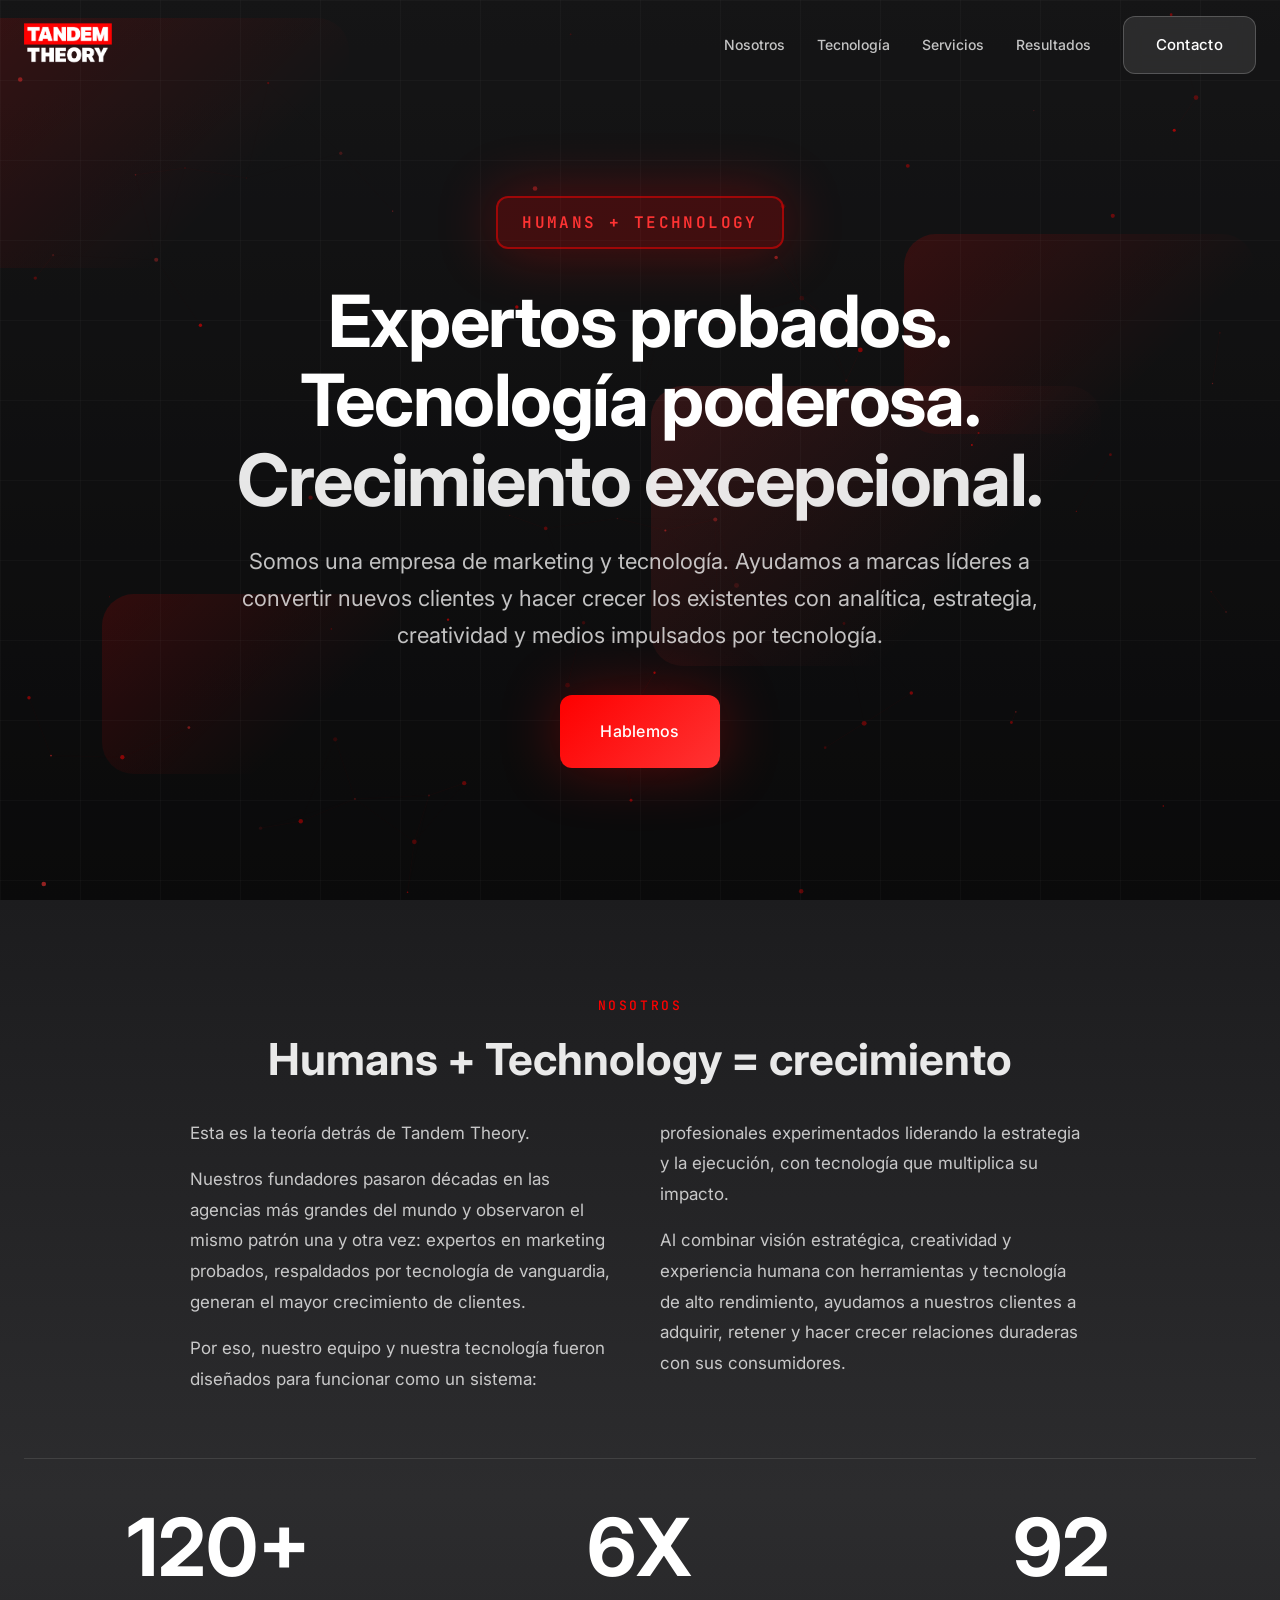
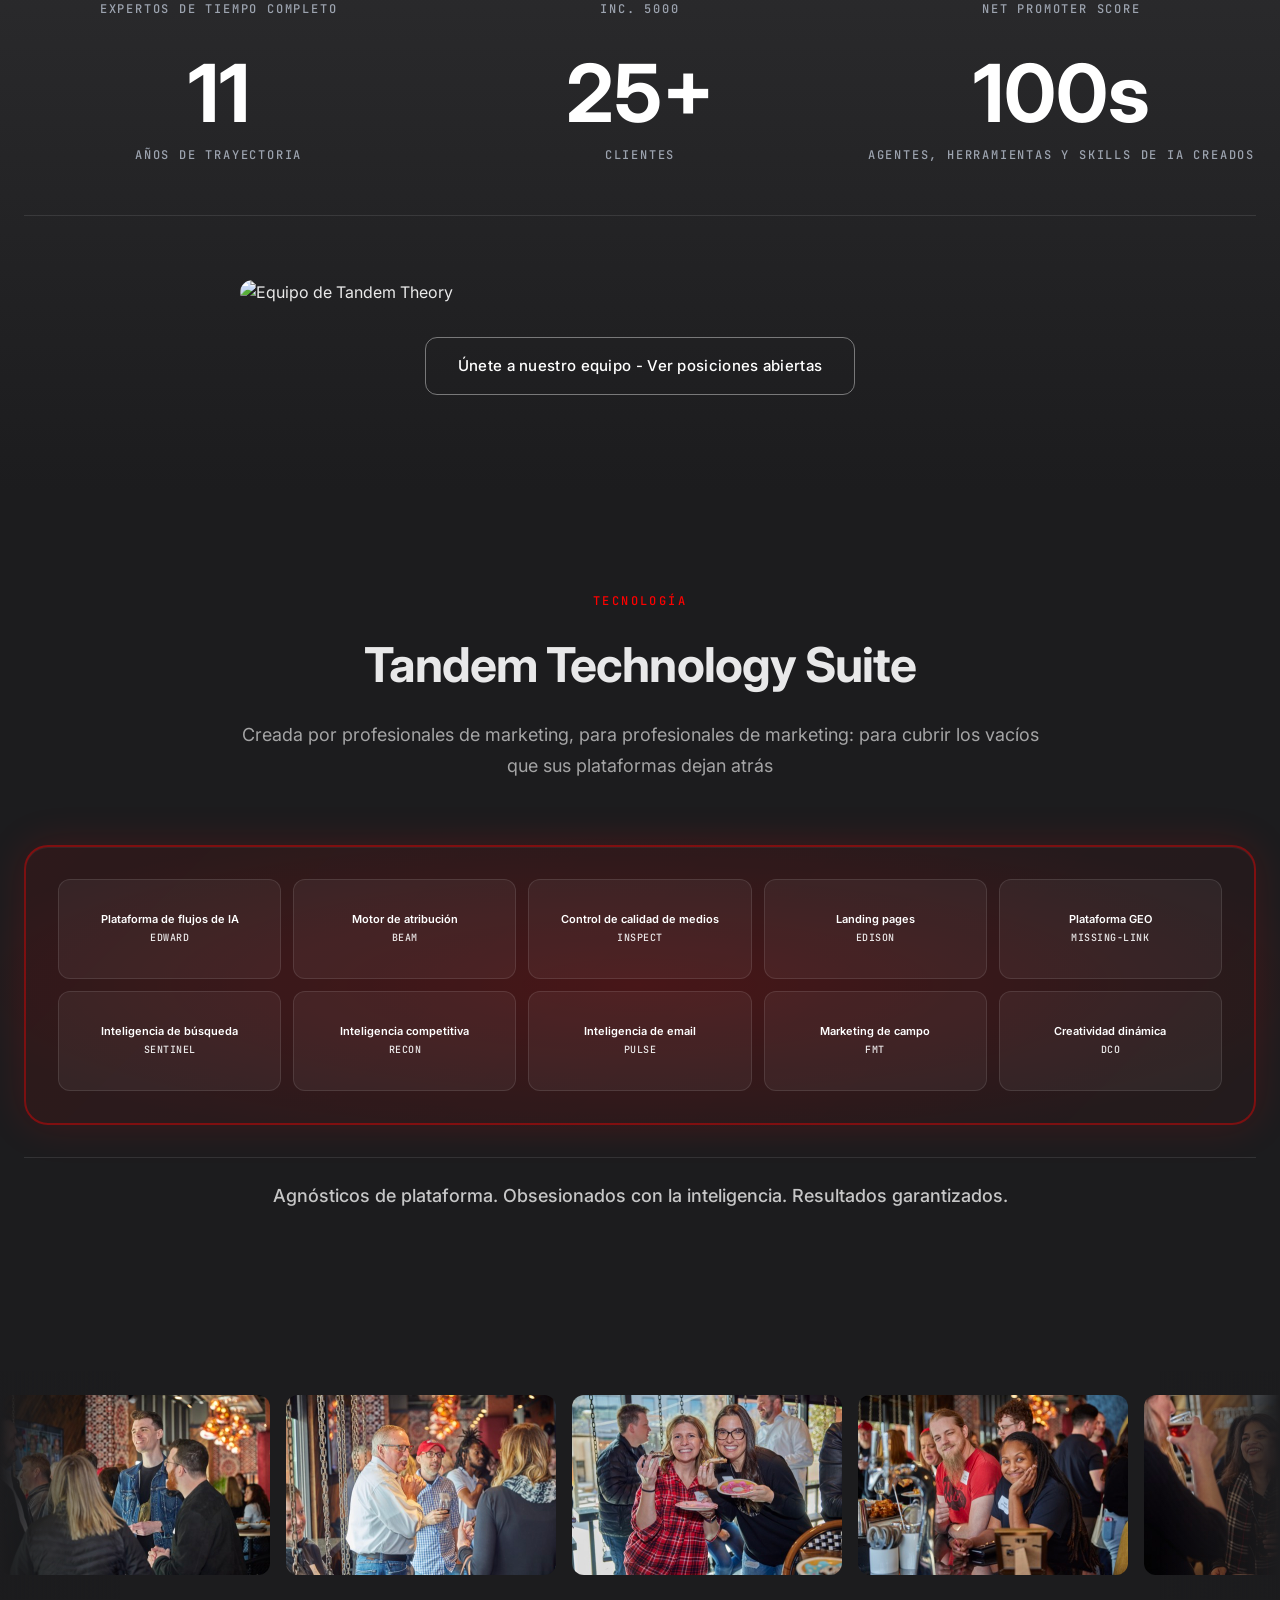
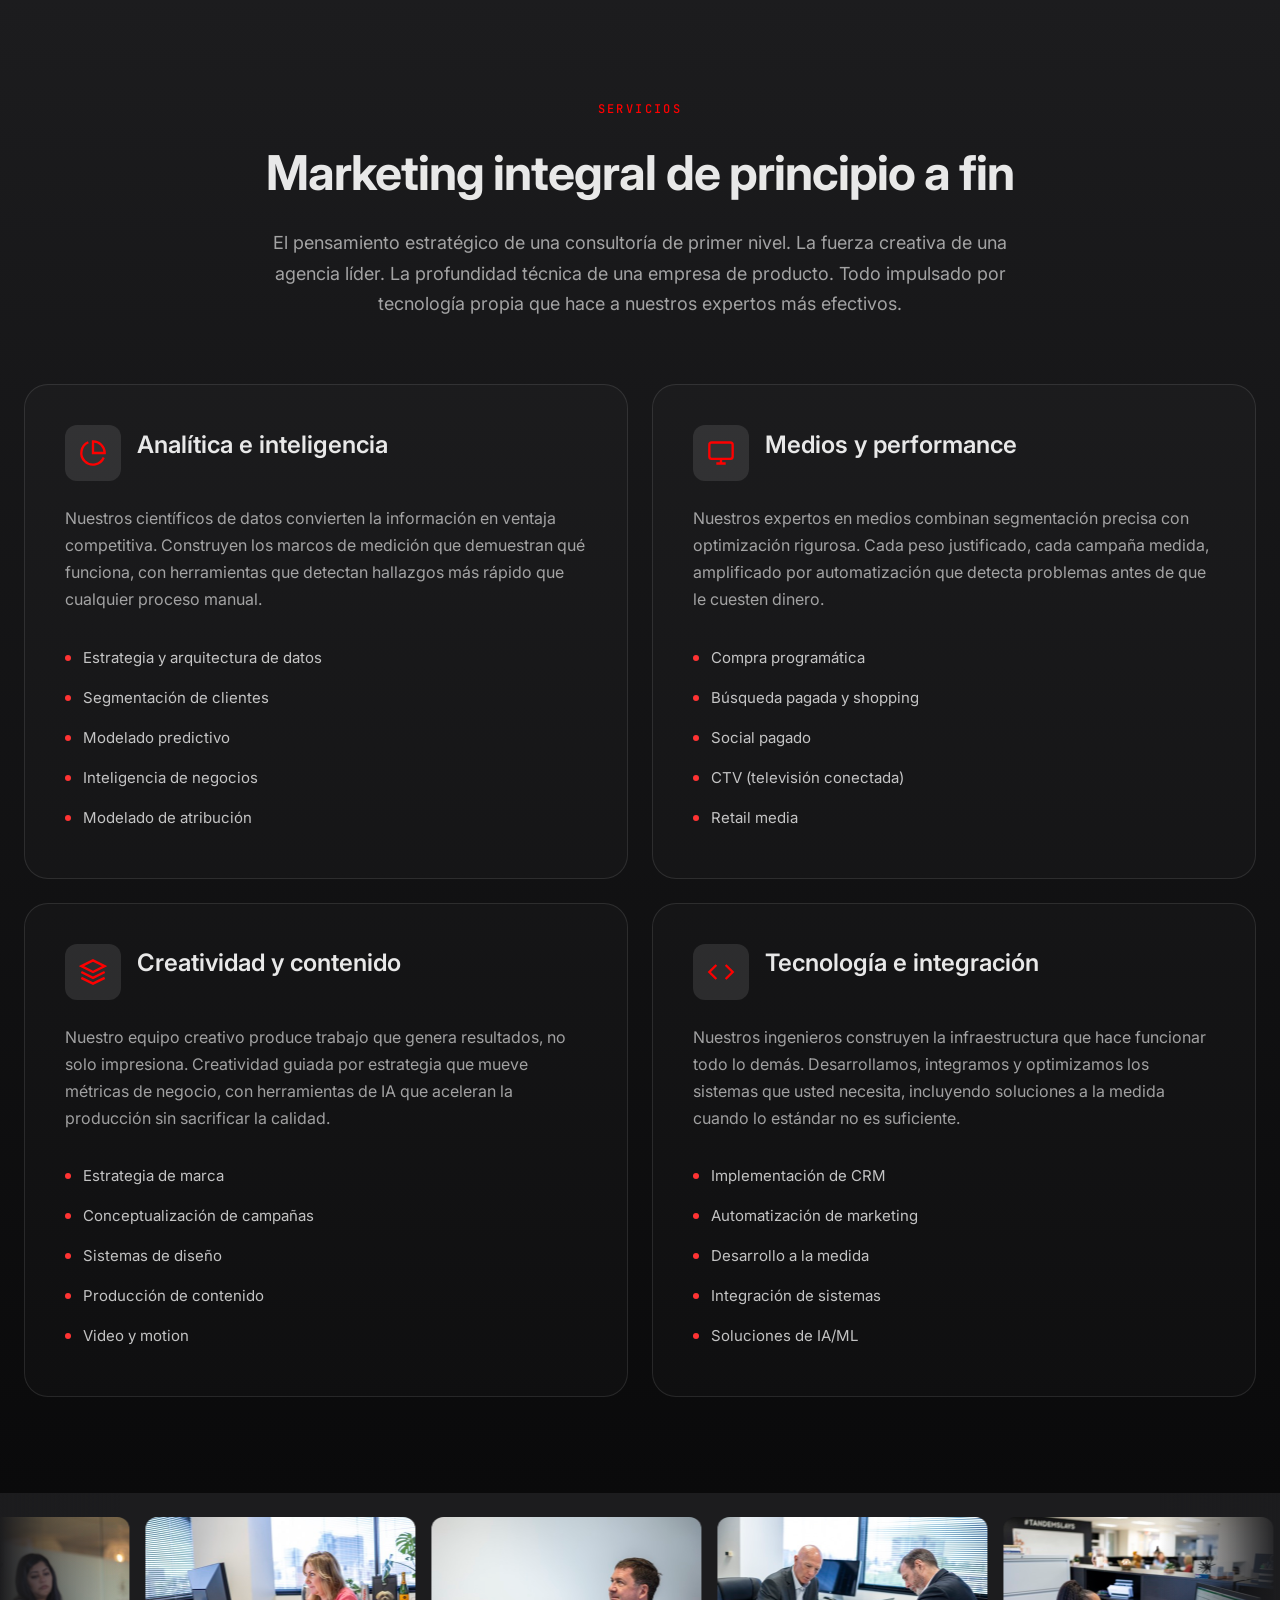
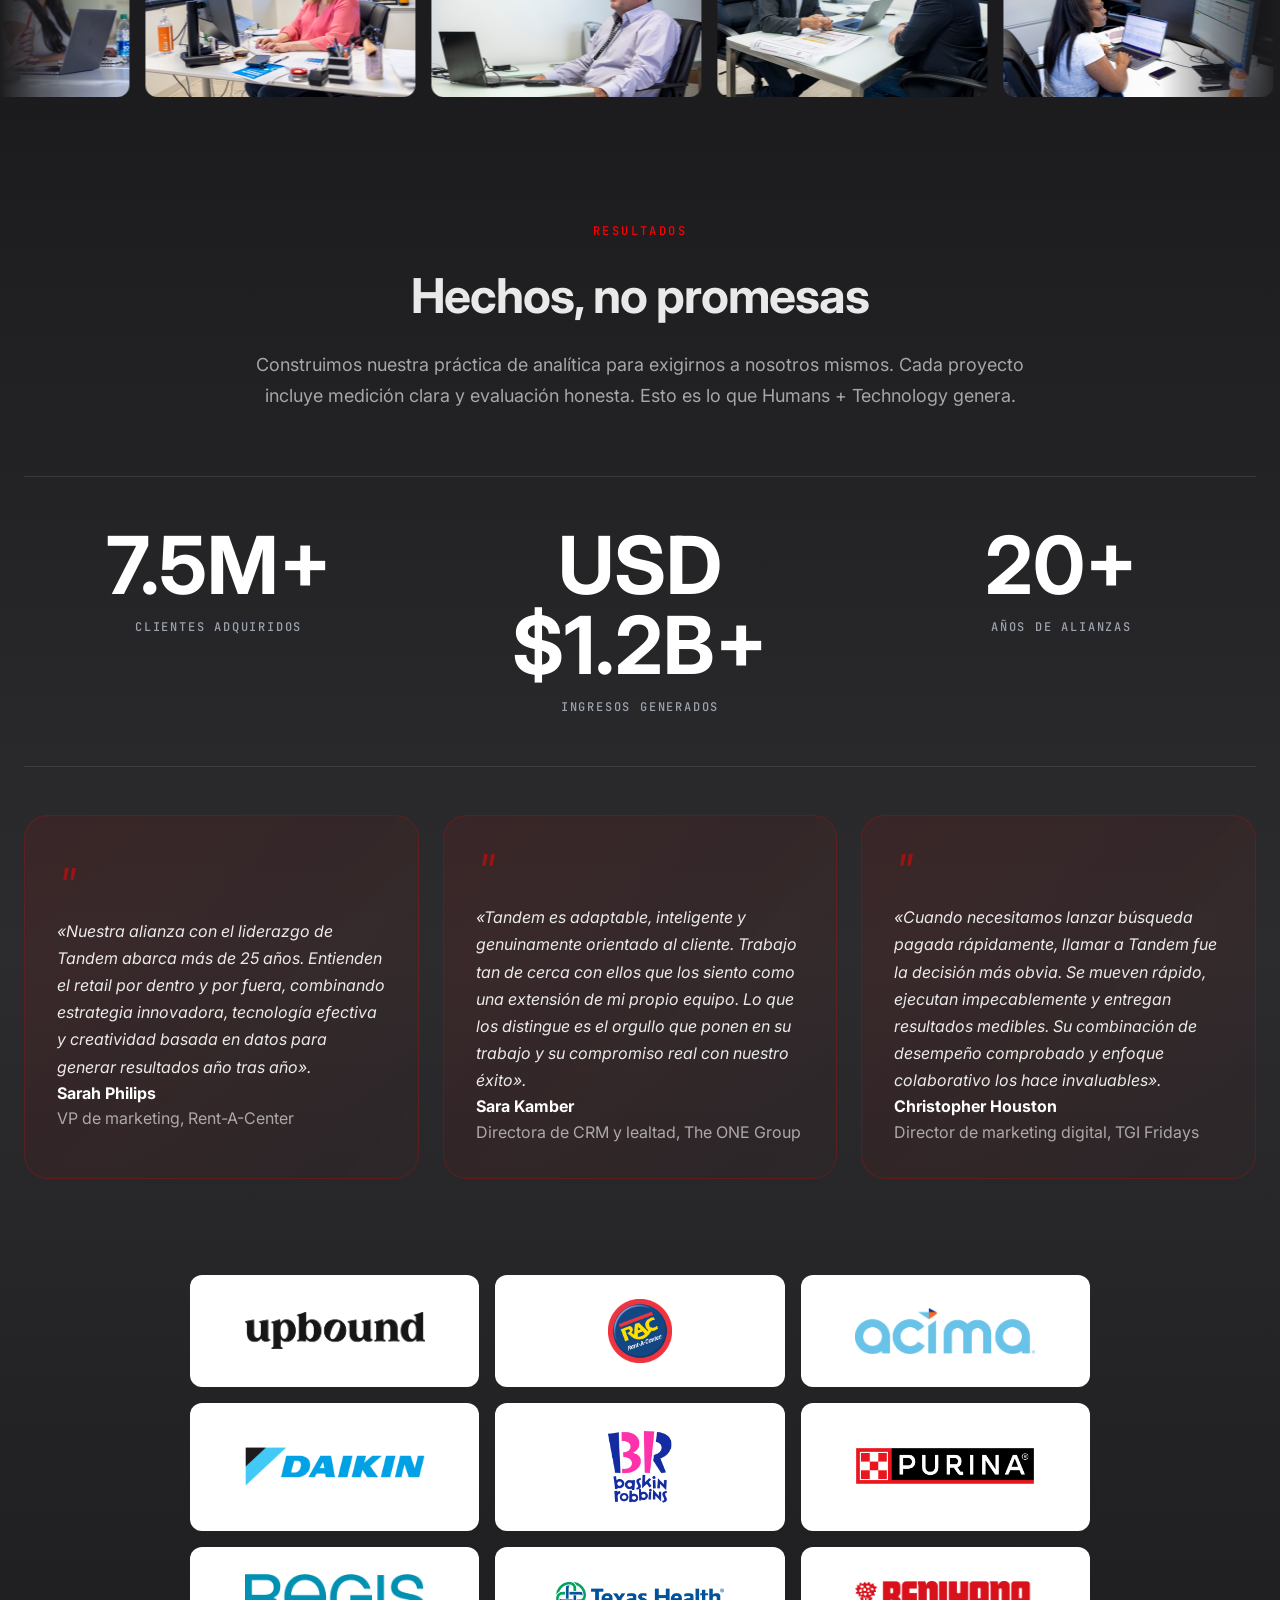
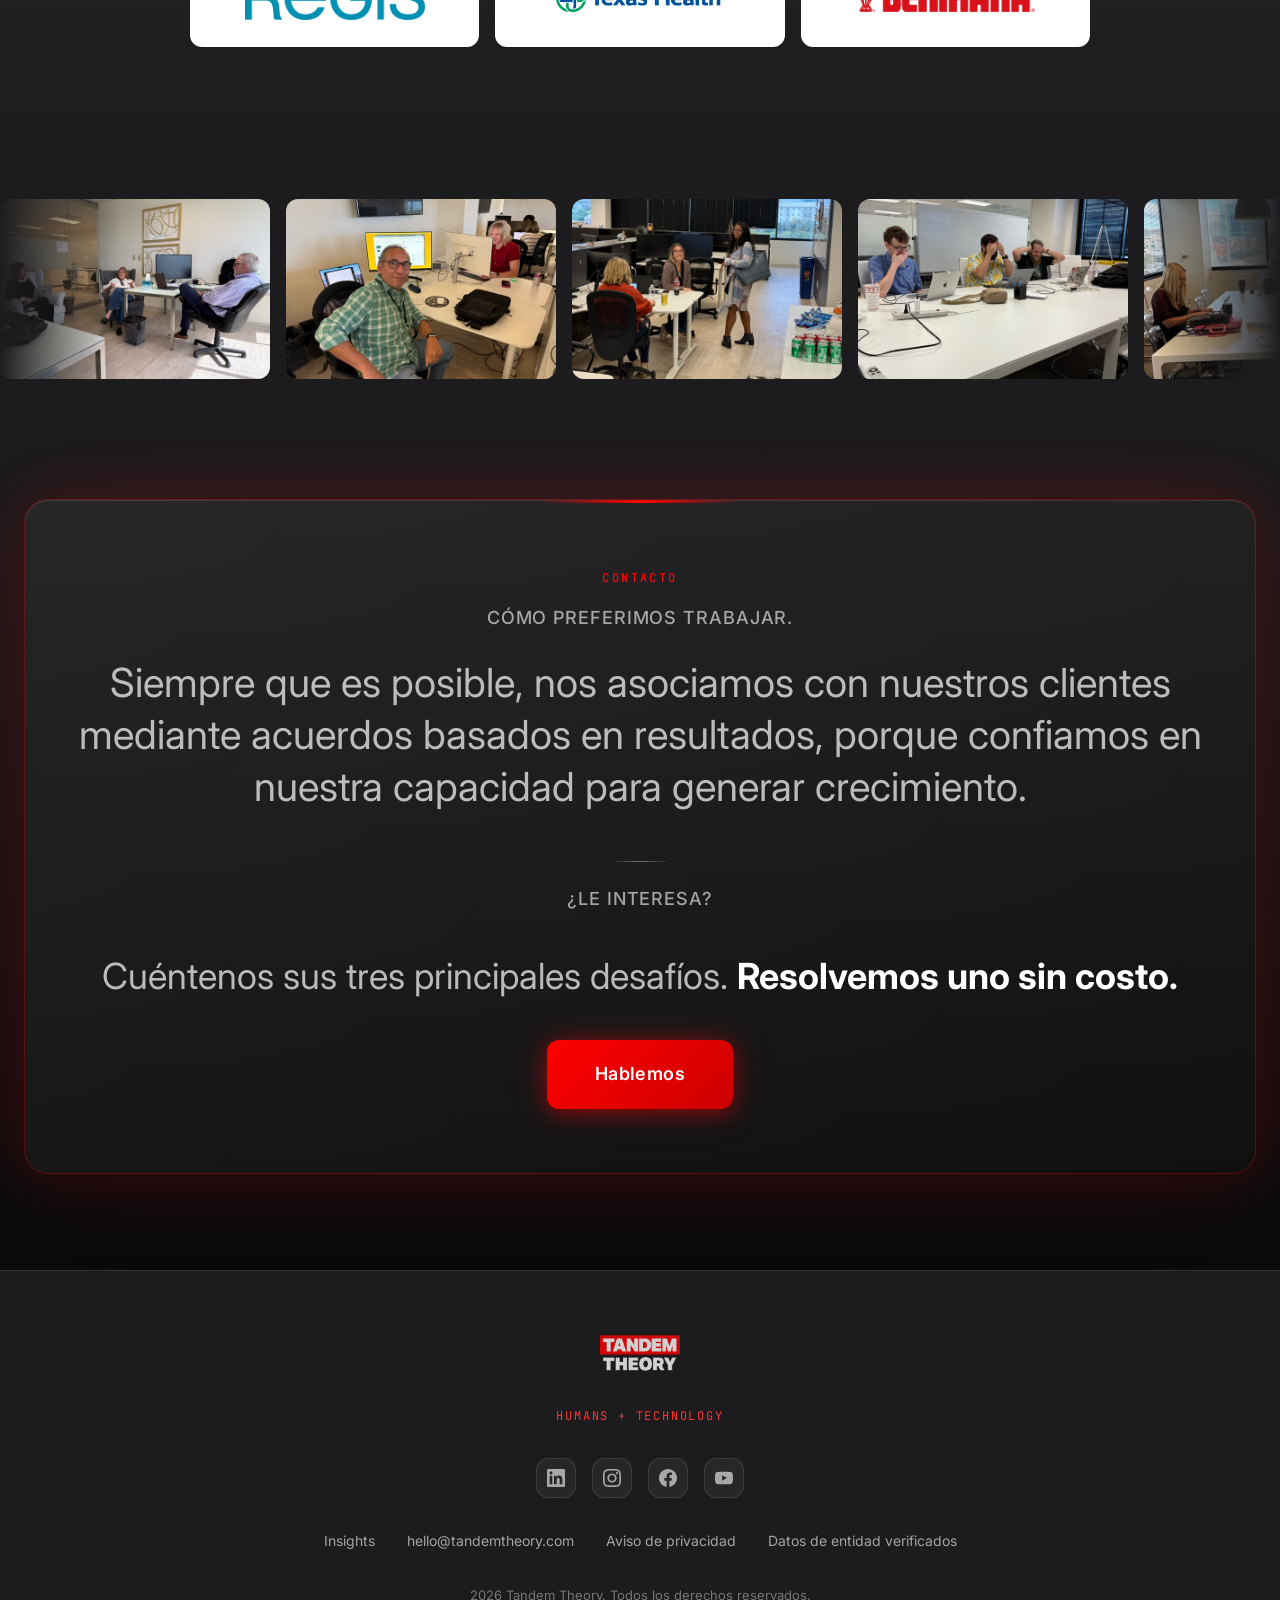
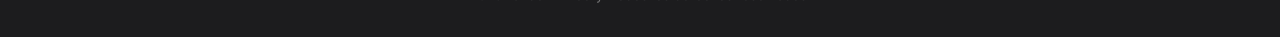
==== index.html @ 8c31d1db "Initial commit: es.tandemtheory.com — full Mexican Spanish transcreation Complete transcreation of t" ====
<!DOCTYPE html>
<html lang="es-MX">
<head>
  <meta charset="UTF-8">
  <meta name="viewport" content="width=device-width, initial-scale=1.0">
  <title>Tandem Theory | Expertos + tecnología para el crecimiento de clientes</title>
  <meta name="description" content="Tandem Theory es una empresa de marketing y tecnología. Ayudamos a marcas líderes a convertir nuevos clientes y hacer crecer los existentes con analítica, estrategia, creatividad y medios impulsados por tecnología. Humans + Technology.">

  <!-- Favicon -->
  <link rel="icon" type="image/x-icon" href="favicon.ico">
  <link rel="icon" type="image/png" sizes="32x32" href="favicon-32x32.png">
  <link rel="icon" type="image/png" sizes="16x16" href="favicon-16x16.png">
  <link rel="apple-touch-icon" sizes="180x180" href="apple-touch-icon.png">
  <meta name="theme-color" content="#1c1c1e">

  <!-- Open Graph -->
  <meta property="og:title" content="Tandem Theory | Expertos + tecnología">
  <meta property="og:description" content="Expertos en marketing respaldados por tecnología de vanguardia generan el mayor crecimiento de clientes.">
  <meta property="og:type" content="website">

  <!-- Fonts -->
  <link rel="preconnect" href="https://fonts.googleapis.com">
  <link rel="preconnect" href="https://fonts.gstatic.com" crossorigin>
  <link href="https://fonts.googleapis.com/css2?family=Inter:wght@300;400;500;600;700&family=JetBrains+Mono:wght@400;500&display=swap" rel="stylesheet">

  <!-- BugHerd -->
  <script type="text/javascript" src="https://www.bugherd.com/sidebarv2.js?apikey=6p7ztzaelxmh5yvgjmf9yq" async="true"></script>

  <style>
    /* ========================================
       CSS VARIABLES & RESET
       ======================================== */
    :root {
      /* Core Colors - Tandem Theory Palette */
      --charcoal: #1c1c1e;
      --charcoal-light: #2c2c2e;
      --charcoal-lighter: #3a3a3c;
      --red-accent: #fe0000;
      --red-light: #ff3333;
      --red-dark: #cc0000;
      --gray-accent: #9ca3af;
      --gray-light: #d1d5db;
      --gray-dark: #6b7280;
      --white: #ffffff;
      --white-90: rgba(255, 255, 255, 0.9);
      --white-75: rgba(255, 255, 255, 0.75);
      --white-70: rgba(255, 255, 255, 0.7);
      --white-60: rgba(255, 255, 255, 0.6);
      --white-40: rgba(255, 255, 255, 0.4);
      --white-20: rgba(255, 255, 255, 0.2);
      --white-10: rgba(255, 255, 255, 0.1);
      --white-05: rgba(255, 255, 255, 0.05);

      /* Gradients */
      --gradient-red: linear-gradient(135deg, var(--red-accent) 0%, var(--red-light) 100%);
      --gradient-glass: linear-gradient(135deg, rgba(255,255,255,0.1) 0%, rgba(255,255,255,0.05) 100%);
      --gradient-dark: linear-gradient(180deg, var(--charcoal) 0%, #0a0a0b 100%);

      /* Typography */
      --font-primary: 'Inter', -apple-system, BlinkMacSystemFont, sans-serif;
      --font-mono: 'JetBrains Mono', monospace;

      /* Spacing */
      --space-1: 0.25rem;
      --space-2: 0.5rem;
      --space-3: 0.75rem;
      --space-4: 1rem;
      --space-6: 1.5rem;
      --space-8: 2rem;
      --space-10: 2.5rem;
      --space-12: 3rem;
      --space-16: 4rem;
      --space-20: 5rem;
      --space-24: 6rem;
      --space-32: 8rem;

      /* Border Radius */
      --radius-sm: 8px;
      --radius-md: 12px;
      --radius-lg: 16px;
      --radius-xl: 24px;
      --radius-2xl: 32px;

      /* Shadows */
      --shadow-glow-red: 0 0 60px rgba(254, 0, 0, 0.3);
      --shadow-glass: 0 8px 32px rgba(0, 0, 0, 0.3);

      /* Transitions */
      --transition-fast: 150ms ease;
      --transition-base: 300ms ease;
      --transition-slow: 500ms ease;

      /* Z-index */
      --z-particles: 1;
      --z-content: 10;
      --z-nav: 100;
      --z-modal: 1000;
    }

    /* Reset */
    *, *::before, *::after {
      box-sizing: border-box;
      margin: 0;
      padding: 0;
    }

    html {
      scroll-behavior: smooth;
      -webkit-font-smoothing: antialiased;
      -moz-osx-font-smoothing: grayscale;
    }

    body {
      font-family: var(--font-primary);
      font-size: 16px;
      line-height: 1.6;
      color: var(--white-90);
      background: var(--charcoal);
      overflow-x: hidden;
    }

    img {
      max-width: 100%;
      height: auto;
      display: block;
    }

    a {
      color: inherit;
      text-decoration: none;
    }

    button {
      font-family: inherit;
      cursor: pointer;
      border: none;
      background: none;
    }

    /* ========================================
       UTILITY CLASSES
       ======================================== */
    .container {
      width: 100%;
      max-width: 1280px;
      margin: 0 auto;
      padding: 0 var(--space-6);
    }

    .container--narrow {
      max-width: 900px;
    }

    .text-gradient {
      background: var(--gradient-red);
      -webkit-background-clip: text;
      -webkit-text-fill-color: transparent;
      background-clip: text;
    }

    .text-gradient-red {
      background: var(--gradient-red);
      -webkit-background-clip: text;
      -webkit-text-fill-color: transparent;
      background-clip: text;
    }

    /* ========================================
       GLASSMORPHISM COMPONENTS
       ======================================== */
    .glass {
      background: rgba(255, 255, 255, 0.05);
      backdrop-filter: blur(20px);
      -webkit-backdrop-filter: blur(20px);
      border: 1px solid var(--white-10);
      border-radius: var(--radius-lg);
    }

    .glass--dark {
      background: rgba(28, 28, 30, 0.8);
      backdrop-filter: blur(20px);
      -webkit-backdrop-filter: blur(20px);
      border: 1px solid var(--white-10);
    }

    .glass--red {
      background: rgba(254, 0, 0, 0.1);
      border: 1px solid rgba(254, 0, 0, 0.2);
    }

    /* ========================================
       BUTTONS
       ======================================== */
    .btn {
      display: inline-flex;
      align-items: center;
      justify-content: center;
      gap: var(--space-2);
      padding: var(--space-4) var(--space-8);
      font-size: 0.9375rem;
      font-weight: 500;
      letter-spacing: 0.02em;
      border-radius: var(--radius-md);
      transition: all var(--transition-base);
      position: relative;
      overflow: hidden;
    }

    .btn--primary {
      background: var(--gradient-red);
      color: var(--white);
      box-shadow: var(--shadow-glow-red);
    }

    .btn--primary:hover {
      transform: translateY(-2px);
      box-shadow: 0 0 80px rgba(254, 0, 0, 0.5);
    }

    .btn--outline {
      background: transparent;
      color: var(--white);
      border: 1px solid var(--white-40);
    }

    .btn--outline:hover {
      background: var(--white-10);
      border-color: var(--white-60);
    }

    .btn--glass {
      background: rgba(255, 255, 255, 0.1);
      backdrop-filter: blur(10px);
      -webkit-backdrop-filter: blur(10px);
      color: var(--white);
      border: 1px solid var(--white-20);
      transition:
        background 0.3s ease,
        border-color 0.3s ease,
        box-shadow 0.3s ease,
        transform 0.2s ease;
    }

    .btn--glass:hover {
      background: rgba(254, 0, 0, 0.15);
      border-color: var(--red-accent);
      box-shadow:
        0 0 20px rgba(254, 0, 0, 0.25),
        0 0 40px rgba(254, 0, 0, 0.15);
      transform: translateY(-1px);
    }

    .btn--glass:active {
      transform: translateY(0);
      box-shadow: 0 0 15px rgba(254, 0, 0, 0.2);
    }

    .btn--lg {
      padding: var(--space-6) var(--space-10);
      font-size: 1rem;
    }

    /* ========================================
       NAVIGATION
       ======================================== */
    .nav {
      position: fixed;
      top: 0;
      left: 0;
      right: 0;
      z-index: var(--z-nav);
      padding: var(--space-4) 0;
      transition: all var(--transition-base);
    }

    .nav.scrolled {
      background: rgba(28, 28, 30, 0.95);
      backdrop-filter: blur(20px);
      -webkit-backdrop-filter: blur(20px);
      border-bottom: 1px solid var(--white-10);
    }

    .nav__inner {
      display: flex;
      align-items: center;
      justify-content: space-between;
    }

    .nav__logo img {
      height: 44px;
      width: auto;
    }

    .nav__menu {
      display: flex;
      align-items: center;
      gap: var(--space-8);
      list-style: none;
    }

    .nav__link {
      font-size: 0.875rem;
      font-weight: 500;
      color: var(--white-75);
      transition: color var(--transition-fast);
      position: relative;
    }

    .nav__link:hover {
      color: var(--white);
    }

    .nav__link::after {
      content: '';
      position: absolute;
      bottom: -4px;
      left: 0;
      width: 0;
      height: 2px;
      background: var(--gradient-red);
      transition: width var(--transition-base);
    }

    .nav__link:hover::after,
    .nav__link--active::after {
      width: 100%;
    }

    .nav__link--active {
      color: var(--white);
    }

    .nav__toggle {
      display: none;
      flex-direction: column;
      gap: 5px;
      padding: var(--space-2);
    }

    .nav__toggle span {
      display: block;
      width: 24px;
      height: 2px;
      background: var(--white);
      transition: all var(--transition-fast);
    }

    .nav__toggle.active span:nth-child(1) {
      transform: rotate(45deg) translate(5px, 5px);
    }

    .nav__toggle.active span:nth-child(2) {
      opacity: 0;
    }

    .nav__toggle.active span:nth-child(3) {
      transform: rotate(-45deg) translate(5px, -5px);
    }

    /* Mobile Navigation */
    @media (max-width: 900px) {
      .nav__toggle {
        display: flex;
        z-index: var(--z-modal);
      }

      .nav__menu {
        position: fixed;
        top: 0;
        left: 0;
        right: 0;
        bottom: 0;
        flex-direction: column;
        justify-content: center;
        gap: var(--space-8);
        background: var(--charcoal);
        opacity: 0;
        visibility: hidden;
        transition: all var(--transition-base);
      }

      .nav__menu.active {
        opacity: 1;
        visibility: visible;
      }

      .nav__link {
        font-size: 1.5rem;
      }
    }

    /* ========================================
       HERO SECTION
       ======================================== */
    .hero {
      position: relative;
      z-index: 1;
      min-height: 100vh;
      display: flex;
      align-items: center;
      justify-content: center;
      overflow: hidden;
      background: var(--gradient-dark);
    }

    /* Video Background */
    .hero__video-container {
      position: absolute;
      top: 0;
      left: 0;
      width: 100%;
      height: 100%;
      z-index: 0;
    }

    .hero__video {
      width: 100%;
      height: 100%;
      object-fit: cover;
    }

    .hero__video-overlay {
      position: absolute;
      top: 0;
      left: 0;
      width: 100%;
      height: 100%;
      background: rgba(10, 10, 12, 0.4);
    }

    /* Particle Canvas */
    .hero__particles {
      position: absolute;
      top: 0;
      left: 0;
      width: 100%;
      height: 100%;
      z-index: var(--z-particles);
    }

    /* Animated Layers Background */
    .hero__layers {
      position: absolute;
      top: 50%;
      left: 50%;
      transform: translate(-50%, -50%);
      width: 120%;
      height: 120%;
      z-index: var(--z-particles);
      pointer-events: none;
    }

    .layer {
      position: absolute;
      border-radius: var(--radius-2xl);
      opacity: 0.15;
      animation: layerFloat 20s ease-in-out infinite;
    }

    .layer--1 {
      top: 10%;
      left: 5%;
      width: 400px;
      height: 250px;
      background: linear-gradient(135deg, var(--red-accent) 0%, transparent 70%);
      animation-delay: 0s;
    }

    .layer--2 {
      top: 30%;
      right: 10%;
      width: 350px;
      height: 200px;
      background: linear-gradient(135deg, var(--red-accent) 0%, transparent 70%);
      animation-delay: -5s;
    }

    .layer--3 {
      bottom: 20%;
      left: 15%;
      width: 300px;
      height: 180px;
      background: linear-gradient(135deg, var(--red-accent) 0%, transparent 70%);
      animation-delay: -10s;
    }

    .layer--4 {
      bottom: 30%;
      right: 20%;
      width: 450px;
      height: 280px;
      background: linear-gradient(135deg, var(--red-light) 0%, transparent 70%);
      animation-delay: -15s;
    }

    @keyframes layerFloat {
      0%, 100% {
        transform: translate(0, 0) rotate(0deg);
      }
      25% {
        transform: translate(20px, -30px) rotate(2deg);
      }
      50% {
        transform: translate(-10px, 20px) rotate(-1deg);
      }
      75% {
        transform: translate(30px, 10px) rotate(1deg);
      }
    }

    /* Grid overlay */
    .hero__grid {
      position: absolute;
      top: 0;
      left: 0;
      width: 100%;
      height: 100%;
      background-image:
        linear-gradient(var(--white-05) 1px, transparent 1px),
        linear-gradient(90deg, var(--white-05) 1px, transparent 1px);
      background-size: 80px 80px;
      z-index: var(--z-particles);
      opacity: 0.5;
    }

    .hero__content {
      position: relative;
      z-index: var(--z-content);
      text-align: center;
      max-width: 1000px;
      padding: var(--space-16) var(--space-6) 0;
    }

    .hero__badge {
      display: inline-flex;
      align-items: center;
      gap: var(--space-3);
      font-family: var(--font-mono);
      font-size: 1rem;
      font-weight: 600;
      letter-spacing: 0.15em;
      text-transform: uppercase;
      margin-bottom: var(--space-8);
      padding: var(--space-3) var(--space-6);
      background: linear-gradient(135deg, rgba(254, 0, 0, 0.2) 0%, rgba(254, 0, 0, 0.2) 100%);
      border: 2px solid rgba(254, 0, 0, 0.5);
      border-radius: var(--radius-md);
      box-shadow: var(--shadow-glow-red);
    }

    .hero__badge-text {
      background: linear-gradient(135deg, var(--red-light) 0%, var(--red-light) 100%);
      -webkit-background-clip: text;
      -webkit-text-fill-color: transparent;
      background-clip: text;
    }

    .hero__badge-tm {
      font-size: 0.65em;
      vertical-align: top;
      margin-left: 1px;
      color: var(--white-40);
      -webkit-text-fill-color: var(--white-40);
    }

    .hero__title {
      font-size: clamp(2.5rem, 7vw, 4.5rem);
      font-weight: 700;
      line-height: 1.1;
      letter-spacing: -0.02em;
      margin-bottom: var(--space-6);
    }

    .hero__title .highlight {
      color: var(--white);
    }


    .hero__subtitle {
      font-size: clamp(1.125rem, 2vw, 1.375rem);
      color: var(--white-75);
      max-width: 800px;
      margin: 0 auto var(--space-10);
      line-height: 1.7;
    }

    .hero__cta {
      display: flex;
      flex-wrap: wrap;
      gap: var(--space-4);
      justify-content: center;
    }

    /* ========================================
       SECTION STYLES
       ======================================== */
    .section {
      padding: var(--space-24) 0;
      position: relative;
      z-index: var(--z-content);
      background: var(--charcoal);
    }

    .section--dark {
      background: var(--charcoal);
    }

    .section--darker {
      background: var(--gradient-dark);
    }

    .section--gradient {
      background: linear-gradient(180deg, var(--charcoal) 0%, var(--charcoal-light) 50%, var(--charcoal) 100%);
    }

    .section__header {
      text-align: center;
      max-width: 800px;
      margin: 0 auto var(--space-16);
    }

    .section__label {
      display: inline-block;
      font-family: var(--font-mono);
      font-size: 0.75rem;
      font-weight: 500;
      letter-spacing: 0.2em;
      text-transform: uppercase;
      color: var(--red-accent);
      margin-bottom: var(--space-4);
    }

    .section__title {
      font-size: clamp(2rem, 5vw, 3rem);
      font-weight: 700;
      letter-spacing: -0.02em;
      margin-bottom: var(--space-4);
    }

    .section__subtitle {
      font-size: 1.125rem;
      color: var(--white-60);
      line-height: 1.7;
    }

    .section__subtitle--secondary {
      margin-top: var(--space-4);
      font-size: 1rem;
      color: var(--white-40);
    }

    /* ========================================
       OUR THEORY SECTION
       ======================================== */
    .theory {
      position: relative;
      overflow: hidden;
    }

    .theory__content {
      display: grid;
      grid-template-columns: 1fr 1fr;
      gap: var(--space-16);
      align-items: center;
    }

    .theory__text {
      max-width: 560px;
    }

    .theory__tagline {
      font-family: var(--font-mono);
      font-size: 0.8125rem;
      font-weight: 500;
      letter-spacing: 0.2em;
      text-transform: uppercase;
      color: var(--red-accent);
      margin-bottom: var(--space-4);
    }

    .theory__title {
      font-size: clamp(2rem, 4vw, 2.75rem);
      font-weight: 700;
      line-height: 1.2;
      margin-bottom: var(--space-6);
    }

    .theory__description {
      font-size: 1.125rem;
      color: var(--white-75);
      line-height: 1.8;
      margin-bottom: var(--space-6);
    }

    .theory__equation {
      display: flex;
      align-items: center;
      gap: var(--space-4);
      padding: var(--space-6);
      background: rgba(255, 255, 255, 0.03);
      border: 1px solid var(--white-10);
      border-radius: var(--radius-lg);
      margin-top: var(--space-8);
    }

    .theory__equation-part {
      display: flex;
      flex-direction: column;
      align-items: center;
      text-align: center;
    }

    .theory__equation-icon {
      width: 48px;
      height: 48px;
      display: flex;
      align-items: center;
      justify-content: center;
      border-radius: var(--radius-md);
      margin-bottom: var(--space-2);
    }

    .theory__equation-icon--human {
      background: linear-gradient(135deg, rgba(254, 0, 0, 0.2) 0%, rgba(255, 51, 51, 0.2) 100%);
      border: 1px solid rgba(254, 0, 0, 0.4);
    }

    .theory__equation-icon--tech {
      background: linear-gradient(135deg, rgba(254, 0, 0, 0.2) 0%, rgba(255, 51, 51, 0.2) 100%);
      border: 1px solid rgba(254, 0, 0, 0.4);
    }

    .theory__equation-icon--result {
      background: linear-gradient(135deg, rgba(254, 0, 0, 0.2) 0%, rgba(255, 51, 51, 0.2) 100%);
      border: 1px solid rgba(254, 0, 0, 0.4);
    }

    .theory__equation-icon svg {
      width: 24px;
      height: 24px;
    }

    .theory__equation-label {
      font-size: 0.75rem;
      font-weight: 600;
      letter-spacing: 0.05em;
      text-transform: uppercase;
      color: var(--white-75);
    }

    .theory__equation-symbol {
      font-size: 1.5rem;
      font-weight: 300;
      color: var(--white-40);
    }

    .theory__visual {
      position: relative;
      display: flex;
      align-items: center;
      justify-content: center;
    }

    /* ========================================
       EQUATION VISUAL - EXPANDED VERSION
       ======================================== */
    .equation-visual {
      display: flex;
      flex-direction: column;
      align-items: center;
      justify-content: center;
      min-height: 480px;
      padding: var(--space-8);
      background: rgba(28, 28, 30, 0.6);
      backdrop-filter: blur(24px);
      -webkit-backdrop-filter: blur(24px);
      border: 1px solid var(--white-10);
      border-radius: var(--radius-xl);
      position: relative;
      overflow: hidden;
      width: 100%;
    }

    .equation-visual::before {
      content: '';
      position: absolute;
      top: -50%;
      left: -50%;
      width: 200%;
      height: 200%;
      background: radial-gradient(
        circle at 30% 30%,
        rgba(254, 0, 0, 0.08) 0%,
        transparent 40%
      ),
      radial-gradient(
        circle at 70% 70%,
        rgba(254, 0, 0, 0.08) 0%,
        transparent 40%
      ),
      radial-gradient(
        circle at 50% 50%,
        rgba(254, 0, 0, 0.06) 0%,
        transparent 50%
      );
      pointer-events: none;
      z-index: 0;
    }

    .equation-visual__content {
      position: relative;
      z-index: 1;
      display: flex;
      flex-direction: column;
      align-items: center;
      gap: var(--space-6);
      width: 100%;
    }

    .equation-visual__row {
      display: flex;
      align-items: center;
      justify-content: center;
      gap: var(--space-6);
      width: 100%;
    }

    .equation-visual__element {
      display: flex;
      flex-direction: column;
      align-items: center;
      gap: var(--space-3);
      flex: 1;
      max-width: 180px;
    }

    .equation-visual__icon {
      width: 88px;
      height: 88px;
      display: flex;
      align-items: center;
      justify-content: center;
      border-radius: var(--radius-lg);
      position: relative;
      transition: transform var(--transition-base), box-shadow var(--transition-base);
    }

    .equation-visual__icon:hover {
      transform: translateY(-4px);
    }

    .equation-visual__icon svg {
      width: 44px;
      height: 44px;
      position: relative;
      z-index: 1;
    }

    .equation-visual__icon--human {
      background: linear-gradient(135deg, rgba(254, 0, 0, 0.15) 0%, rgba(255, 51, 51, 0.1) 100%);
      border: 1px solid rgba(254, 0, 0, 0.3);
      box-shadow: 0 0 40px rgba(254, 0, 0, 0.15), inset 0 1px 0 rgba(255, 255, 255, 0.1);
    }

    .equation-visual__icon--human:hover {
      box-shadow: 0 0 60px rgba(254, 0, 0, 0.25), 0 8px 32px rgba(254, 0, 0, 0.2);
    }

    .equation-visual__icon--tech {
      background: linear-gradient(135deg, rgba(254, 0, 0, 0.15) 0%, rgba(255, 51, 51, 0.1) 100%);
      border: 1px solid rgba(254, 0, 0, 0.3);
      box-shadow: 0 0 40px rgba(254, 0, 0, 0.15), inset 0 1px 0 rgba(255, 255, 255, 0.1);
    }

    .equation-visual__icon--tech:hover {
      box-shadow: 0 0 60px rgba(254, 0, 0, 0.25), 0 8px 32px rgba(254, 0, 0, 0.2);
    }

    .equation-visual__icon--result {
      width: 100px;
      height: 100px;
      background: linear-gradient(135deg, rgba(254, 0, 0, 0.2) 0%, rgba(255, 51, 51, 0.1) 100%);
      border: 1px solid rgba(254, 0, 0, 0.4);
      box-shadow: 0 0 50px rgba(254, 0, 0, 0.2), inset 0 1px 0 rgba(255, 255, 255, 0.15);
      animation: subtlePulse 3s ease-in-out infinite;
    }

    .equation-visual__icon--result:hover {
      box-shadow: 0 0 80px rgba(254, 0, 0, 0.35), 0 12px 40px rgba(254, 0, 0, 0.25);
    }

    .equation-visual__icon--result svg {
      width: 52px;
      height: 52px;
    }

    .equation-visual__label {
      font-size: 0.8125rem;
      font-weight: 600;
      letter-spacing: 0.08em;
      text-transform: uppercase;
      color: var(--white-75);
      text-align: center;
      line-height: 1.3;
    }

    .equation-visual__label--result {
      font-size: 0.875rem;
      color: var(--white-90);
    }

    .equation-visual__operator {
      font-size: 2rem;
      font-weight: 300;
      color: var(--white-40);
      line-height: 1;
      flex-shrink: 0;
    }

    .equation-visual__operator--equals {
      font-size: 2.5rem;
      color: var(--white-50);
      margin: var(--space-2) 0;
    }

    .equation-visual__divider {
      width: 80%;
      max-width: 280px;
      height: 1px;
      background: linear-gradient(
        90deg,
        transparent 0%,
        var(--white-20) 20%,
        var(--white-30) 50%,
        var(--white-20) 80%,
        transparent 100%
      );
      margin: var(--space-2) 0;
    }

    .equation-visual__result {
      display: flex;
      flex-direction: column;
      align-items: center;
      gap: var(--space-4);
      padding-top: var(--space-2);
    }

    .equation-visual--animate .equation-visual__element {
      opacity: 0;
      transform: translateY(20px);
      animation: equationFadeUp 0.6s ease forwards;
    }

    .equation-visual--animate .equation-visual__element:nth-child(1) {
      animation-delay: 0.1s;
    }

    .equation-visual--animate .equation-visual__operator {
      opacity: 0;
      animation: equationFadeIn 0.4s ease forwards;
      animation-delay: 0.3s;
    }

    .equation-visual--animate .equation-visual__divider {
      opacity: 0;
      transform: scaleX(0);
      animation: equationLineExpand 0.5s ease forwards;
      animation-delay: 0.5s;
    }

    .equation-visual--animate .equation-visual__result {
      opacity: 0;
      transform: translateY(20px);
      animation: equationFadeUp 0.6s ease forwards;
      animation-delay: 0.7s;
    }

    @keyframes equationFadeUp {
      to {
        opacity: 1;
        transform: translateY(0);
      }
    }

    @keyframes equationFadeIn {
      to {
        opacity: 1;
      }
    }

    @keyframes equationLineExpand {
      to {
        opacity: 1;
        transform: scaleX(1);
      }
    }

    @keyframes subtlePulse {
      0%, 100% {
        box-shadow: 0 0 50px rgba(254, 0, 0, 0.2), inset 0 1px 0 rgba(255, 255, 255, 0.15);
      }
      50% {
        box-shadow: 0 0 70px rgba(254, 0, 0, 0.3), inset 0 1px 0 rgba(255, 255, 255, 0.15);
      }
    }

    @media (max-width: 900px) {
      .theory__content {
        grid-template-columns: 1fr;
        gap: var(--space-10);
      }

      .theory__text {
        max-width: 100%;
      }

      .equation-visual {
        min-height: auto;
        padding: var(--space-6);
      }

      .equation-visual__row {
        gap: var(--space-4);
      }

      .equation-visual__icon {
        width: 72px;
        height: 72px;
      }

      .equation-visual__icon svg {
        width: 36px;
        height: 36px;
      }

      .equation-visual__icon--result {
        width: 84px;
        height: 84px;
      }

      .equation-visual__icon--result svg {
        width: 44px;
        height: 44px;
      }

      .equation-visual__operator {
        font-size: 1.5rem;
      }

      .equation-visual__operator--equals {
        font-size: 2rem;
      }

      .equation-visual__label {
        font-size: 0.75rem;
      }
    }

    @media (max-width: 480px) {
      .equation-visual {
        padding: var(--space-4);
      }

      .equation-visual__row {
        gap: var(--space-3);
      }

      .equation-visual__icon {
        width: 60px;
        height: 60px;
      }

      .equation-visual__icon svg {
        width: 28px;
        height: 28px;
      }

      .equation-visual__icon--result {
        width: 72px;
        height: 72px;
      }

      .equation-visual__icon--result svg {
        width: 36px;
        height: 36px;
      }

      .equation-visual__element {
        max-width: 120px;
      }

      .equation-visual__operator {
        font-size: 1.25rem;
      }

      .equation-visual__operator--equals {
        font-size: 1.5rem;
      }
    }

    /* ========================================
       ABOUT SECTION
       ======================================== */
    .about__narrative {
      max-width: 900px;
      margin: 0 auto;
      text-align: center;
    }

    .about__narrative .theory__tagline {
      display: block;
      margin-bottom: var(--space-4);
    }

    .about__narrative .theory__title {
      margin-bottom: var(--space-8);
    }

    .about__copy {
      text-align: left;
      columns: 2;
      column-gap: var(--space-10);
    }

    .about__copy p {
      color: var(--white-75);
      line-height: 1.8;
      margin-bottom: var(--space-4);
      font-size: 1.0625rem;
    }

    .about__stats {
      display: grid;
      grid-template-columns: repeat(3, 1fr);
      gap: var(--space-8);
      margin: var(--space-16) 0;
      padding: var(--space-12) 0;
      border-top: 1px solid var(--white-10);
      border-bottom: 1px solid var(--white-10);
    }

    .about__stat {
      text-align: center;
    }

    .about__stat-number {
      display: block;
      font-size: clamp(3rem, 8vw, 5rem);
      font-weight: 700;
      line-height: 1;
      color: var(--white);
      margin-bottom: var(--space-2);
    }

    .about__stat-label {
      font-family: var(--font-mono);
      font-size: 0.75rem;
      font-weight: 500;
      letter-spacing: 0.15em;
      text-transform: uppercase;
      color: var(--gray-accent);
    }

    .about__team {
      max-width: 800px;
      margin: 0 auto;
    }

    .about__team-image {
      position: relative;
      border-radius: var(--radius-xl);
      overflow: hidden;
    }

    .about__team-image img {
      width: 100%;
      height: auto;
    }


    @media (max-width: 900px) {
      .about__copy {
        columns: 1;
      }

      .about__stats {
        grid-template-columns: repeat(2, 1fr);
        gap: var(--space-6);
      }
    }

    @media (max-width: 480px) {
      .about__stats {
        grid-template-columns: 1fr;
        gap: var(--space-4);
      }

      .about__stat-number {
        font-size: clamp(2.5rem, 10vw, 3.5rem);
      }
    }

    /* ========================================
       FOUNDERS STYLES (reused)
       ======================================== */

    .founders__highlight {
      display: flex;
      align-items: center;
      gap: var(--space-4);
      padding: var(--space-4) var(--space-6);
      background: rgba(254, 0, 0, 0.1);
      border: 1px solid rgba(254, 0, 0, 0.3);
      border-radius: var(--radius-md);
      margin-top: var(--space-6);
    }

    .founders__highlight-icon {
      width: 40px;
      height: 40px;
      display: flex;
      align-items: center;
      justify-content: center;
      background: rgba(254, 0, 0, 0.2);
      border-radius: var(--radius-sm);
      flex-shrink: 0;
    }

    .founders__highlight-icon svg {
      width: 20px;
      height: 20px;
      stroke: var(--red-accent);
    }

    .founders__highlight-text {
      font-size: 0.9375rem;
      color: var(--red-light);
      font-weight: 500;
    }

    /* ========================================
       PLATFORM SECTION
       ======================================== */
    .platform__intro {
      text-align: center;
      max-width: 800px;
      margin: 0 auto var(--space-6);
    }

    .platform__subtitle {
      display: inline-flex;
      align-items: center;
      gap: var(--space-3);
      padding: var(--space-3) var(--space-6);
      background: rgba(254, 0, 0, 0.1);
      border: 1px solid rgba(254, 0, 0, 0.3);
      border-radius: var(--radius-md);
      margin-bottom: var(--space-12);
    }

    .platform__subtitle-icon {
      width: 20px;
      height: 20px;
      stroke: var(--gray-accent);
    }

    .platform__subtitle-text {
      font-size: 0.9375rem;
      color: var(--red-light);
      font-weight: 500;
    }

    .platform__text {
      max-width: 800px;
      margin: 0 auto var(--space-12);
      text-align: center;
    }

    .platform__text p {
      font-size: 1.125rem;
      color: var(--white-75);
      line-height: 1.7;
      margin-bottom: var(--space-4);
    }

    .platform__text p:last-child {
      margin-bottom: 0;
    }

    .platform__closing {
      text-align: center;
      margin-top: var(--space-12);
      padding-top: var(--space-8);
      border-top: 1px solid var(--white-10);
    }

    .platform__closing-text {
      font-size: 1.25rem;
      font-weight: 500;
      color: var(--white);
      max-width: 800px;
      margin: 0 auto;
      line-height: 1.6;
    }

    .platform__grid {
      display: grid;
      grid-template-columns: repeat(auto-fit, minmax(280px, 1fr));
      gap: var(--space-6);
    }

    .tool-card {
      position: relative;
      padding: var(--space-8);
      background: rgba(255, 255, 255, 0.03);
      border: 1px solid var(--white-10);
      border-radius: var(--radius-xl);
      transition: all var(--transition-base);
      cursor: pointer;
      overflow: hidden;
    }

    .tool-card::before {
      content: '';
      position: absolute;
      top: 0;
      left: 0;
      right: 0;
      height: 3px;
      background: var(--gradient-red);
      transform: scaleX(0);
      transition: transform var(--transition-base);
    }

    .tool-card:hover {
      background: rgba(255, 255, 255, 0.05);
      border-color: var(--red-accent);
      transform: translateY(-4px);
      box-shadow: var(--shadow-glow-red);
    }

    .tool-card:hover::before {
      transform: scaleX(1);
    }

    .tool-card__icon {
      width: 48px;
      height: 48px;
      display: flex;
      align-items: center;
      justify-content: center;
      background: var(--charcoal-lighter);
      border-radius: var(--radius-md);
      margin-bottom: var(--space-4);
    }

    .tool-card__icon svg {
      width: 24px;
      height: 24px;
      stroke: var(--gray-light);
    }

    .tool-card__name {
      font-family: var(--font-mono);
      font-size: 1.25rem;
      font-weight: 600;
      margin-bottom: var(--space-1);
    }

    .tool-card__category {
      font-size: 0.75rem;
      font-weight: 500;
      letter-spacing: 0.1em;
      text-transform: uppercase;
      color: var(--gray-accent);
      margin-bottom: var(--space-4);
    }

    .tool-card__description {
      font-size: 0.9375rem;
      color: var(--white-60);
      line-height: 1.6;
    }

    /* Featured Tool (EDWARD) */
    .tool-card--featured {
      grid-column: span 2;
      display: grid;
      grid-template-columns: 1fr 1fr;
      gap: var(--space-8);
      padding: var(--space-10);
      background: linear-gradient(135deg, rgba(254, 0, 0, 0.1) 0%, rgba(254, 0, 0, 0.05) 100%);
      border-color: rgba(254, 0, 0, 0.3);
    }

    .tool-card--featured:hover {
      border-color: var(--red-light);
    }

    .tool-card--featured .tool-card__content {
      display: flex;
      flex-direction: column;
      justify-content: center;
    }

    .tool-card--featured .tool-card__icon {
      width: 64px;
      height: 64px;
      margin-bottom: var(--space-6);
      background: var(--gradient-red);
    }

    .tool-card--featured .tool-card__icon svg {
      width: 32px;
      height: 32px;
      stroke: var(--white);
    }

    .tool-card--featured .tool-card__name {
      font-size: 1.75rem;
    }

    .tool-card--featured .tool-card__description {
      font-size: 1rem;
    }

    .tool-card--featured .tool-card__human-note {
      display: flex;
      align-items: center;
      gap: var(--space-3);
      margin-top: var(--space-4);
      padding: var(--space-3) var(--space-4);
      background: rgba(254, 0, 0, 0.1);
      border: 1px solid rgba(254, 0, 0, 0.3);
      border-radius: var(--radius-sm);
    }

    .tool-card--featured .tool-card__human-note svg {
      width: 18px;
      height: 18px;
      stroke: var(--red-accent);
      flex-shrink: 0;
    }

    .tool-card--featured .tool-card__human-note span {
      font-size: 0.8125rem;
      color: var(--red-light);
      font-weight: 500;
    }

    .tool-card__visual {
      display: flex;
      flex-direction: column;
      gap: var(--space-4);
    }

    .agent-grid {
      display: grid;
      grid-template-columns: repeat(4, 1fr);
      gap: var(--space-2);
    }

    .agent-dot {
      width: 100%;
      aspect-ratio: 1;
      background: var(--red-accent);
      border-radius: var(--radius-sm);
      opacity: 0.3;
      animation: agentPulse 2s ease-in-out infinite;
    }

    .agent-dot:nth-child(3n) { animation-delay: -0.5s; }
    .agent-dot:nth-child(5n) { animation-delay: -1s; }
    .agent-dot:nth-child(7n) { animation-delay: -1.5s; }
    .agent-dot.active {
      opacity: 1;
      background: var(--gradient-red);
    }

    @keyframes agentPulse {
      0%, 100% { opacity: 0.2; }
      50% { opacity: 0.5; }
    }

    .agent-counter {
      text-align: center;
      padding: var(--space-4);
      background: var(--white-05);
      border-radius: var(--radius-md);
    }

    .agent-counter__number {
      font-family: var(--font-mono);
      font-size: 2.5rem;
      font-weight: 700;
      color: var(--red-light);
    }

    .agent-counter__label {
      font-size: 0.75rem;
      color: var(--white-60);
      text-transform: uppercase;
      letter-spacing: 0.1em;
    }

    @media (max-width: 768px) {
      .tool-card--featured {
        grid-column: span 1;
        grid-template-columns: 1fr;
      }

      .tool-card__visual {
        display: none;
      }
    }

    /* ========================================
       TECHNOLOGY ECOSYSTEM - NESTED BOX LAYOUT
       ======================================== */

    /* Main Container */
    .tech-ecosystem {
      margin-top: var(--space-12);
      margin-bottom: var(--space-16);
    }

    /* OUTER BOX - Technology Agnostic Container */
    .tech-ecosystem__outer {
      position: relative;
      padding: var(--space-10);
      background: rgba(255, 255, 255, 0.02);
      border: 1px solid var(--white-10);
      border-radius: var(--radius-2xl);
      backdrop-filter: blur(8px);
      -webkit-backdrop-filter: blur(8px);
    }

    /* Outer box header */
    .tech-ecosystem__outer-header {
      text-align: center;
      margin-bottom: var(--space-8);
    }

    .tech-ecosystem__outer-label {
      display: inline-block;
      font-family: var(--font-mono);
      font-size: 0.6875rem;
      font-weight: 500;
      letter-spacing: 0.15em;
      text-transform: uppercase;
      color: var(--gray-accent);
      padding: var(--space-2) var(--space-4);
      background: var(--white-05);
      border: 1px solid var(--white-10);
      border-radius: var(--radius-sm);
      margin-bottom: var(--space-3);
    }

    .tech-ecosystem__outer-tagline {
      font-size: 1rem;
      color: var(--white-60);
      max-width: 500px;
      margin: 0 auto;
    }

    /* ========================================
       ECOSYSTEM GRID - THREE-ROW LAYOUT
       ======================================== */
    .ecosystem-grid {
      display: flex;
      flex-direction: column;
      gap: var(--space-6);
    }

    /* Row layouts */
    .ecosystem-row {
      display: flex;
      gap: var(--space-4);
    }

    /* ROW 1: Data Infrastructure - horizontal with 3 categories */
    .ecosystem-row--top {
      justify-content: center;
      flex-wrap: wrap;
    }

    .ecosystem-row--top .partner-category {
      flex: 1;
      min-width: 200px;
    }

    .ecosystem-row--top .partner-category--wide {
      flex: 2;
      max-width: 420px;
    }

    .ecosystem-row--top .partner-category--medium {
      flex: 1;
      max-width: 300px;
    }

    /* ROW 2: Three-column with center focus */
    .ecosystem-row--middle {
      display: grid;
      grid-template-columns: 1fr 2fr 1fr;
      gap: var(--space-6);
      min-height: 420px;
      align-items: stretch;
    }

    /* Side columns (CRM and Media) */
    .partner-category--side {
      display: flex;
      flex-direction: column;
      justify-content: center;
      padding: var(--space-5);
      height: 100%;
    }

    .partner-category__logos--grid {
      display: grid;
      grid-template-columns: 1fr 1fr;
      gap: var(--space-2);
    }

    /* ROW 3: Four equal categories */
    .ecosystem-row--bottom {
      display: grid;
      grid-template-columns: repeat(4, 1fr);
      gap: var(--space-4);
    }

    .partner-category--compact {
      padding: var(--space-4);
    }

    .partner-category--compact .partner-category__logos {
      display: flex;
      flex-wrap: wrap;
      gap: var(--space-2);
      justify-content: flex-start;
    }

    /* Partner Category Base Styling */
    .partner-category {
      padding: var(--space-4);
      background: rgba(255, 255, 255, 0.03);
      border: 1px solid var(--white-10);
      border-radius: var(--radius-lg);
      transition: all var(--transition-base);
    }

    .partner-category:hover {
      background: rgba(255, 255, 255, 0.06);
      border-color: var(--white-20);
    }

    .partner-category__label {
      display: block;
      font-family: var(--font-mono);
      font-size: 0.6875rem;
      font-weight: 600;
      letter-spacing: 0.12em;
      text-transform: uppercase;
      color: var(--red-light);
      margin-bottom: var(--space-3);
      padding-bottom: var(--space-2);
      border-bottom: 1px solid var(--white-10);
    }

    .partner-category__logos {
      display: flex;
      flex-wrap: wrap;
      gap: var(--space-2);
    }

    .partner-logo {
      font-size: 0.75rem;
      color: var(--white-60);
      padding: var(--space-1) var(--space-2);
      background: var(--white-05);
      border-radius: var(--radius-sm);
      white-space: nowrap;
      transition: all var(--transition-fast);
    }

    .partner-logo:hover {
      background: var(--white-10);
      color: var(--white-90);
    }

    /* INNER BOX - Tandem Proprietary Tools */
    .tech-ecosystem__inner {
      position: relative;
      display: flex;
      align-items: center;
      justify-content: center;
      flex: 2;
    }

    .tech-ecosystem__inner-content {
      position: relative;
      z-index: 2;
      width: 100%;
      padding: var(--space-8);
      background: linear-gradient(
        135deg,
        rgba(254, 0, 0, 0.08) 0%,
        rgba(254, 0, 0, 0.03) 100%
      );
      border: 2px solid rgba(254, 0, 0, 0.4);
      border-radius: var(--radius-xl);
      box-shadow:
        0 0 40px rgba(254, 0, 0, 0.15),
        inset 0 1px 0 rgba(255, 255, 255, 0.05);
    }

    /* Red glow effect behind inner box */
    .tech-ecosystem__inner-glow {
      position: absolute;
      top: 50%;
      left: 50%;
      transform: translate(-50%, -50%);
      width: 120%;
      height: 120%;
      background: radial-gradient(
        ellipse at center,
        rgba(254, 0, 0, 0.15) 0%,
        transparent 70%
      );
      z-index: 1;
      pointer-events: none;
      animation: pulseGlow 4s ease-in-out infinite;
    }

    @keyframes pulseGlow {
      0%, 100% { opacity: 0.5; transform: translate(-50%, -50%) scale(1); }
      50% { opacity: 0.8; transform: translate(-50%, -50%) scale(1.05); }
    }

    /* Inner Box Header */
    .tech-ecosystem__inner-header {
      text-align: center;
      margin-bottom: var(--space-6);
    }

    .tech-ecosystem__inner-badge {
      display: inline-block;
      font-family: var(--font-mono);
      font-size: 0.625rem;
      font-weight: 600;
      letter-spacing: 0.2em;
      text-transform: uppercase;
      color: var(--white);
      padding: var(--space-2) var(--space-4);
      background: var(--gradient-red);
      border-radius: var(--radius-sm);
      margin-bottom: var(--space-3);
    }

    .tech-ecosystem__inner-title {
      font-size: 1.5rem;
      font-weight: 700;
      color: var(--white);
      margin-bottom: var(--space-2);
    }

    .tech-ecosystem__inner-tagline {
      font-size: 0.875rem;
      color: var(--white-70);
    }

    /* Tandem Tools Grid */
    .tandem-tools {
      display: grid;
      grid-template-columns: repeat(5, 1fr);
      gap: var(--space-3);
    }

    /* Flip Card Container */
    .tandem-tool {
      perspective: 1000px;
      height: 100px;
      cursor: pointer;
    }

    .tandem-tool__inner {
      position: relative;
      width: 100%;
      height: 100%;
      transition: transform 0.6s cubic-bezier(0.4, 0, 0.2, 1);
      transform-style: preserve-3d;
    }

    .tandem-tool:hover .tandem-tool__inner {
      transform: rotateY(180deg);
    }

    /* Front and Back faces */
    .tandem-tool__front,
    .tandem-tool__back {
      position: absolute;
      width: 100%;
      height: 100%;
      backface-visibility: hidden;
      -webkit-backface-visibility: hidden;
      display: flex;
      flex-direction: column;
      align-items: center;
      justify-content: center;
      padding: var(--space-3) var(--space-2);
      background: rgba(255, 255, 255, 0.05);
      border: 1px solid var(--white-10);
      border-radius: var(--radius-md);
      text-align: center;
    }

    .tandem-tool__front {
      z-index: 2;
    }

    .tandem-tool__back {
      transform: rotateY(180deg);
      background: linear-gradient(
        135deg,
        rgba(254, 0, 0, 0.2) 0%,
        rgba(254, 0, 0, 0.1) 100%
      );
      border-color: rgba(254, 0, 0, 0.4);
      padding: var(--space-2);
    }

    /* Front: Category (lead) + Name (subhead) */
    .tandem-tool__category {
      font-size: 0.6875rem;
      font-weight: 600;
      color: var(--white);
      margin-bottom: var(--space-1);
      line-height: 1.3;
    }

    .tandem-tool__name {
      font-family: var(--font-mono);
      font-size: 0.625rem;
      font-weight: 500;
      color: var(--white-50);
      text-transform: uppercase;
      letter-spacing: 0.05em;
    }

    /* Back: Value proposition */
    .tandem-tool__value {
      font-size: 0.5625rem;
      color: var(--white-90);
      line-height: 1.4;
    }

    /* Outer Box Footer */
    .tech-ecosystem__outer-footer {
      text-align: center;
      margin-top: var(--space-8);
      padding-top: var(--space-6);
      border-top: 1px solid var(--white-10);
    }

    .tech-ecosystem__outer-message {
      font-size: 1.125rem;
      font-weight: 500;
      color: var(--white-75);
    }

    /* Responsive - Tablet */
    @media (max-width: 1024px) {
      .tech-ecosystem__partners {
        grid-template-areas:
          "top"
          "center"
          "left"
          "right"
          "bottom";
        grid-template-columns: 1fr;
        grid-template-rows: auto;
        min-height: auto;
      }

      .tech-ecosystem__partner-row--top,
      .tech-ecosystem__partner-row--bottom {
        flex-direction: column;
        align-items: center;
      }

      .tech-ecosystem__partner-col--left,
      .tech-ecosystem__partner-col--right {
        flex-direction: row;
        flex-wrap: wrap;
        justify-content: center;
      }

      .tandem-tools {
        grid-template-columns: repeat(4, 1fr);
      }

      .tandem-tool {
        height: 90px;
      }
    }

    /* Responsive - Tablet */
    @media (max-width: 1024px) {
      .ecosystem-row--middle {
        grid-template-columns: 1fr;
        gap: var(--space-4);
      }

      .ecosystem-row--middle .tech-ecosystem__inner {
        order: -1;
      }

      .partner-category--side {
        padding: var(--space-4);
      }

      .partner-category__logos--grid {
        grid-template-columns: repeat(4, auto);
        justify-content: center;
      }

      .ecosystem-row--bottom {
        grid-template-columns: repeat(2, 1fr);
      }

      .ecosystem-row--top {
        flex-direction: column;
        align-items: center;
      }

      .ecosystem-row--top .partner-category--wide,
      .ecosystem-row--top .partner-category--medium {
        max-width: 100%;
        width: 100%;
      }
    }

    /* Responsive - Mobile */
    @media (max-width: 768px) {
      .tech-ecosystem__outer {
        padding: var(--space-6);
      }

      .tech-ecosystem__inner-content {
        padding: var(--space-6);
      }

      .tandem-tools {
        grid-template-columns: repeat(2, 1fr);
        gap: var(--space-2);
      }

      .tandem-tool {
        height: 85px;
      }

      .ecosystem-row--bottom {
        grid-template-columns: 1fr;
      }

      .partner-category__logos--grid {
        grid-template-columns: repeat(2, 1fr);
      }

      .partner-category__logos {
        justify-content: center;
      }
    }

    /* Responsive - Small Mobile */
    @media (max-width: 480px) {
      .tandem-tools {
        grid-template-columns: 1fr 1fr;
      }

      .tandem-tool {
        height: 80px;
      }

      .tandem-tool__value {
        font-size: 0.5rem;
        line-height: 1.3;
      }

      .tech-ecosystem__inner-title {
        font-size: 1.25rem;
      }
    }

    /* Divider between new and old sections */
    .tech-section-divider {
      text-align: center;
      padding: var(--space-12) 0;
      border-top: 2px dashed var(--white-20);
      margin-top: var(--space-16);
    }

    .tech-section-divider__label {
      display: inline-block;
      padding: var(--space-2) var(--space-4);
      background: var(--charcoal-lighter);
      border: 1px solid var(--white-20);
      border-radius: var(--radius-sm);
      font-family: var(--font-mono);
      font-size: 0.75rem;
      color: var(--gray-accent);
      text-transform: uppercase;
      letter-spacing: 0.1em;
    }

    /* ========================================
       CAPABILITIES SECTION
       ======================================== */
    .capabilities__grid {
      display: grid;
      grid-template-columns: repeat(2, 1fr);
      gap: var(--space-6);
    }

    .capability-card {
      padding: var(--space-10);
      background: rgba(255, 255, 255, 0.02);
      border: 1px solid var(--white-10);
      border-radius: var(--radius-xl);
      transition: all var(--transition-base);
      position: relative;
      overflow: hidden;
    }

    .capability-card::after {
      content: '';
      position: absolute;
      top: 0;
      left: 0;
      width: 100%;
      height: 100%;
      background: linear-gradient(135deg, rgba(254, 0, 0, 0.1) 0%, transparent 50%);
      opacity: 0;
      transition: opacity var(--transition-base);
    }

    .capability-card:hover {
      border-color: var(--white-20);
      transform: translateY(-4px);
    }

    .capability-card:hover::after {
      opacity: 1;
    }

    .capability-card__content {
      position: relative;
      z-index: 1;
    }

    .capability-card__header {
      display: flex;
      align-items: center;
      gap: var(--space-4);
      margin-bottom: var(--space-6);
    }

    .capability-card__icon {
      width: 56px;
      height: 56px;
      display: flex;
      align-items: center;
      justify-content: center;
      background: var(--white-10);
      border-radius: var(--radius-md);
    }

    .capability-card__icon svg {
      width: 28px;
      height: 28px;
      stroke: var(--red-accent);
    }

    .capability-card__powered {
      display: flex;
      align-items: center;
      gap: var(--space-2);
      font-size: 0.6875rem;
      font-weight: 500;
      letter-spacing: 0.1em;
      text-transform: uppercase;
      color: var(--red-light);
      padding: var(--space-1) var(--space-3);
      background: rgba(254, 0, 0, 0.15);
      border-radius: var(--radius-sm);
    }

    .capability-card__powered svg {
      width: 12px;
      height: 12px;
      stroke: var(--red-light);
    }

    .capability-card__title {
      font-size: 1.5rem;
      font-weight: 600;
      margin-bottom: var(--space-4);
    }

    .capability-card__description {
      color: var(--white-60);
      line-height: 1.7;
      margin-bottom: var(--space-6);
    }

    .capability-card__list {
      list-style: none;
    }

    .capability-card__list li {
      display: flex;
      align-items: center;
      gap: var(--space-3);
      padding: var(--space-2) 0;
      font-size: 0.9375rem;
      color: var(--white-75);
    }

    .capability-card__list li::before {
      content: '';
      width: 6px;
      height: 6px;
      background: var(--red-light);
      border-radius: 50%;
      flex-shrink: 0;
    }

    @media (max-width: 768px) {
      .capabilities__grid {
        grid-template-columns: 1fr;
      }
    }

    /* ========================================
       RESULTS SECTION - TESTIMONIALS & LOGOS
       ======================================== */
    .testimonials-grid {
      display: grid;
      grid-template-columns: repeat(3, 1fr);
      gap: var(--space-6);
    }

    .testimonial-card {
      padding: var(--space-8);
      background: linear-gradient(135deg, rgba(254, 0, 0, 0.08), rgba(254, 0, 0, 0.02));
      border: 1px solid rgba(254, 0, 0, 0.2);
      border-radius: var(--radius-xl);
      display: flex;
      flex-direction: column;
      justify-content: center;
    }

    .testimonial-card__quote {
      font-size: var(--text-lg);
      font-style: italic;
      line-height: 1.7;
      color: var(--white-90);
      margin-bottom: var(--space-5);
    }

    .testimonial-card__quote::before {
      content: '"';
      display: block;
      font-size: 3rem;
      color: var(--red-accent);
      opacity: 0.5;
      line-height: 1;
      margin-bottom: var(--space-2);
    }

    .testimonial-card__attribution {
      font-size: var(--text-sm);
      color: var(--white-60);
    }

    .testimonial-card__attribution strong {
      color: var(--white);
    }

    /* Client Logos Grid */
    .client-logos {
      display: grid;
      grid-template-columns: repeat(3, 1fr);
      gap: var(--space-4);
      padding: var(--space-8) 0;
      max-width: 900px;
      margin: 0 auto;
    }

    .client-logo {
      display: flex;
      align-items: center;
      justify-content: center;
      padding: var(--space-6);
      background: var(--white);
      border-radius: var(--radius-md);
      min-height: 100px;
      transition: all var(--transition-base);
    }

    .client-logo:hover {
      transform: translateY(-2px);
      box-shadow: 0 8px 24px rgba(0, 0, 0, 0.15);
    }

    .client-logo img {
      max-height: 64px;
      max-width: 180px;
      width: auto;
      height: auto;
      object-fit: contain;
    }

    @media (max-width: 768px) {
      .client-logos {
        grid-template-columns: repeat(2, 1fr);
      }
    }

    @media (max-width: 480px) {
      .client-logos {
        grid-template-columns: 1fr;
        gap: var(--space-3);
      }
      .client-logo {
        padding: var(--space-4);
        min-height: 70px;
      }
      .client-logo img {
        max-height: 50px;
        max-width: 140px;
      }
    }

    @media (max-width: 900px) {
      .testimonials-grid {
        grid-template-columns: repeat(2, 1fr);
      }
    }

    @media (max-width: 600px) {
      .testimonials-grid {
        grid-template-columns: 1fr;
      }
    }

    /* ========================================
       INSIGHTS SECTION
       ======================================== */
    .insights__grid {
      display: grid;
      grid-template-columns: repeat(3, 1fr);
      gap: var(--space-6);
      margin-bottom: var(--space-10);
    }

    .insight-card {
      position: relative;
      padding: var(--space-6);
      background: rgba(255, 255, 255, 0.03);
      border: 1px solid var(--white-10);
      border-radius: var(--radius-lg);
      transition: all var(--transition-base);
      display: flex;
      flex-direction: column;
    }

    .insight-card:hover {
      background: rgba(255, 255, 255, 0.06);
      border-color: var(--red-accent);
      transform: translateY(-4px);
    }

    .insight-card__date {
      font-size: 0.75rem;
      font-weight: 500;
      letter-spacing: 0.05em;
      text-transform: uppercase;
      color: var(--gray-accent);
      margin-bottom: var(--space-3);
    }

    .insight-card__title {
      font-size: 1.125rem;
      font-weight: 600;
      color: var(--white);
      margin-bottom: var(--space-3);
      line-height: 1.4;
    }

    .insight-card__excerpt {
      font-size: 0.9375rem;
      color: var(--white-60);
      line-height: 1.6;
      flex-grow: 1;
    }

    .insight-card__link {
      display: inline-flex;
      align-items: center;
      gap: var(--space-2);
      margin-top: var(--space-4);
      font-size: 0.875rem;
      font-weight: 500;
      color: var(--red-light);
      transition: color var(--transition-fast);
    }

    .insight-card__link:hover {
      color: var(--white);
    }

    .insight-card__link svg {
      width: 16px;
      height: 16px;
      stroke: currentColor;
    }

    .insights__cta {
      text-align: center;
    }

    @media (max-width: 900px) {
      .insights__grid {
        grid-template-columns: repeat(2, 1fr);
      }
    }

    @media (max-width: 600px) {
      .insights__grid {
        grid-template-columns: 1fr;
      }
    }

    /* ========================================
       CLIENTS SECTION
       ======================================== */
    .clients__grid {
      display: grid;
      grid-template-columns: repeat(4, 1fr);
      gap: var(--space-6);
    }

    .client-card {
      position: relative;
      padding: var(--space-6);
      background: rgba(255, 255, 255, 0.03);
      border: 1px solid var(--white-10);
      border-radius: var(--radius-lg);
      transition: all var(--transition-base);
      overflow: hidden;
      min-height: 160px;
      display: flex;
      flex-direction: column;
    }

    .client-card:hover {
      background: rgba(255, 255, 255, 0.06);
      border-color: var(--red-accent);
      transform: translateY(-4px);
    }

    .client-card__name {
      font-size: 1.25rem;
      font-weight: 600;
      color: var(--white);
      margin-bottom: var(--space-3);
    }

    .client-card__description {
      font-size: 0.875rem;
      color: var(--white-60);
      line-height: 1.6;
      flex-grow: 1;
    }

    @media (max-width: 1024px) {
      .clients__grid {
        grid-template-columns: repeat(2, 1fr);
      }
    }

    @media (max-width: 600px) {
      .clients__grid {
        grid-template-columns: 1fr;
      }
    }

    /* ========================================
       CTA SECTION
       ======================================== */
    .cta {
      position: relative;
      overflow: hidden;
    }

    .cta__inner {
      position: relative;
      z-index: var(--z-content);
      text-align: center;
      padding: var(--space-20);
      background: linear-gradient(135deg, rgba(254, 0, 0, 0.15) 0%, rgba(254, 0, 0, 0.1) 100%);
      border: 1px solid rgba(254, 0, 0, 0.3);
      border-radius: var(--radius-2xl);
    }

    .cta__badge {
      display: inline-flex;
      align-items: center;
      gap: var(--space-2);
      font-family: var(--font-mono);
      font-size: 0.875rem;
      font-weight: 600;
      letter-spacing: 0.15em;
      text-transform: uppercase;
      margin-bottom: var(--space-6);
      padding: var(--space-2) var(--space-4);
      background: linear-gradient(135deg, rgba(254, 0, 0, 0.2) 0%, rgba(254, 0, 0, 0.2) 100%);
      border: 1px solid rgba(254, 0, 0, 0.4);
      border-radius: var(--radius-sm);
    }

    .cta__badge-text {
      background: linear-gradient(135deg, var(--red-light) 0%, var(--red-light) 100%);
      -webkit-background-clip: text;
      -webkit-text-fill-color: transparent;
      background-clip: text;
    }

    .cta__title {
      font-size: clamp(2rem, 5vw, 3rem);
      font-weight: 700;
      margin-bottom: var(--space-4);
    }

    .cta__inner {
      position: relative;
      background: linear-gradient(135deg, rgba(255, 255, 255, 0.06) 0%, rgba(255, 255, 255, 0.02) 100%);
      border: 1px solid rgba(254, 0, 0, 0.3);
      border-radius: var(--radius-xl);
      padding: var(--space-16) var(--space-12);
      box-shadow:
        0 0 60px rgba(254, 0, 0, 0.15),
        0 0 120px rgba(254, 0, 0, 0.08),
        inset 0 1px 0 rgba(255, 255, 255, 0.1);
      overflow: hidden;
    }

    .cta__inner::before {
      content: '';
      position: absolute;
      top: 0;
      left: 50%;
      transform: translateX(-50%);
      width: 200px;
      height: 3px;
      background: linear-gradient(90deg, transparent, var(--red-accent), transparent);
      border-radius: 0 0 2px 2px;
    }

    .cta__label {
      display: inline-block;
      font-family: var(--font-mono);
      font-size: 0.75rem;
      font-weight: 500;
      letter-spacing: 0.2em;
      text-transform: uppercase;
      color: var(--red-accent);
      margin-bottom: var(--space-4);
    }

    .cta__setup {
      font-size: 1.125rem;
      font-weight: 500;
      color: var(--white-60);
      letter-spacing: 0.05em;
      text-transform: uppercase;
      margin-bottom: var(--space-6);
    }


    .cta__headlines {
      display: flex;
      flex-direction: column;
      gap: var(--space-4);
      margin-bottom: var(--space-10);
    }

    .cta__headline {
      font-size: clamp(1.5rem, 4vw, 2.25rem);
      font-weight: 400;
      color: var(--white-70);
      line-height: 1.3;
      margin: 0;
    }

    .cta__headline--primary {
      font-size: clamp(1.75rem, 4.5vw, 2.5rem);
    }

    .cta__headline--accent {
      margin-top: var(--space-2);
    }

    .cta__setup--accent {
      position: relative;
      margin-top: var(--space-8);
      margin-bottom: var(--space-4);
      padding-top: var(--space-6);
    }

    .cta__setup--accent::before {
      content: '';
      position: absolute;
      top: 0;
      left: 50%;
      transform: translateX(-50%);
      width: 60px;
      height: 1px;
      background: linear-gradient(90deg, transparent, var(--white-40), transparent);
    }

    .cta__headline strong {
      font-weight: 700;
      color: var(--white);
    }

    .cta__headline + .cta__offer {
      margin-top: var(--space-8);
    }

    .cta__subtitle {
      font-size: 1.25rem;
      color: var(--white-75);
      margin-bottom: var(--space-6);
      max-width: 600px;
      margin-left: auto;
      margin-right: auto;
    }

    .cta__offer {
      font-size: 1.125rem;
      font-style: italic;
      color: var(--white-60);
      margin-top: var(--space-6);
      margin-bottom: var(--space-8);
    }

    .cta__buttons {
      display: flex;
      flex-wrap: wrap;
      gap: var(--space-4);
      justify-content: center;
    }

    .btn--cta {
      padding: 1.25rem 3rem;
      font-size: 1.125rem;
      font-weight: 600;
      background: linear-gradient(135deg, var(--red-accent) 0%, #cc0000 100%);
      border: none;
      box-shadow:
        0 4px 20px rgba(254, 0, 0, 0.4),
        0 0 40px rgba(254, 0, 0, 0.2);
      transition: all var(--transition-base);
    }

    .btn--cta:hover {
      transform: translateY(-2px);
      box-shadow:
        0 6px 30px rgba(254, 0, 0, 0.5),
        0 0 60px rgba(254, 0, 0, 0.3);
    }

    @media (max-width: 768px) {
      .cta__inner {
        padding: var(--space-10) var(--space-6);
      }
    }

    @media (max-width: 480px) {
      .cta__inner {
        padding: var(--space-8) var(--space-4);
      }

      .cta__headline {
        font-size: 1.25rem;
      }

      .cta__headline--primary {
        font-size: 1.375rem;
      }

      .cta__setup {
        font-size: 1rem;
      }

      .btn--cta {
        padding: 1rem 2rem;
        font-size: 1rem;
        width: 100%;
      }
    }

    /* ========================================
       FOOTER
       ======================================== */
    .footer {
      padding: var(--space-16) 0 var(--space-8);
      border-top: 1px solid var(--white-10);
    }

    .footer__inner {
      display: flex;
      flex-direction: column;
      align-items: center;
      gap: var(--space-8);
    }

    .footer__logo img {
      height: 40px;
      width: auto;
      opacity: 0.8;
    }

    .footer__social {
      display: flex;
      gap: var(--space-4);
    }

    .footer__social a {
      display: flex;
      align-items: center;
      justify-content: center;
      width: 40px;
      height: 40px;
      background: var(--white-05);
      border: 1px solid var(--white-10);
      border-radius: var(--radius-md);
      transition: all var(--transition-fast);
    }

    .footer__social a:hover {
      background: var(--white-10);
      border-color: var(--red-accent);
    }

    .footer__social svg {
      width: 18px;
      height: 18px;
      fill: var(--white-60);
      transition: fill var(--transition-fast);
    }

    .footer__social a:hover svg {
      fill: var(--red-accent);
    }

    .footer__links {
      display: flex;
      gap: var(--space-8);
      font-size: 0.875rem;
    }

    .footer__links a {
      color: var(--white-60);
      transition: color var(--transition-fast);
    }

    .footer__links a:hover {
      color: var(--white);
    }

    .footer__copyright {
      font-size: 0.8125rem;
      color: var(--white-40);
    }

    @media (max-width: 600px) {
      .footer__links {
        flex-direction: column;
        align-items: center;
        gap: var(--space-3);
        text-align: center;
      }

      .footer__inner {
        gap: var(--space-6);
      }
    }

    .footer__tagline {
      font-family: var(--font-mono);
      font-size: 0.75rem;
      letter-spacing: 0.15em;
      background: linear-gradient(135deg, var(--red-light) 0%, var(--red-light) 100%);
      -webkit-background-clip: text;
      -webkit-text-fill-color: transparent;
      background-clip: text;
    }

    /* ========================================
       ANIMATIONS & SCROLL EFFECTS
       ======================================== */
    .fade-in {
      opacity: 0;
      transform: translateY(30px);
      transition: opacity 0.6s ease, transform 0.6s ease;
    }

    .fade-in.visible {
      opacity: 1;
      transform: translateY(0);
    }

    .stagger-1 { transition-delay: 0.1s; }
    .stagger-2 { transition-delay: 0.2s; }
    .stagger-3 { transition-delay: 0.3s; }
    .stagger-4 { transition-delay: 0.4s; }

    /* ========================================
       RESPONSIVE ADJUSTMENTS
       ======================================== */
    @media (max-width: 600px) {
      .section {
        padding: var(--space-16) 0;
      }

      .hero__cta {
        flex-direction: column;
      }

      .btn--lg {
        width: 100%;
      }
    }

    /* ========================================
       PHOTO STRIPS - Horizontal Scroll Parallax
       ======================================== */
    .photo-strip {
      position: relative;
      overflow: hidden;
      padding: var(--space-6) 0;
      background: var(--charcoal);
    }

    .photo-strip__track {
      display: flex;
      gap: var(--space-4);
      width: max-content;
      will-change: transform;
      transform: translateZ(0);
      backface-visibility: hidden;
    }

    .photo-strip__track img {
      width: 270px;
      height: 180px;
      object-fit: cover;
      border-radius: var(--radius-md);
      flex-shrink: 0;
      transition: transform var(--transition-fast);
    }

    .photo-strip__track img:hover {
      transform: scale(1.02);
    }

    .photo-strip--ltr .photo-strip__track {
      transform: translateX(-15%);
    }

    .photo-strip--rtl .photo-strip__track {
      transform: translateX(0);
    }

    .photo-strip::before,
    .photo-strip::after {
      content: '';
      position: absolute;
      top: 0;
      bottom: 0;
      width: 120px;
      z-index: 2;
      pointer-events: none;
    }

    .photo-strip::before {
      left: 0;
      background: linear-gradient(to right, var(--charcoal) 0%, transparent 100%);
    }

    .photo-strip::after {
      right: 0;
      background: linear-gradient(to left, var(--charcoal) 0%, transparent 100%);
    }

    @media (max-width: 768px) {
      .photo-strip__track {
        gap: var(--space-3);
      }

      .photo-strip__track img {
        width: 200px;
        height: 133px;
      }

      .photo-strip::before,
      .photo-strip::after {
        width: 60px;
      }
    }

    @media (prefers-reduced-motion: reduce) {
      .photo-strip--ltr .photo-strip__track,
      .photo-strip--rtl .photo-strip__track {
        transform: translateX(-10%) !important;
      }
    }
  </style>
</head>
<body>
  <!-- Navigation -->
  <nav class="nav" id="nav">
    <div class="container">
      <div class="nav__inner">
        <a href="index.html" class="nav__logo">
          <img src="photos/tandem-logo.png" alt="Tandem Theory">
        </a>

        <button class="nav__toggle" id="navToggle" aria-label="Abrir menú">
          <span></span>
          <span></span>
          <span></span>
        </button>

        <ul class="nav__menu" id="navMenu">
          <li><a href="#humans" class="nav__link">Nosotros</a></li>
          <li><a href="#platform" class="nav__link">Tecnología</a></li>
          <li><a href="#capabilities" class="nav__link">Servicios</a></li>
          <li><a href="#results" class="nav__link">Resultados</a></li>
          <li><a href="#contact" class="btn btn--glass">Contacto</a></li>
        </ul>
      </div>
    </div>
  </nav>

  <!-- Hero Section -->
  <section class="hero" id="hero">
    <!-- Video Background -->
    <div class="hero__video-container">
      <video class="hero__video" autoplay muted loop playsinline>
        <source src="photos/hero-video.mp4" type="video/mp4">
      </video>
      <div class="hero__video-overlay"></div>
    </div>

    <!-- Particle Canvas -->
    <canvas id="particles" class="hero__particles"></canvas>

    <!-- Animated Background Layers (subtle, over video) -->
    <div class="hero__layers">
      <div class="layer layer--1"></div>
      <div class="layer layer--2"></div>
      <div class="layer layer--3"></div>
      <div class="layer layer--4"></div>
    </div>

    <!-- Grid Overlay -->
    <div class="hero__grid"></div>

    <!-- Content -->
    <div class="hero__content">
      <div class="hero__badge">
        <span class="hero__badge-text">Humans + Technology</span>
      </div>
      <h1 class="hero__title">
        <span class="highlight">Expertos probados.</span><br>
        <span class="highlight">Tecnología poderosa.</span><br>
        Crecimiento excepcional.
      </h1>
      <p class="hero__subtitle">
        Somos una empresa de marketing y tecnología. Ayudamos a marcas líderes a convertir nuevos clientes y hacer crecer los existentes con analítica, estrategia, creatividad y medios impulsados por tecnología.
      </p>
      <a href="#contact" class="btn btn--primary btn--lg">Hablemos</a>
    </div>
  </section>

  <!-- Humans Section -->
  <section class="section section--gradient about" id="humans">
    <div class="container">
      <!-- About Narrative -->
      <div class="about__narrative fade-in">
        <span class="theory__tagline">Nosotros</span>
        <h2 class="theory__title">
          Humans + Technology = crecimiento
        </h2>
        <div class="about__copy">
          <p>
            Esta es la teoría detrás de Tandem Theory.
          </p>
          <p>
            Nuestros fundadores pasaron décadas en las agencias más grandes del mundo y observaron el mismo patrón una y otra vez: expertos en marketing probados, respaldados por tecnología de vanguardia, generan el mayor crecimiento de clientes.
          </p>
          <p>
            Por eso, nuestro equipo y nuestra tecnología fueron diseñados para funcionar como un sistema: profesionales experimentados liderando la estrategia y la ejecución, con tecnología que multiplica su impacto.
          </p>
          <p>
            Al combinar visión estratégica, creatividad y experiencia humana con herramientas y tecnología de alto rendimiento, ayudamos a nuestros clientes a adquirir, retener y hacer crecer relaciones duraderas con sus consumidores.
          </p>
        </div>
      </div>

      <!-- Stats Row -->
      <div class="about__stats fade-in">
        <div class="about__stat">
          <span class="about__stat-number">120+</span>
          <span class="about__stat-label">Expertos de tiempo completo</span>
        </div>
        <div class="about__stat">
          <span class="about__stat-number">6X</span>
          <span class="about__stat-label">Inc. 5000</span>
        </div>
        <div class="about__stat">
          <span class="about__stat-number">92</span>
          <span class="about__stat-label">Net Promoter Score</span>
        </div>
        <div class="about__stat">
          <span class="about__stat-number">11</span>
          <span class="about__stat-label">Años de trayectoria</span>
        </div>
        <div class="about__stat">
          <span class="about__stat-number">25+</span>
          <span class="about__stat-label">Clientes</span>
        </div>
        <div class="about__stat">
          <span class="about__stat-number">100s</span>
          <span class="about__stat-label">Agentes, herramientas y skills de IA creados</span>
        </div>
      </div>

      <!-- Team Photo + CTA -->
      <div class="about__team fade-in">
        <div class="about__team-image">
          <img src="photos/pinstack-group-shot.png" alt="Equipo de Tandem Theory">
        </div>
        <div style="text-align: center; margin-top: var(--space-8);">
          <a href="https://www.paycomonline.net/v4/ats/web.php/portal/1BF7128E8603572A6E0C0B5C9F519B31/career-page" target="_blank" class="btn btn--outline">Únete a nuestro equipo - Ver posiciones abiertas</a>
        </div>
      </div>
    </div>
  </section>

  <!-- ====== TECHNOLOGY ====== -->
  <section class="section section--dark" id="platform">
    <div class="container">
      <div class="section__header fade-in">
        <span class="section__label">Tecnología</span>
        <h2 class="section__title">Tandem Technology Suite</h2>
        <p class="section__subtitle">
          Creada por profesionales de marketing, para profesionales de marketing: para cubrir los vacíos que sus plataformas dejan atrás
        </p>
      </div>

      <!-- Tandem Technology Suite -->
      <div class="tech-ecosystem fade-in">
        <div class="tech-ecosystem__inner">
          <div class="tech-ecosystem__inner-glow"></div>
          <div class="tech-ecosystem__inner-content">

            <div class="tandem-tools">
              <!-- EDWARD -->
              <div class="tandem-tool">
                <div class="tandem-tool__inner">
                  <div class="tandem-tool__front">
                    <span class="tandem-tool__category">Plataforma de flujos de IA</span>
                    <span class="tandem-tool__name">EDWARD</span>
                  </div>
                  <div class="tandem-tool__back">
                    <span class="tandem-tool__value">Cientos de agentes, herramientas, skills y MCP de IA creados</span>
                  </div>
                </div>
              </div>
              <!-- BEAM -->
              <div class="tandem-tool">
                <div class="tandem-tool__inner">
                  <div class="tandem-tool__front">
                    <span class="tandem-tool__category">Motor de atribución</span>
                    <span class="tandem-tool__name">BEAM</span>
                  </div>
                  <div class="tandem-tool__back">
                    <span class="tandem-tool__value">Sepa qué impulsa las conversiones mientras las cookies desaparecen. Asignación de presupuesto más inteligente.</span>
                  </div>
                </div>
              </div>
              <!-- Inspect -->
              <div class="tandem-tool">
                <div class="tandem-tool__inner">
                  <div class="tandem-tool__front">
                    <span class="tandem-tool__category">Control de calidad de medios</span>
                    <span class="tandem-tool__name">Inspect</span>
                  </div>
                  <div class="tandem-tool__back">
                    <span class="tandem-tool__value">Deje de perder dinero por enlaces rotos. Monitoreo automatizado que detecta problemas al instante.</span>
                  </div>
                </div>
              </div>
              <!-- Edison -->
              <div class="tandem-tool">
                <div class="tandem-tool__inner">
                  <div class="tandem-tool__front">
                    <span class="tandem-tool__category">Landing pages</span>
                    <span class="tandem-tool__name">Edison</span>
                  </div>
                  <div class="tandem-tool__back">
                    <span class="tandem-tool__value">Lance y pruebe landing pages en días, no en semanas. Más variaciones ganadoras.</span>
                  </div>
                </div>
              </div>
              <!-- Missing-Link -->
              <div class="tandem-tool">
                <div class="tandem-tool__inner">
                  <div class="tandem-tool__front">
                    <span class="tandem-tool__category">Plataforma GEO</span>
                    <span class="tandem-tool__name">Missing-Link</span>
                  </div>
                  <div class="tandem-tool__back">
                    <span class="tandem-tool__value">Que ChatGPT, Perplexity y Claude lo citen correctamente. Controle su narrativa en IA.</span>
                  </div>
                </div>
              </div>
              <!-- Sentinel -->
              <div class="tandem-tool">
                <div class="tandem-tool__inner">
                  <div class="tandem-tool__front">
                    <span class="tandem-tool__category">Inteligencia de búsqueda</span>
                    <span class="tandem-tool__name">Sentinel</span>
                  </div>
                  <div class="tandem-tool__back">
                    <span class="tandem-tool__value">Sepa exactamente en qué posición aparece para cada palabra clave, con actualizaciones continuas.</span>
                  </div>
                </div>
              </div>
              <!-- Recon -->
              <div class="tandem-tool">
                <div class="tandem-tool__inner">
                  <div class="tandem-tool__front">
                    <span class="tandem-tool__category">Inteligencia competitiva</span>
                    <span class="tandem-tool__name">Recon</span>
                  </div>
                  <div class="tandem-tool__back">
                    <span class="tandem-tool__value">Vea lo que sus competidores hacen con sus páginas, etiquetado y stack tecnológico.</span>
                  </div>
                </div>
              </div>
              <!-- Pulse -->
              <div class="tandem-tool">
                <div class="tandem-tool__inner">
                  <div class="tandem-tool__front">
                    <span class="tandem-tool__category">Inteligencia de email</span>
                    <span class="tandem-tool__name">Pulse</span>
                  </div>
                  <div class="tandem-tool__back">
                    <span class="tandem-tool__value">Sepa qué envían sus competidores antes de que sus clientes lo vean. Supérelos en la bandeja de entrada.</span>
                  </div>
                </div>
              </div>
              <!-- FMT -->
              <div class="tandem-tool">
                <div class="tandem-tool__inner">
                  <div class="tandem-tool__front">
                    <span class="tandem-tool__category">Marketing de campo</span>
                    <span class="tandem-tool__name">FMT</span>
                  </div>
                  <div class="tandem-tool__back">
                    <span class="tandem-tool__value">Empodere a más de 1,000 ubicaciones de franquicia con marketing personalizable y alineado a la marca.</span>
                  </div>
                </div>
              </div>
              <!-- DCO -->
              <div class="tandem-tool">
                <div class="tandem-tool__inner">
                  <div class="tandem-tool__front">
                    <span class="tandem-tool__category">Creatividad dinámica</span>
                    <span class="tandem-tool__name">DCO</span>
                  </div>
                  <div class="tandem-tool__back">
                    <span class="tandem-tool__value">El creativo correcto, la persona correcta, el momento exacto. Personalización 1:1 que incrementa ingresos.</span>
                  </div>
                </div>
              </div>
            </div>

          </div>
        </div>

        <!-- Footer -->
        <div class="tech-ecosystem__outer-footer">
          <p class="tech-ecosystem__outer-message">
            Agnósticos de plataforma. Obsesionados con la inteligencia. Resultados garantizados.
          </p>
        </div>
      </div>

    </div>
  </section>
  <!-- ====== END TECHNOLOGY ====== -->

  <!-- Photo Strip 1 -->
  <div class="photo-strip photo-strip--ltr" aria-hidden="true">
    <div class="photo-strip__track">
      <img src="photos/strips/strip1-01.jpg" alt="" loading="lazy" width="270" height="180">
      <img src="photos/strips/strip1-02.jpg" alt="" loading="lazy" width="270" height="180">
      <img src="photos/strips/strip1-03.jpg" alt="" loading="lazy" width="270" height="180">
      <img src="photos/strips/strip1-04.jpg" alt="" loading="lazy" width="270" height="180">
      <img src="photos/strips/strip1-05.jpg" alt="" loading="lazy" width="270" height="180">
      <img src="photos/strips/strip1-06.jpg" alt="" loading="lazy" width="270" height="180">
      <img src="photos/strips/strip1-07.jpg" alt="" loading="lazy" width="270" height="180">
      <img src="photos/strips/strip1-08.jpg" alt="" loading="lazy" width="270" height="180">
      <img src="photos/strips/strip1-09.jpg" alt="" loading="lazy" width="270" height="180">
      <img src="photos/strips/strip1-10.jpg" alt="" loading="lazy" width="270" height="180">
    </div>
  </div>

  <!-- Capabilities Section -->
  <section class="section section--darker" id="capabilities">
    <div class="container">
      <div class="section__header fade-in">
        <span class="section__label">Servicios</span>
        <h2 class="section__title">Marketing integral de principio a fin</h2>
        <p class="section__subtitle">
          El pensamiento estratégico de una consultoría de primer nivel. La fuerza creativa de una agencia líder. La profundidad técnica de una empresa de producto. Todo impulsado por tecnología propia que hace a nuestros expertos más efectivos.
        </p>
      </div>

      <div class="capabilities__grid">
        <!-- Analytics -->
        <div class="capability-card fade-in">
          <div class="capability-card__content">
            <div class="capability-card__header">
              <div class="capability-card__icon">
                <svg viewBox="0 0 24 24" fill="none" stroke="currentColor" stroke-width="2">
                  <path d="M21.21 15.89A10 10 0 1 1 8 2.83"/>
                  <path d="M22 12A10 10 0 0 0 12 2v10z"/>
                </svg>
              </div>
              <h3 class="capability-card__title">Analítica e inteligencia</h3>
            </div>
            <p class="capability-card__description">
              Nuestros científicos de datos convierten la información en ventaja competitiva. Construyen los marcos de medición que demuestran qué funciona, con herramientas que detectan hallazgos más rápido que cualquier proceso manual.
            </p>
            <ul class="capability-card__list">
              <li>Estrategia y arquitectura de datos</li>
              <li>Segmentación de clientes</li>
              <li>Modelado predictivo</li>
              <li>Inteligencia de negocios</li>
              <li>Modelado de atribución</li>
            </ul>
          </div>
        </div>

        <!-- Media -->
        <div class="capability-card fade-in stagger-1">
          <div class="capability-card__content">
            <div class="capability-card__header">
              <div class="capability-card__icon">
                <svg viewBox="0 0 24 24" fill="none" stroke="currentColor" stroke-width="2">
                  <rect x="2" y="3" width="20" height="14" rx="2" ry="2"/>
                  <path d="M8 21h8M12 17v4"/>
                </svg>
              </div>
              <h3 class="capability-card__title">Medios y performance</h3>
            </div>
            <p class="capability-card__description">
              Nuestros expertos en medios combinan segmentación precisa con optimización rigurosa. Cada peso justificado, cada campaña medida, amplificado por automatización que detecta problemas antes de que le cuesten dinero.
            </p>
            <ul class="capability-card__list">
              <li>Compra programática</li>
              <li>Búsqueda pagada y shopping</li>
              <li>Social pagado</li>
              <li>CTV (televisión conectada)</li>
              <li>Retail media</li>
            </ul>
          </div>
        </div>

        <!-- Creative -->
        <div class="capability-card fade-in stagger-2">
          <div class="capability-card__content">
            <div class="capability-card__header">
              <div class="capability-card__icon">
                <svg viewBox="0 0 24 24" fill="none" stroke="currentColor" stroke-width="2">
                  <polygon points="12 2 2 7 12 12 22 7 12 2"/>
                  <polyline points="2 17 12 22 22 17"/>
                  <polyline points="2 12 12 17 22 12"/>
                </svg>
              </div>
              <h3 class="capability-card__title">Creatividad y contenido</h3>
            </div>
            <p class="capability-card__description">
              Nuestro equipo creativo produce trabajo que genera resultados, no solo impresiona. Creatividad guiada por estrategia que mueve métricas de negocio, con herramientas de IA que aceleran la producción sin sacrificar la calidad.
            </p>
            <ul class="capability-card__list">
              <li>Estrategia de marca</li>
              <li>Conceptualización de campañas</li>
              <li>Sistemas de diseño</li>
              <li>Producción de contenido</li>
              <li>Video y motion</li>
            </ul>
          </div>
        </div>

        <!-- Technology -->
        <div class="capability-card fade-in stagger-3">
          <div class="capability-card__content">
            <div class="capability-card__header">
              <div class="capability-card__icon">
                <svg viewBox="0 0 24 24" fill="none" stroke="currentColor" stroke-width="2">
                  <polyline points="16 18 22 12 16 6"/>
                  <polyline points="8 6 2 12 8 18"/>
                </svg>
              </div>
              <h3 class="capability-card__title">Tecnología e integración</h3>
            </div>
            <p class="capability-card__description">
              Nuestros ingenieros construyen la infraestructura que hace funcionar todo lo demás. Desarrollamos, integramos y optimizamos los sistemas que usted necesita, incluyendo soluciones a la medida cuando lo estándar no es suficiente.
            </p>
            <ul class="capability-card__list">
              <li>Implementación de CRM</li>
              <li>Automatización de marketing</li>
              <li>Desarrollo a la medida</li>
              <li>Integración de sistemas</li>
              <li>Soluciones de IA/ML</li>
            </ul>
          </div>
        </div>
      </div>
    </div>
  </section>

  <!-- Photo Strip 2 -->
  <div class="photo-strip photo-strip--rtl" aria-hidden="true">
    <div class="photo-strip__track">
      <img src="photos/strips/strip2-01.jpg" alt="" loading="lazy" width="270" height="180">
      <img src="photos/strips/strip2-02.jpg" alt="" loading="lazy" width="270" height="180">
      <img src="photos/strips/strip2-03.jpg" alt="" loading="lazy" width="270" height="180">
      <img src="photos/strips/strip2-04.jpg" alt="" loading="lazy" width="270" height="180">
      <img src="photos/strips/strip2-05.jpg" alt="" loading="lazy" width="270" height="180">
      <img src="photos/strips/strip2-06.jpg" alt="" loading="lazy" width="270" height="180">
      <img src="photos/strips/strip2-07.jpg" alt="" loading="lazy" width="270" height="180">
      <img src="photos/strips/strip2-08.jpg" alt="" loading="lazy" width="270" height="180">
      <img src="photos/strips/strip2-09.jpg" alt="" loading="lazy" width="270" height="180">
      <img src="photos/strips/strip2-10.jpg" alt="" loading="lazy" width="270" height="180">
    </div>
  </div>

  <!-- Results Section -->
  <section class="section section--gradient" id="results">
    <div class="container">
      <div class="section__header fade-in">
        <span class="section__label">Resultados</span>
        <h2 class="section__title">Hechos, no promesas</h2>
        <p class="section__subtitle">
          Construimos nuestra práctica de analítica para exigirnos a nosotros mismos. Cada proyecto incluye medición clara y evaluación honesta. Esto es lo que Humans + Technology genera.
        </p>
      </div>

      <!-- Big Stats -->
      <div class="about__stats fade-in" style="margin-bottom: var(--space-12);">
        <div class="about__stat">
          <span class="about__stat-number">7.5M+</span>
          <span class="about__stat-label">Clientes adquiridos</span>
        </div>
        <div class="about__stat">
          <span class="about__stat-number">USD $1.2B+</span>
          <span class="about__stat-label">Ingresos generados</span>
        </div>
        <div class="about__stat">
          <span class="about__stat-number">20+</span>
          <span class="about__stat-label">Años de alianzas</span>
        </div>
      </div>

      <!-- Testimonials -->
      <div class="testimonials-grid fade-in">
        <div class="testimonial-card">
          <div class="testimonial-card__quote">
            «Nuestra alianza con el liderazgo de Tandem abarca más de 25 años. Entienden el retail por dentro y por fuera, combinando estrategia innovadora, tecnología efectiva y creatividad basada en datos para generar resultados año tras año».
          </div>
          <div class="testimonial-card__attribution">
            <strong>Sarah Philips</strong><br>
            VP de marketing, Rent-A-Center

          </div>
        </div>
        <div class="testimonial-card">
          <div class="testimonial-card__quote">
            «Tandem es adaptable, inteligente y genuinamente orientado al cliente. Trabajo tan de cerca con ellos que los siento como una extensión de mi propio equipo. Lo que los distingue es el orgullo que ponen en su trabajo y su compromiso real con nuestro éxito».
          </div>
          <div class="testimonial-card__attribution">
            <strong>Sara Kamber</strong><br>
            Directora de CRM y lealtad, The ONE Group

          </div>
        </div>
        <div class="testimonial-card">
          <div class="testimonial-card__quote">
            «Cuando necesitamos lanzar búsqueda pagada rápidamente, llamar a Tandem fue la decisión más obvia. Se mueven rápido, ejecutan impecablemente y entregan resultados medibles. Su combinación de desempeño comprobado y enfoque colaborativo los hace invaluables».
          </div>
          <div class="testimonial-card__attribution">
            <strong>Christopher Houston</strong><br>
            Director de marketing digital, TGI Fridays

          </div>
        </div>
      </div>

      <!-- Client Logos -->
      <div class="client-logos fade-in" style="margin-top: var(--space-16);">
        <div class="client-logo"><img src="photos/logos/upbound.png" alt="Upbound Group"></div>
        <div class="client-logo"><img src="photos/logos/rac.png" alt="Rent-A-Center"></div>
        <div class="client-logo"><img src="photos/logos/acima.png" alt="Acima"></div>
        <div class="client-logo"><img src="photos/logos/daikin.png" alt="Daikin"></div>
        <div class="client-logo"><img src="photos/logos/baskinrobbins.png" alt="Baskin-Robbins" style="max-height: 80px; max-width: 200px;"></div>
        <div class="client-logo"><img src="photos/logos/purina.png" alt="Purina"></div>
        <div class="client-logo"><img src="photos/logos/regis.png" alt="Regis"></div>
        <div class="client-logo"><img src="photos/logos/texashealth.jpg" alt="Texas Health Resources"></div>
        <div class="client-logo"><img src="photos/logos/benihana.png" alt="Benihana"></div>
      </div>
    </div>
  </section>

  <!-- Photo Strip 3 -->
  <div class="photo-strip photo-strip--ltr" aria-hidden="true">
    <div class="photo-strip__track">
      <img src="photos/strips/strip3-01.jpg" alt="">
      <img src="photos/strips/strip3-02.jpg" alt="">
      <img src="photos/strips/strip3-03.jpg" alt="">
      <img src="photos/strips/strip3-04.jpg" alt="">
      <img src="photos/strips/strip3-05.jpg" alt="">
      <img src="photos/strips/strip3-06.jpg" alt="">
      <img src="photos/strips/strip3-07.jpg" alt="">
      <img src="photos/strips/strip3-08.jpg" alt="">
      <img src="photos/strips/strip3-09.jpg" alt="">
      <img src="photos/strips/strip3-10.jpg" alt="">
      <img src="photos/strips/strip3-01.jpg" alt="">
      <img src="photos/strips/strip3-02.jpg" alt="">
      <img src="photos/strips/strip3-03.jpg" alt="">
      <img src="photos/strips/strip3-04.jpg" alt="">
      <img src="photos/strips/strip3-05.jpg" alt="">
      <img src="photos/strips/strip3-06.jpg" alt="">
      <img src="photos/strips/strip3-07.jpg" alt="">
      <img src="photos/strips/strip3-08.jpg" alt="">
      <img src="photos/strips/strip3-09.jpg" alt="">
      <img src="photos/strips/strip3-10.jpg" alt="">
    </div>
  </div>

  <!-- CTA Section -->
  <section class="section section--darker cta" id="contact">
    <div class="container">
      <div class="cta__inner fade-in">
        <span class="cta__label">Contacto</span>
        <p class="cta__setup">Cómo preferimos trabajar.</p>
        <div class="cta__headlines">
          <p class="cta__headline cta__headline--primary">Siempre que es posible, nos asociamos con nuestros clientes mediante acuerdos basados en resultados, porque confiamos en nuestra capacidad para generar crecimiento.</p>
          <p class="cta__setup cta__setup--accent">¿Le interesa?</p>
          <p class="cta__headline cta__headline--accent">Cuéntenos sus tres principales desafíos. <strong>Resolvemos uno sin costo.</strong></p>
        </div>
        <a href="mailto:hello@tandemtheory.com" class="btn btn--primary btn--lg btn--cta">Hablemos</a>
      </div>
    </div>
  </section>

  <!-- Footer -->
  <footer class="footer">
    <div class="container">
      <div class="footer__inner">
        <a href="index.html" class="footer__logo">
          <img src="photos/tandem-logo.png" alt="Tandem Theory">
        </a>

        <p class="footer__tagline">HUMANS + TECHNOLOGY</p>

        <div class="footer__social">
          <a href="https://www.linkedin.com/company/tandem-theory-llc/" target="_blank" rel="noopener" aria-label="LinkedIn">
            <svg viewBox="0 0 24 24"><path d="M20.447 20.452h-3.554v-5.569c0-1.328-.027-3.037-1.852-3.037-1.853 0-2.136 1.445-2.136 2.939v5.667H9.351V9h3.414v1.561h.046c.477-.9 1.637-1.85 3.37-1.85 3.601 0 4.267 2.37 4.267 5.455v6.286zM5.337 7.433c-1.144 0-2.063-.926-2.063-2.065 0-1.138.92-2.063 2.063-2.063 1.14 0 2.064.925 2.064 2.063 0 1.139-.925 2.065-2.064 2.065zm1.782 13.019H3.555V9h3.564v11.452zM22.225 0H1.771C.792 0 0 .774 0 1.729v20.542C0 23.227.792 24 1.771 24h20.451C23.2 24 24 23.227 24 22.271V1.729C24 .774 23.2 0 22.222 0h.003z"/></svg>
          </a>
          <a href="https://www.instagram.com/tandemtheory/" target="_blank" rel="noopener" aria-label="Instagram">
            <svg viewBox="0 0 24 24"><path d="M12 2.163c3.204 0 3.584.012 4.85.07 3.252.148 4.771 1.691 4.919 4.919.058 1.265.069 1.645.069 4.849 0 3.205-.012 3.584-.069 4.849-.149 3.225-1.664 4.771-4.919 4.919-1.266.058-1.644.07-4.85.07-3.204 0-3.584-.012-4.849-.07-3.26-.149-4.771-1.699-4.919-4.92-.058-1.265-.07-1.644-.07-4.849 0-3.204.013-3.583.07-4.849.149-3.227 1.664-4.771 4.919-4.919 1.266-.057 1.645-.069 4.849-.069zm0-2.163c-3.259 0-3.667.014-4.947.072-4.358.2-6.78 2.618-6.98 6.98-.059 1.281-.073 1.689-.073 4.948 0 3.259.014 3.668.072 4.948.2 4.358 2.618 6.78 6.98 6.98 1.281.058 1.689.072 4.948.072 3.259 0 3.668-.014 4.948-.072 4.354-.2 6.782-2.618 6.979-6.98.059-1.28.073-1.689.073-4.948 0-3.259-.014-3.667-.072-4.947-.196-4.354-2.617-6.78-6.979-6.98-1.281-.059-1.69-.073-4.949-.073zm0 5.838c-3.403 0-6.162 2.759-6.162 6.162s2.759 6.163 6.162 6.163 6.162-2.759 6.162-6.163c0-3.403-2.759-6.162-6.162-6.162zm0 10.162c-2.209 0-4-1.79-4-4 0-2.209 1.791-4 4-4s4 1.791 4 4c0 2.21-1.791 4-4 4zm6.406-11.845c-.796 0-1.441.645-1.441 1.44s.645 1.44 1.441 1.44c.795 0 1.439-.645 1.439-1.44s-.644-1.44-1.439-1.44z"/></svg>
          </a>
          <a href="https://www.facebook.com/tandemtheory" target="_blank" rel="noopener" aria-label="Facebook">
            <svg viewBox="0 0 24 24"><path d="M24 12.073c0-6.627-5.373-12-12-12s-12 5.373-12 12c0 5.99 4.388 10.954 10.125 11.854v-8.385H7.078v-3.47h3.047V9.43c0-3.007 1.792-4.669 4.533-4.669 1.312 0 2.686.235 2.686.235v2.953H15.83c-1.491 0-1.956.925-1.956 1.874v2.25h3.328l-.532 3.47h-2.796v8.385C19.612 23.027 24 18.062 24 12.073z"/></svg>
          </a>
          <a href="https://www.youtube.com/@tandemtheory" target="_blank" rel="noopener" aria-label="YouTube">
            <svg viewBox="0 0 24 24"><path d="M23.498 6.186a3.016 3.016 0 0 0-2.122-2.136C19.505 3.545 12 3.545 12 3.545s-7.505 0-9.377.505A3.017 3.017 0 0 0 .502 6.186C0 8.07 0 12 0 12s0 3.93.502 5.814a3.016 3.016 0 0 0 2.122 2.136c1.871.505 9.376.505 9.376.505s7.505 0 9.377-.505a3.015 3.015 0 0 0 2.122-2.136C24 15.93 24 12 24 12s0-3.93-.502-5.814zM9.545 15.568V8.432L15.818 12l-6.273 3.568z"/></svg>
          </a>
        </div>

        <div class="footer__links">
          <a href="insights.html">Insights</a>
          <a href="mailto:hello@tandemtheory.com">hello@tandemtheory.com</a>
          <a href="privacy-policy.html">Aviso de privacidad</a>
          <a href="https://missing.link/entities/tandem-theory" target="_blank" rel="noopener">Datos de entidad verificados</a>
        </div>

        <p class="footer__copyright">2026 Tandem Theory. Todos los derechos reservados.</p>
      </div>
    </div>
  </footer>

  <!-- JavaScript -->
  <script>
    // ========================================
    // PARTICLE SYSTEM
    // ========================================
    const canvas = document.getElementById('particles');
    const ctx = canvas.getContext('2d');

    let particles = [];
    let mouseX = 0;
    let mouseY = 0;

    function resizeCanvas() {
      canvas.width = window.innerWidth;
      canvas.height = window.innerHeight;
    }

    class Particle {
      constructor() {
        this.reset();
      }

      reset() {
        this.x = Math.random() * canvas.width;
        this.y = Math.random() * canvas.height;
        this.size = Math.random() * 2 + 0.5;
        this.speedX = (Math.random() - 0.5) * 0.5;
        this.speedY = (Math.random() - 0.5) * 0.5;
        this.opacity = Math.random() * 0.5 + 0.1;
        // Red color palette
        const colors = ['254, 0, 0', '255, 51, 51', '204, 0, 0'];
        this.color = colors[Math.floor(Math.random() * colors.length)];
      }

      update() {
        this.x += this.speedX;
        this.y += this.speedY;

        // Mouse interaction
        const dx = mouseX - this.x;
        const dy = mouseY - this.y;
        const distance = Math.sqrt(dx * dx + dy * dy);

        if (distance < 150) {
          const force = (150 - distance) / 150;
          this.x -= dx * force * 0.01;
          this.y -= dy * force * 0.01;
        }

        // Wrap around edges
        if (this.x < 0) this.x = canvas.width;
        if (this.x > canvas.width) this.x = 0;
        if (this.y < 0) this.y = canvas.height;
        if (this.y > canvas.height) this.y = 0;
      }

      draw() {
        ctx.beginPath();
        ctx.arc(this.x, this.y, this.size, 0, Math.PI * 2);
        ctx.fillStyle = `rgba(${this.color}, ${this.opacity})`;
        ctx.fill();
      }
    }

    function initParticles() {
      particles = [];
      const particleCount = Math.floor((canvas.width * canvas.height) / 15000);
      for (let i = 0; i < particleCount; i++) {
        particles.push(new Particle());
      }
    }

    function drawConnections() {
      for (let i = 0; i < particles.length; i++) {
        for (let j = i + 1; j < particles.length; j++) {
          const dx = particles[i].x - particles[j].x;
          const dy = particles[i].y - particles[j].y;
          const distance = Math.sqrt(dx * dx + dy * dy);

          if (distance < 120) {
            ctx.beginPath();
            ctx.moveTo(particles[i].x, particles[i].y);
            ctx.lineTo(particles[j].x, particles[j].y);
            ctx.strokeStyle = `rgba(254, 0, 0, ${0.1 * (1 - distance / 120)})`;
            ctx.lineWidth = 0.5;
            ctx.stroke();
          }
        }
      }
    }

    function animate() {
      ctx.clearRect(0, 0, canvas.width, canvas.height);

      particles.forEach(particle => {
        particle.update();
        particle.draw();
      });

      drawConnections();
      requestAnimationFrame(animate);
    }

    // Initialize
    resizeCanvas();
    initParticles();
    animate();

    window.addEventListener('resize', () => {
      resizeCanvas();
      initParticles();
    });

    document.addEventListener('mousemove', (e) => {
      mouseX = e.clientX;
      mouseY = e.clientY;
    });

    // ========================================
    // NAVIGATION
    // ========================================
    const nav = document.getElementById('nav');
    const navToggle = document.getElementById('navToggle');
    const navMenu = document.getElementById('navMenu');

    // Scroll behavior
    window.addEventListener('scroll', () => {
      if (window.scrollY > 50) {
        nav.classList.add('scrolled');
      } else {
        nav.classList.remove('scrolled');
      }
    });

    // Mobile menu toggle
    navToggle.addEventListener('click', () => {
      navToggle.classList.toggle('active');
      navMenu.classList.toggle('active');
      document.body.style.overflow = navMenu.classList.contains('active') ? 'hidden' : '';
    });

    // Close menu on link click
    navMenu.querySelectorAll('a').forEach(link => {
      link.addEventListener('click', () => {
        navToggle.classList.remove('active');
        navMenu.classList.remove('active');
        document.body.style.overflow = '';
      });
    });

    // Smooth scroll for anchor links
    document.querySelectorAll('a[href^="#"]').forEach(anchor => {
      anchor.addEventListener('click', function(e) {
        e.preventDefault();
        const target = document.querySelector(this.getAttribute('href'));
        if (target) {
          const navHeight = nav.offsetHeight;
          const targetPosition = target.getBoundingClientRect().top + window.pageYOffset - navHeight;
          window.scrollTo({
            top: targetPosition,
            behavior: 'smooth'
          });
        }
      });
    });

    // ========================================
    // SCROLL ANIMATIONS
    // ========================================
    const observerOptions = {
      root: null,
      rootMargin: '0px',
      threshold: 0.1
    };

    const observer = new IntersectionObserver((entries) => {
      entries.forEach(entry => {
        if (entry.isIntersecting) {
          entry.target.classList.add('visible');
        }
      });
    }, observerOptions);

    document.querySelectorAll('.fade-in').forEach(el => {
      observer.observe(el);
    });

    // ========================================
    // ACTIVE NAV TRACKING
    // ========================================
    const sections = document.querySelectorAll('section[id]');
    const navLinks = document.querySelectorAll('.nav__link');

    const sectionObserver = new IntersectionObserver((entries) => {
      entries.forEach(entry => {
        if (entry.isIntersecting) {
          const id = entry.target.getAttribute('id');
          navLinks.forEach(link => {
            link.classList.remove('nav__link--active');
            if (link.getAttribute('href') === `#${id}`) {
              link.classList.add('nav__link--active');
            }
          });
        }
      });
    }, {
      root: null,
      rootMargin: '-50% 0px -50% 0px',
      threshold: 0
    });

    sections.forEach(section => {
      sectionObserver.observe(section);
    });

    // ========================================
    // AGENT DOTS ANIMATION (EDWARD card)
    // ========================================
    const agentDots = document.querySelectorAll('.agent-dot');

    function animateAgents() {
      agentDots.forEach((dot, index) => {
        setTimeout(() => {
          if (Math.random() > 0.7) {
            dot.classList.toggle('active');
          }
        }, index * 50);
      });
    }

    setInterval(animateAgents, 2000);

    // ========================================
    // PHOTO STRIP PARALLAX SCROLL
    // ========================================
    const photoStrips = document.querySelectorAll('.photo-strip');
    const prefersReducedMotion = window.matchMedia('(prefers-reduced-motion: reduce)').matches;

    if (!prefersReducedMotion && photoStrips.length > 0) {
      const stripData = new Map();

      // Initialize each strip
      photoStrips.forEach(strip => {
        const track = strip.querySelector('.photo-strip__track');
        const isLTR = strip.classList.contains('photo-strip--ltr');
        stripData.set(strip, {
          track,
          isLTR,
          isVisible: false,
          progress: 0
        });
      });

      // Observer to track visibility
      const stripObserver = new IntersectionObserver((entries) => {
        entries.forEach(entry => {
          const data = stripData.get(entry.target);
          if (data) {
            data.isVisible = entry.isIntersecting;
          }
        });
      }, {
        root: null,
        rootMargin: '100px 0px',
        threshold: 0
      });

      photoStrips.forEach(strip => stripObserver.observe(strip));

      // Scroll handler with RAF
      let ticking = false;

      function updateStrips() {
        const viewportHeight = window.innerHeight;

        stripData.forEach((data, strip) => {
          if (!data.isVisible) return;

          const rect = strip.getBoundingClientRect();
          // Calculate progress: 0 when entering bottom, 1 when leaving top
          const progress = Math.max(0, Math.min(1,
            (viewportHeight - rect.top) / (viewportHeight + rect.height)
          ));

          // LTR: starts at -15%, ends at 0% (moves right)
          // RTL: starts at 0%, ends at -15% (moves left)
          const translateX = data.isLTR
            ? -15 + (progress * 15)  // -15% to 0%
            : -(progress * 15);       // 0% to -15%

          data.track.style.transform = `translateX(${translateX}%)`;
        });

        ticking = false;
      }

      window.addEventListener('scroll', () => {
        if (!ticking) {
          requestAnimationFrame(updateStrips);
          ticking = true;
        }
      }, { passive: true });

      // Initial position
      updateStrips();
    }
  </script>
</body>
</html>
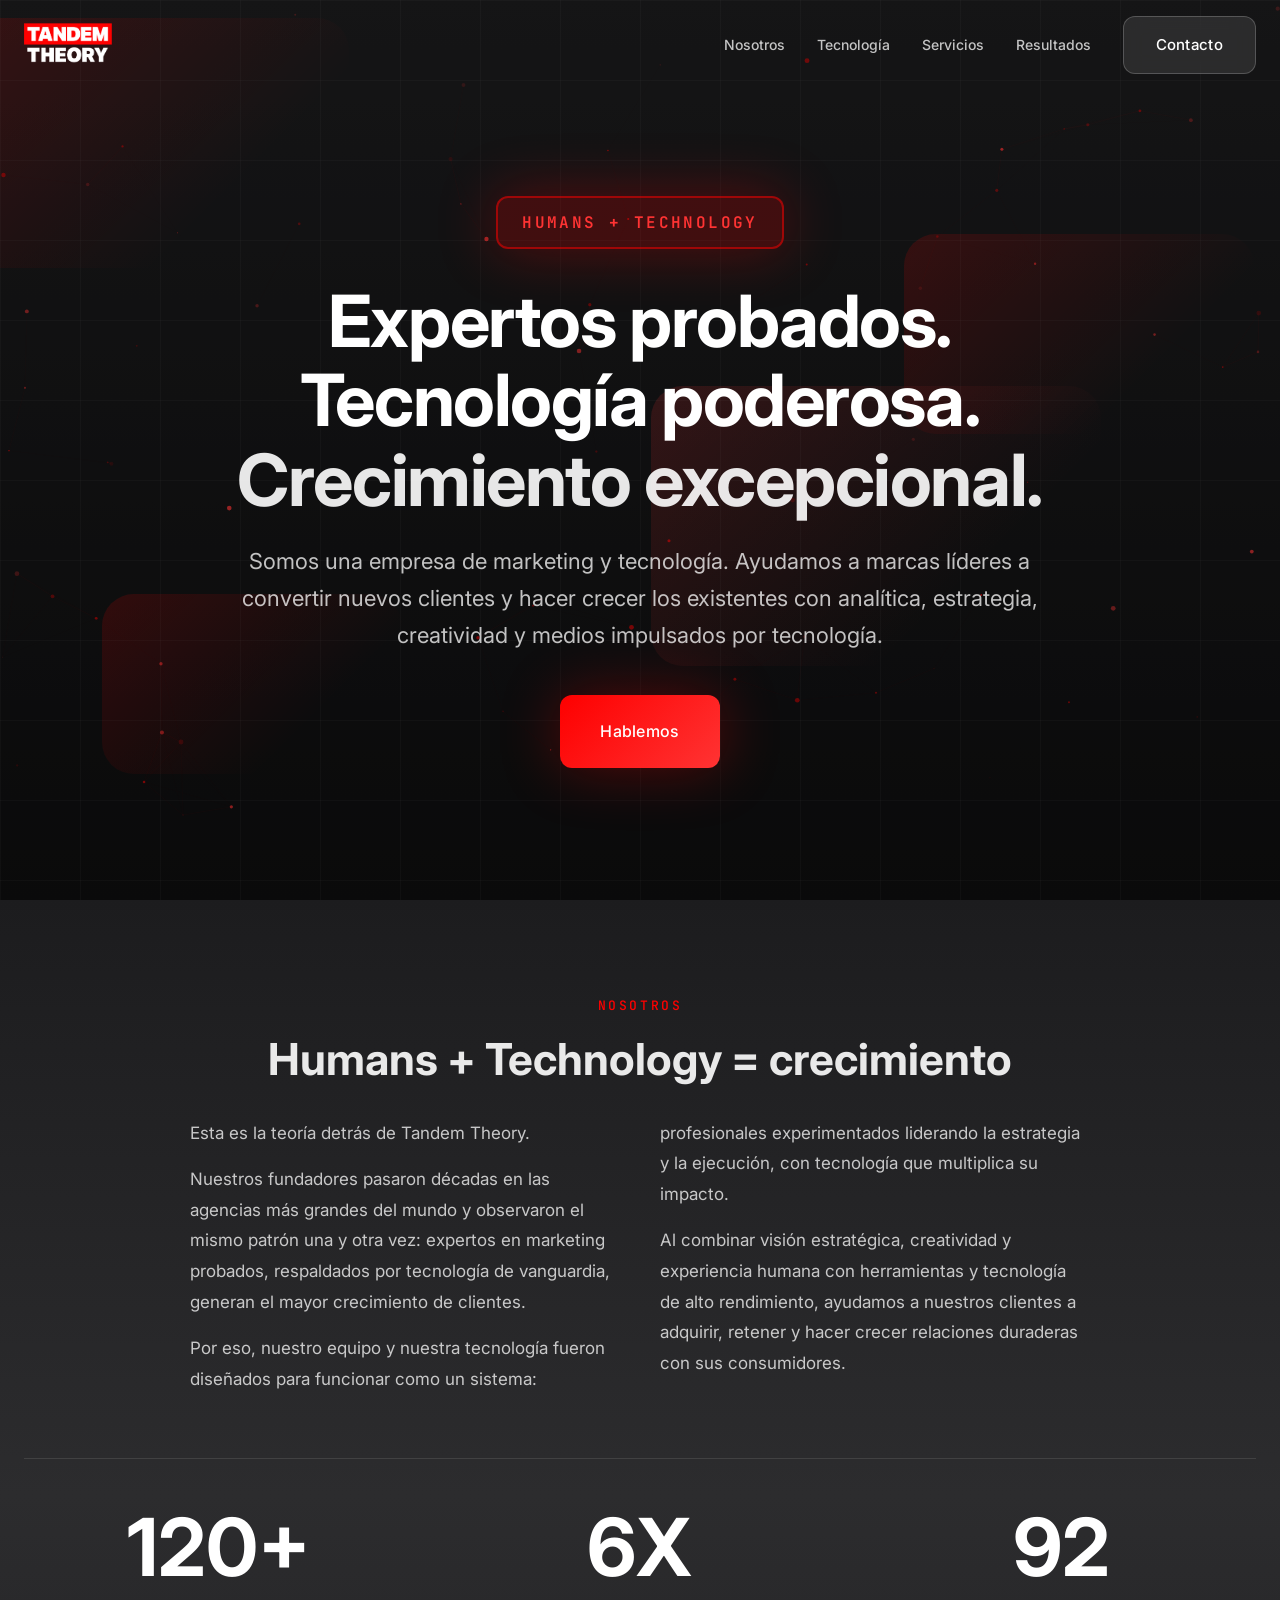
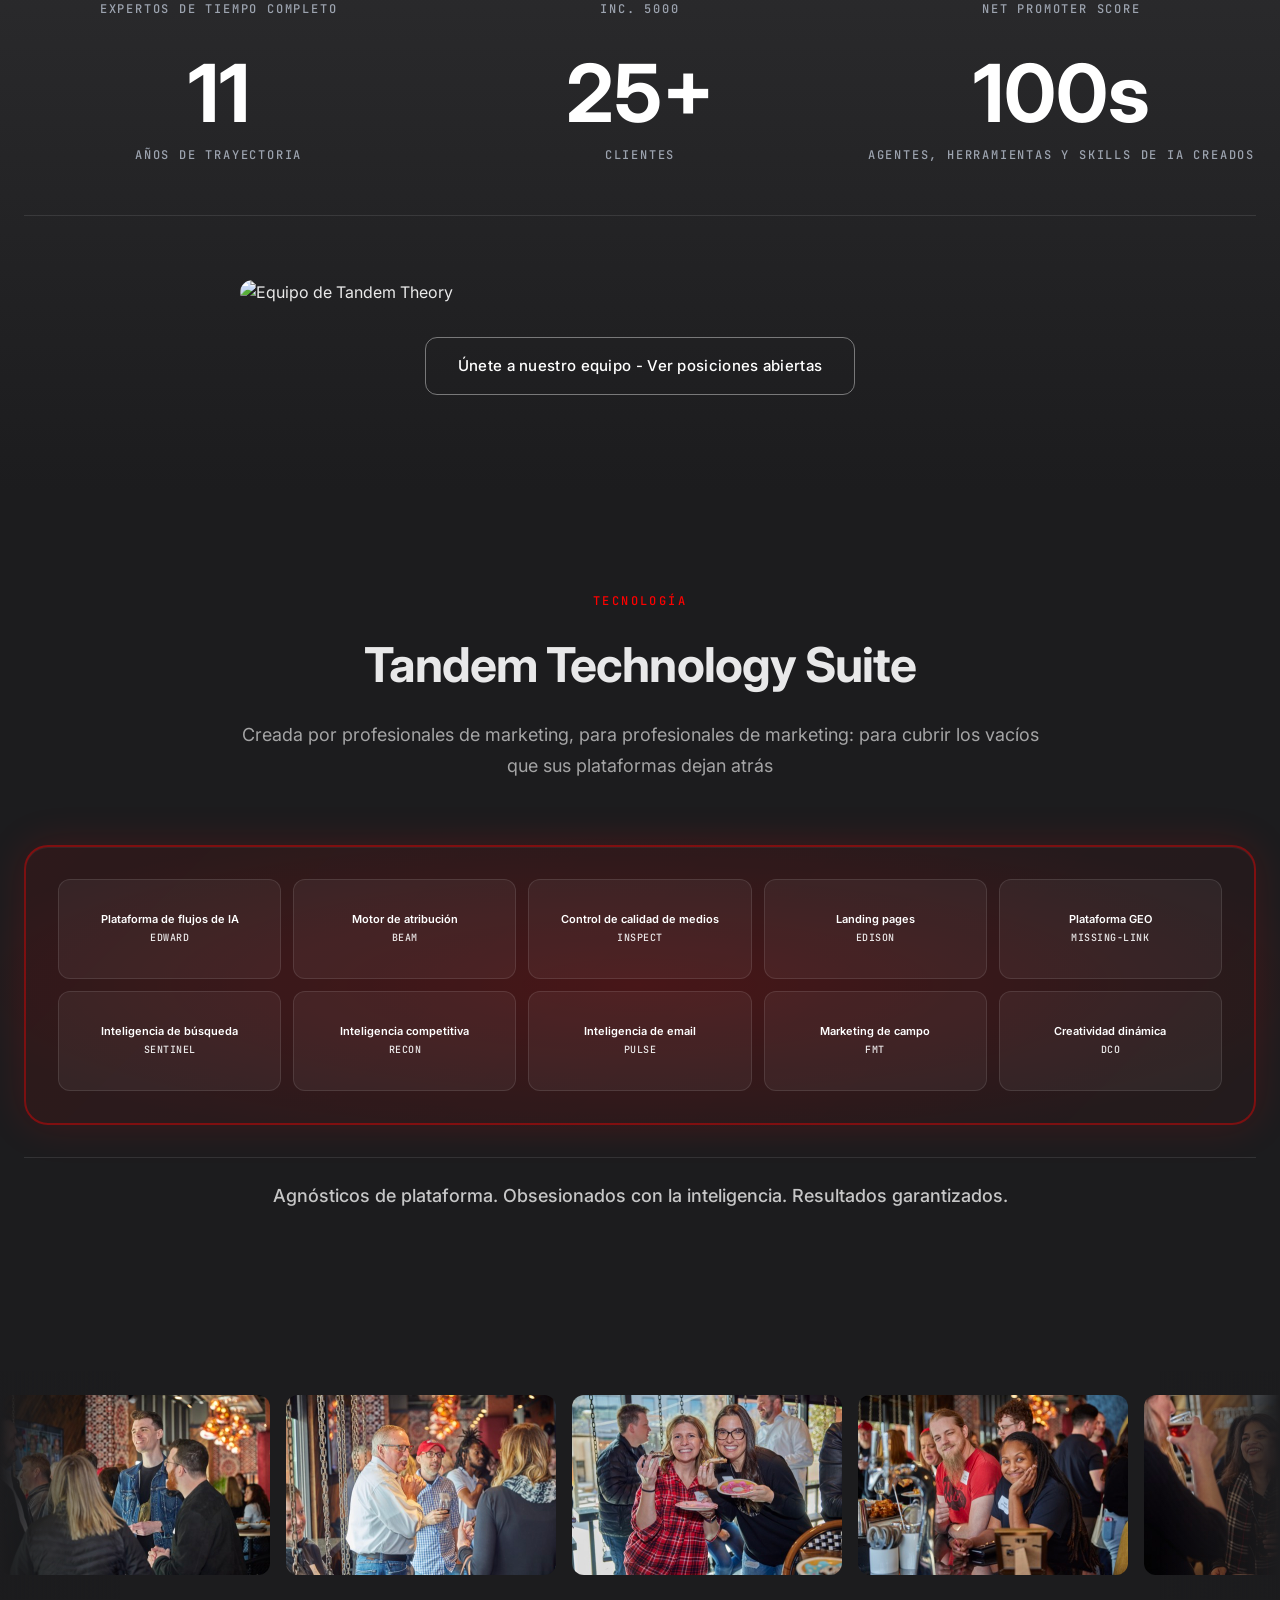
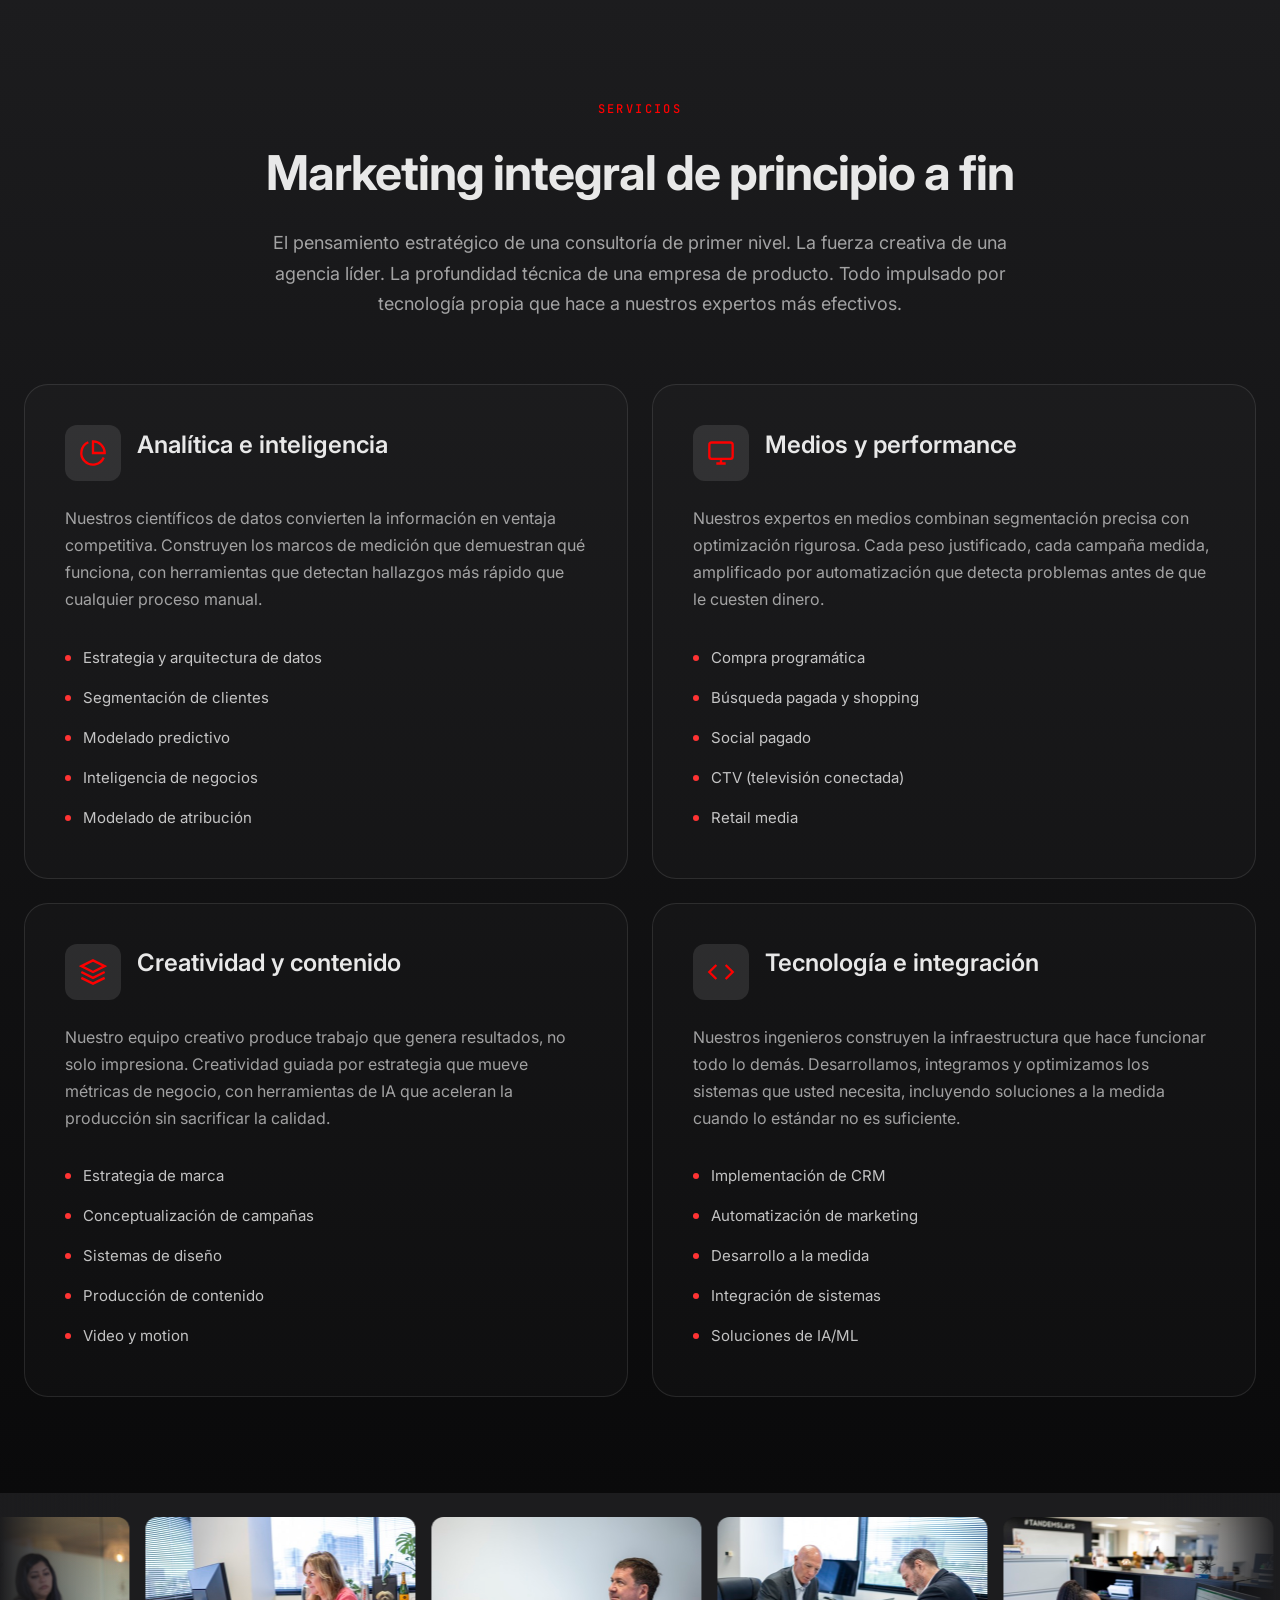
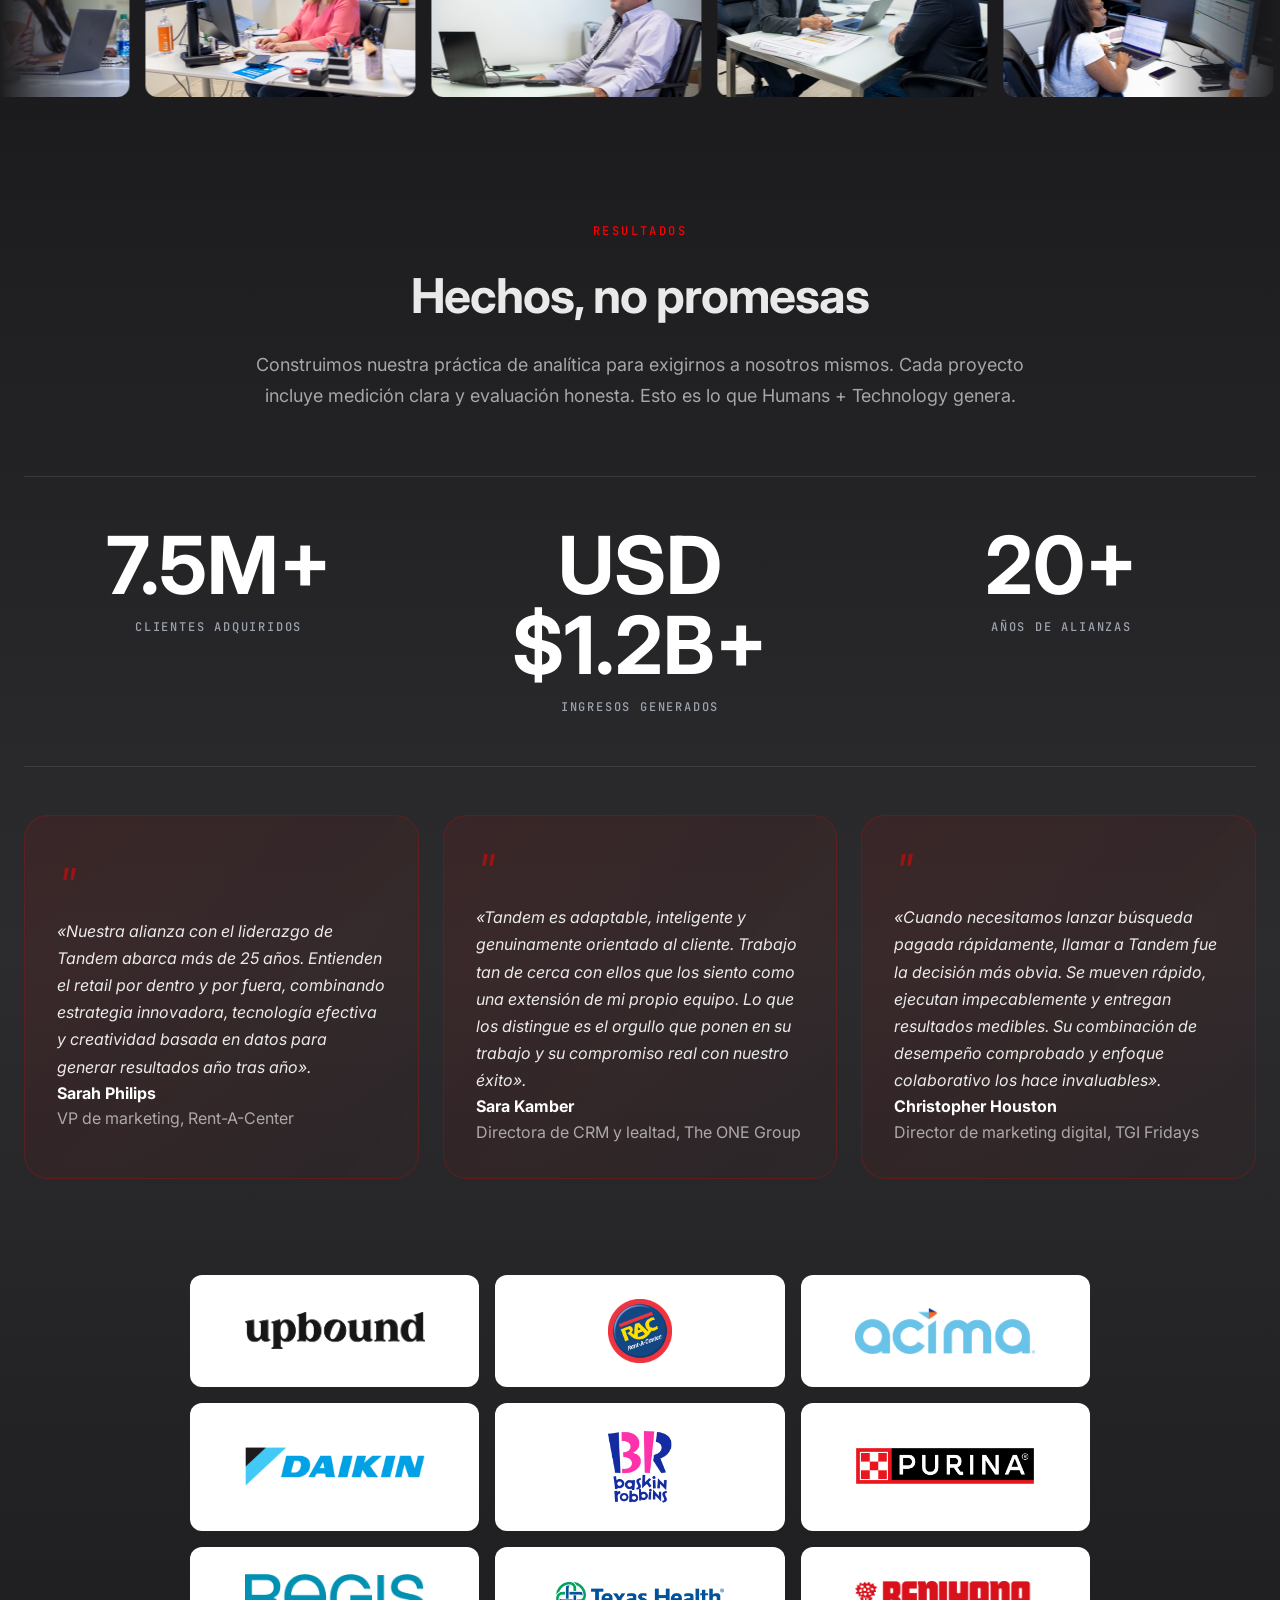
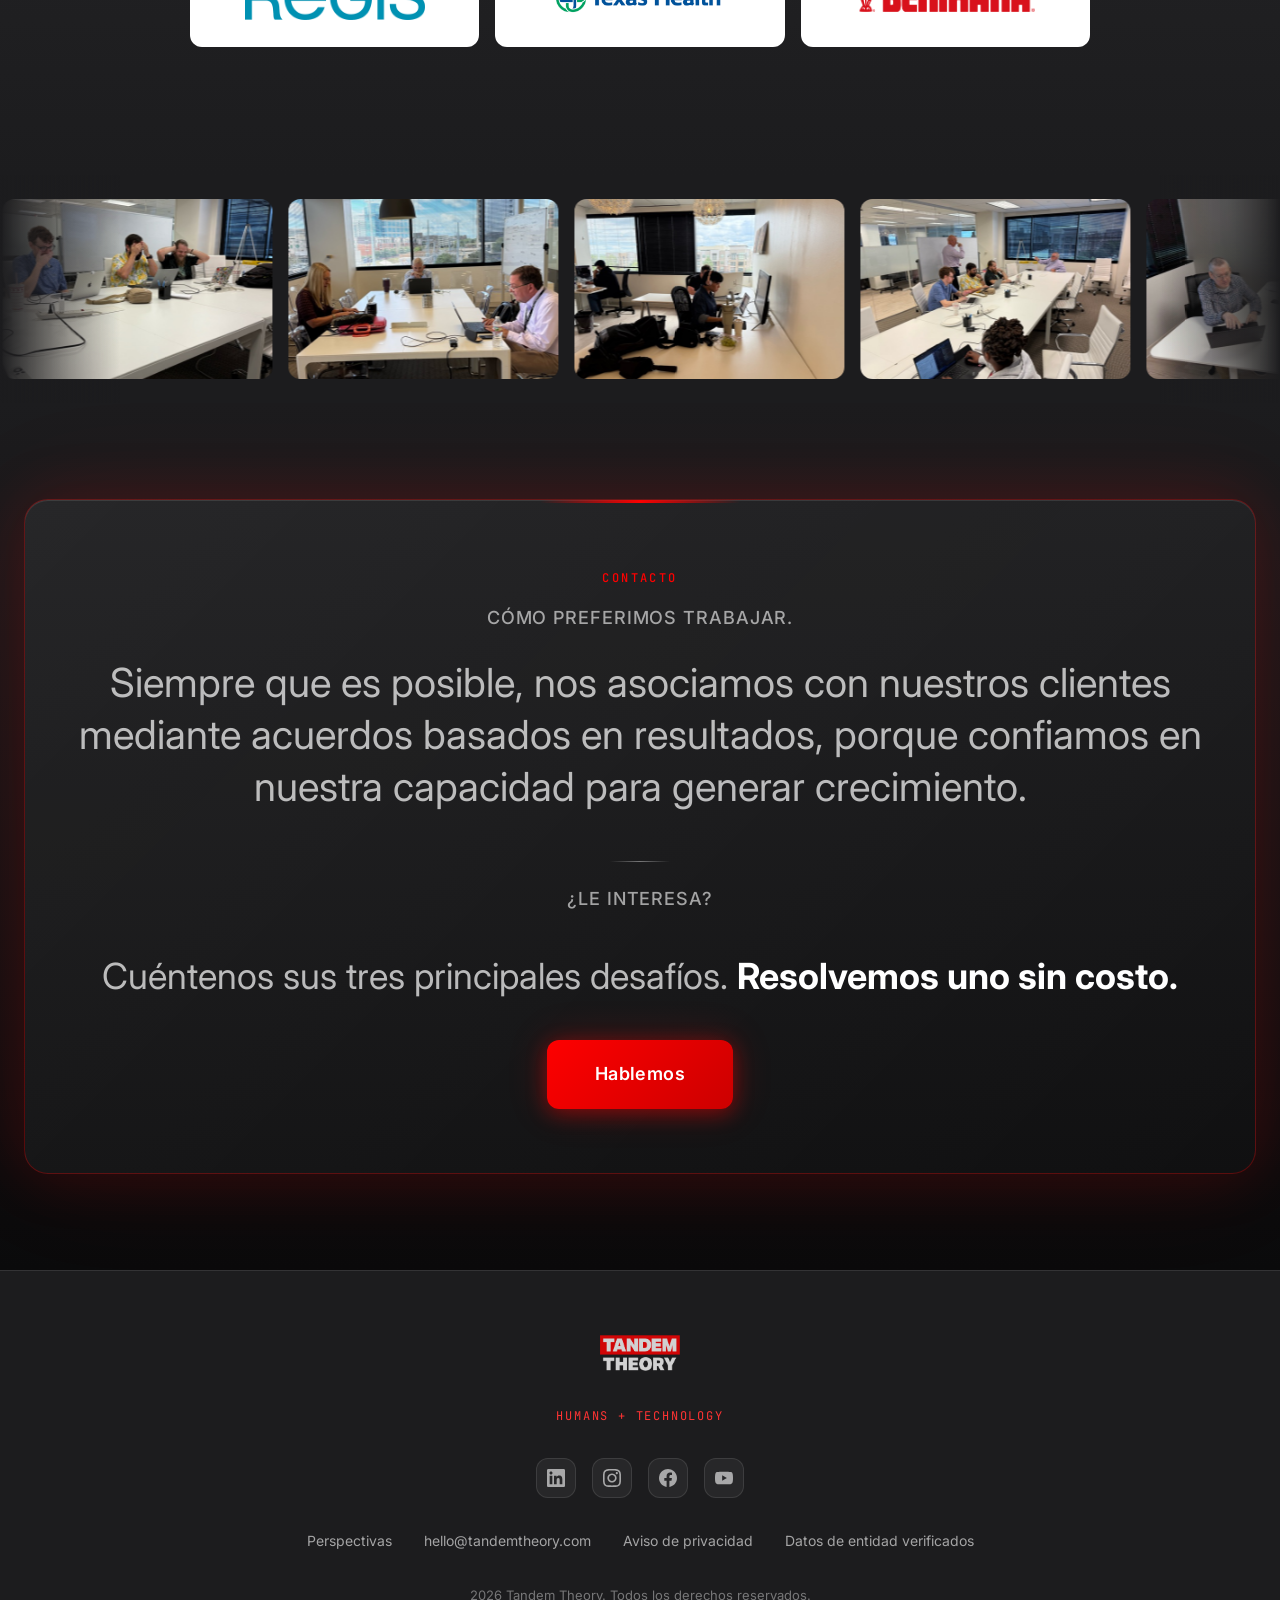
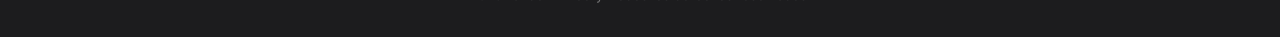
==== commit da84b5d9: "Fix untranslated 'Insights' link in footer to 'Perspectivas' Co-Authored-By: Claude Opus 4.6 (1M con" ====
--- a/index.html
+++ b/index.html
@@ -3411,7 +3411,7 @@
         </div>
 
         <div class="footer__links">
-          <a href="insights.html">Insights</a>
+          <a href="insights.html">Perspectivas</a>
           <a href="mailto:hello@tandemtheory.com">hello@tandemtheory.com</a>
           <a href="privacy-policy.html">Aviso de privacidad</a>
           <a href="https://missing.link/entities/tandem-theory" target="_blank" rel="noopener">Datos de entidad verificados</a>
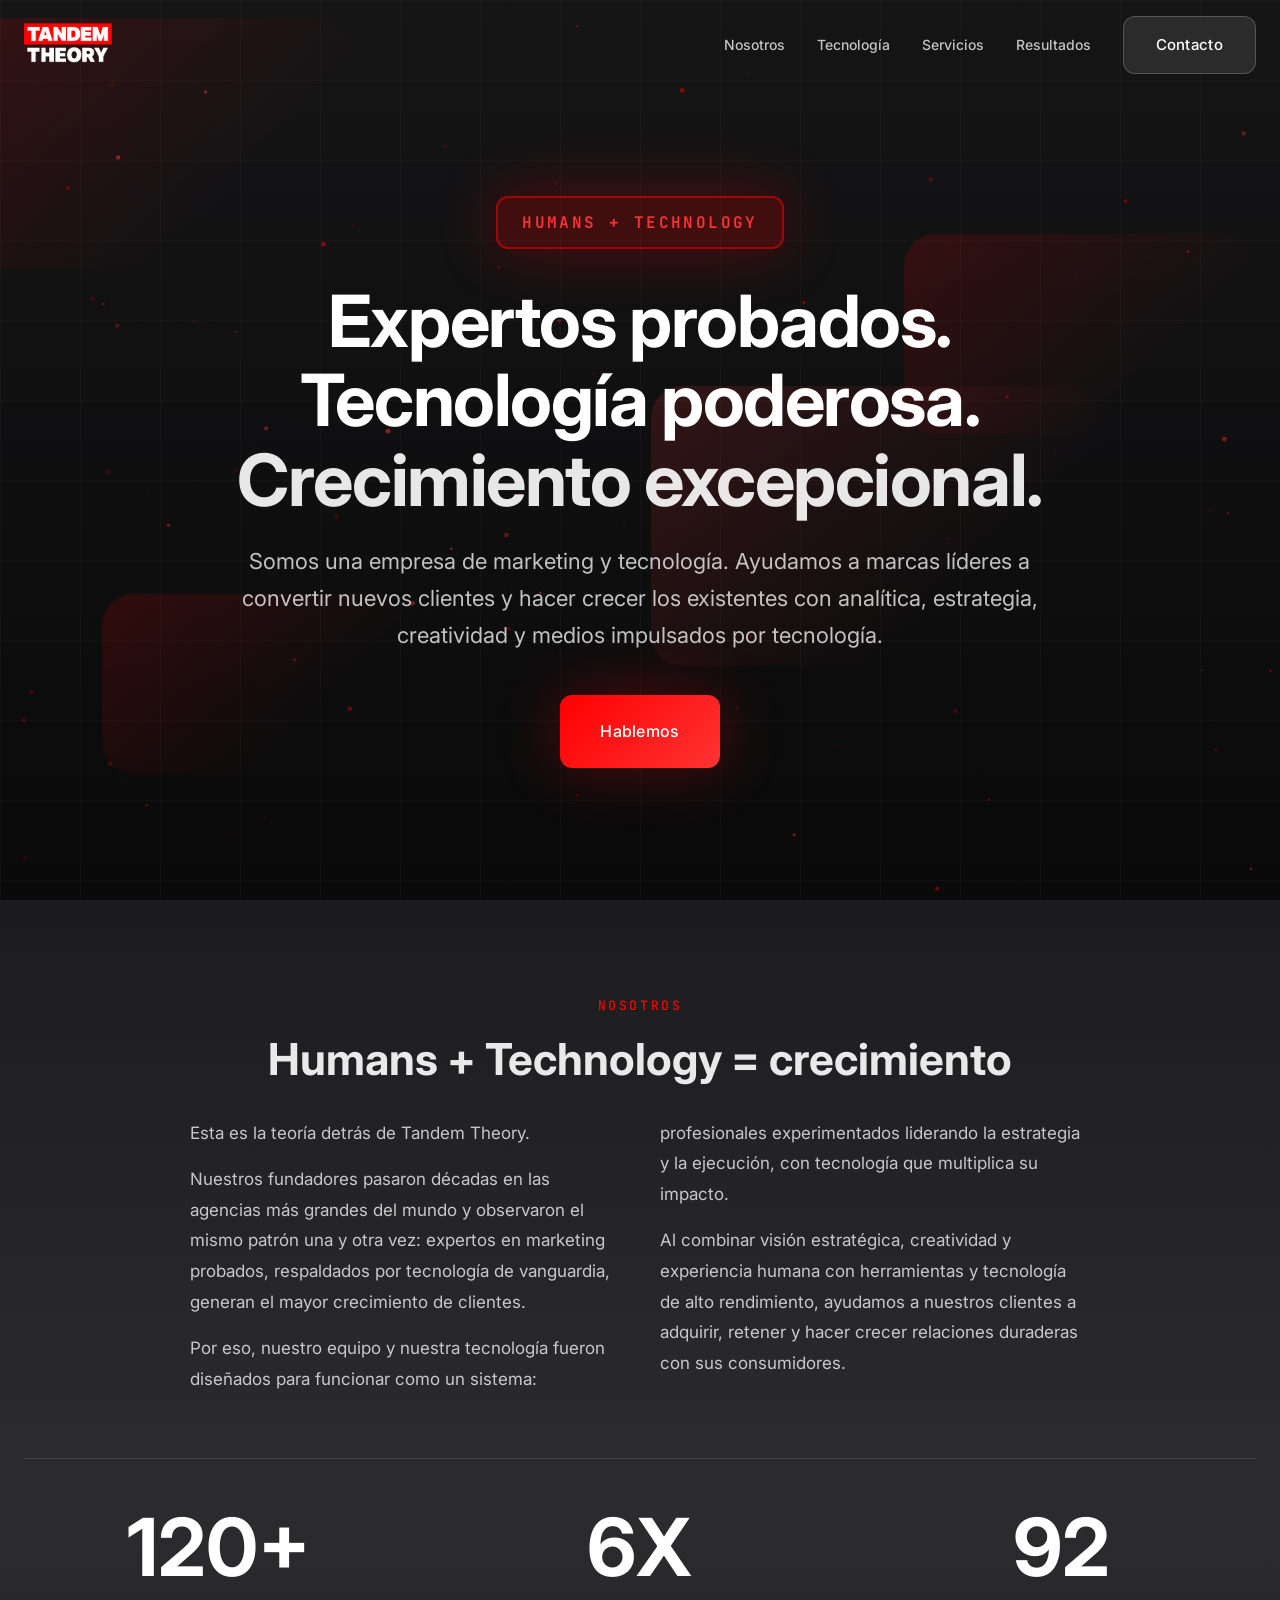
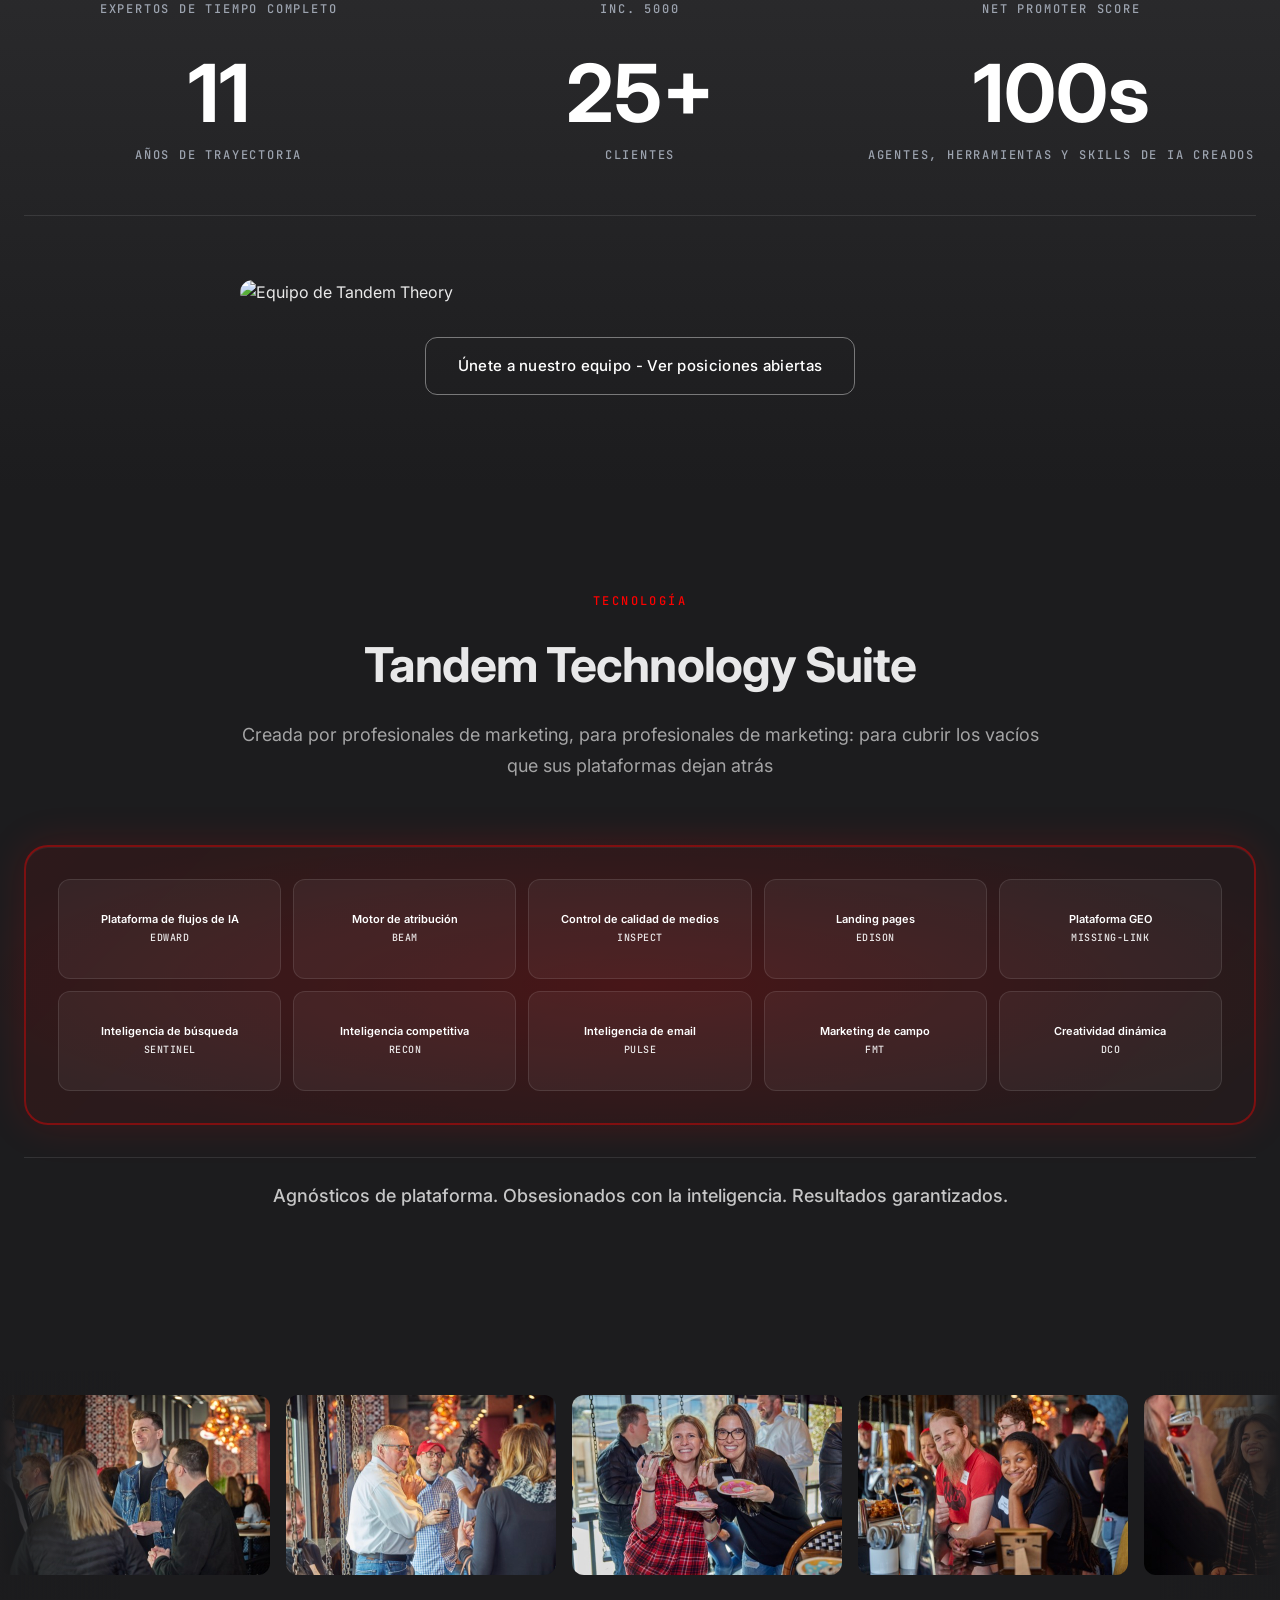
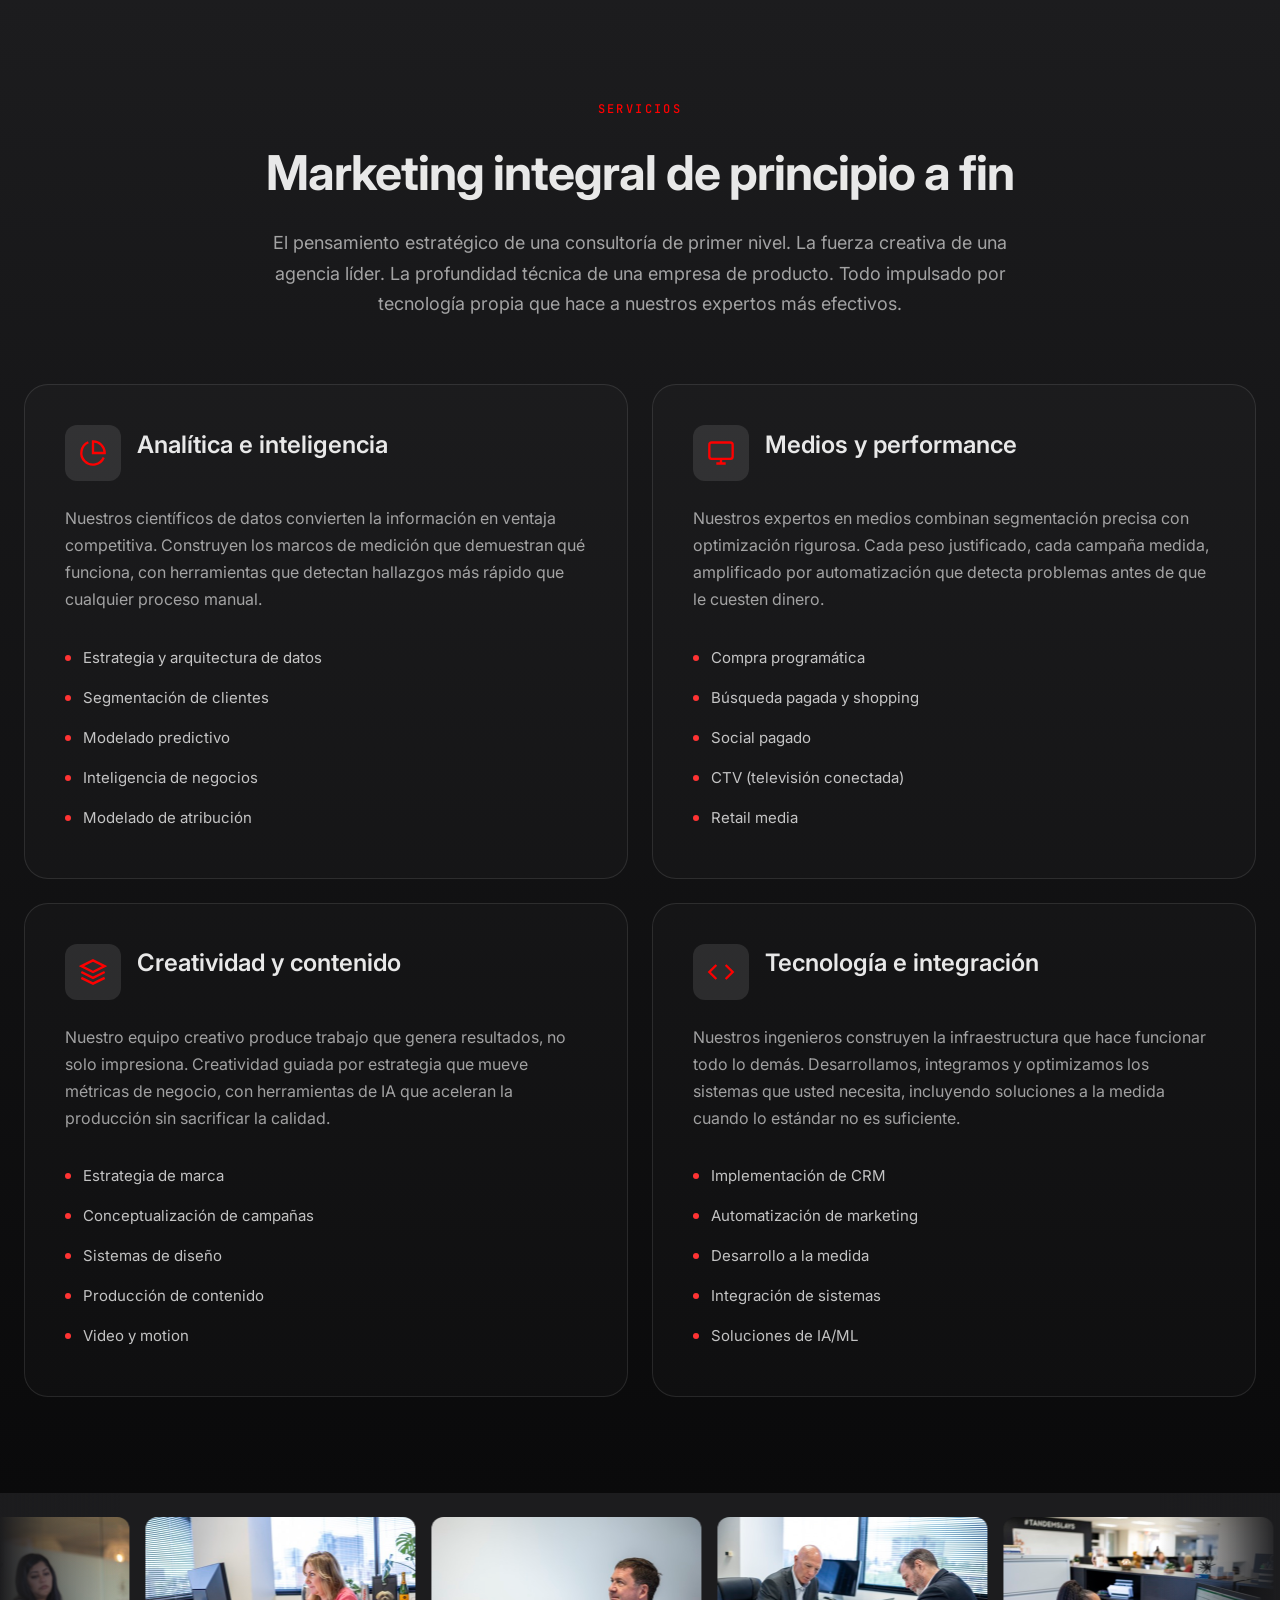
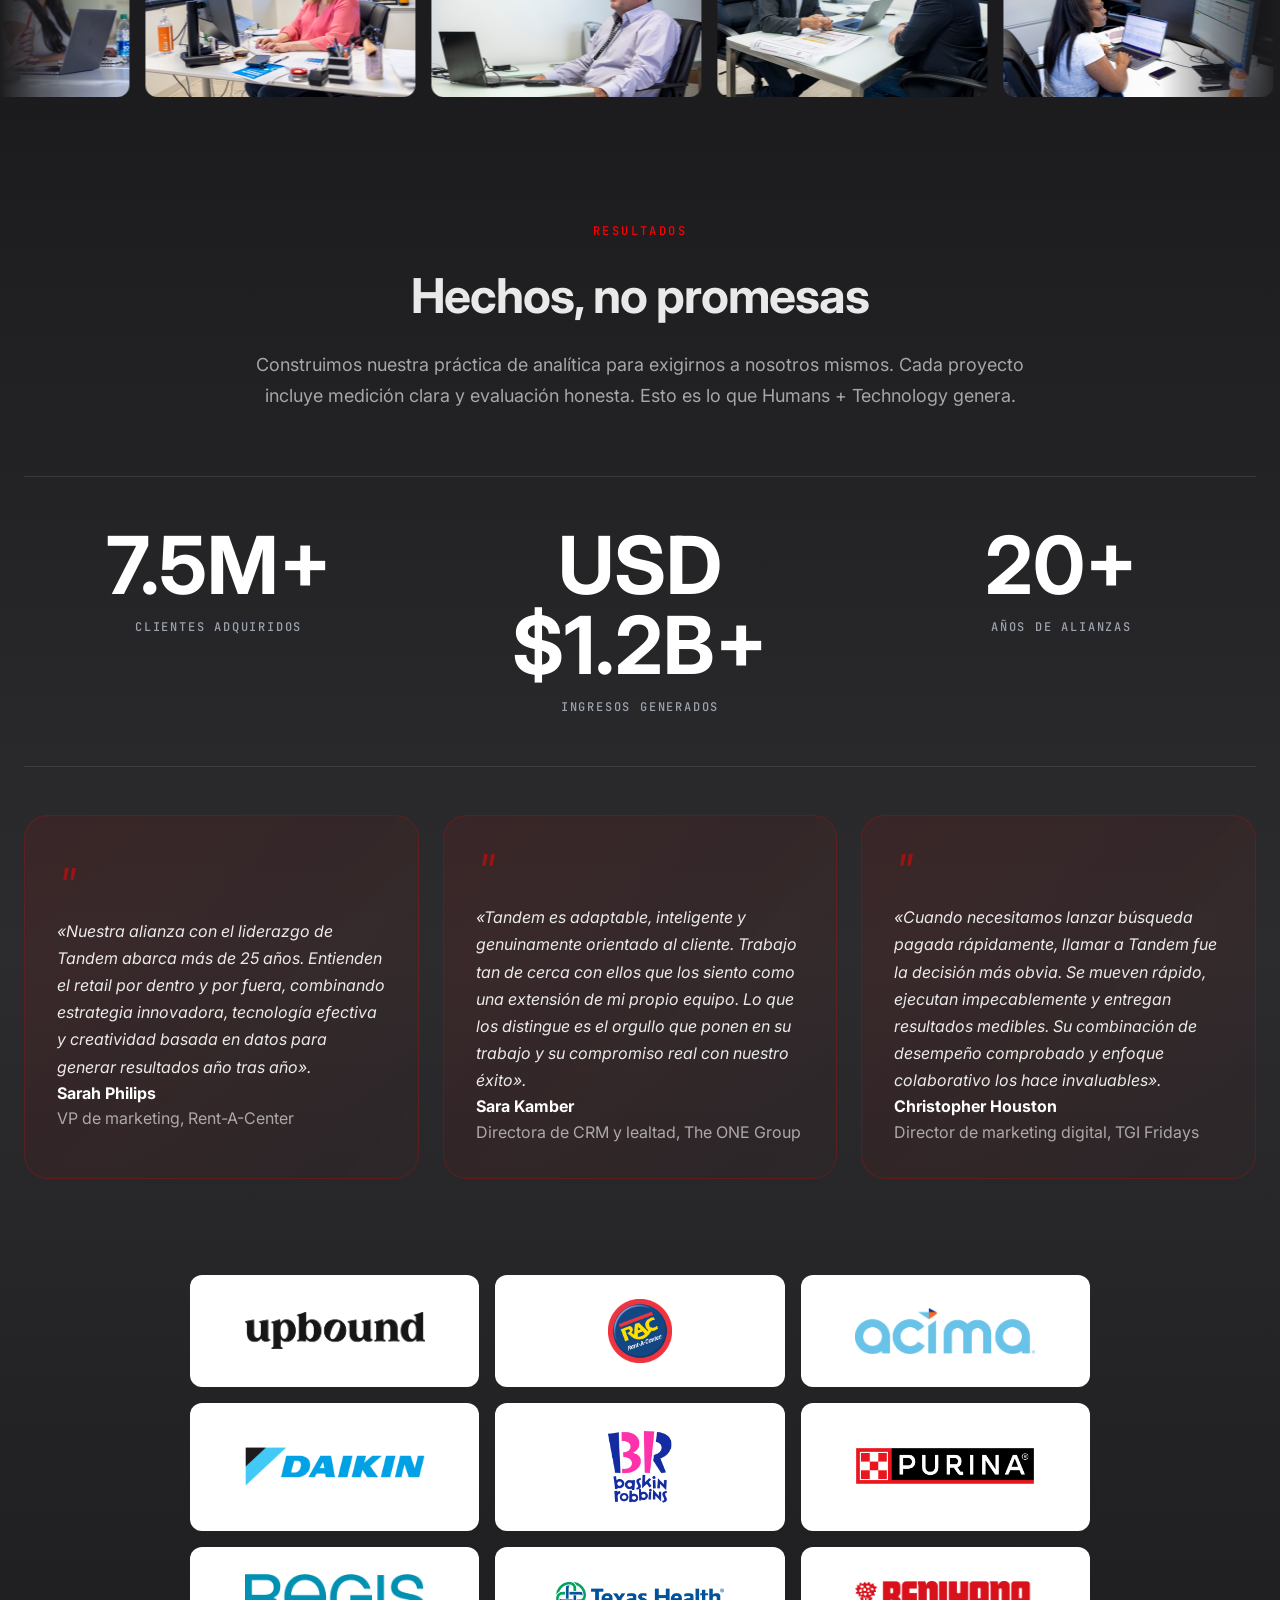
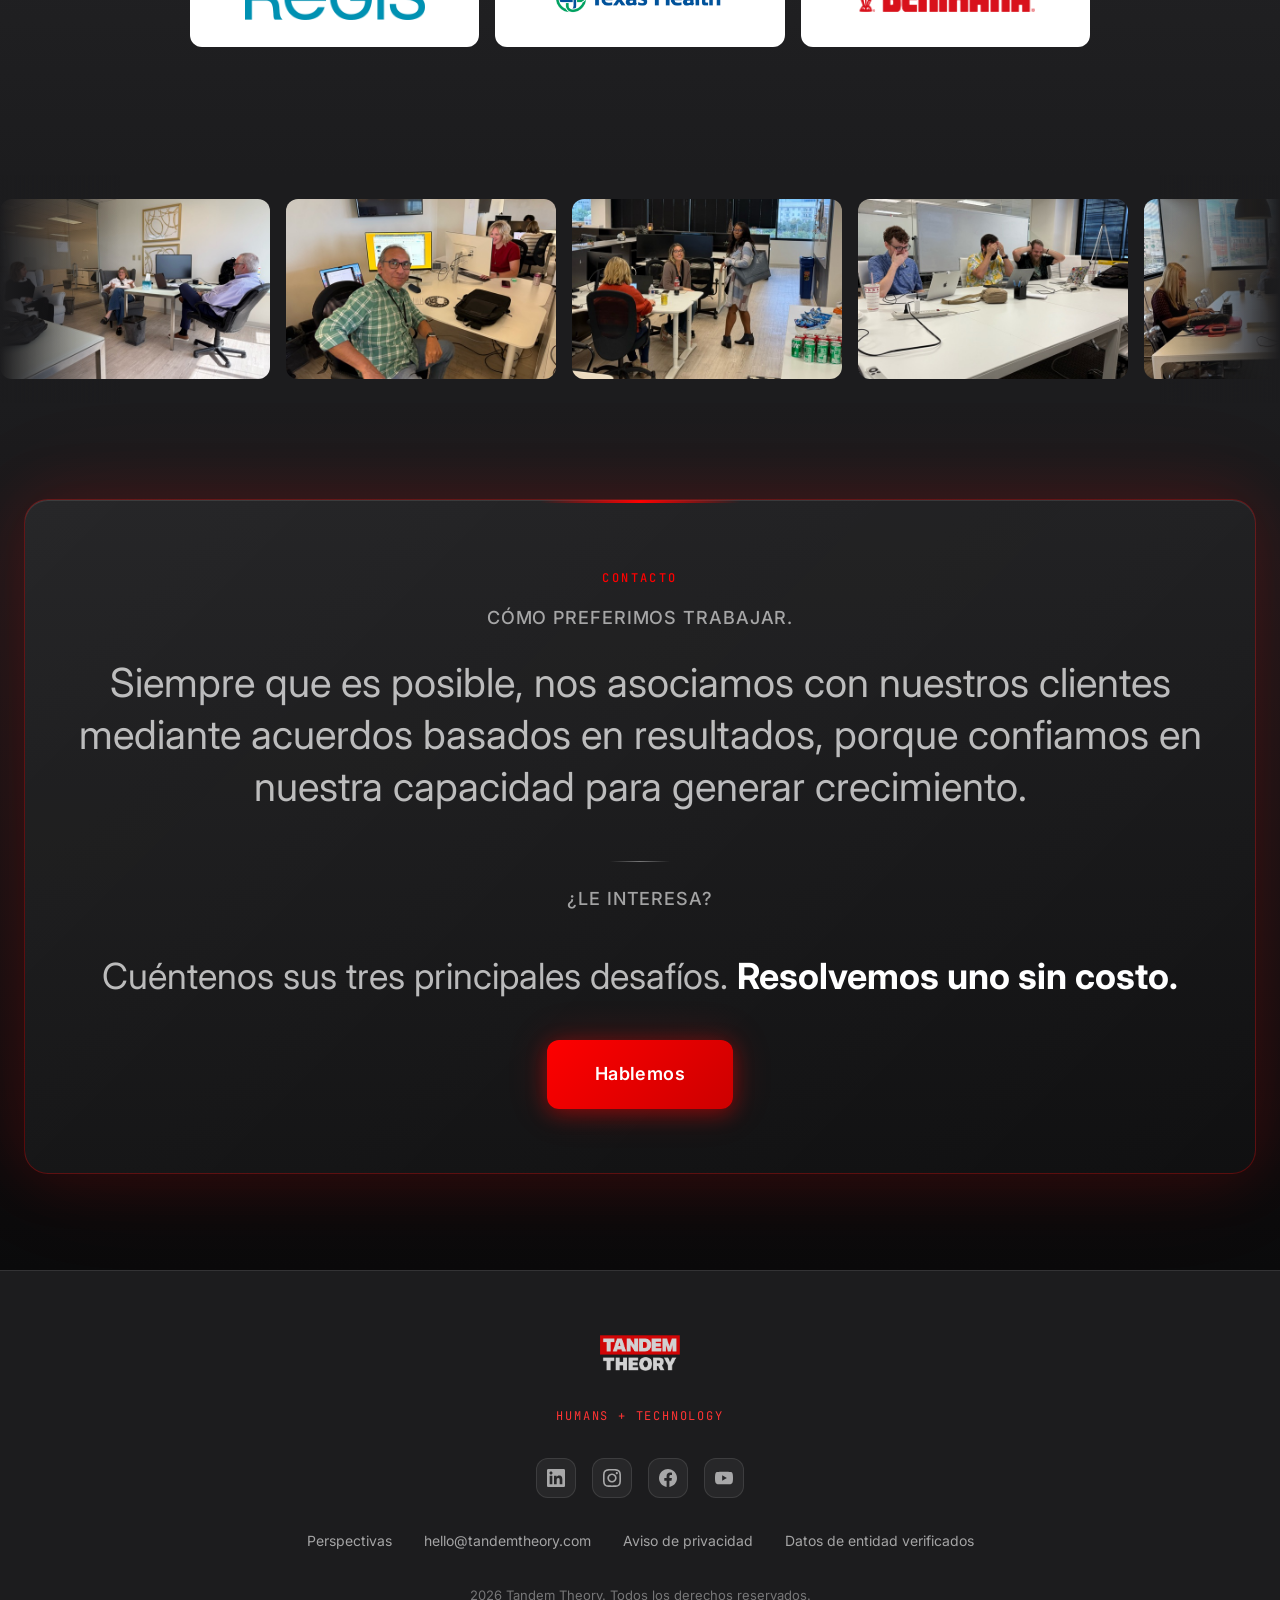
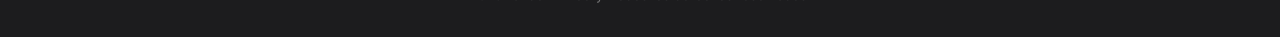
==== commit 771d4bc5: "Rename HTML files to Spanish and update all internal links insights.html → perspectivas.html privacy" ====
--- a/index.html
+++ b/index.html
@@ -3411,9 +3411,9 @@
         </div>
 
         <div class="footer__links">
-          <a href="insights.html">Perspectivas</a>
+          <a href="perspectivas.html">Perspectivas</a>
           <a href="mailto:hello@tandemtheory.com">hello@tandemtheory.com</a>
-          <a href="privacy-policy.html">Aviso de privacidad</a>
+          <a href="aviso-de-privacidad.html">Aviso de privacidad</a>
           <a href="https://missing.link/entities/tandem-theory" target="_blank" rel="noopener">Datos de entidad verificados</a>
         </div>
 
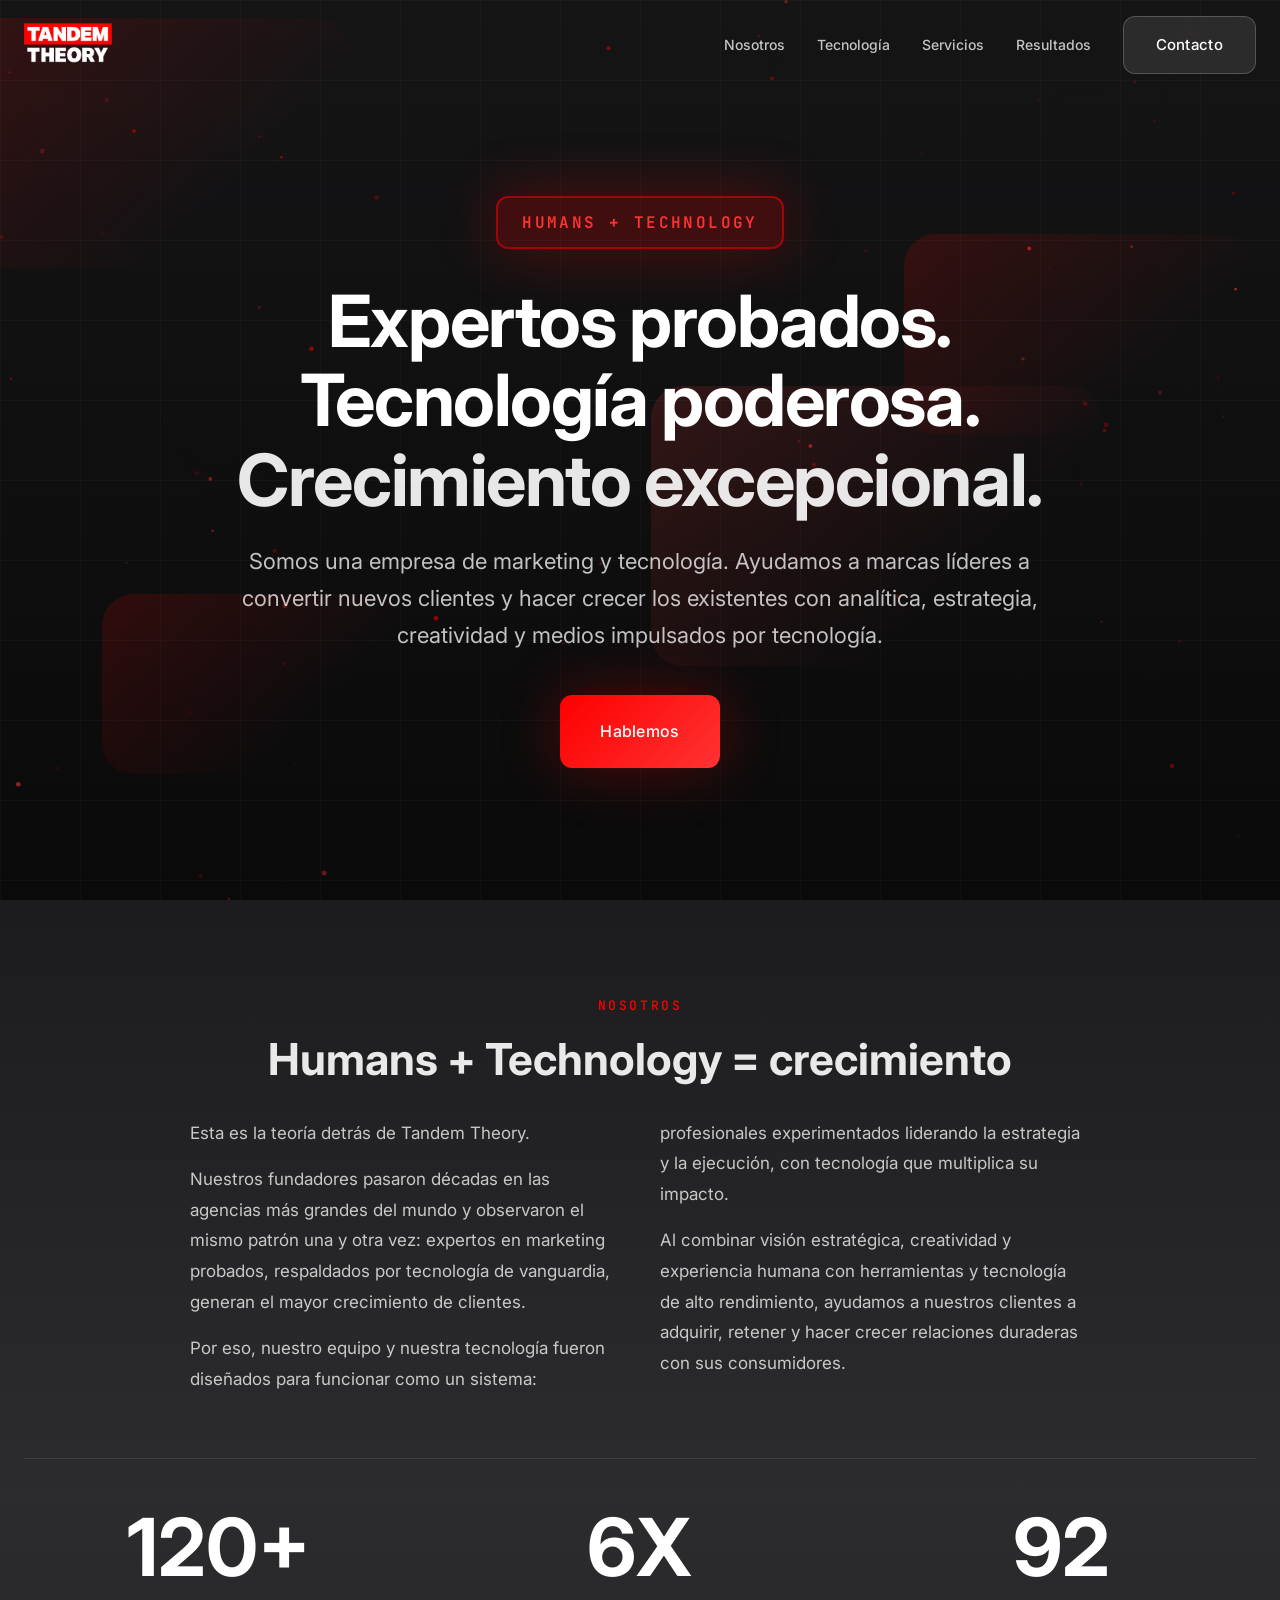
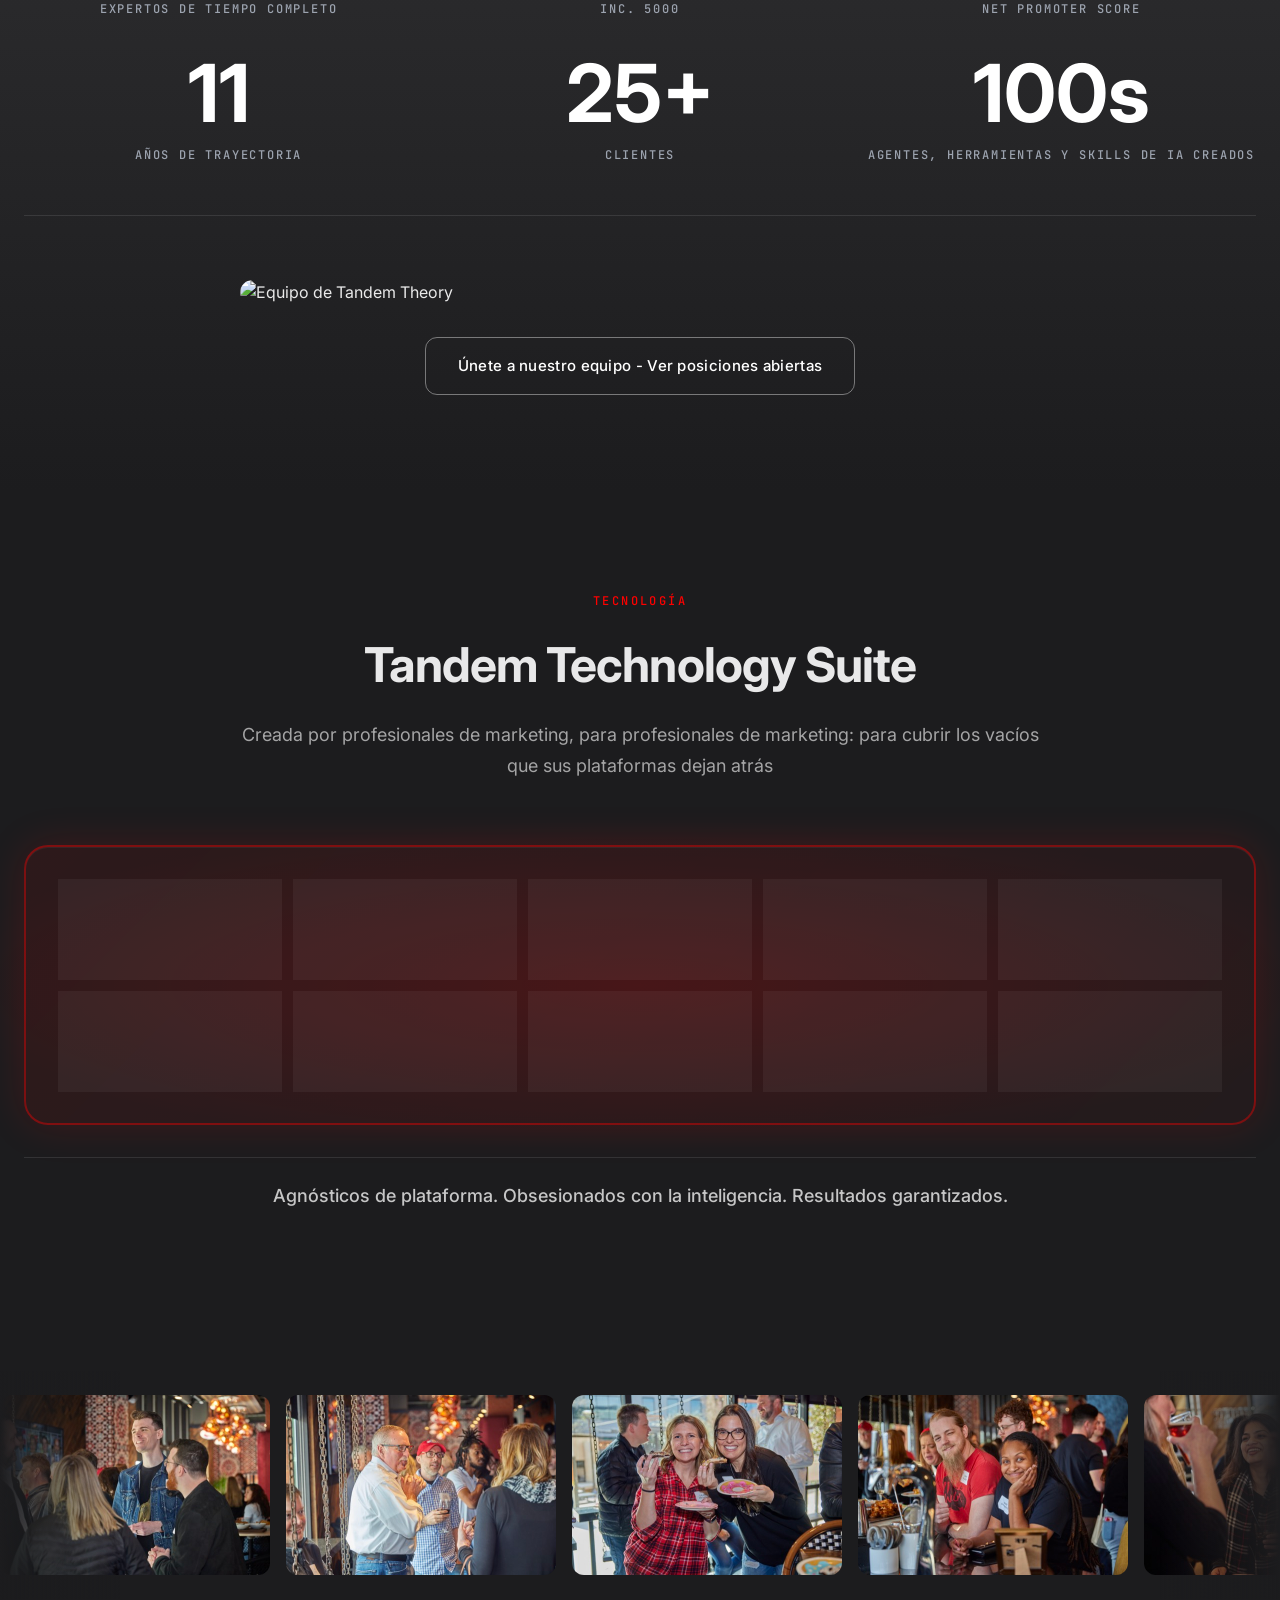
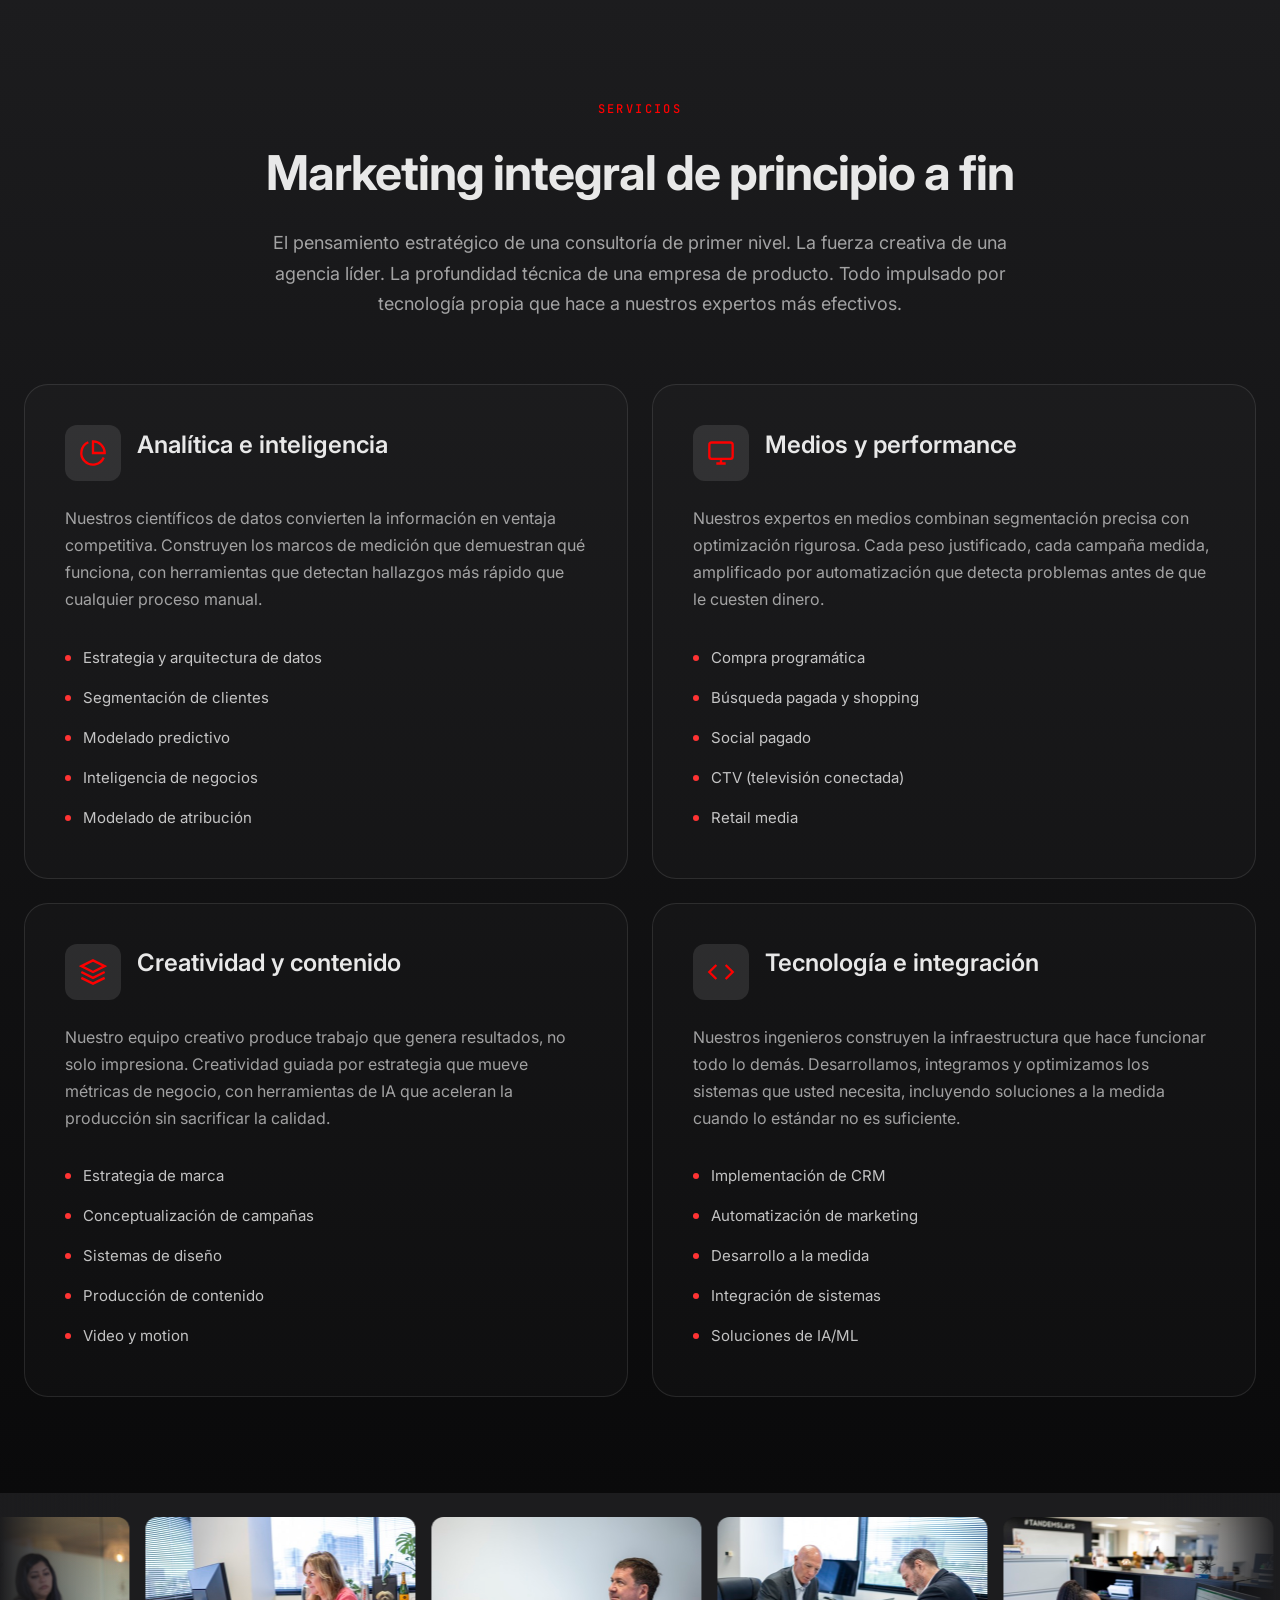
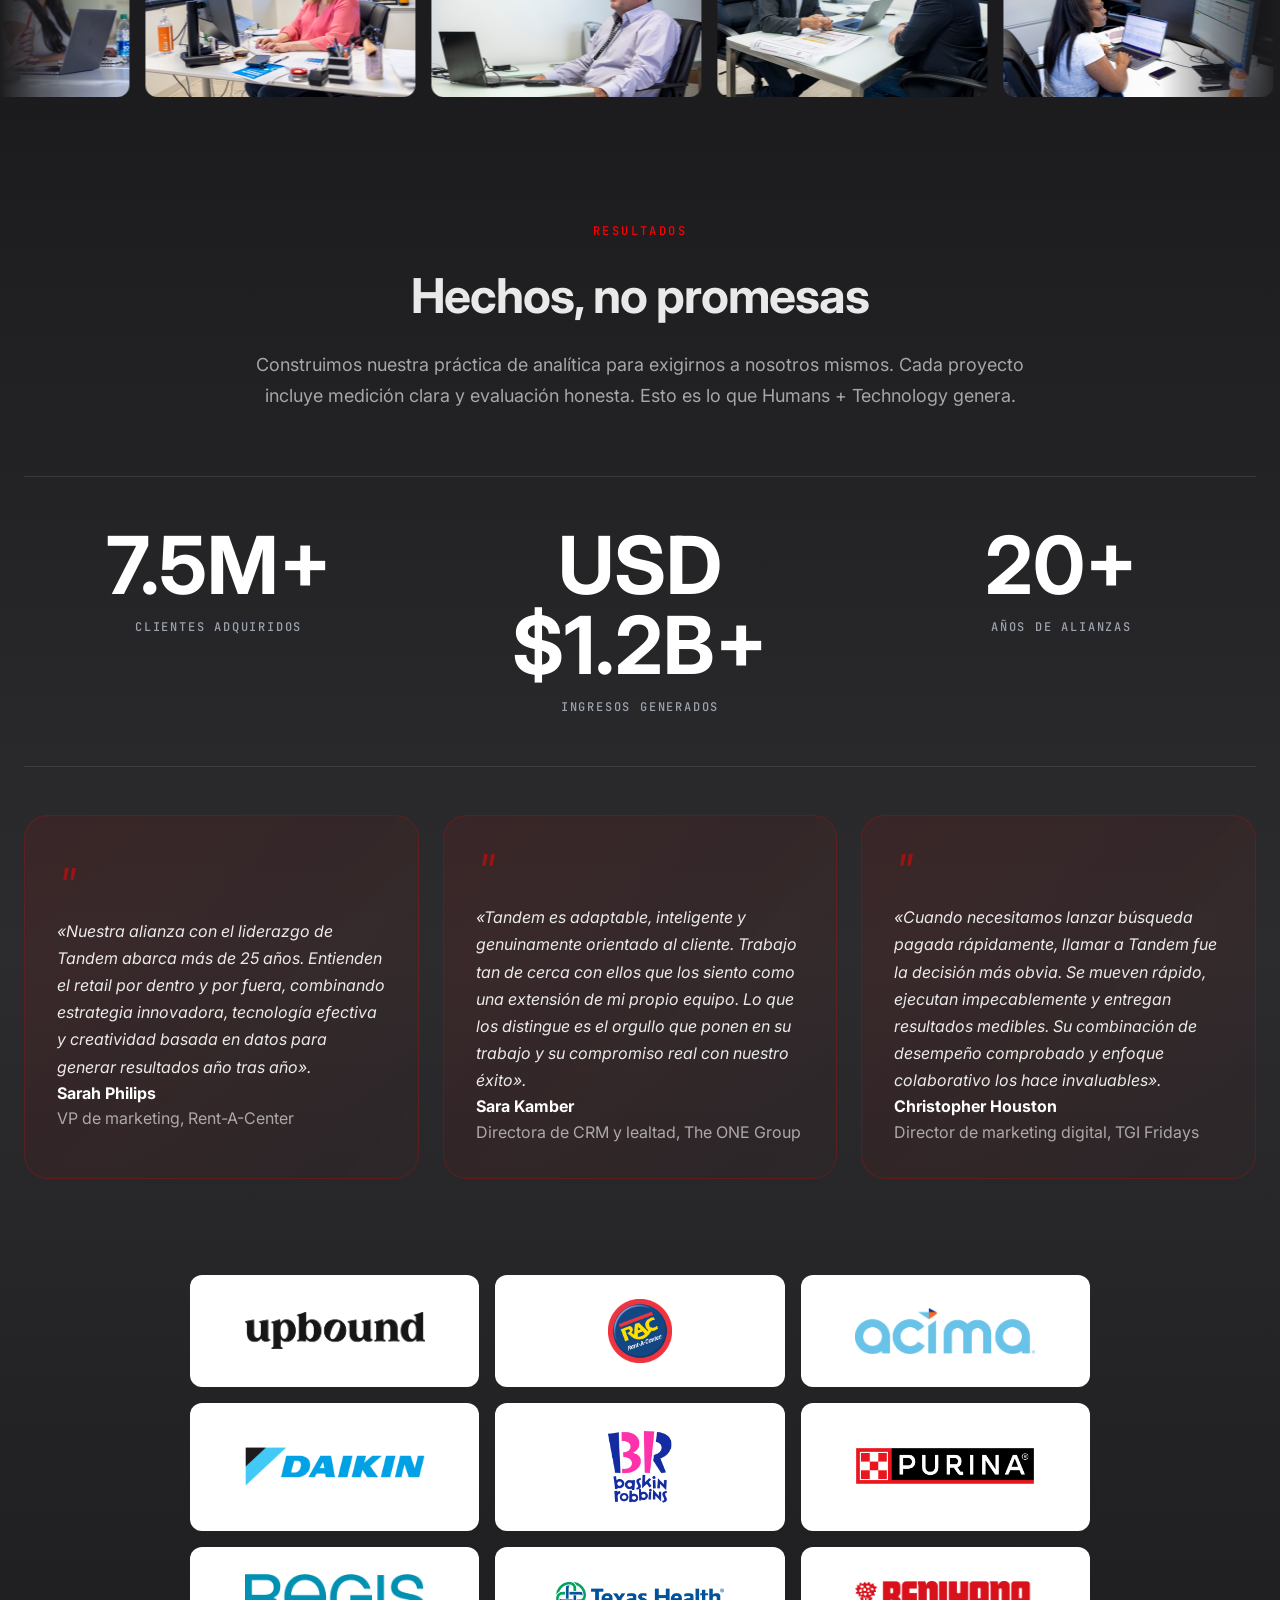
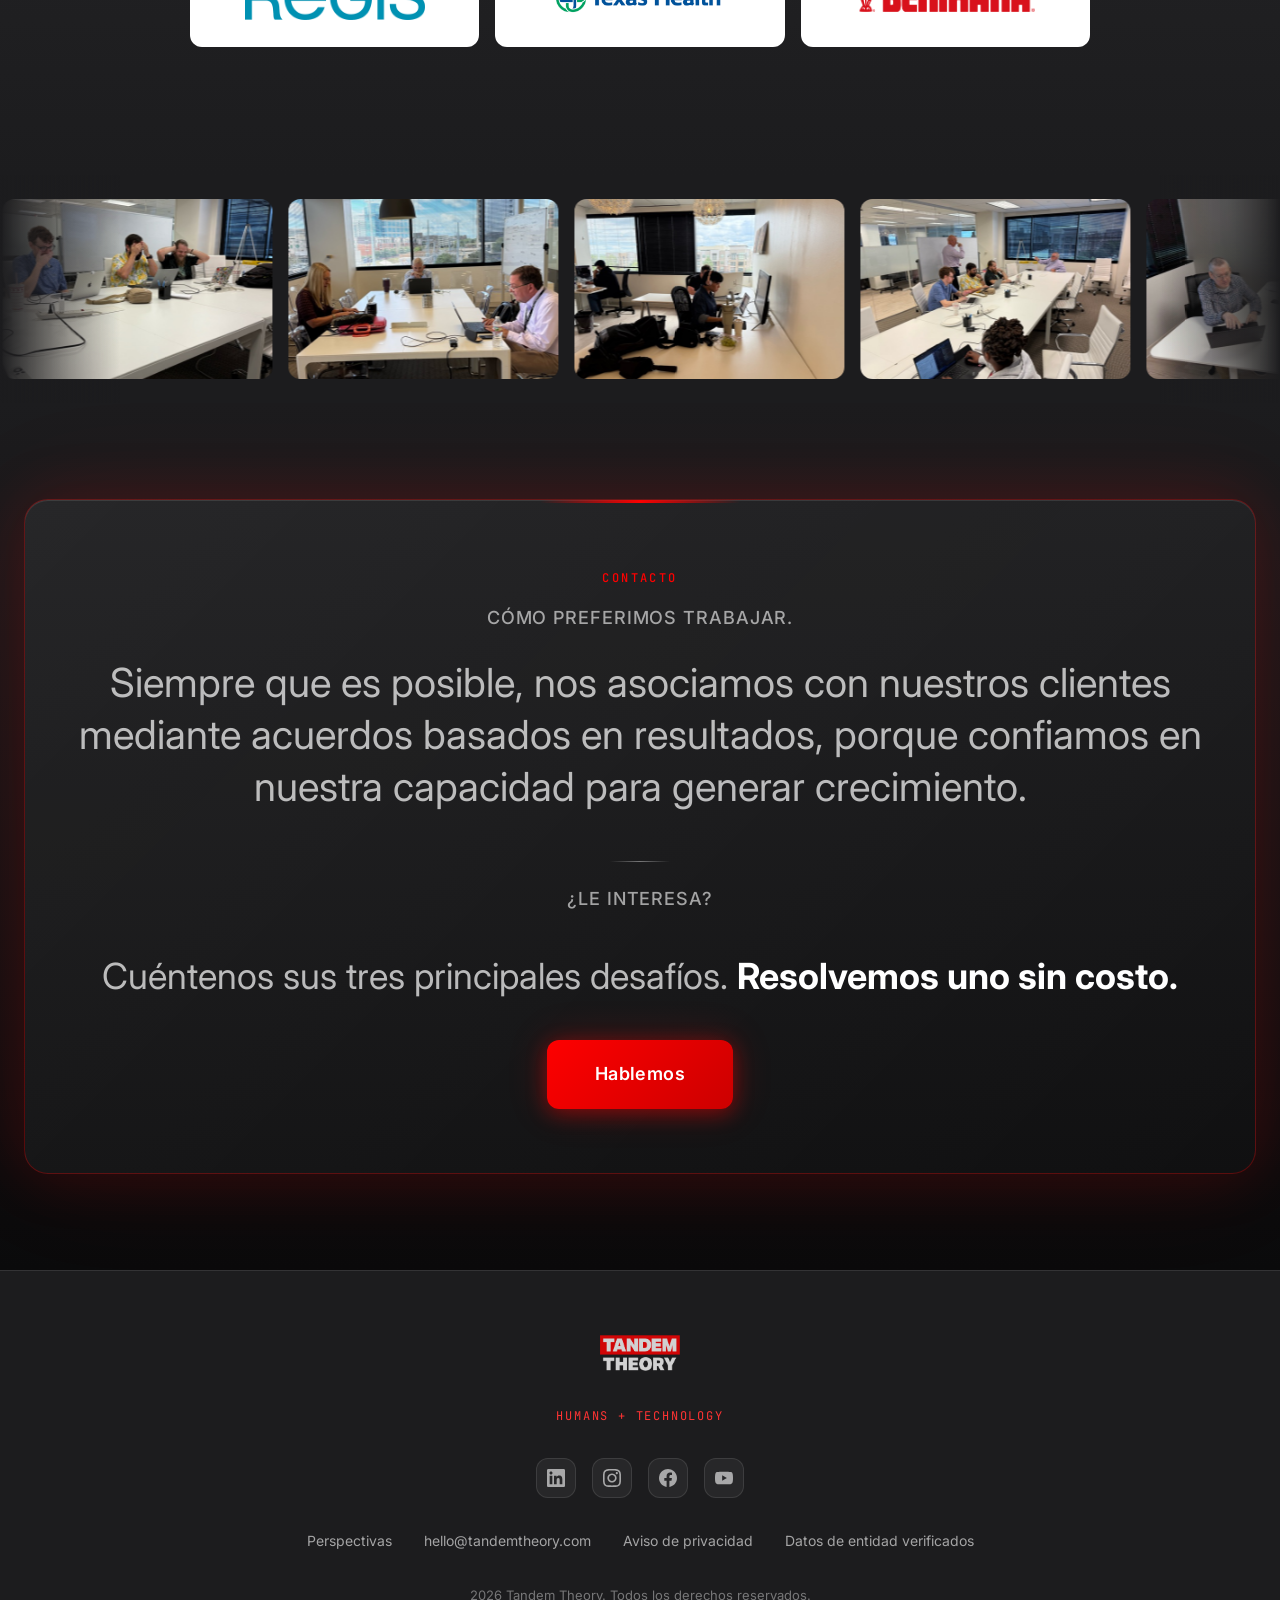
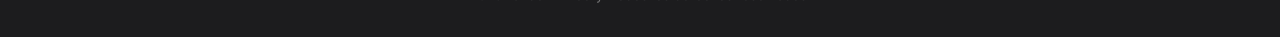
==== commit 4b3d8a64: "Add BugHerd to all pages with new project API key New BugHerd project for es.tandemtheory.com review" ====
--- a/index.html
+++ b/index.html
@@ -24,7 +24,7 @@
   <link href="https://fonts.googleapis.com/css2?family=Inter:wght@300;400;500;600;700&family=JetBrains+Mono:wght@400;500&display=swap" rel="stylesheet">
 
   <!-- BugHerd -->
-  <script type="text/javascript" src="https://www.bugherd.com/sidebarv2.js?apikey=6p7ztzaelxmh5yvgjmf9yq" async="true"></script>
+  <script type="text/javascript" src="https://www.bugherd.com/sidebarv2.js?apikey=samqx12xtiby1tspx6awha" async="true"></script>
 
   <style>
     /* ========================================
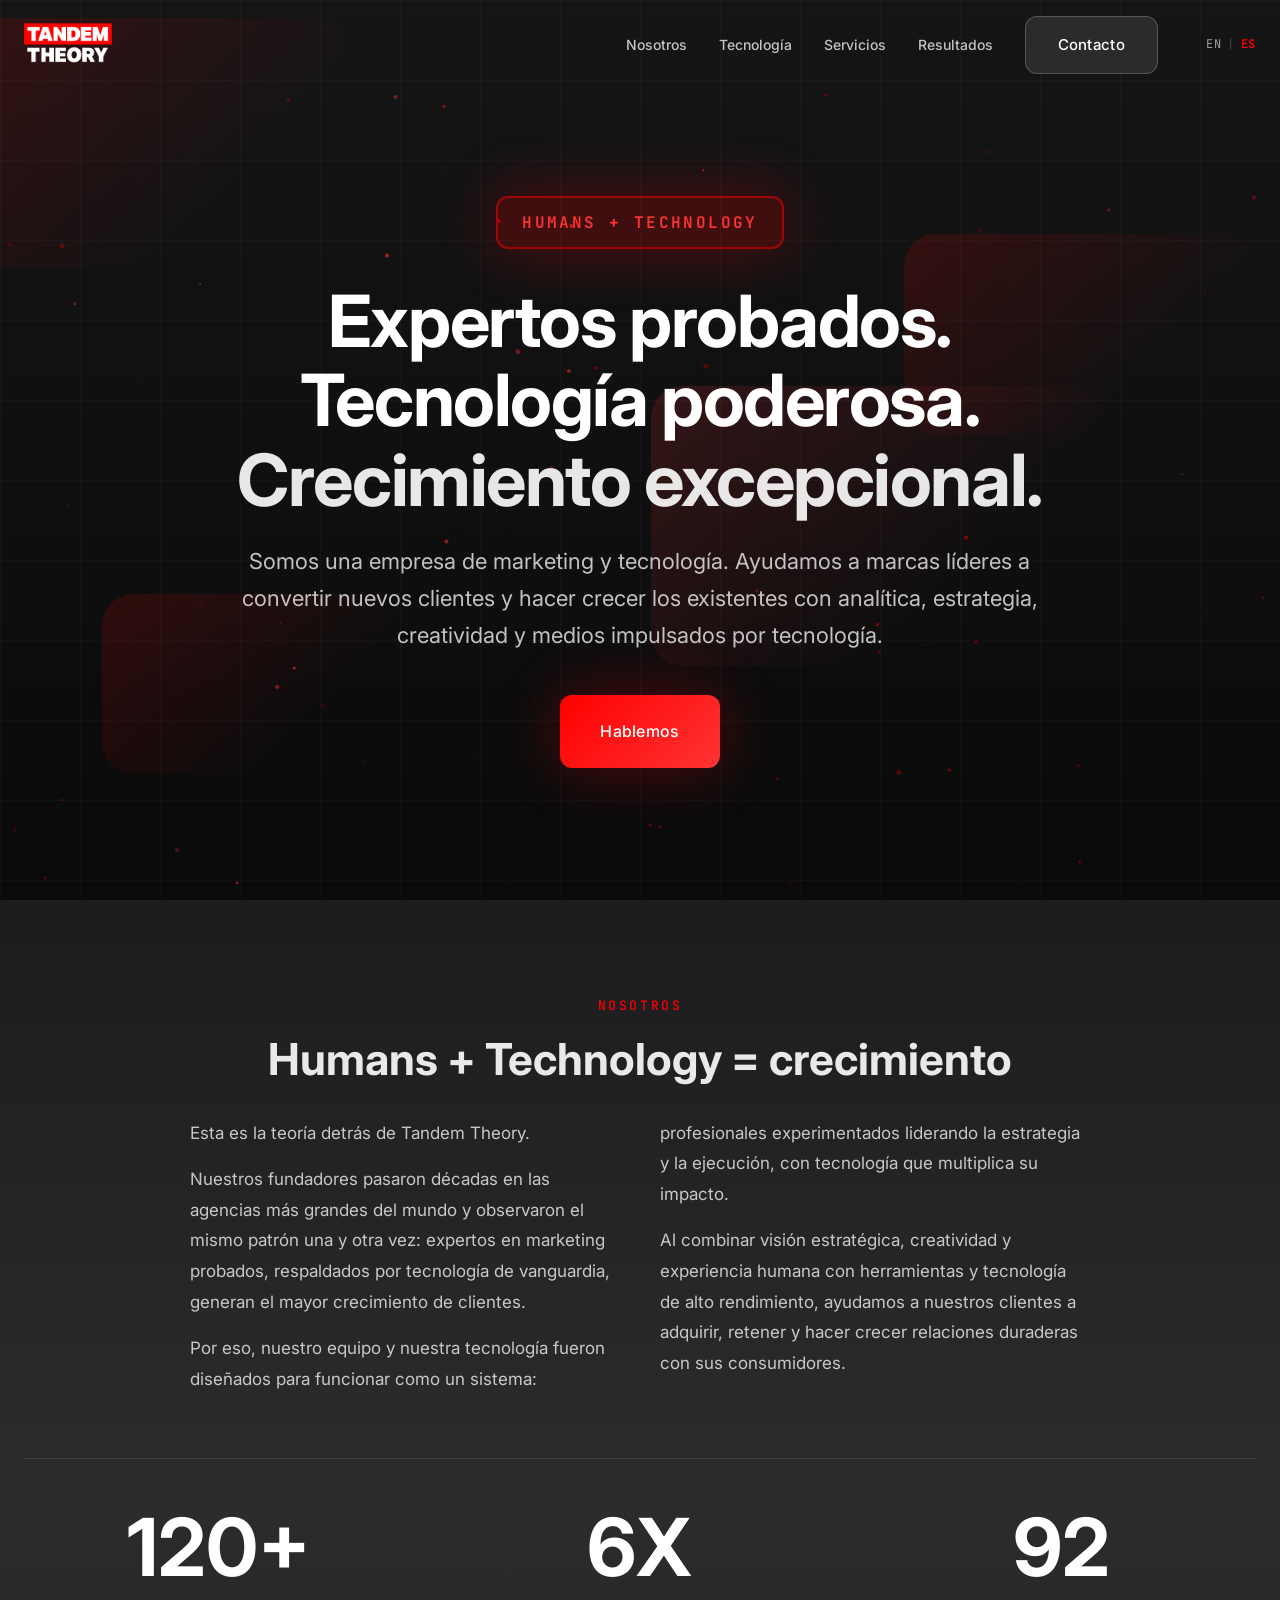
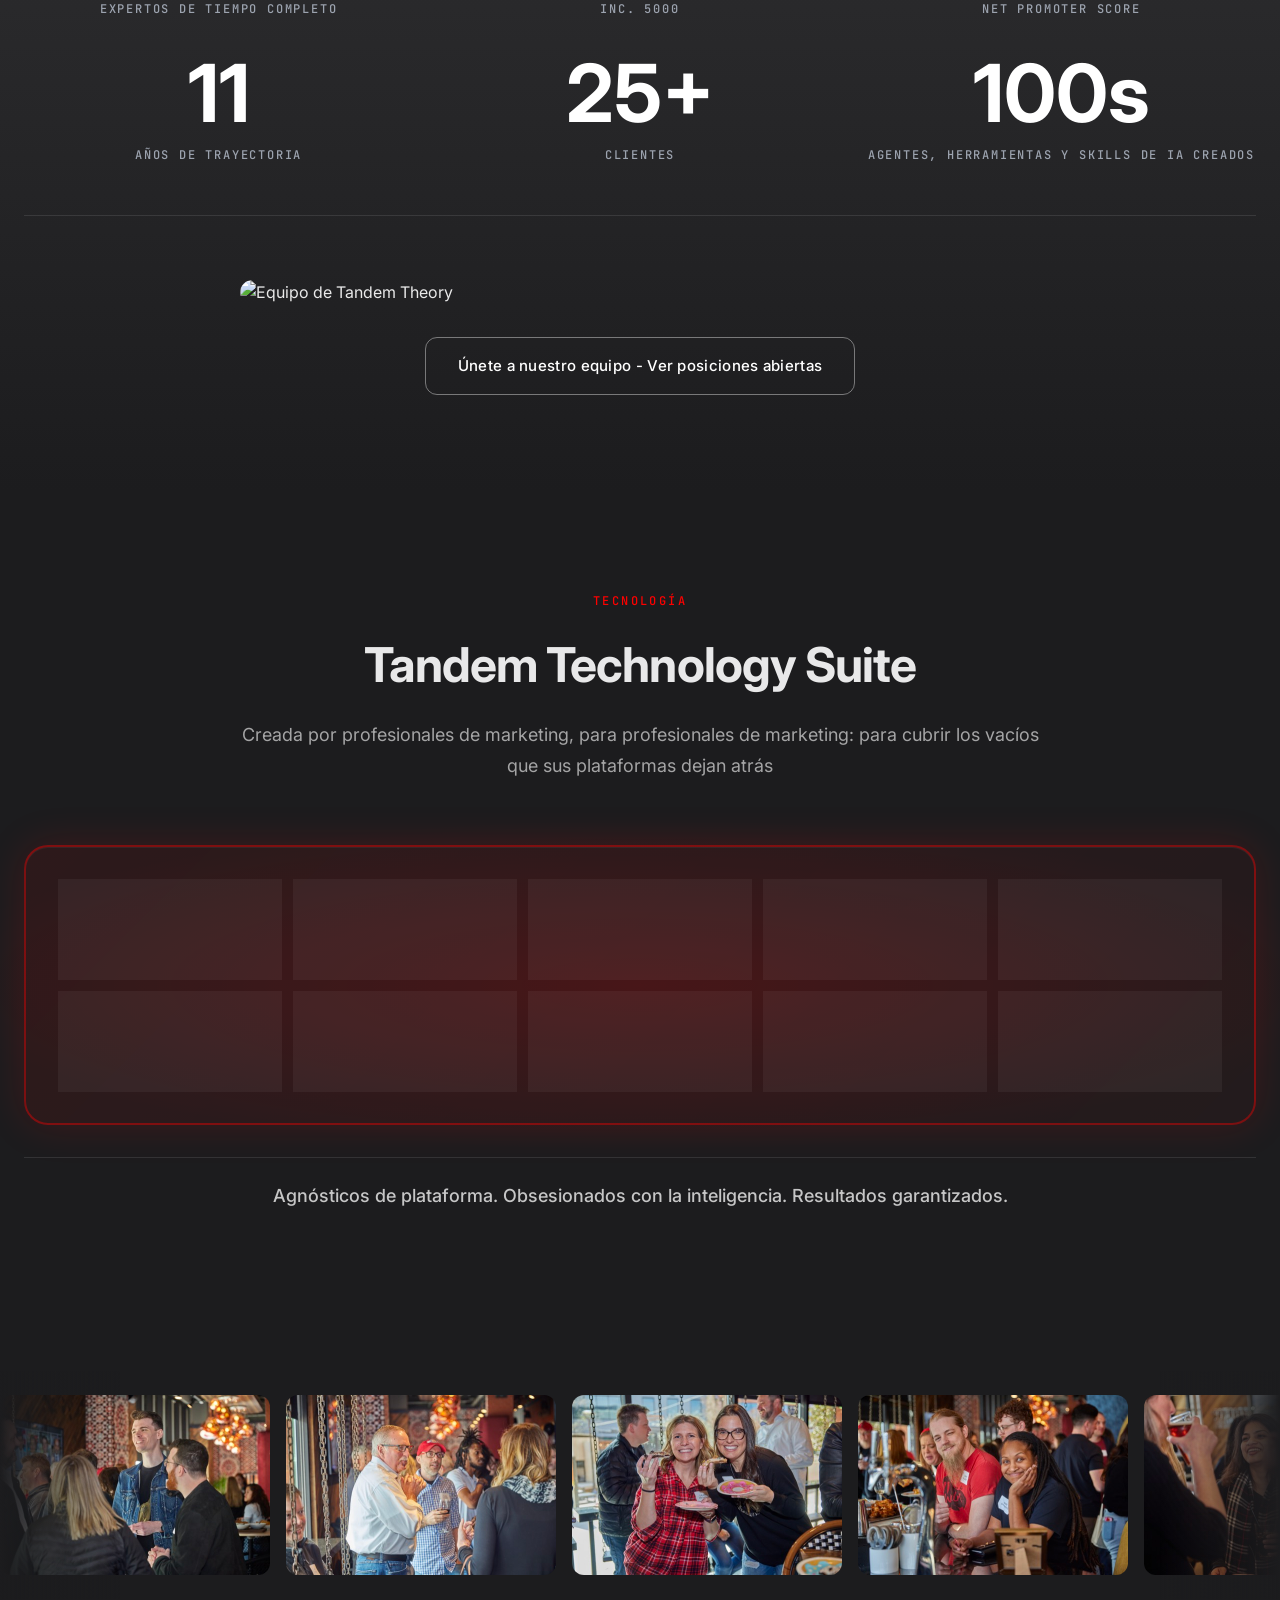
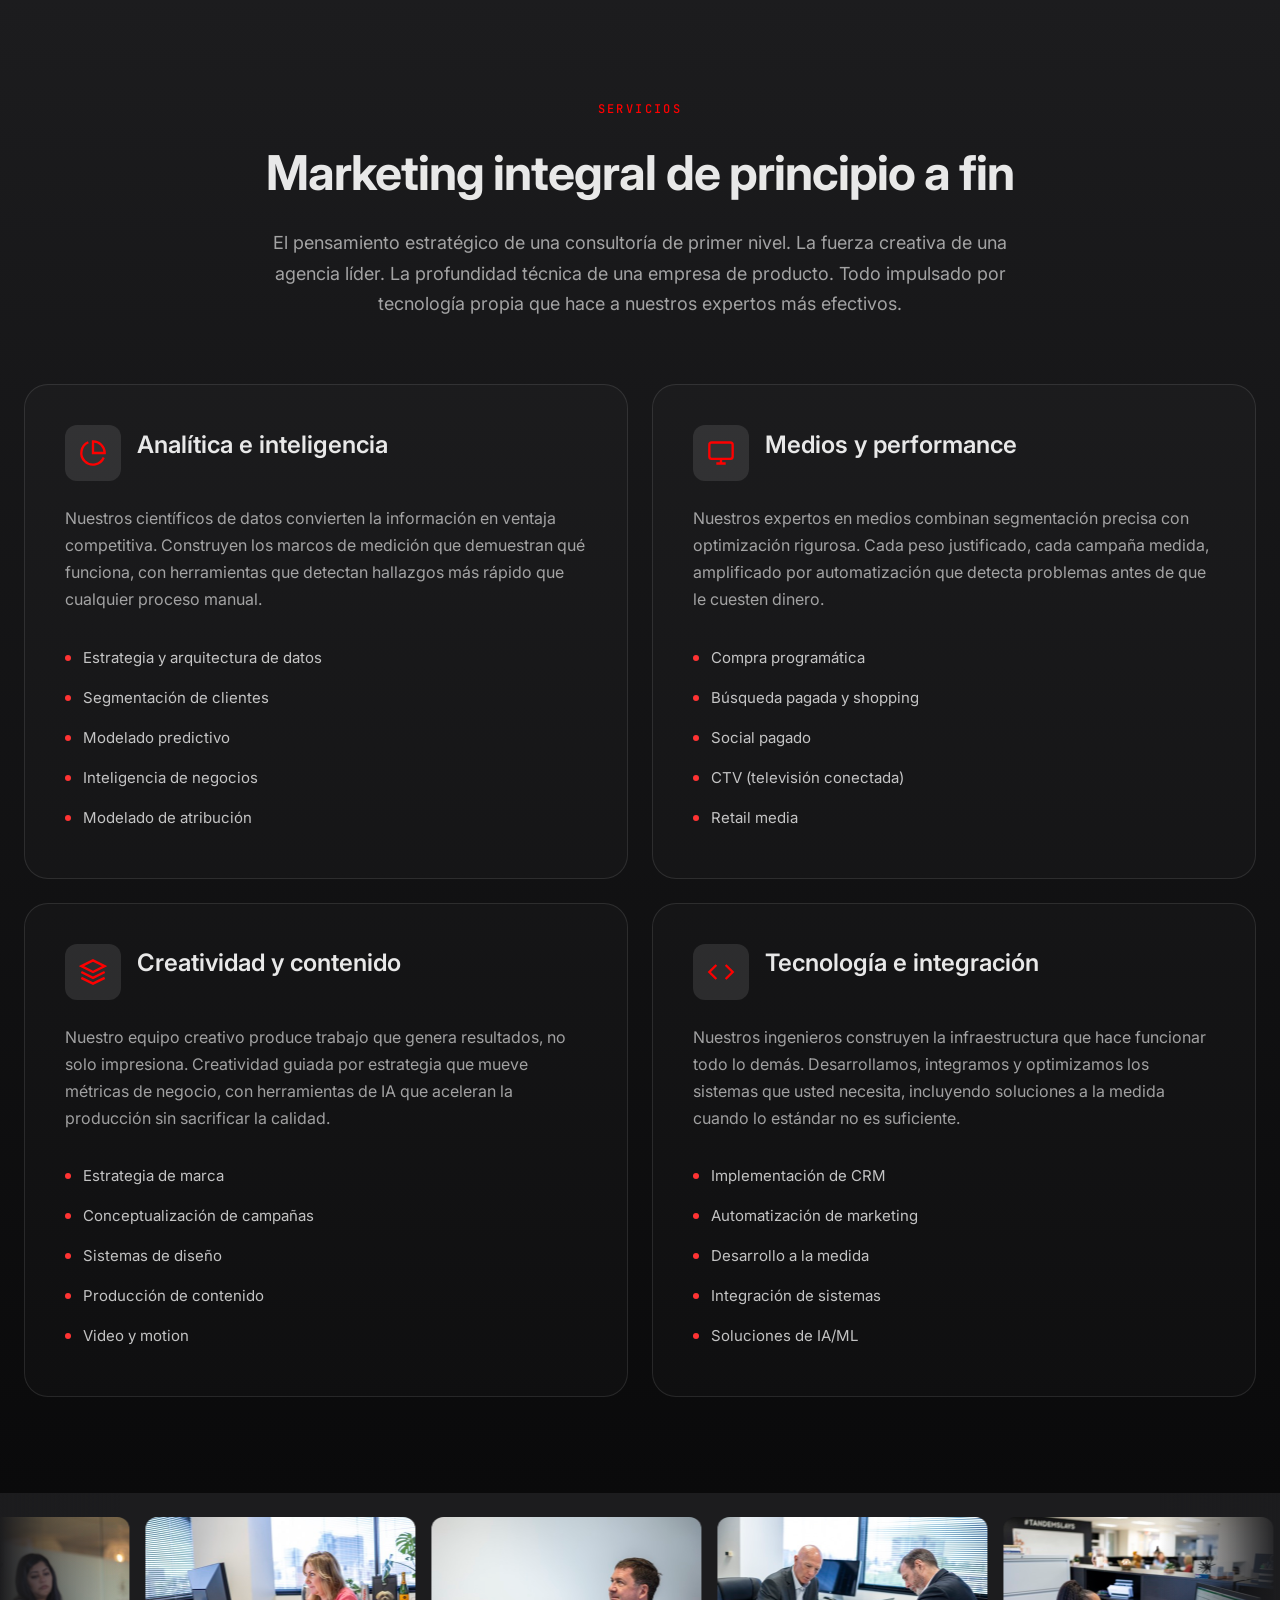
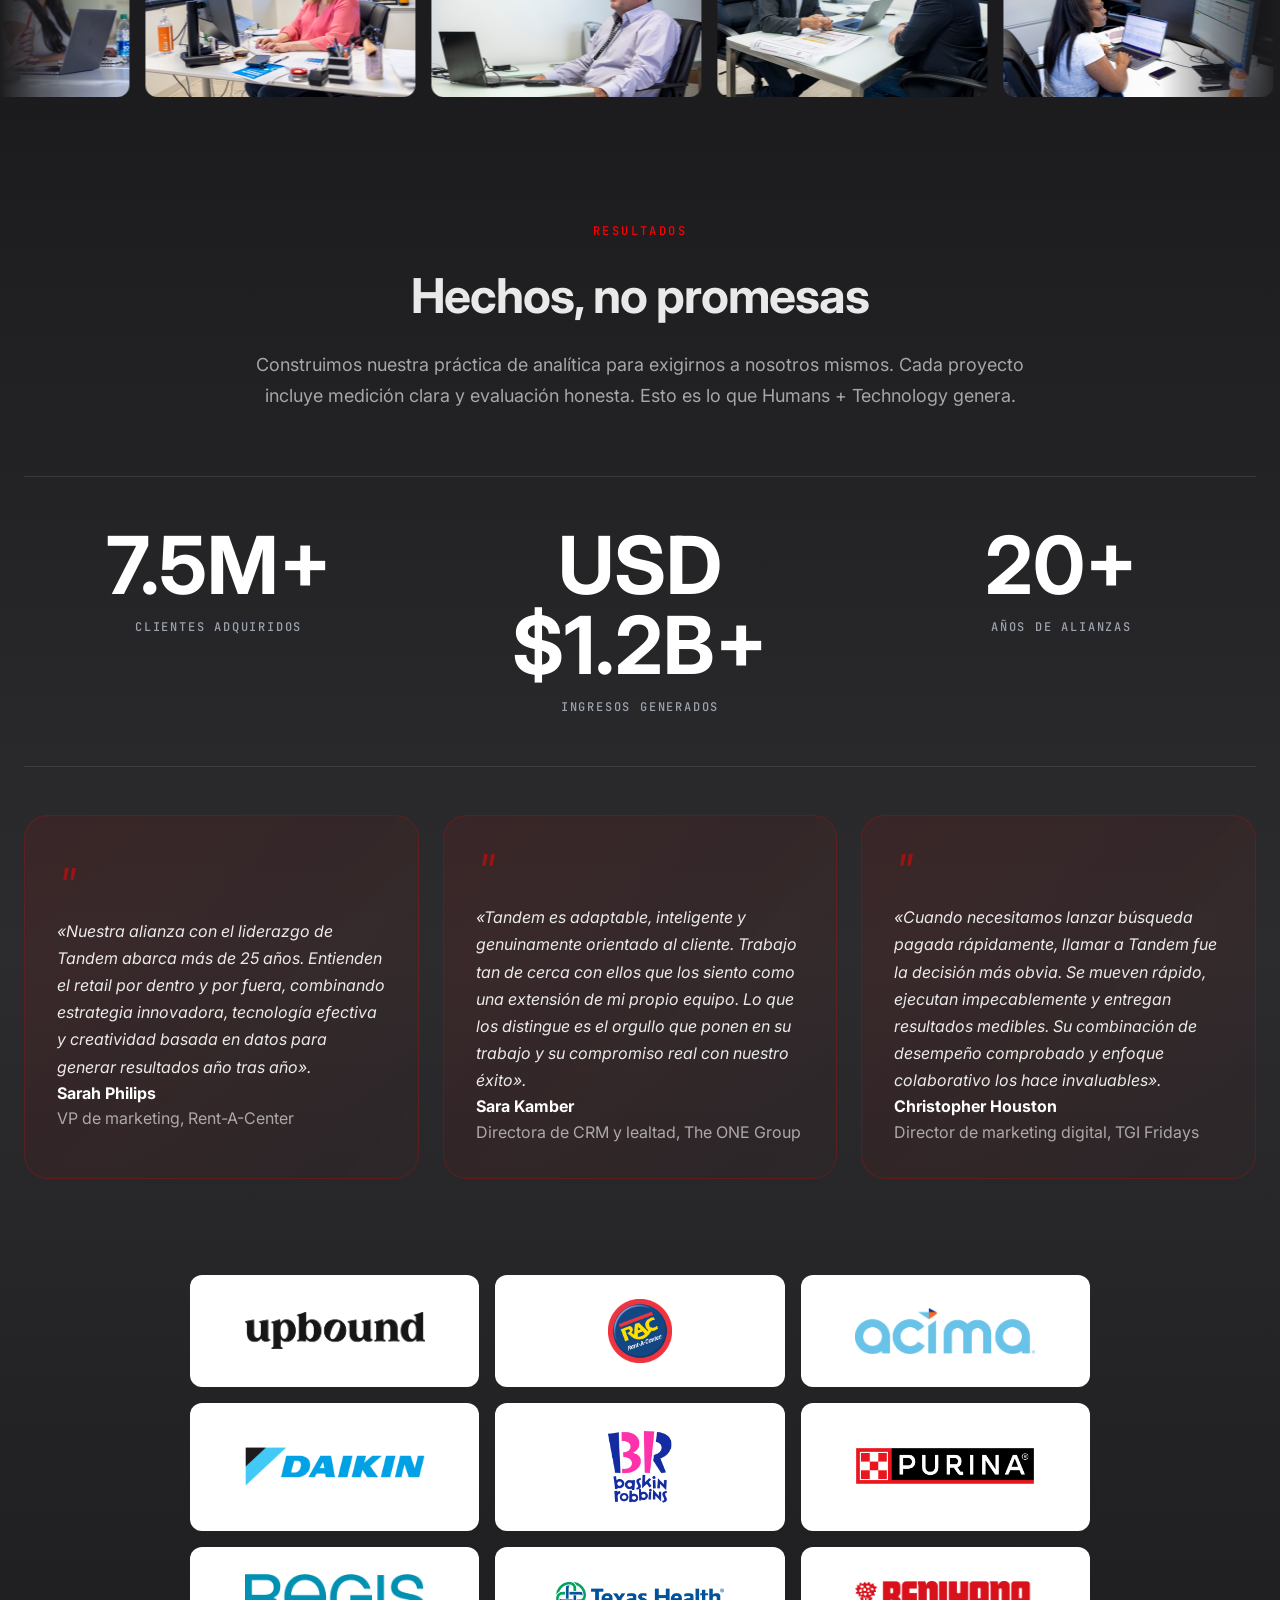
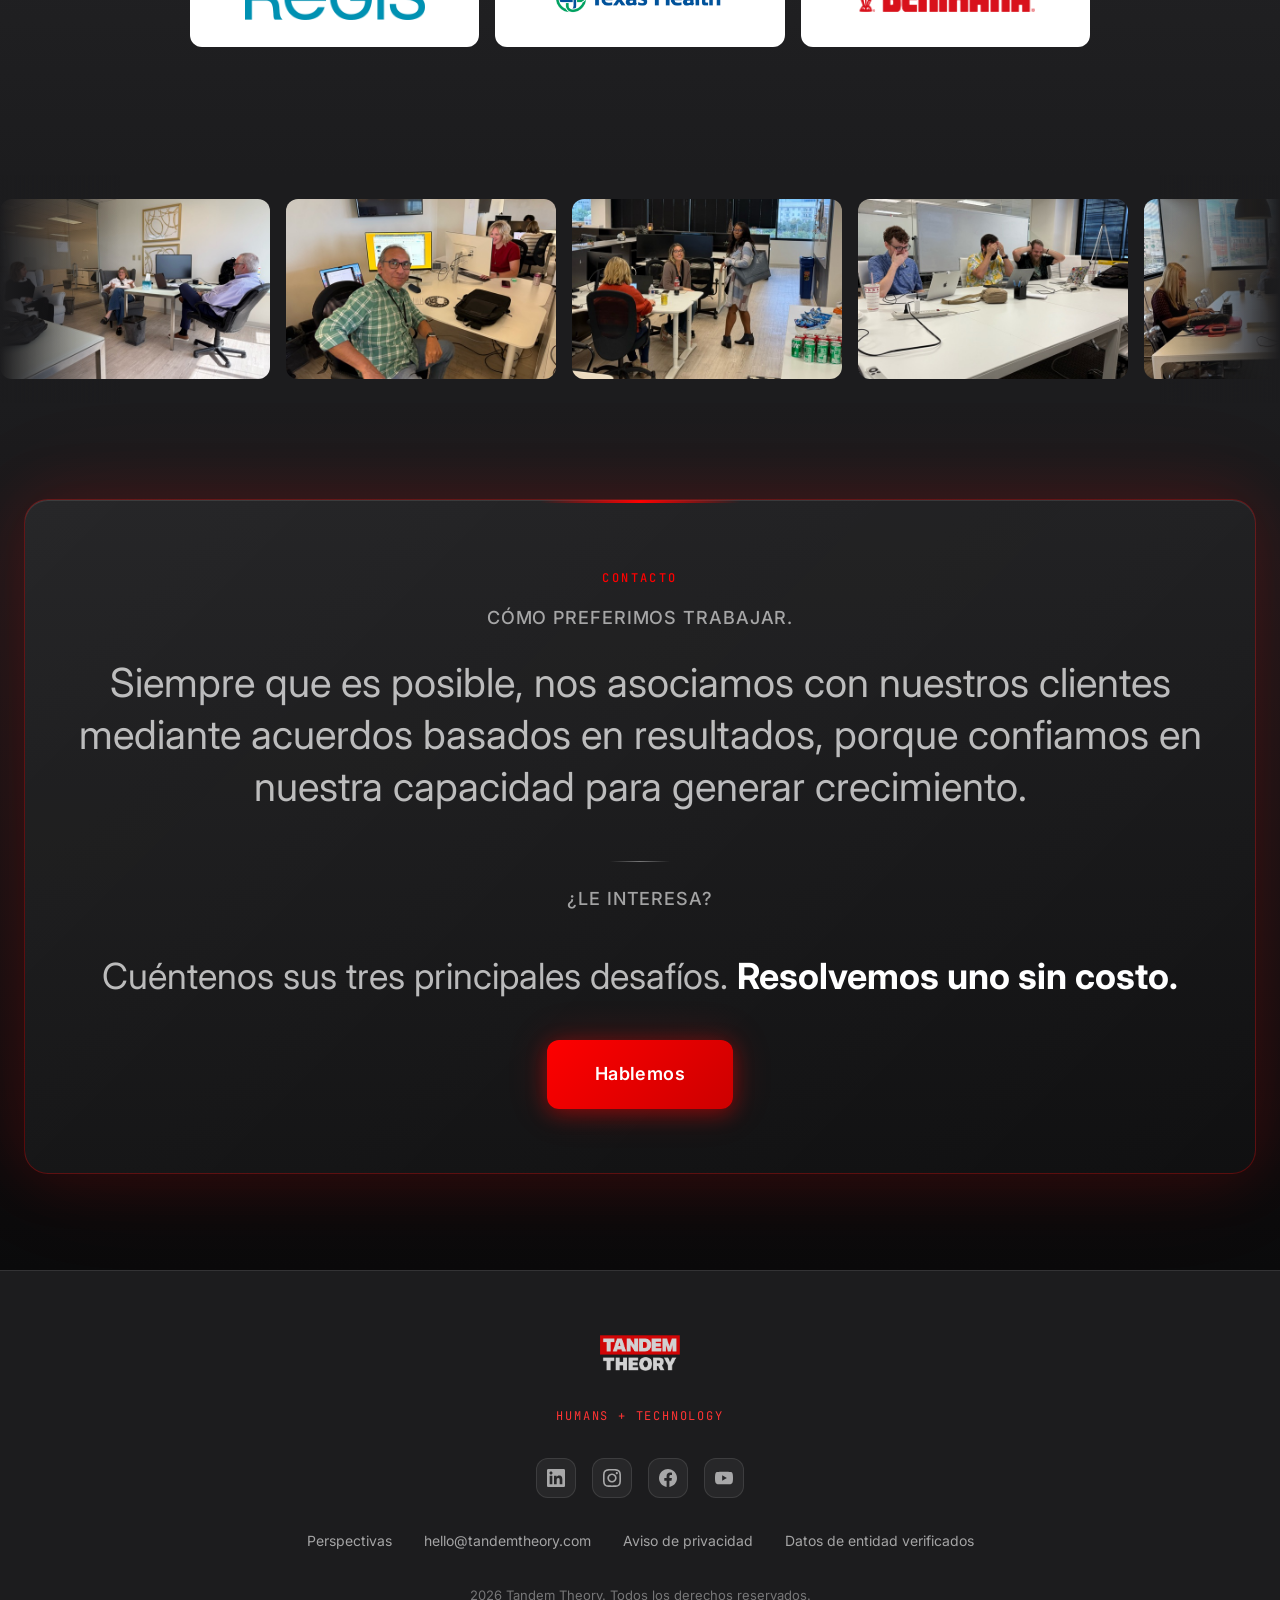
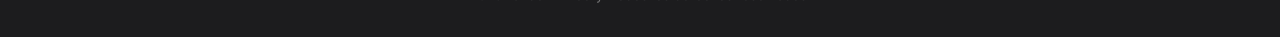
==== commit 81f28408: "Add EN | ES language switcher to nav on all pages EN links to tandemtheory.com, ES is highlighted as" ====
--- a/index.html
+++ b/index.html
@@ -330,6 +330,35 @@
       color: var(--white);
     }
 
+    .nav__lang {
+      display: flex;
+      align-items: center;
+      gap: 6px;
+      margin-left: var(--space-4);
+      font-family: var(--font-mono);
+      font-size: 0.75rem;
+      letter-spacing: 0.05em;
+    }
+
+    .nav__lang-link {
+      color: var(--white-60);
+      text-decoration: none;
+      transition: color var(--transition-fast);
+    }
+
+    .nav__lang-link:hover {
+      color: var(--white);
+    }
+
+    .nav__lang-divider {
+      color: var(--white-20);
+    }
+
+    .nav__lang-active {
+      color: var(--red-accent);
+      font-weight: 600;
+    }
+
     .nav__toggle {
       display: none;
       flex-direction: column;
@@ -2853,6 +2882,7 @@
           <li><a href="#capabilities" class="nav__link">Servicios</a></li>
           <li><a href="#results" class="nav__link">Resultados</a></li>
           <li><a href="#contact" class="btn btn--glass">Contacto</a></li>
+          <li class="nav__lang"><a href="https://tandemtheory.com" class="nav__lang-link">EN</a> <span class="nav__lang-divider">|</span> <span class="nav__lang-active">ES</span></li>
         </ul>
       </div>
     </div>
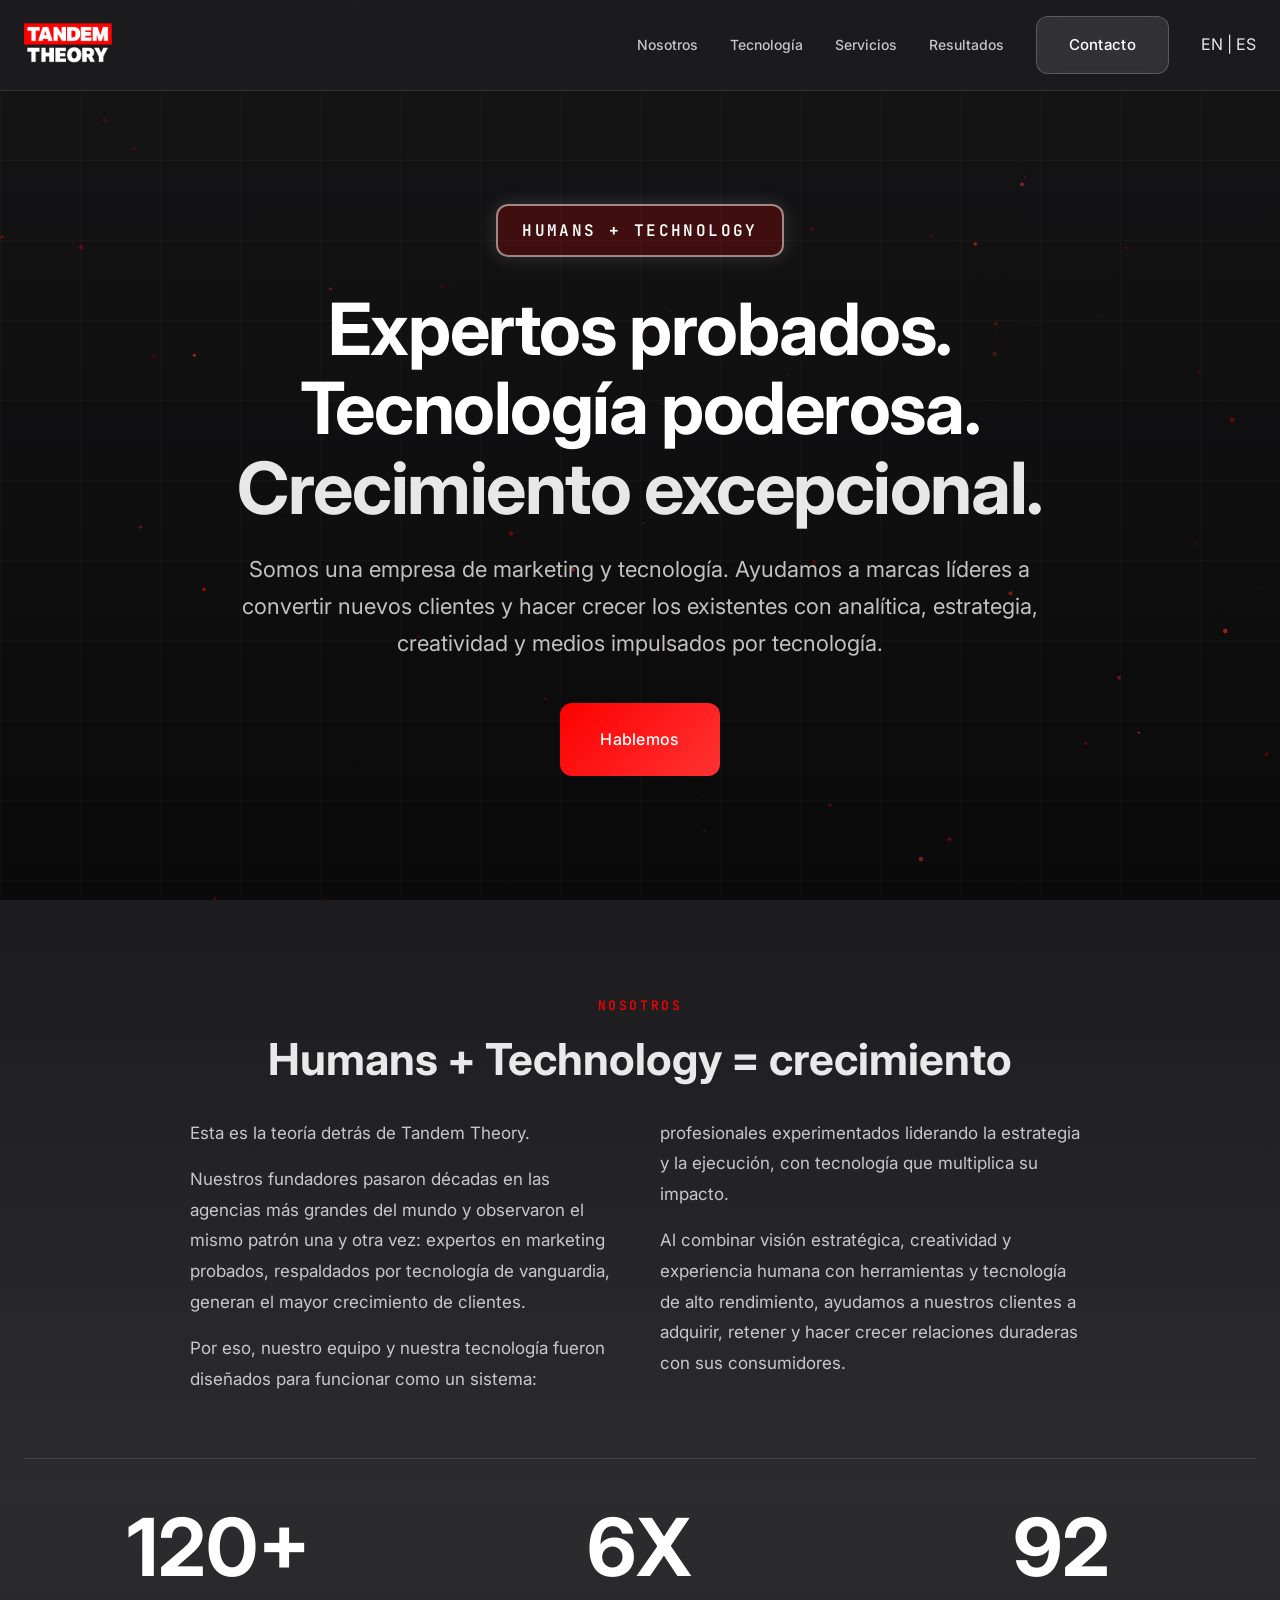
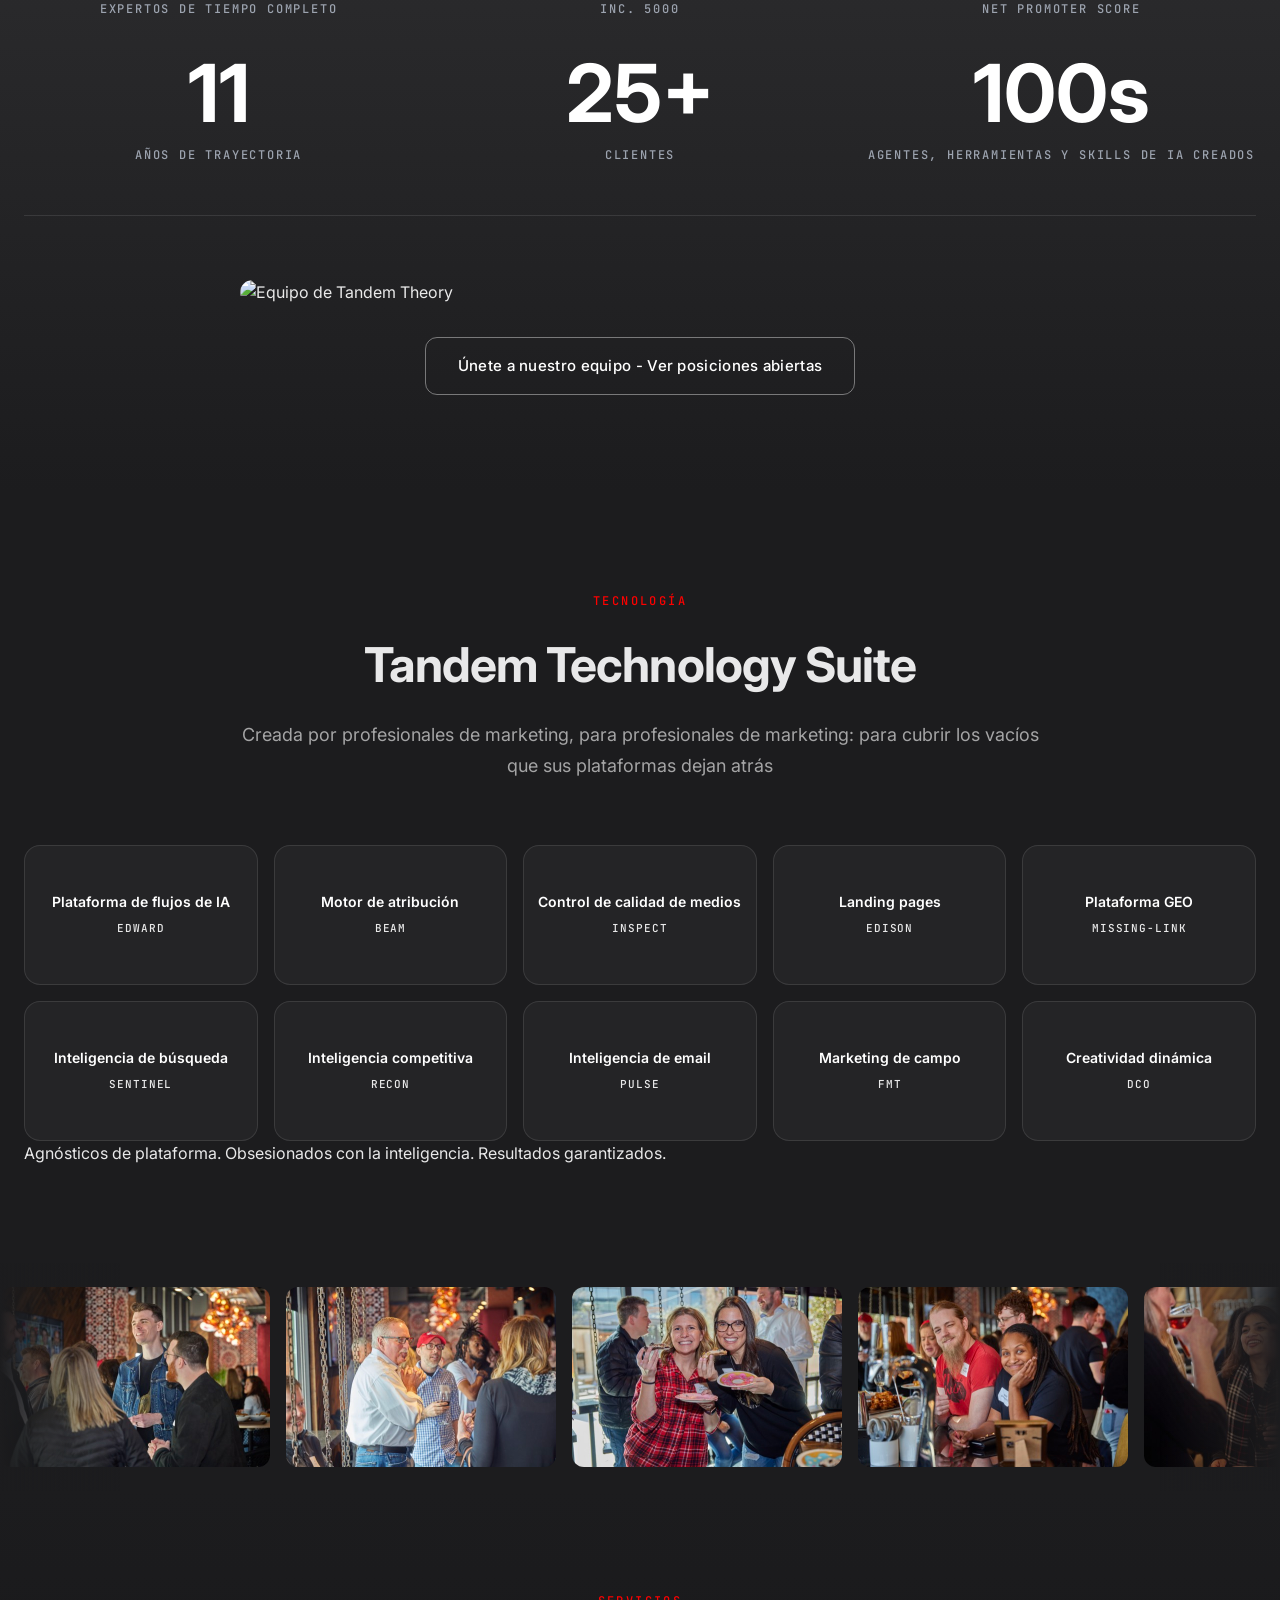
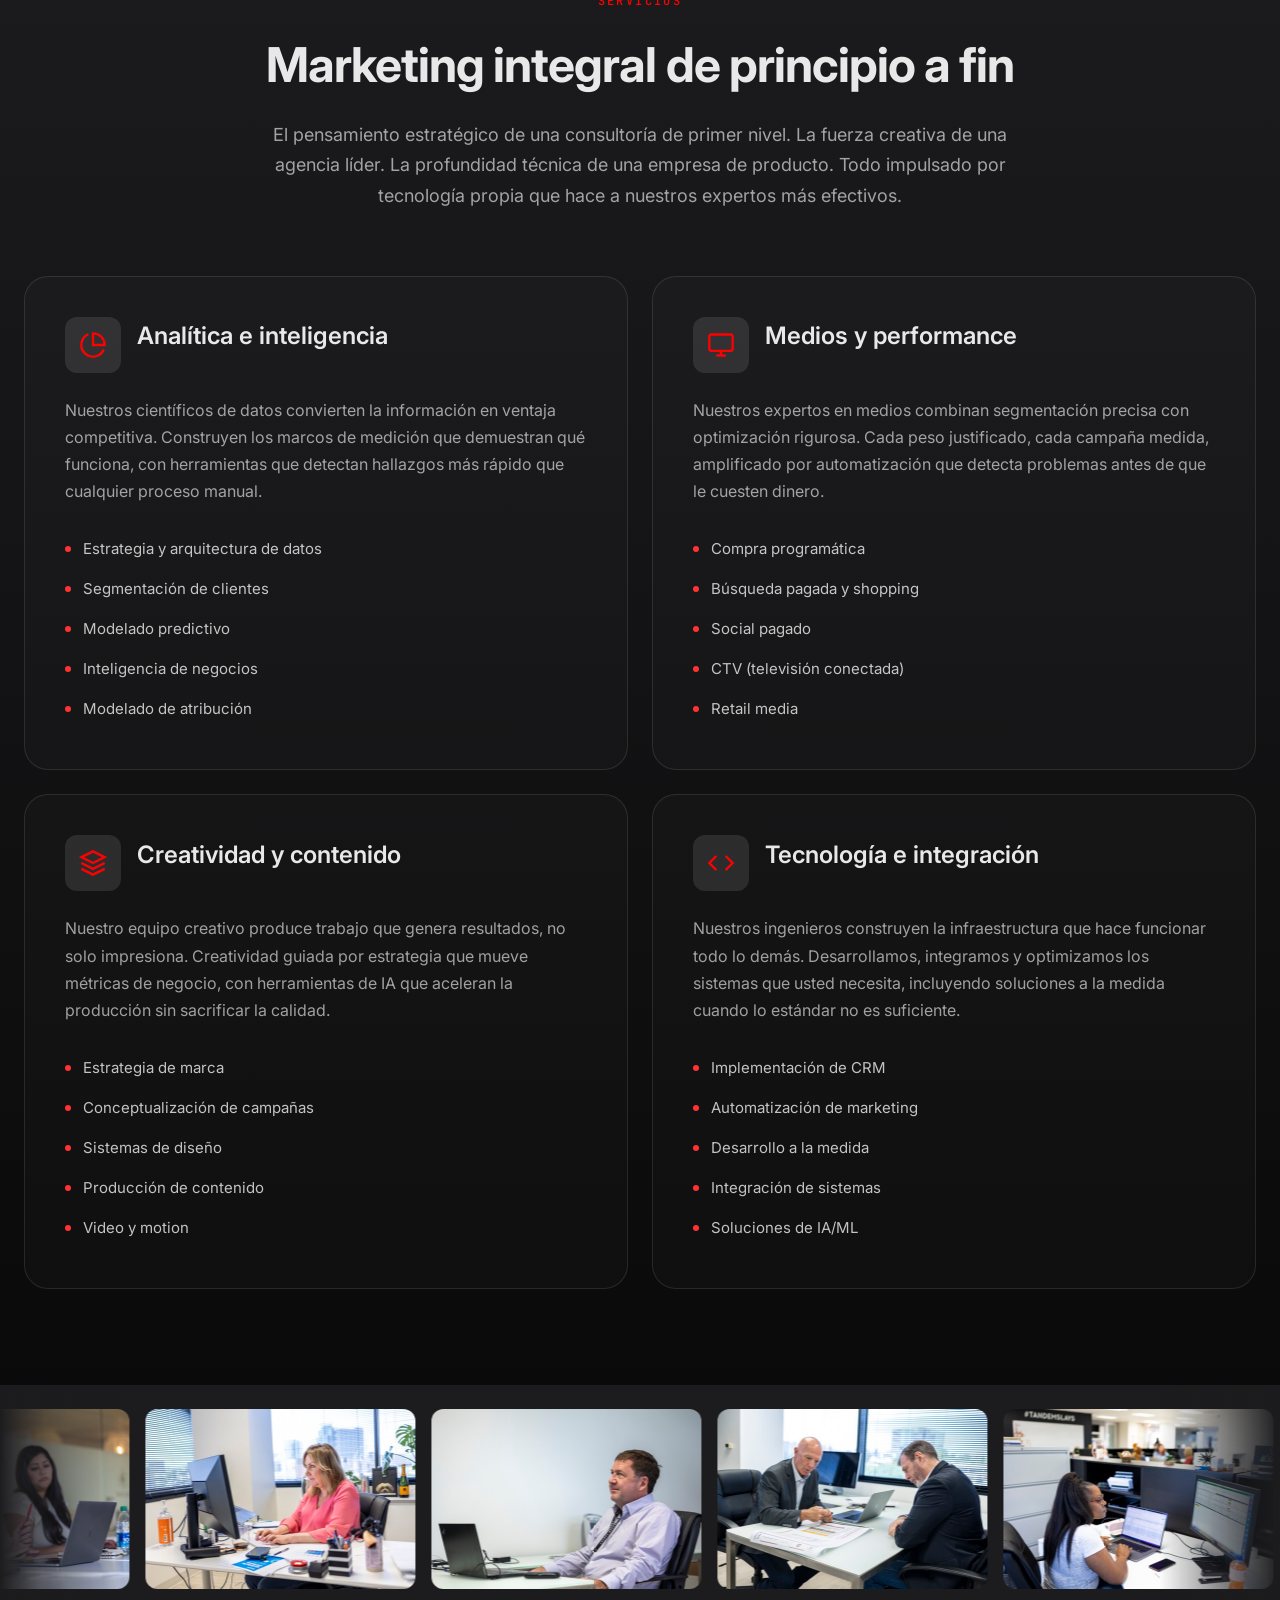
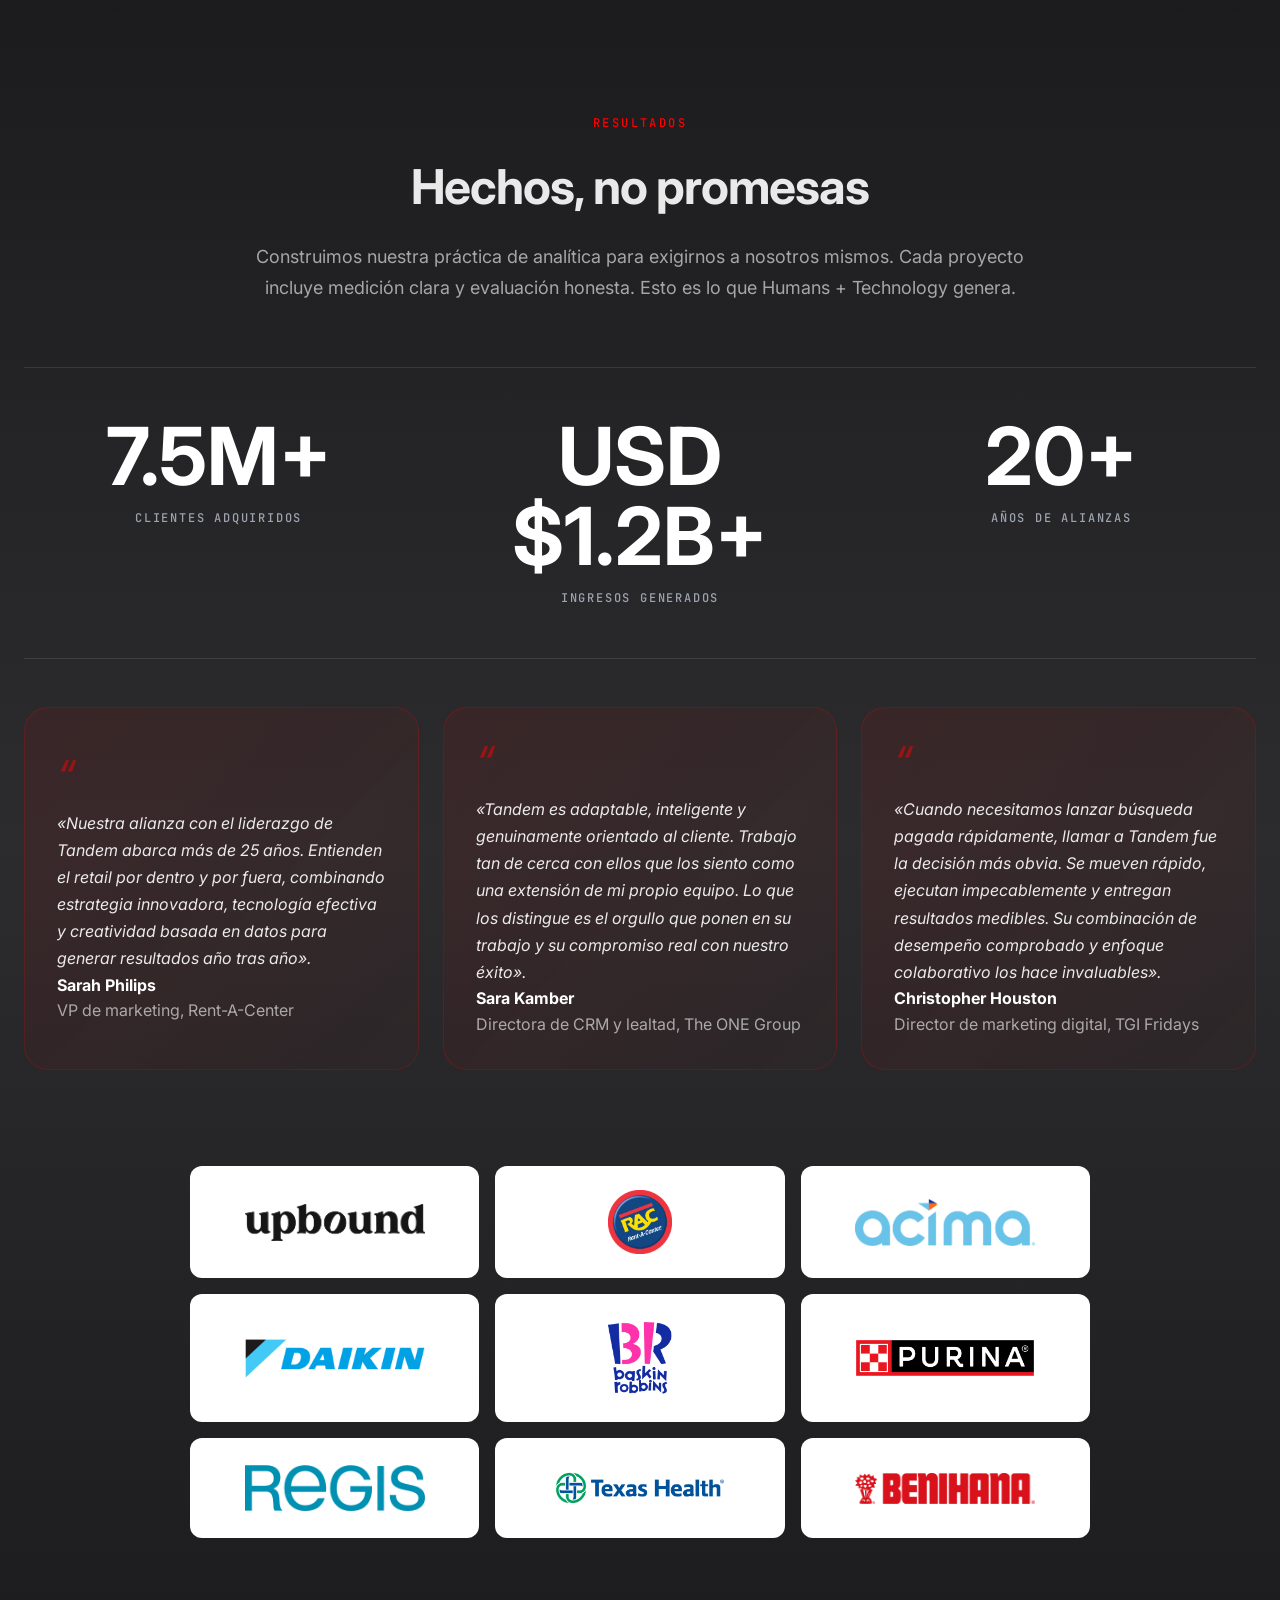
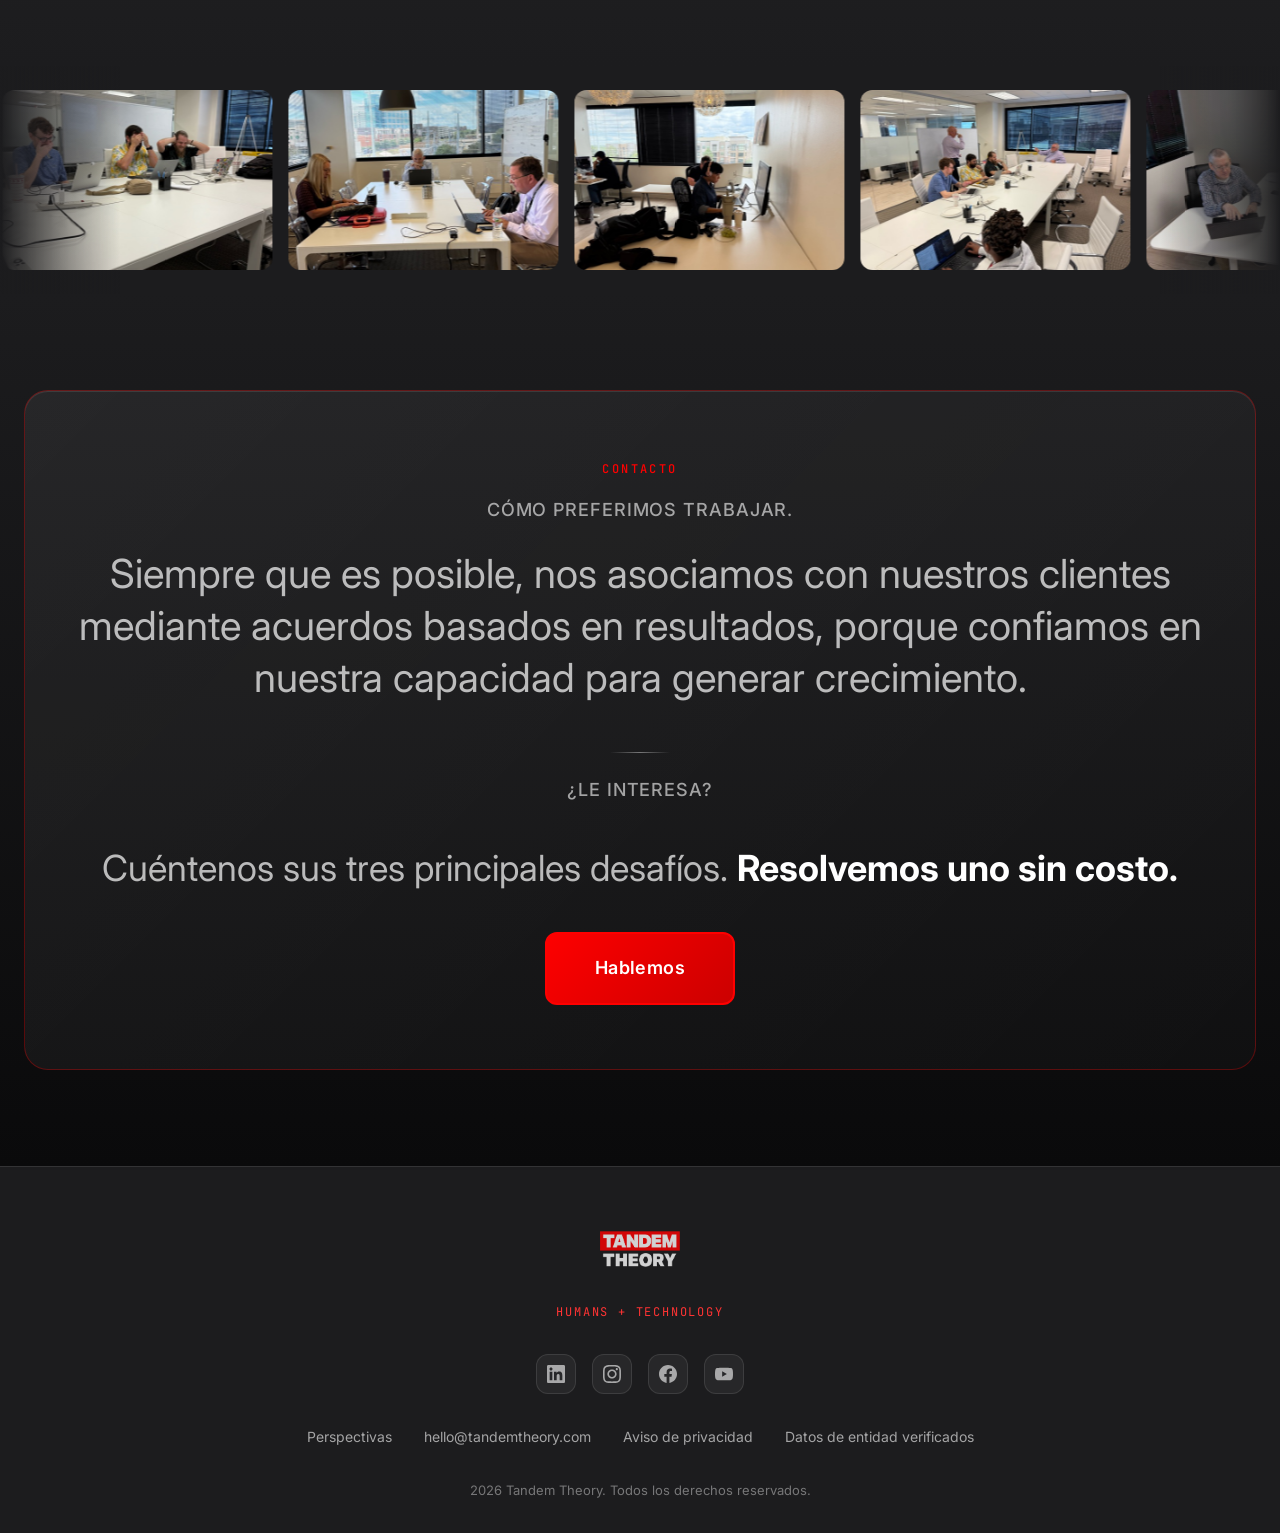
==== commit 5da628fc: "Replace all CSS with live WordPress site styles Downloaded all 19 CSS files from live tandemtheory.c" ====
--- a/index.html
+++ b/index.html
@@ -26,2840 +26,7 @@
   <!-- BugHerd -->
   <script type="text/javascript" src="https://www.bugherd.com/sidebarv2.js?apikey=samqx12xtiby1tspx6awha" async="true"></script>
 
-  <style>
-    /* ========================================
-       CSS VARIABLES & RESET
-       ======================================== */
-    :root {
-      /* Core Colors - Tandem Theory Palette */
-      --charcoal: #1c1c1e;
-      --charcoal-light: #2c2c2e;
-      --charcoal-lighter: #3a3a3c;
-      --red-accent: #fe0000;
-      --red-light: #ff3333;
-      --red-dark: #cc0000;
-      --gray-accent: #9ca3af;
-      --gray-light: #d1d5db;
-      --gray-dark: #6b7280;
-      --white: #ffffff;
-      --white-90: rgba(255, 255, 255, 0.9);
-      --white-75: rgba(255, 255, 255, 0.75);
-      --white-70: rgba(255, 255, 255, 0.7);
-      --white-60: rgba(255, 255, 255, 0.6);
-      --white-40: rgba(255, 255, 255, 0.4);
-      --white-20: rgba(255, 255, 255, 0.2);
-      --white-10: rgba(255, 255, 255, 0.1);
-      --white-05: rgba(255, 255, 255, 0.05);
-
-      /* Gradients */
-      --gradient-red: linear-gradient(135deg, var(--red-accent) 0%, var(--red-light) 100%);
-      --gradient-glass: linear-gradient(135deg, rgba(255,255,255,0.1) 0%, rgba(255,255,255,0.05) 100%);
-      --gradient-dark: linear-gradient(180deg, var(--charcoal) 0%, #0a0a0b 100%);
-
-      /* Typography */
-      --font-primary: 'Inter', -apple-system, BlinkMacSystemFont, sans-serif;
-      --font-mono: 'JetBrains Mono', monospace;
-
-      /* Spacing */
-      --space-1: 0.25rem;
-      --space-2: 0.5rem;
-      --space-3: 0.75rem;
-      --space-4: 1rem;
-      --space-6: 1.5rem;
-      --space-8: 2rem;
-      --space-10: 2.5rem;
-      --space-12: 3rem;
-      --space-16: 4rem;
-      --space-20: 5rem;
-      --space-24: 6rem;
-      --space-32: 8rem;
-
-      /* Border Radius */
-      --radius-sm: 8px;
-      --radius-md: 12px;
-      --radius-lg: 16px;
-      --radius-xl: 24px;
-      --radius-2xl: 32px;
-
-      /* Shadows */
-      --shadow-glow-red: 0 0 60px rgba(254, 0, 0, 0.3);
-      --shadow-glass: 0 8px 32px rgba(0, 0, 0, 0.3);
-
-      /* Transitions */
-      --transition-fast: 150ms ease;
-      --transition-base: 300ms ease;
-      --transition-slow: 500ms ease;
-
-      /* Z-index */
-      --z-particles: 1;
-      --z-content: 10;
-      --z-nav: 100;
-      --z-modal: 1000;
-    }
-
-    /* Reset */
-    *, *::before, *::after {
-      box-sizing: border-box;
-      margin: 0;
-      padding: 0;
-    }
-
-    html {
-      scroll-behavior: smooth;
-      -webkit-font-smoothing: antialiased;
-      -moz-osx-font-smoothing: grayscale;
-    }
-
-    body {
-      font-family: var(--font-primary);
-      font-size: 16px;
-      line-height: 1.6;
-      color: var(--white-90);
-      background: var(--charcoal);
-      overflow-x: hidden;
-    }
-
-    img {
-      max-width: 100%;
-      height: auto;
-      display: block;
-    }
-
-    a {
-      color: inherit;
-      text-decoration: none;
-    }
-
-    button {
-      font-family: inherit;
-      cursor: pointer;
-      border: none;
-      background: none;
-    }
-
-    /* ========================================
-       UTILITY CLASSES
-       ======================================== */
-    .container {
-      width: 100%;
-      max-width: 1280px;
-      margin: 0 auto;
-      padding: 0 var(--space-6);
-    }
-
-    .container--narrow {
-      max-width: 900px;
-    }
-
-    .text-gradient {
-      background: var(--gradient-red);
-      -webkit-background-clip: text;
-      -webkit-text-fill-color: transparent;
-      background-clip: text;
-    }
-
-    .text-gradient-red {
-      background: var(--gradient-red);
-      -webkit-background-clip: text;
-      -webkit-text-fill-color: transparent;
-      background-clip: text;
-    }
-
-    /* ========================================
-       GLASSMORPHISM COMPONENTS
-       ======================================== */
-    .glass {
-      background: rgba(255, 255, 255, 0.05);
-      backdrop-filter: blur(20px);
-      -webkit-backdrop-filter: blur(20px);
-      border: 1px solid var(--white-10);
-      border-radius: var(--radius-lg);
-    }
-
-    .glass--dark {
-      background: rgba(28, 28, 30, 0.8);
-      backdrop-filter: blur(20px);
-      -webkit-backdrop-filter: blur(20px);
-      border: 1px solid var(--white-10);
-    }
-
-    .glass--red {
-      background: rgba(254, 0, 0, 0.1);
-      border: 1px solid rgba(254, 0, 0, 0.2);
-    }
-
-    /* ========================================
-       BUTTONS
-       ======================================== */
-    .btn {
-      display: inline-flex;
-      align-items: center;
-      justify-content: center;
-      gap: var(--space-2);
-      padding: var(--space-4) var(--space-8);
-      font-size: 0.9375rem;
-      font-weight: 500;
-      letter-spacing: 0.02em;
-      border-radius: var(--radius-md);
-      transition: all var(--transition-base);
-      position: relative;
-      overflow: hidden;
-    }
-
-    .btn--primary {
-      background: var(--gradient-red);
-      color: var(--white);
-      box-shadow: var(--shadow-glow-red);
-    }
-
-    .btn--primary:hover {
-      transform: translateY(-2px);
-      box-shadow: 0 0 80px rgba(254, 0, 0, 0.5);
-    }
-
-    .btn--outline {
-      background: transparent;
-      color: var(--white);
-      border: 1px solid var(--white-40);
-    }
-
-    .btn--outline:hover {
-      background: var(--white-10);
-      border-color: var(--white-60);
-    }
-
-    .btn--glass {
-      background: rgba(255, 255, 255, 0.1);
-      backdrop-filter: blur(10px);
-      -webkit-backdrop-filter: blur(10px);
-      color: var(--white);
-      border: 1px solid var(--white-20);
-      transition:
-        background 0.3s ease,
-        border-color 0.3s ease,
-        box-shadow 0.3s ease,
-        transform 0.2s ease;
-    }
-
-    .btn--glass:hover {
-      background: rgba(254, 0, 0, 0.15);
-      border-color: var(--red-accent);
-      box-shadow:
-        0 0 20px rgba(254, 0, 0, 0.25),
-        0 0 40px rgba(254, 0, 0, 0.15);
-      transform: translateY(-1px);
-    }
-
-    .btn--glass:active {
-      transform: translateY(0);
-      box-shadow: 0 0 15px rgba(254, 0, 0, 0.2);
-    }
-
-    .btn--lg {
-      padding: var(--space-6) var(--space-10);
-      font-size: 1rem;
-    }
-
-    /* ========================================
-       NAVIGATION
-       ======================================== */
-    .nav {
-      position: fixed;
-      top: 0;
-      left: 0;
-      right: 0;
-      z-index: var(--z-nav);
-      padding: var(--space-4) 0;
-      transition: all var(--transition-base);
-    }
-
-    .nav.scrolled {
-      background: rgba(28, 28, 30, 0.95);
-      backdrop-filter: blur(20px);
-      -webkit-backdrop-filter: blur(20px);
-      border-bottom: 1px solid var(--white-10);
-    }
-
-    .nav__inner {
-      display: flex;
-      align-items: center;
-      justify-content: space-between;
-    }
-
-    .nav__logo img {
-      height: 44px;
-      width: auto;
-    }
-
-    .nav__menu {
-      display: flex;
-      align-items: center;
-      gap: var(--space-8);
-      list-style: none;
-    }
-
-    .nav__link {
-      font-size: 0.875rem;
-      font-weight: 500;
-      color: var(--white-75);
-      transition: color var(--transition-fast);
-      position: relative;
-    }
-
-    .nav__link:hover {
-      color: var(--white);
-    }
-
-    .nav__link::after {
-      content: '';
-      position: absolute;
-      bottom: -4px;
-      left: 0;
-      width: 0;
-      height: 2px;
-      background: var(--gradient-red);
-      transition: width var(--transition-base);
-    }
-
-    .nav__link:hover::after,
-    .nav__link--active::after {
-      width: 100%;
-    }
-
-    .nav__link--active {
-      color: var(--white);
-    }
-
-    .nav__lang {
-      display: flex;
-      align-items: center;
-      gap: 6px;
-      margin-left: var(--space-4);
-      font-family: var(--font-mono);
-      font-size: 0.75rem;
-      letter-spacing: 0.05em;
-    }
-
-    .nav__lang-link {
-      color: var(--white-60);
-      text-decoration: none;
-      transition: color var(--transition-fast);
-    }
-
-    .nav__lang-link:hover {
-      color: var(--white);
-    }
-
-    .nav__lang-divider {
-      color: var(--white-20);
-    }
-
-    .nav__lang-active {
-      color: var(--red-accent);
-      font-weight: 600;
-    }
-
-    .nav__toggle {
-      display: none;
-      flex-direction: column;
-      gap: 5px;
-      padding: var(--space-2);
-    }
-
-    .nav__toggle span {
-      display: block;
-      width: 24px;
-      height: 2px;
-      background: var(--white);
-      transition: all var(--transition-fast);
-    }
-
-    .nav__toggle.active span:nth-child(1) {
-      transform: rotate(45deg) translate(5px, 5px);
-    }
-
-    .nav__toggle.active span:nth-child(2) {
-      opacity: 0;
-    }
-
-    .nav__toggle.active span:nth-child(3) {
-      transform: rotate(-45deg) translate(5px, -5px);
-    }
-
-    /* Mobile Navigation */
-    @media (max-width: 900px) {
-      .nav__toggle {
-        display: flex;
-        z-index: var(--z-modal);
-      }
-
-      .nav__menu {
-        position: fixed;
-        top: 0;
-        left: 0;
-        right: 0;
-        bottom: 0;
-        flex-direction: column;
-        justify-content: center;
-        gap: var(--space-8);
-        background: var(--charcoal);
-        opacity: 0;
-        visibility: hidden;
-        transition: all var(--transition-base);
-      }
-
-      .nav__menu.active {
-        opacity: 1;
-        visibility: visible;
-      }
-
-      .nav__link {
-        font-size: 1.5rem;
-      }
-    }
-
-    /* ========================================
-       HERO SECTION
-       ======================================== */
-    .hero {
-      position: relative;
-      z-index: 1;
-      min-height: 100vh;
-      display: flex;
-      align-items: center;
-      justify-content: center;
-      overflow: hidden;
-      background: var(--gradient-dark);
-    }
-
-    /* Video Background */
-    .hero__video-container {
-      position: absolute;
-      top: 0;
-      left: 0;
-      width: 100%;
-      height: 100%;
-      z-index: 0;
-    }
-
-    .hero__video {
-      width: 100%;
-      height: 100%;
-      object-fit: cover;
-    }
-
-    .hero__video-overlay {
-      position: absolute;
-      top: 0;
-      left: 0;
-      width: 100%;
-      height: 100%;
-      background: rgba(10, 10, 12, 0.4);
-    }
-
-    /* Particle Canvas */
-    .hero__particles {
-      position: absolute;
-      top: 0;
-      left: 0;
-      width: 100%;
-      height: 100%;
-      z-index: var(--z-particles);
-    }
-
-    /* Animated Layers Background */
-    .hero__layers {
-      position: absolute;
-      top: 50%;
-      left: 50%;
-      transform: translate(-50%, -50%);
-      width: 120%;
-      height: 120%;
-      z-index: var(--z-particles);
-      pointer-events: none;
-    }
-
-    .layer {
-      position: absolute;
-      border-radius: var(--radius-2xl);
-      opacity: 0.15;
-      animation: layerFloat 20s ease-in-out infinite;
-    }
-
-    .layer--1 {
-      top: 10%;
-      left: 5%;
-      width: 400px;
-      height: 250px;
-      background: linear-gradient(135deg, var(--red-accent) 0%, transparent 70%);
-      animation-delay: 0s;
-    }
-
-    .layer--2 {
-      top: 30%;
-      right: 10%;
-      width: 350px;
-      height: 200px;
-      background: linear-gradient(135deg, var(--red-accent) 0%, transparent 70%);
-      animation-delay: -5s;
-    }
-
-    .layer--3 {
-      bottom: 20%;
-      left: 15%;
-      width: 300px;
-      height: 180px;
-      background: linear-gradient(135deg, var(--red-accent) 0%, transparent 70%);
-      animation-delay: -10s;
-    }
-
-    .layer--4 {
-      bottom: 30%;
-      right: 20%;
-      width: 450px;
-      height: 280px;
-      background: linear-gradient(135deg, var(--red-light) 0%, transparent 70%);
-      animation-delay: -15s;
-    }
-
-    @keyframes layerFloat {
-      0%, 100% {
-        transform: translate(0, 0) rotate(0deg);
-      }
-      25% {
-        transform: translate(20px, -30px) rotate(2deg);
-      }
-      50% {
-        transform: translate(-10px, 20px) rotate(-1deg);
-      }
-      75% {
-        transform: translate(30px, 10px) rotate(1deg);
-      }
-    }
-
-    /* Grid overlay */
-    .hero__grid {
-      position: absolute;
-      top: 0;
-      left: 0;
-      width: 100%;
-      height: 100%;
-      background-image:
-        linear-gradient(var(--white-05) 1px, transparent 1px),
-        linear-gradient(90deg, var(--white-05) 1px, transparent 1px);
-      background-size: 80px 80px;
-      z-index: var(--z-particles);
-      opacity: 0.5;
-    }
-
-    .hero__content {
-      position: relative;
-      z-index: var(--z-content);
-      text-align: center;
-      max-width: 1000px;
-      padding: var(--space-16) var(--space-6) 0;
-    }
-
-    .hero__badge {
-      display: inline-flex;
-      align-items: center;
-      gap: var(--space-3);
-      font-family: var(--font-mono);
-      font-size: 1rem;
-      font-weight: 600;
-      letter-spacing: 0.15em;
-      text-transform: uppercase;
-      margin-bottom: var(--space-8);
-      padding: var(--space-3) var(--space-6);
-      background: linear-gradient(135deg, rgba(254, 0, 0, 0.2) 0%, rgba(254, 0, 0, 0.2) 100%);
-      border: 2px solid rgba(254, 0, 0, 0.5);
-      border-radius: var(--radius-md);
-      box-shadow: var(--shadow-glow-red);
-    }
-
-    .hero__badge-text {
-      background: linear-gradient(135deg, var(--red-light) 0%, var(--red-light) 100%);
-      -webkit-background-clip: text;
-      -webkit-text-fill-color: transparent;
-      background-clip: text;
-    }
-
-    .hero__badge-tm {
-      font-size: 0.65em;
-      vertical-align: top;
-      margin-left: 1px;
-      color: var(--white-40);
-      -webkit-text-fill-color: var(--white-40);
-    }
-
-    .hero__title {
-      font-size: clamp(2.5rem, 7vw, 4.5rem);
-      font-weight: 700;
-      line-height: 1.1;
-      letter-spacing: -0.02em;
-      margin-bottom: var(--space-6);
-    }
-
-    .hero__title .highlight {
-      color: var(--white);
-    }
-
-
-    .hero__subtitle {
-      font-size: clamp(1.125rem, 2vw, 1.375rem);
-      color: var(--white-75);
-      max-width: 800px;
-      margin: 0 auto var(--space-10);
-      line-height: 1.7;
-    }
-
-    .hero__cta {
-      display: flex;
-      flex-wrap: wrap;
-      gap: var(--space-4);
-      justify-content: center;
-    }
-
-    /* ========================================
-       SECTION STYLES
-       ======================================== */
-    .section {
-      padding: var(--space-24) 0;
-      position: relative;
-      z-index: var(--z-content);
-      background: var(--charcoal);
-    }
-
-    .section--dark {
-      background: var(--charcoal);
-    }
-
-    .section--darker {
-      background: var(--gradient-dark);
-    }
-
-    .section--gradient {
-      background: linear-gradient(180deg, var(--charcoal) 0%, var(--charcoal-light) 50%, var(--charcoal) 100%);
-    }
-
-    .section__header {
-      text-align: center;
-      max-width: 800px;
-      margin: 0 auto var(--space-16);
-    }
-
-    .section__label {
-      display: inline-block;
-      font-family: var(--font-mono);
-      font-size: 0.75rem;
-      font-weight: 500;
-      letter-spacing: 0.2em;
-      text-transform: uppercase;
-      color: var(--red-accent);
-      margin-bottom: var(--space-4);
-    }
-
-    .section__title {
-      font-size: clamp(2rem, 5vw, 3rem);
-      font-weight: 700;
-      letter-spacing: -0.02em;
-      margin-bottom: var(--space-4);
-    }
-
-    .section__subtitle {
-      font-size: 1.125rem;
-      color: var(--white-60);
-      line-height: 1.7;
-    }
-
-    .section__subtitle--secondary {
-      margin-top: var(--space-4);
-      font-size: 1rem;
-      color: var(--white-40);
-    }
-
-    /* ========================================
-       OUR THEORY SECTION
-       ======================================== */
-    .theory {
-      position: relative;
-      overflow: hidden;
-    }
-
-    .theory__content {
-      display: grid;
-      grid-template-columns: 1fr 1fr;
-      gap: var(--space-16);
-      align-items: center;
-    }
-
-    .theory__text {
-      max-width: 560px;
-    }
-
-    .theory__tagline {
-      font-family: var(--font-mono);
-      font-size: 0.8125rem;
-      font-weight: 500;
-      letter-spacing: 0.2em;
-      text-transform: uppercase;
-      color: var(--red-accent);
-      margin-bottom: var(--space-4);
-    }
-
-    .theory__title {
-      font-size: clamp(2rem, 4vw, 2.75rem);
-      font-weight: 700;
-      line-height: 1.2;
-      margin-bottom: var(--space-6);
-    }
-
-    .theory__description {
-      font-size: 1.125rem;
-      color: var(--white-75);
-      line-height: 1.8;
-      margin-bottom: var(--space-6);
-    }
-
-    .theory__equation {
-      display: flex;
-      align-items: center;
-      gap: var(--space-4);
-      padding: var(--space-6);
-      background: rgba(255, 255, 255, 0.03);
-      border: 1px solid var(--white-10);
-      border-radius: var(--radius-lg);
-      margin-top: var(--space-8);
-    }
-
-    .theory__equation-part {
-      display: flex;
-      flex-direction: column;
-      align-items: center;
-      text-align: center;
-    }
-
-    .theory__equation-icon {
-      width: 48px;
-      height: 48px;
-      display: flex;
-      align-items: center;
-      justify-content: center;
-      border-radius: var(--radius-md);
-      margin-bottom: var(--space-2);
-    }
-
-    .theory__equation-icon--human {
-      background: linear-gradient(135deg, rgba(254, 0, 0, 0.2) 0%, rgba(255, 51, 51, 0.2) 100%);
-      border: 1px solid rgba(254, 0, 0, 0.4);
-    }
-
-    .theory__equation-icon--tech {
-      background: linear-gradient(135deg, rgba(254, 0, 0, 0.2) 0%, rgba(255, 51, 51, 0.2) 100%);
-      border: 1px solid rgba(254, 0, 0, 0.4);
-    }
-
-    .theory__equation-icon--result {
-      background: linear-gradient(135deg, rgba(254, 0, 0, 0.2) 0%, rgba(255, 51, 51, 0.2) 100%);
-      border: 1px solid rgba(254, 0, 0, 0.4);
-    }
-
-    .theory__equation-icon svg {
-      width: 24px;
-      height: 24px;
-    }
-
-    .theory__equation-label {
-      font-size: 0.75rem;
-      font-weight: 600;
-      letter-spacing: 0.05em;
-      text-transform: uppercase;
-      color: var(--white-75);
-    }
-
-    .theory__equation-symbol {
-      font-size: 1.5rem;
-      font-weight: 300;
-      color: var(--white-40);
-    }
-
-    .theory__visual {
-      position: relative;
-      display: flex;
-      align-items: center;
-      justify-content: center;
-    }
-
-    /* ========================================
-       EQUATION VISUAL - EXPANDED VERSION
-       ======================================== */
-    .equation-visual {
-      display: flex;
-      flex-direction: column;
-      align-items: center;
-      justify-content: center;
-      min-height: 480px;
-      padding: var(--space-8);
-      background: rgba(28, 28, 30, 0.6);
-      backdrop-filter: blur(24px);
-      -webkit-backdrop-filter: blur(24px);
-      border: 1px solid var(--white-10);
-      border-radius: var(--radius-xl);
-      position: relative;
-      overflow: hidden;
-      width: 100%;
-    }
-
-    .equation-visual::before {
-      content: '';
-      position: absolute;
-      top: -50%;
-      left: -50%;
-      width: 200%;
-      height: 200%;
-      background: radial-gradient(
-        circle at 30% 30%,
-        rgba(254, 0, 0, 0.08) 0%,
-        transparent 40%
-      ),
-      radial-gradient(
-        circle at 70% 70%,
-        rgba(254, 0, 0, 0.08) 0%,
-        transparent 40%
-      ),
-      radial-gradient(
-        circle at 50% 50%,
-        rgba(254, 0, 0, 0.06) 0%,
-        transparent 50%
-      );
-      pointer-events: none;
-      z-index: 0;
-    }
-
-    .equation-visual__content {
-      position: relative;
-      z-index: 1;
-      display: flex;
-      flex-direction: column;
-      align-items: center;
-      gap: var(--space-6);
-      width: 100%;
-    }
-
-    .equation-visual__row {
-      display: flex;
-      align-items: center;
-      justify-content: center;
-      gap: var(--space-6);
-      width: 100%;
-    }
-
-    .equation-visual__element {
-      display: flex;
-      flex-direction: column;
-      align-items: center;
-      gap: var(--space-3);
-      flex: 1;
-      max-width: 180px;
-    }
-
-    .equation-visual__icon {
-      width: 88px;
-      height: 88px;
-      display: flex;
-      align-items: center;
-      justify-content: center;
-      border-radius: var(--radius-lg);
-      position: relative;
-      transition: transform var(--transition-base), box-shadow var(--transition-base);
-    }
-
-    .equation-visual__icon:hover {
-      transform: translateY(-4px);
-    }
-
-    .equation-visual__icon svg {
-      width: 44px;
-      height: 44px;
-      position: relative;
-      z-index: 1;
-    }
-
-    .equation-visual__icon--human {
-      background: linear-gradient(135deg, rgba(254, 0, 0, 0.15) 0%, rgba(255, 51, 51, 0.1) 100%);
-      border: 1px solid rgba(254, 0, 0, 0.3);
-      box-shadow: 0 0 40px rgba(254, 0, 0, 0.15), inset 0 1px 0 rgba(255, 255, 255, 0.1);
-    }
-
-    .equation-visual__icon--human:hover {
-      box-shadow: 0 0 60px rgba(254, 0, 0, 0.25), 0 8px 32px rgba(254, 0, 0, 0.2);
-    }
-
-    .equation-visual__icon--tech {
-      background: linear-gradient(135deg, rgba(254, 0, 0, 0.15) 0%, rgba(255, 51, 51, 0.1) 100%);
-      border: 1px solid rgba(254, 0, 0, 0.3);
-      box-shadow: 0 0 40px rgba(254, 0, 0, 0.15), inset 0 1px 0 rgba(255, 255, 255, 0.1);
-    }
-
-    .equation-visual__icon--tech:hover {
-      box-shadow: 0 0 60px rgba(254, 0, 0, 0.25), 0 8px 32px rgba(254, 0, 0, 0.2);
-    }
-
-    .equation-visual__icon--result {
-      width: 100px;
-      height: 100px;
-      background: linear-gradient(135deg, rgba(254, 0, 0, 0.2) 0%, rgba(255, 51, 51, 0.1) 100%);
-      border: 1px solid rgba(254, 0, 0, 0.4);
-      box-shadow: 0 0 50px rgba(254, 0, 0, 0.2), inset 0 1px 0 rgba(255, 255, 255, 0.15);
-      animation: subtlePulse 3s ease-in-out infinite;
-    }
-
-    .equation-visual__icon--result:hover {
-      box-shadow: 0 0 80px rgba(254, 0, 0, 0.35), 0 12px 40px rgba(254, 0, 0, 0.25);
-    }
-
-    .equation-visual__icon--result svg {
-      width: 52px;
-      height: 52px;
-    }
-
-    .equation-visual__label {
-      font-size: 0.8125rem;
-      font-weight: 600;
-      letter-spacing: 0.08em;
-      text-transform: uppercase;
-      color: var(--white-75);
-      text-align: center;
-      line-height: 1.3;
-    }
-
-    .equation-visual__label--result {
-      font-size: 0.875rem;
-      color: var(--white-90);
-    }
-
-    .equation-visual__operator {
-      font-size: 2rem;
-      font-weight: 300;
-      color: var(--white-40);
-      line-height: 1;
-      flex-shrink: 0;
-    }
-
-    .equation-visual__operator--equals {
-      font-size: 2.5rem;
-      color: var(--white-50);
-      margin: var(--space-2) 0;
-    }
-
-    .equation-visual__divider {
-      width: 80%;
-      max-width: 280px;
-      height: 1px;
-      background: linear-gradient(
-        90deg,
-        transparent 0%,
-        var(--white-20) 20%,
-        var(--white-30) 50%,
-        var(--white-20) 80%,
-        transparent 100%
-      );
-      margin: var(--space-2) 0;
-    }
-
-    .equation-visual__result {
-      display: flex;
-      flex-direction: column;
-      align-items: center;
-      gap: var(--space-4);
-      padding-top: var(--space-2);
-    }
-
-    .equation-visual--animate .equation-visual__element {
-      opacity: 0;
-      transform: translateY(20px);
-      animation: equationFadeUp 0.6s ease forwards;
-    }
-
-    .equation-visual--animate .equation-visual__element:nth-child(1) {
-      animation-delay: 0.1s;
-    }
-
-    .equation-visual--animate .equation-visual__operator {
-      opacity: 0;
-      animation: equationFadeIn 0.4s ease forwards;
-      animation-delay: 0.3s;
-    }
-
-    .equation-visual--animate .equation-visual__divider {
-      opacity: 0;
-      transform: scaleX(0);
-      animation: equationLineExpand 0.5s ease forwards;
-      animation-delay: 0.5s;
-    }
-
-    .equation-visual--animate .equation-visual__result {
-      opacity: 0;
-      transform: translateY(20px);
-      animation: equationFadeUp 0.6s ease forwards;
-      animation-delay: 0.7s;
-    }
-
-    @keyframes equationFadeUp {
-      to {
-        opacity: 1;
-        transform: translateY(0);
-      }
-    }
-
-    @keyframes equationFadeIn {
-      to {
-        opacity: 1;
-      }
-    }
-
-    @keyframes equationLineExpand {
-      to {
-        opacity: 1;
-        transform: scaleX(1);
-      }
-    }
-
-    @keyframes subtlePulse {
-      0%, 100% {
-        box-shadow: 0 0 50px rgba(254, 0, 0, 0.2), inset 0 1px 0 rgba(255, 255, 255, 0.15);
-      }
-      50% {
-        box-shadow: 0 0 70px rgba(254, 0, 0, 0.3), inset 0 1px 0 rgba(255, 255, 255, 0.15);
-      }
-    }
-
-    @media (max-width: 900px) {
-      .theory__content {
-        grid-template-columns: 1fr;
-        gap: var(--space-10);
-      }
-
-      .theory__text {
-        max-width: 100%;
-      }
-
-      .equation-visual {
-        min-height: auto;
-        padding: var(--space-6);
-      }
-
-      .equation-visual__row {
-        gap: var(--space-4);
-      }
-
-      .equation-visual__icon {
-        width: 72px;
-        height: 72px;
-      }
-
-      .equation-visual__icon svg {
-        width: 36px;
-        height: 36px;
-      }
-
-      .equation-visual__icon--result {
-        width: 84px;
-        height: 84px;
-      }
-
-      .equation-visual__icon--result svg {
-        width: 44px;
-        height: 44px;
-      }
-
-      .equation-visual__operator {
-        font-size: 1.5rem;
-      }
-
-      .equation-visual__operator--equals {
-        font-size: 2rem;
-      }
-
-      .equation-visual__label {
-        font-size: 0.75rem;
-      }
-    }
-
-    @media (max-width: 480px) {
-      .equation-visual {
-        padding: var(--space-4);
-      }
-
-      .equation-visual__row {
-        gap: var(--space-3);
-      }
-
-      .equation-visual__icon {
-        width: 60px;
-        height: 60px;
-      }
-
-      .equation-visual__icon svg {
-        width: 28px;
-        height: 28px;
-      }
-
-      .equation-visual__icon--result {
-        width: 72px;
-        height: 72px;
-      }
-
-      .equation-visual__icon--result svg {
-        width: 36px;
-        height: 36px;
-      }
-
-      .equation-visual__element {
-        max-width: 120px;
-      }
-
-      .equation-visual__operator {
-        font-size: 1.25rem;
-      }
-
-      .equation-visual__operator--equals {
-        font-size: 1.5rem;
-      }
-    }
-
-    /* ========================================
-       ABOUT SECTION
-       ======================================== */
-    .about__narrative {
-      max-width: 900px;
-      margin: 0 auto;
-      text-align: center;
-    }
-
-    .about__narrative .theory__tagline {
-      display: block;
-      margin-bottom: var(--space-4);
-    }
-
-    .about__narrative .theory__title {
-      margin-bottom: var(--space-8);
-    }
-
-    .about__copy {
-      text-align: left;
-      columns: 2;
-      column-gap: var(--space-10);
-    }
-
-    .about__copy p {
-      color: var(--white-75);
-      line-height: 1.8;
-      margin-bottom: var(--space-4);
-      font-size: 1.0625rem;
-    }
-
-    .about__stats {
-      display: grid;
-      grid-template-columns: repeat(3, 1fr);
-      gap: var(--space-8);
-      margin: var(--space-16) 0;
-      padding: var(--space-12) 0;
-      border-top: 1px solid var(--white-10);
-      border-bottom: 1px solid var(--white-10);
-    }
-
-    .about__stat {
-      text-align: center;
-    }
-
-    .about__stat-number {
-      display: block;
-      font-size: clamp(3rem, 8vw, 5rem);
-      font-weight: 700;
-      line-height: 1;
-      color: var(--white);
-      margin-bottom: var(--space-2);
-    }
-
-    .about__stat-label {
-      font-family: var(--font-mono);
-      font-size: 0.75rem;
-      font-weight: 500;
-      letter-spacing: 0.15em;
-      text-transform: uppercase;
-      color: var(--gray-accent);
-    }
-
-    .about__team {
-      max-width: 800px;
-      margin: 0 auto;
-    }
-
-    .about__team-image {
-      position: relative;
-      border-radius: var(--radius-xl);
-      overflow: hidden;
-    }
-
-    .about__team-image img {
-      width: 100%;
-      height: auto;
-    }
-
-
-    @media (max-width: 900px) {
-      .about__copy {
-        columns: 1;
-      }
-
-      .about__stats {
-        grid-template-columns: repeat(2, 1fr);
-        gap: var(--space-6);
-      }
-    }
-
-    @media (max-width: 480px) {
-      .about__stats {
-        grid-template-columns: 1fr;
-        gap: var(--space-4);
-      }
-
-      .about__stat-number {
-        font-size: clamp(2.5rem, 10vw, 3.5rem);
-      }
-    }
-
-    /* ========================================
-       FOUNDERS STYLES (reused)
-       ======================================== */
-
-    .founders__highlight {
-      display: flex;
-      align-items: center;
-      gap: var(--space-4);
-      padding: var(--space-4) var(--space-6);
-      background: rgba(254, 0, 0, 0.1);
-      border: 1px solid rgba(254, 0, 0, 0.3);
-      border-radius: var(--radius-md);
-      margin-top: var(--space-6);
-    }
-
-    .founders__highlight-icon {
-      width: 40px;
-      height: 40px;
-      display: flex;
-      align-items: center;
-      justify-content: center;
-      background: rgba(254, 0, 0, 0.2);
-      border-radius: var(--radius-sm);
-      flex-shrink: 0;
-    }
-
-    .founders__highlight-icon svg {
-      width: 20px;
-      height: 20px;
-      stroke: var(--red-accent);
-    }
-
-    .founders__highlight-text {
-      font-size: 0.9375rem;
-      color: var(--red-light);
-      font-weight: 500;
-    }
-
-    /* ========================================
-       PLATFORM SECTION
-       ======================================== */
-    .platform__intro {
-      text-align: center;
-      max-width: 800px;
-      margin: 0 auto var(--space-6);
-    }
-
-    .platform__subtitle {
-      display: inline-flex;
-      align-items: center;
-      gap: var(--space-3);
-      padding: var(--space-3) var(--space-6);
-      background: rgba(254, 0, 0, 0.1);
-      border: 1px solid rgba(254, 0, 0, 0.3);
-      border-radius: var(--radius-md);
-      margin-bottom: var(--space-12);
-    }
-
-    .platform__subtitle-icon {
-      width: 20px;
-      height: 20px;
-      stroke: var(--gray-accent);
-    }
-
-    .platform__subtitle-text {
-      font-size: 0.9375rem;
-      color: var(--red-light);
-      font-weight: 500;
-    }
-
-    .platform__text {
-      max-width: 800px;
-      margin: 0 auto var(--space-12);
-      text-align: center;
-    }
-
-    .platform__text p {
-      font-size: 1.125rem;
-      color: var(--white-75);
-      line-height: 1.7;
-      margin-bottom: var(--space-4);
-    }
-
-    .platform__text p:last-child {
-      margin-bottom: 0;
-    }
-
-    .platform__closing {
-      text-align: center;
-      margin-top: var(--space-12);
-      padding-top: var(--space-8);
-      border-top: 1px solid var(--white-10);
-    }
-
-    .platform__closing-text {
-      font-size: 1.25rem;
-      font-weight: 500;
-      color: var(--white);
-      max-width: 800px;
-      margin: 0 auto;
-      line-height: 1.6;
-    }
-
-    .platform__grid {
-      display: grid;
-      grid-template-columns: repeat(auto-fit, minmax(280px, 1fr));
-      gap: var(--space-6);
-    }
-
-    .tool-card {
-      position: relative;
-      padding: var(--space-8);
-      background: rgba(255, 255, 255, 0.03);
-      border: 1px solid var(--white-10);
-      border-radius: var(--radius-xl);
-      transition: all var(--transition-base);
-      cursor: pointer;
-      overflow: hidden;
-    }
-
-    .tool-card::before {
-      content: '';
-      position: absolute;
-      top: 0;
-      left: 0;
-      right: 0;
-      height: 3px;
-      background: var(--gradient-red);
-      transform: scaleX(0);
-      transition: transform var(--transition-base);
-    }
-
-    .tool-card:hover {
-      background: rgba(255, 255, 255, 0.05);
-      border-color: var(--red-accent);
-      transform: translateY(-4px);
-      box-shadow: var(--shadow-glow-red);
-    }
-
-    .tool-card:hover::before {
-      transform: scaleX(1);
-    }
-
-    .tool-card__icon {
-      width: 48px;
-      height: 48px;
-      display: flex;
-      align-items: center;
-      justify-content: center;
-      background: var(--charcoal-lighter);
-      border-radius: var(--radius-md);
-      margin-bottom: var(--space-4);
-    }
-
-    .tool-card__icon svg {
-      width: 24px;
-      height: 24px;
-      stroke: var(--gray-light);
-    }
-
-    .tool-card__name {
-      font-family: var(--font-mono);
-      font-size: 1.25rem;
-      font-weight: 600;
-      margin-bottom: var(--space-1);
-    }
-
-    .tool-card__category {
-      font-size: 0.75rem;
-      font-weight: 500;
-      letter-spacing: 0.1em;
-      text-transform: uppercase;
-      color: var(--gray-accent);
-      margin-bottom: var(--space-4);
-    }
-
-    .tool-card__description {
-      font-size: 0.9375rem;
-      color: var(--white-60);
-      line-height: 1.6;
-    }
-
-    /* Featured Tool (EDWARD) */
-    .tool-card--featured {
-      grid-column: span 2;
-      display: grid;
-      grid-template-columns: 1fr 1fr;
-      gap: var(--space-8);
-      padding: var(--space-10);
-      background: linear-gradient(135deg, rgba(254, 0, 0, 0.1) 0%, rgba(254, 0, 0, 0.05) 100%);
-      border-color: rgba(254, 0, 0, 0.3);
-    }
-
-    .tool-card--featured:hover {
-      border-color: var(--red-light);
-    }
-
-    .tool-card--featured .tool-card__content {
-      display: flex;
-      flex-direction: column;
-      justify-content: center;
-    }
-
-    .tool-card--featured .tool-card__icon {
-      width: 64px;
-      height: 64px;
-      margin-bottom: var(--space-6);
-      background: var(--gradient-red);
-    }
-
-    .tool-card--featured .tool-card__icon svg {
-      width: 32px;
-      height: 32px;
-      stroke: var(--white);
-    }
-
-    .tool-card--featured .tool-card__name {
-      font-size: 1.75rem;
-    }
-
-    .tool-card--featured .tool-card__description {
-      font-size: 1rem;
-    }
-
-    .tool-card--featured .tool-card__human-note {
-      display: flex;
-      align-items: center;
-      gap: var(--space-3);
-      margin-top: var(--space-4);
-      padding: var(--space-3) var(--space-4);
-      background: rgba(254, 0, 0, 0.1);
-      border: 1px solid rgba(254, 0, 0, 0.3);
-      border-radius: var(--radius-sm);
-    }
-
-    .tool-card--featured .tool-card__human-note svg {
-      width: 18px;
-      height: 18px;
-      stroke: var(--red-accent);
-      flex-shrink: 0;
-    }
-
-    .tool-card--featured .tool-card__human-note span {
-      font-size: 0.8125rem;
-      color: var(--red-light);
-      font-weight: 500;
-    }
-
-    .tool-card__visual {
-      display: flex;
-      flex-direction: column;
-      gap: var(--space-4);
-    }
-
-    .agent-grid {
-      display: grid;
-      grid-template-columns: repeat(4, 1fr);
-      gap: var(--space-2);
-    }
-
-    .agent-dot {
-      width: 100%;
-      aspect-ratio: 1;
-      background: var(--red-accent);
-      border-radius: var(--radius-sm);
-      opacity: 0.3;
-      animation: agentPulse 2s ease-in-out infinite;
-    }
-
-    .agent-dot:nth-child(3n) { animation-delay: -0.5s; }
-    .agent-dot:nth-child(5n) { animation-delay: -1s; }
-    .agent-dot:nth-child(7n) { animation-delay: -1.5s; }
-    .agent-dot.active {
-      opacity: 1;
-      background: var(--gradient-red);
-    }
-
-    @keyframes agentPulse {
-      0%, 100% { opacity: 0.2; }
-      50% { opacity: 0.5; }
-    }
-
-    .agent-counter {
-      text-align: center;
-      padding: var(--space-4);
-      background: var(--white-05);
-      border-radius: var(--radius-md);
-    }
-
-    .agent-counter__number {
-      font-family: var(--font-mono);
-      font-size: 2.5rem;
-      font-weight: 700;
-      color: var(--red-light);
-    }
-
-    .agent-counter__label {
-      font-size: 0.75rem;
-      color: var(--white-60);
-      text-transform: uppercase;
-      letter-spacing: 0.1em;
-    }
-
-    @media (max-width: 768px) {
-      .tool-card--featured {
-        grid-column: span 1;
-        grid-template-columns: 1fr;
-      }
-
-      .tool-card__visual {
-        display: none;
-      }
-    }
-
-    /* ========================================
-       TECHNOLOGY ECOSYSTEM - NESTED BOX LAYOUT
-       ======================================== */
-
-    /* Main Container */
-    .tech-ecosystem {
-      margin-top: var(--space-12);
-      margin-bottom: var(--space-16);
-    }
-
-    /* OUTER BOX - Technology Agnostic Container */
-    .tech-ecosystem__outer {
-      position: relative;
-      padding: var(--space-10);
-      background: rgba(255, 255, 255, 0.02);
-      border: 1px solid var(--white-10);
-      border-radius: var(--radius-2xl);
-      backdrop-filter: blur(8px);
-      -webkit-backdrop-filter: blur(8px);
-    }
-
-    /* Outer box header */
-    .tech-ecosystem__outer-header {
-      text-align: center;
-      margin-bottom: var(--space-8);
-    }
-
-    .tech-ecosystem__outer-label {
-      display: inline-block;
-      font-family: var(--font-mono);
-      font-size: 0.6875rem;
-      font-weight: 500;
-      letter-spacing: 0.15em;
-      text-transform: uppercase;
-      color: var(--gray-accent);
-      padding: var(--space-2) var(--space-4);
-      background: var(--white-05);
-      border: 1px solid var(--white-10);
-      border-radius: var(--radius-sm);
-      margin-bottom: var(--space-3);
-    }
-
-    .tech-ecosystem__outer-tagline {
-      font-size: 1rem;
-      color: var(--white-60);
-      max-width: 500px;
-      margin: 0 auto;
-    }
-
-    /* ========================================
-       ECOSYSTEM GRID - THREE-ROW LAYOUT
-       ======================================== */
-    .ecosystem-grid {
-      display: flex;
-      flex-direction: column;
-      gap: var(--space-6);
-    }
-
-    /* Row layouts */
-    .ecosystem-row {
-      display: flex;
-      gap: var(--space-4);
-    }
-
-    /* ROW 1: Data Infrastructure - horizontal with 3 categories */
-    .ecosystem-row--top {
-      justify-content: center;
-      flex-wrap: wrap;
-    }
-
-    .ecosystem-row--top .partner-category {
-      flex: 1;
-      min-width: 200px;
-    }
-
-    .ecosystem-row--top .partner-category--wide {
-      flex: 2;
-      max-width: 420px;
-    }
-
-    .ecosystem-row--top .partner-category--medium {
-      flex: 1;
-      max-width: 300px;
-    }
-
-    /* ROW 2: Three-column with center focus */
-    .ecosystem-row--middle {
-      display: grid;
-      grid-template-columns: 1fr 2fr 1fr;
-      gap: var(--space-6);
-      min-height: 420px;
-      align-items: stretch;
-    }
-
-    /* Side columns (CRM and Media) */
-    .partner-category--side {
-      display: flex;
-      flex-direction: column;
-      justify-content: center;
-      padding: var(--space-5);
-      height: 100%;
-    }
-
-    .partner-category__logos--grid {
-      display: grid;
-      grid-template-columns: 1fr 1fr;
-      gap: var(--space-2);
-    }
-
-    /* ROW 3: Four equal categories */
-    .ecosystem-row--bottom {
-      display: grid;
-      grid-template-columns: repeat(4, 1fr);
-      gap: var(--space-4);
-    }
-
-    .partner-category--compact {
-      padding: var(--space-4);
-    }
-
-    .partner-category--compact .partner-category__logos {
-      display: flex;
-      flex-wrap: wrap;
-      gap: var(--space-2);
-      justify-content: flex-start;
-    }
-
-    /* Partner Category Base Styling */
-    .partner-category {
-      padding: var(--space-4);
-      background: rgba(255, 255, 255, 0.03);
-      border: 1px solid var(--white-10);
-      border-radius: var(--radius-lg);
-      transition: all var(--transition-base);
-    }
-
-    .partner-category:hover {
-      background: rgba(255, 255, 255, 0.06);
-      border-color: var(--white-20);
-    }
-
-    .partner-category__label {
-      display: block;
-      font-family: var(--font-mono);
-      font-size: 0.6875rem;
-      font-weight: 600;
-      letter-spacing: 0.12em;
-      text-transform: uppercase;
-      color: var(--red-light);
-      margin-bottom: var(--space-3);
-      padding-bottom: var(--space-2);
-      border-bottom: 1px solid var(--white-10);
-    }
-
-    .partner-category__logos {
-      display: flex;
-      flex-wrap: wrap;
-      gap: var(--space-2);
-    }
-
-    .partner-logo {
-      font-size: 0.75rem;
-      color: var(--white-60);
-      padding: var(--space-1) var(--space-2);
-      background: var(--white-05);
-      border-radius: var(--radius-sm);
-      white-space: nowrap;
-      transition: all var(--transition-fast);
-    }
-
-    .partner-logo:hover {
-      background: var(--white-10);
-      color: var(--white-90);
-    }
-
-    /* INNER BOX - Tandem Proprietary Tools */
-    .tech-ecosystem__inner {
-      position: relative;
-      display: flex;
-      align-items: center;
-      justify-content: center;
-      flex: 2;
-    }
-
-    .tech-ecosystem__inner-content {
-      position: relative;
-      z-index: 2;
-      width: 100%;
-      padding: var(--space-8);
-      background: linear-gradient(
-        135deg,
-        rgba(254, 0, 0, 0.08) 0%,
-        rgba(254, 0, 0, 0.03) 100%
-      );
-      border: 2px solid rgba(254, 0, 0, 0.4);
-      border-radius: var(--radius-xl);
-      box-shadow:
-        0 0 40px rgba(254, 0, 0, 0.15),
-        inset 0 1px 0 rgba(255, 255, 255, 0.05);
-    }
-
-    /* Red glow effect behind inner box */
-    .tech-ecosystem__inner-glow {
-      position: absolute;
-      top: 50%;
-      left: 50%;
-      transform: translate(-50%, -50%);
-      width: 120%;
-      height: 120%;
-      background: radial-gradient(
-        ellipse at center,
-        rgba(254, 0, 0, 0.15) 0%,
-        transparent 70%
-      );
-      z-index: 1;
-      pointer-events: none;
-      animation: pulseGlow 4s ease-in-out infinite;
-    }
-
-    @keyframes pulseGlow {
-      0%, 100% { opacity: 0.5; transform: translate(-50%, -50%) scale(1); }
-      50% { opacity: 0.8; transform: translate(-50%, -50%) scale(1.05); }
-    }
-
-    /* Inner Box Header */
-    .tech-ecosystem__inner-header {
-      text-align: center;
-      margin-bottom: var(--space-6);
-    }
-
-    .tech-ecosystem__inner-badge {
-      display: inline-block;
-      font-family: var(--font-mono);
-      font-size: 0.625rem;
-      font-weight: 600;
-      letter-spacing: 0.2em;
-      text-transform: uppercase;
-      color: var(--white);
-      padding: var(--space-2) var(--space-4);
-      background: var(--gradient-red);
-      border-radius: var(--radius-sm);
-      margin-bottom: var(--space-3);
-    }
-
-    .tech-ecosystem__inner-title {
-      font-size: 1.5rem;
-      font-weight: 700;
-      color: var(--white);
-      margin-bottom: var(--space-2);
-    }
-
-    .tech-ecosystem__inner-tagline {
-      font-size: 0.875rem;
-      color: var(--white-70);
-    }
-
-    /* Tandem Tools Grid */
-    .tandem-tools {
-      display: grid;
-      grid-template-columns: repeat(5, 1fr);
-      gap: var(--space-3);
-    }
-
-    /* Flip Card Container */
-    .tandem-tool {
-      perspective: 1000px;
-      height: 100px;
-      cursor: pointer;
-    }
-
-    .tandem-tool__inner {
-      position: relative;
-      width: 100%;
-      height: 100%;
-      transition: transform 0.6s cubic-bezier(0.4, 0, 0.2, 1);
-      transform-style: preserve-3d;
-    }
-
-    .tandem-tool:hover .tandem-tool__inner {
-      transform: rotateY(180deg);
-    }
-
-    /* Front and Back faces */
-    .tandem-tool__front,
-    .tandem-tool__back {
-      position: absolute;
-      width: 100%;
-      height: 100%;
-      backface-visibility: hidden;
-      -webkit-backface-visibility: hidden;
-      display: flex;
-      flex-direction: column;
-      align-items: center;
-      justify-content: center;
-      padding: var(--space-3) var(--space-2);
-      background: rgba(255, 255, 255, 0.05);
-      border: 1px solid var(--white-10);
-      border-radius: var(--radius-md);
-      text-align: center;
-    }
-
-    .tandem-tool__front {
-      z-index: 2;
-    }
-
-    .tandem-tool__back {
-      transform: rotateY(180deg);
-      background: linear-gradient(
-        135deg,
-        rgba(254, 0, 0, 0.2) 0%,
-        rgba(254, 0, 0, 0.1) 100%
-      );
-      border-color: rgba(254, 0, 0, 0.4);
-      padding: var(--space-2);
-    }
-
-    /* Front: Category (lead) + Name (subhead) */
-    .tandem-tool__category {
-      font-size: 0.6875rem;
-      font-weight: 600;
-      color: var(--white);
-      margin-bottom: var(--space-1);
-      line-height: 1.3;
-    }
-
-    .tandem-tool__name {
-      font-family: var(--font-mono);
-      font-size: 0.625rem;
-      font-weight: 500;
-      color: var(--white-50);
-      text-transform: uppercase;
-      letter-spacing: 0.05em;
-    }
-
-    /* Back: Value proposition */
-    .tandem-tool__value {
-      font-size: 0.5625rem;
-      color: var(--white-90);
-      line-height: 1.4;
-    }
-
-    /* Outer Box Footer */
-    .tech-ecosystem__outer-footer {
-      text-align: center;
-      margin-top: var(--space-8);
-      padding-top: var(--space-6);
-      border-top: 1px solid var(--white-10);
-    }
-
-    .tech-ecosystem__outer-message {
-      font-size: 1.125rem;
-      font-weight: 500;
-      color: var(--white-75);
-    }
-
-    /* Responsive - Tablet */
-    @media (max-width: 1024px) {
-      .tech-ecosystem__partners {
-        grid-template-areas:
-          "top"
-          "center"
-          "left"
-          "right"
-          "bottom";
-        grid-template-columns: 1fr;
-        grid-template-rows: auto;
-        min-height: auto;
-      }
-
-      .tech-ecosystem__partner-row--top,
-      .tech-ecosystem__partner-row--bottom {
-        flex-direction: column;
-        align-items: center;
-      }
-
-      .tech-ecosystem__partner-col--left,
-      .tech-ecosystem__partner-col--right {
-        flex-direction: row;
-        flex-wrap: wrap;
-        justify-content: center;
-      }
-
-      .tandem-tools {
-        grid-template-columns: repeat(4, 1fr);
-      }
-
-      .tandem-tool {
-        height: 90px;
-      }
-    }
-
-    /* Responsive - Tablet */
-    @media (max-width: 1024px) {
-      .ecosystem-row--middle {
-        grid-template-columns: 1fr;
-        gap: var(--space-4);
-      }
-
-      .ecosystem-row--middle .tech-ecosystem__inner {
-        order: -1;
-      }
-
-      .partner-category--side {
-        padding: var(--space-4);
-      }
-
-      .partner-category__logos--grid {
-        grid-template-columns: repeat(4, auto);
-        justify-content: center;
-      }
-
-      .ecosystem-row--bottom {
-        grid-template-columns: repeat(2, 1fr);
-      }
-
-      .ecosystem-row--top {
-        flex-direction: column;
-        align-items: center;
-      }
-
-      .ecosystem-row--top .partner-category--wide,
-      .ecosystem-row--top .partner-category--medium {
-        max-width: 100%;
-        width: 100%;
-      }
-    }
-
-    /* Responsive - Mobile */
-    @media (max-width: 768px) {
-      .tech-ecosystem__outer {
-        padding: var(--space-6);
-      }
-
-      .tech-ecosystem__inner-content {
-        padding: var(--space-6);
-      }
-
-      .tandem-tools {
-        grid-template-columns: repeat(2, 1fr);
-        gap: var(--space-2);
-      }
-
-      .tandem-tool {
-        height: 85px;
-      }
-
-      .ecosystem-row--bottom {
-        grid-template-columns: 1fr;
-      }
-
-      .partner-category__logos--grid {
-        grid-template-columns: repeat(2, 1fr);
-      }
-
-      .partner-category__logos {
-        justify-content: center;
-      }
-    }
-
-    /* Responsive - Small Mobile */
-    @media (max-width: 480px) {
-      .tandem-tools {
-        grid-template-columns: 1fr 1fr;
-      }
-
-      .tandem-tool {
-        height: 80px;
-      }
-
-      .tandem-tool__value {
-        font-size: 0.5rem;
-        line-height: 1.3;
-      }
-
-      .tech-ecosystem__inner-title {
-        font-size: 1.25rem;
-      }
-    }
-
-    /* Divider between new and old sections */
-    .tech-section-divider {
-      text-align: center;
-      padding: var(--space-12) 0;
-      border-top: 2px dashed var(--white-20);
-      margin-top: var(--space-16);
-    }
-
-    .tech-section-divider__label {
-      display: inline-block;
-      padding: var(--space-2) var(--space-4);
-      background: var(--charcoal-lighter);
-      border: 1px solid var(--white-20);
-      border-radius: var(--radius-sm);
-      font-family: var(--font-mono);
-      font-size: 0.75rem;
-      color: var(--gray-accent);
-      text-transform: uppercase;
-      letter-spacing: 0.1em;
-    }
-
-    /* ========================================
-       CAPABILITIES SECTION
-       ======================================== */
-    .capabilities__grid {
-      display: grid;
-      grid-template-columns: repeat(2, 1fr);
-      gap: var(--space-6);
-    }
-
-    .capability-card {
-      padding: var(--space-10);
-      background: rgba(255, 255, 255, 0.02);
-      border: 1px solid var(--white-10);
-      border-radius: var(--radius-xl);
-      transition: all var(--transition-base);
-      position: relative;
-      overflow: hidden;
-    }
-
-    .capability-card::after {
-      content: '';
-      position: absolute;
-      top: 0;
-      left: 0;
-      width: 100%;
-      height: 100%;
-      background: linear-gradient(135deg, rgba(254, 0, 0, 0.1) 0%, transparent 50%);
-      opacity: 0;
-      transition: opacity var(--transition-base);
-    }
-
-    .capability-card:hover {
-      border-color: var(--white-20);
-      transform: translateY(-4px);
-    }
-
-    .capability-card:hover::after {
-      opacity: 1;
-    }
-
-    .capability-card__content {
-      position: relative;
-      z-index: 1;
-    }
-
-    .capability-card__header {
-      display: flex;
-      align-items: center;
-      gap: var(--space-4);
-      margin-bottom: var(--space-6);
-    }
-
-    .capability-card__icon {
-      width: 56px;
-      height: 56px;
-      display: flex;
-      align-items: center;
-      justify-content: center;
-      background: var(--white-10);
-      border-radius: var(--radius-md);
-    }
-
-    .capability-card__icon svg {
-      width: 28px;
-      height: 28px;
-      stroke: var(--red-accent);
-    }
-
-    .capability-card__powered {
-      display: flex;
-      align-items: center;
-      gap: var(--space-2);
-      font-size: 0.6875rem;
-      font-weight: 500;
-      letter-spacing: 0.1em;
-      text-transform: uppercase;
-      color: var(--red-light);
-      padding: var(--space-1) var(--space-3);
-      background: rgba(254, 0, 0, 0.15);
-      border-radius: var(--radius-sm);
-    }
-
-    .capability-card__powered svg {
-      width: 12px;
-      height: 12px;
-      stroke: var(--red-light);
-    }
-
-    .capability-card__title {
-      font-size: 1.5rem;
-      font-weight: 600;
-      margin-bottom: var(--space-4);
-    }
-
-    .capability-card__description {
-      color: var(--white-60);
-      line-height: 1.7;
-      margin-bottom: var(--space-6);
-    }
-
-    .capability-card__list {
-      list-style: none;
-    }
-
-    .capability-card__list li {
-      display: flex;
-      align-items: center;
-      gap: var(--space-3);
-      padding: var(--space-2) 0;
-      font-size: 0.9375rem;
-      color: var(--white-75);
-    }
-
-    .capability-card__list li::before {
-      content: '';
-      width: 6px;
-      height: 6px;
-      background: var(--red-light);
-      border-radius: 50%;
-      flex-shrink: 0;
-    }
-
-    @media (max-width: 768px) {
-      .capabilities__grid {
-        grid-template-columns: 1fr;
-      }
-    }
-
-    /* ========================================
-       RESULTS SECTION - TESTIMONIALS & LOGOS
-       ======================================== */
-    .testimonials-grid {
-      display: grid;
-      grid-template-columns: repeat(3, 1fr);
-      gap: var(--space-6);
-    }
-
-    .testimonial-card {
-      padding: var(--space-8);
-      background: linear-gradient(135deg, rgba(254, 0, 0, 0.08), rgba(254, 0, 0, 0.02));
-      border: 1px solid rgba(254, 0, 0, 0.2);
-      border-radius: var(--radius-xl);
-      display: flex;
-      flex-direction: column;
-      justify-content: center;
-    }
-
-    .testimonial-card__quote {
-      font-size: var(--text-lg);
-      font-style: italic;
-      line-height: 1.7;
-      color: var(--white-90);
-      margin-bottom: var(--space-5);
-    }
-
-    .testimonial-card__quote::before {
-      content: '"';
-      display: block;
-      font-size: 3rem;
-      color: var(--red-accent);
-      opacity: 0.5;
-      line-height: 1;
-      margin-bottom: var(--space-2);
-    }
-
-    .testimonial-card__attribution {
-      font-size: var(--text-sm);
-      color: var(--white-60);
-    }
-
-    .testimonial-card__attribution strong {
-      color: var(--white);
-    }
-
-    /* Client Logos Grid */
-    .client-logos {
-      display: grid;
-      grid-template-columns: repeat(3, 1fr);
-      gap: var(--space-4);
-      padding: var(--space-8) 0;
-      max-width: 900px;
-      margin: 0 auto;
-    }
-
-    .client-logo {
-      display: flex;
-      align-items: center;
-      justify-content: center;
-      padding: var(--space-6);
-      background: var(--white);
-      border-radius: var(--radius-md);
-      min-height: 100px;
-      transition: all var(--transition-base);
-    }
-
-    .client-logo:hover {
-      transform: translateY(-2px);
-      box-shadow: 0 8px 24px rgba(0, 0, 0, 0.15);
-    }
-
-    .client-logo img {
-      max-height: 64px;
-      max-width: 180px;
-      width: auto;
-      height: auto;
-      object-fit: contain;
-    }
-
-    @media (max-width: 768px) {
-      .client-logos {
-        grid-template-columns: repeat(2, 1fr);
-      }
-    }
-
-    @media (max-width: 480px) {
-      .client-logos {
-        grid-template-columns: 1fr;
-        gap: var(--space-3);
-      }
-      .client-logo {
-        padding: var(--space-4);
-        min-height: 70px;
-      }
-      .client-logo img {
-        max-height: 50px;
-        max-width: 140px;
-      }
-    }
-
-    @media (max-width: 900px) {
-      .testimonials-grid {
-        grid-template-columns: repeat(2, 1fr);
-      }
-    }
-
-    @media (max-width: 600px) {
-      .testimonials-grid {
-        grid-template-columns: 1fr;
-      }
-    }
-
-    /* ========================================
-       INSIGHTS SECTION
-       ======================================== */
-    .insights__grid {
-      display: grid;
-      grid-template-columns: repeat(3, 1fr);
-      gap: var(--space-6);
-      margin-bottom: var(--space-10);
-    }
-
-    .insight-card {
-      position: relative;
-      padding: var(--space-6);
-      background: rgba(255, 255, 255, 0.03);
-      border: 1px solid var(--white-10);
-      border-radius: var(--radius-lg);
-      transition: all var(--transition-base);
-      display: flex;
-      flex-direction: column;
-    }
-
-    .insight-card:hover {
-      background: rgba(255, 255, 255, 0.06);
-      border-color: var(--red-accent);
-      transform: translateY(-4px);
-    }
-
-    .insight-card__date {
-      font-size: 0.75rem;
-      font-weight: 500;
-      letter-spacing: 0.05em;
-      text-transform: uppercase;
-      color: var(--gray-accent);
-      margin-bottom: var(--space-3);
-    }
-
-    .insight-card__title {
-      font-size: 1.125rem;
-      font-weight: 600;
-      color: var(--white);
-      margin-bottom: var(--space-3);
-      line-height: 1.4;
-    }
-
-    .insight-card__excerpt {
-      font-size: 0.9375rem;
-      color: var(--white-60);
-      line-height: 1.6;
-      flex-grow: 1;
-    }
-
-    .insight-card__link {
-      display: inline-flex;
-      align-items: center;
-      gap: var(--space-2);
-      margin-top: var(--space-4);
-      font-size: 0.875rem;
-      font-weight: 500;
-      color: var(--red-light);
-      transition: color var(--transition-fast);
-    }
-
-    .insight-card__link:hover {
-      color: var(--white);
-    }
-
-    .insight-card__link svg {
-      width: 16px;
-      height: 16px;
-      stroke: currentColor;
-    }
-
-    .insights__cta {
-      text-align: center;
-    }
-
-    @media (max-width: 900px) {
-      .insights__grid {
-        grid-template-columns: repeat(2, 1fr);
-      }
-    }
-
-    @media (max-width: 600px) {
-      .insights__grid {
-        grid-template-columns: 1fr;
-      }
-    }
-
-    /* ========================================
-       CLIENTS SECTION
-       ======================================== */
-    .clients__grid {
-      display: grid;
-      grid-template-columns: repeat(4, 1fr);
-      gap: var(--space-6);
-    }
-
-    .client-card {
-      position: relative;
-      padding: var(--space-6);
-      background: rgba(255, 255, 255, 0.03);
-      border: 1px solid var(--white-10);
-      border-radius: var(--radius-lg);
-      transition: all var(--transition-base);
-      overflow: hidden;
-      min-height: 160px;
-      display: flex;
-      flex-direction: column;
-    }
-
-    .client-card:hover {
-      background: rgba(255, 255, 255, 0.06);
-      border-color: var(--red-accent);
-      transform: translateY(-4px);
-    }
-
-    .client-card__name {
-      font-size: 1.25rem;
-      font-weight: 600;
-      color: var(--white);
-      margin-bottom: var(--space-3);
-    }
-
-    .client-card__description {
-      font-size: 0.875rem;
-      color: var(--white-60);
-      line-height: 1.6;
-      flex-grow: 1;
-    }
-
-    @media (max-width: 1024px) {
-      .clients__grid {
-        grid-template-columns: repeat(2, 1fr);
-      }
-    }
-
-    @media (max-width: 600px) {
-      .clients__grid {
-        grid-template-columns: 1fr;
-      }
-    }
-
-    /* ========================================
-       CTA SECTION
-       ======================================== */
-    .cta {
-      position: relative;
-      overflow: hidden;
-    }
-
-    .cta__inner {
-      position: relative;
-      z-index: var(--z-content);
-      text-align: center;
-      padding: var(--space-20);
-      background: linear-gradient(135deg, rgba(254, 0, 0, 0.15) 0%, rgba(254, 0, 0, 0.1) 100%);
-      border: 1px solid rgba(254, 0, 0, 0.3);
-      border-radius: var(--radius-2xl);
-    }
-
-    .cta__badge {
-      display: inline-flex;
-      align-items: center;
-      gap: var(--space-2);
-      font-family: var(--font-mono);
-      font-size: 0.875rem;
-      font-weight: 600;
-      letter-spacing: 0.15em;
-      text-transform: uppercase;
-      margin-bottom: var(--space-6);
-      padding: var(--space-2) var(--space-4);
-      background: linear-gradient(135deg, rgba(254, 0, 0, 0.2) 0%, rgba(254, 0, 0, 0.2) 100%);
-      border: 1px solid rgba(254, 0, 0, 0.4);
-      border-radius: var(--radius-sm);
-    }
-
-    .cta__badge-text {
-      background: linear-gradient(135deg, var(--red-light) 0%, var(--red-light) 100%);
-      -webkit-background-clip: text;
-      -webkit-text-fill-color: transparent;
-      background-clip: text;
-    }
-
-    .cta__title {
-      font-size: clamp(2rem, 5vw, 3rem);
-      font-weight: 700;
-      margin-bottom: var(--space-4);
-    }
-
-    .cta__inner {
-      position: relative;
-      background: linear-gradient(135deg, rgba(255, 255, 255, 0.06) 0%, rgba(255, 255, 255, 0.02) 100%);
-      border: 1px solid rgba(254, 0, 0, 0.3);
-      border-radius: var(--radius-xl);
-      padding: var(--space-16) var(--space-12);
-      box-shadow:
-        0 0 60px rgba(254, 0, 0, 0.15),
-        0 0 120px rgba(254, 0, 0, 0.08),
-        inset 0 1px 0 rgba(255, 255, 255, 0.1);
-      overflow: hidden;
-    }
-
-    .cta__inner::before {
-      content: '';
-      position: absolute;
-      top: 0;
-      left: 50%;
-      transform: translateX(-50%);
-      width: 200px;
-      height: 3px;
-      background: linear-gradient(90deg, transparent, var(--red-accent), transparent);
-      border-radius: 0 0 2px 2px;
-    }
-
-    .cta__label {
-      display: inline-block;
-      font-family: var(--font-mono);
-      font-size: 0.75rem;
-      font-weight: 500;
-      letter-spacing: 0.2em;
-      text-transform: uppercase;
-      color: var(--red-accent);
-      margin-bottom: var(--space-4);
-    }
-
-    .cta__setup {
-      font-size: 1.125rem;
-      font-weight: 500;
-      color: var(--white-60);
-      letter-spacing: 0.05em;
-      text-transform: uppercase;
-      margin-bottom: var(--space-6);
-    }
-
-
-    .cta__headlines {
-      display: flex;
-      flex-direction: column;
-      gap: var(--space-4);
-      margin-bottom: var(--space-10);
-    }
-
-    .cta__headline {
-      font-size: clamp(1.5rem, 4vw, 2.25rem);
-      font-weight: 400;
-      color: var(--white-70);
-      line-height: 1.3;
-      margin: 0;
-    }
-
-    .cta__headline--primary {
-      font-size: clamp(1.75rem, 4.5vw, 2.5rem);
-    }
-
-    .cta__headline--accent {
-      margin-top: var(--space-2);
-    }
-
-    .cta__setup--accent {
-      position: relative;
-      margin-top: var(--space-8);
-      margin-bottom: var(--space-4);
-      padding-top: var(--space-6);
-    }
-
-    .cta__setup--accent::before {
-      content: '';
-      position: absolute;
-      top: 0;
-      left: 50%;
-      transform: translateX(-50%);
-      width: 60px;
-      height: 1px;
-      background: linear-gradient(90deg, transparent, var(--white-40), transparent);
-    }
-
-    .cta__headline strong {
-      font-weight: 700;
-      color: var(--white);
-    }
-
-    .cta__headline + .cta__offer {
-      margin-top: var(--space-8);
-    }
-
-    .cta__subtitle {
-      font-size: 1.25rem;
-      color: var(--white-75);
-      margin-bottom: var(--space-6);
-      max-width: 600px;
-      margin-left: auto;
-      margin-right: auto;
-    }
-
-    .cta__offer {
-      font-size: 1.125rem;
-      font-style: italic;
-      color: var(--white-60);
-      margin-top: var(--space-6);
-      margin-bottom: var(--space-8);
-    }
-
-    .cta__buttons {
-      display: flex;
-      flex-wrap: wrap;
-      gap: var(--space-4);
-      justify-content: center;
-    }
-
-    .btn--cta {
-      padding: 1.25rem 3rem;
-      font-size: 1.125rem;
-      font-weight: 600;
-      background: linear-gradient(135deg, var(--red-accent) 0%, #cc0000 100%);
-      border: none;
-      box-shadow:
-        0 4px 20px rgba(254, 0, 0, 0.4),
-        0 0 40px rgba(254, 0, 0, 0.2);
-      transition: all var(--transition-base);
-    }
-
-    .btn--cta:hover {
-      transform: translateY(-2px);
-      box-shadow:
-        0 6px 30px rgba(254, 0, 0, 0.5),
-        0 0 60px rgba(254, 0, 0, 0.3);
-    }
-
-    @media (max-width: 768px) {
-      .cta__inner {
-        padding: var(--space-10) var(--space-6);
-      }
-    }
-
-    @media (max-width: 480px) {
-      .cta__inner {
-        padding: var(--space-8) var(--space-4);
-      }
-
-      .cta__headline {
-        font-size: 1.25rem;
-      }
-
-      .cta__headline--primary {
-        font-size: 1.375rem;
-      }
-
-      .cta__setup {
-        font-size: 1rem;
-      }
-
-      .btn--cta {
-        padding: 1rem 2rem;
-        font-size: 1rem;
-        width: 100%;
-      }
-    }
-
-    /* ========================================
-       FOOTER
-       ======================================== */
-    .footer {
-      padding: var(--space-16) 0 var(--space-8);
-      border-top: 1px solid var(--white-10);
-    }
-
-    .footer__inner {
-      display: flex;
-      flex-direction: column;
-      align-items: center;
-      gap: var(--space-8);
-    }
-
-    .footer__logo img {
-      height: 40px;
-      width: auto;
-      opacity: 0.8;
-    }
-
-    .footer__social {
-      display: flex;
-      gap: var(--space-4);
-    }
-
-    .footer__social a {
-      display: flex;
-      align-items: center;
-      justify-content: center;
-      width: 40px;
-      height: 40px;
-      background: var(--white-05);
-      border: 1px solid var(--white-10);
-      border-radius: var(--radius-md);
-      transition: all var(--transition-fast);
-    }
-
-    .footer__social a:hover {
-      background: var(--white-10);
-      border-color: var(--red-accent);
-    }
-
-    .footer__social svg {
-      width: 18px;
-      height: 18px;
-      fill: var(--white-60);
-      transition: fill var(--transition-fast);
-    }
-
-    .footer__social a:hover svg {
-      fill: var(--red-accent);
-    }
-
-    .footer__links {
-      display: flex;
-      gap: var(--space-8);
-      font-size: 0.875rem;
-    }
-
-    .footer__links a {
-      color: var(--white-60);
-      transition: color var(--transition-fast);
-    }
-
-    .footer__links a:hover {
-      color: var(--white);
-    }
-
-    .footer__copyright {
-      font-size: 0.8125rem;
-      color: var(--white-40);
-    }
-
-    @media (max-width: 600px) {
-      .footer__links {
-        flex-direction: column;
-        align-items: center;
-        gap: var(--space-3);
-        text-align: center;
-      }
-
-      .footer__inner {
-        gap: var(--space-6);
-      }
-    }
-
-    .footer__tagline {
-      font-family: var(--font-mono);
-      font-size: 0.75rem;
-      letter-spacing: 0.15em;
-      background: linear-gradient(135deg, var(--red-light) 0%, var(--red-light) 100%);
-      -webkit-background-clip: text;
-      -webkit-text-fill-color: transparent;
-      background-clip: text;
-    }
-
-    /* ========================================
-       ANIMATIONS & SCROLL EFFECTS
-       ======================================== */
-    .fade-in {
-      opacity: 0;
-      transform: translateY(30px);
-      transition: opacity 0.6s ease, transform 0.6s ease;
-    }
-
-    .fade-in.visible {
-      opacity: 1;
-      transform: translateY(0);
-    }
-
-    .stagger-1 { transition-delay: 0.1s; }
-    .stagger-2 { transition-delay: 0.2s; }
-    .stagger-3 { transition-delay: 0.3s; }
-    .stagger-4 { transition-delay: 0.4s; }
-
-    /* ========================================
-       RESPONSIVE ADJUSTMENTS
-       ======================================== */
-    @media (max-width: 600px) {
-      .section {
-        padding: var(--space-16) 0;
-      }
-
-      .hero__cta {
-        flex-direction: column;
-      }
-
-      .btn--lg {
-        width: 100%;
-      }
-    }
-
-    /* ========================================
-       PHOTO STRIPS - Horizontal Scroll Parallax
-       ======================================== */
-    .photo-strip {
-      position: relative;
-      overflow: hidden;
-      padding: var(--space-6) 0;
-      background: var(--charcoal);
-    }
-
-    .photo-strip__track {
-      display: flex;
-      gap: var(--space-4);
-      width: max-content;
-      will-change: transform;
-      transform: translateZ(0);
-      backface-visibility: hidden;
-    }
-
-    .photo-strip__track img {
-      width: 270px;
-      height: 180px;
-      object-fit: cover;
-      border-radius: var(--radius-md);
-      flex-shrink: 0;
-      transition: transform var(--transition-fast);
-    }
-
-    .photo-strip__track img:hover {
-      transform: scale(1.02);
-    }
-
-    .photo-strip--ltr .photo-strip__track {
-      transform: translateX(-15%);
-    }
-
-    .photo-strip--rtl .photo-strip__track {
-      transform: translateX(0);
-    }
-
-    .photo-strip::before,
-    .photo-strip::after {
-      content: '';
-      position: absolute;
-      top: 0;
-      bottom: 0;
-      width: 120px;
-      z-index: 2;
-      pointer-events: none;
-    }
-
-    .photo-strip::before {
-      left: 0;
-      background: linear-gradient(to right, var(--charcoal) 0%, transparent 100%);
-    }
-
-    .photo-strip::after {
-      right: 0;
-      background: linear-gradient(to left, var(--charcoal) 0%, transparent 100%);
-    }
-
-    @media (max-width: 768px) {
-      .photo-strip__track {
-        gap: var(--space-3);
-      }
-
-      .photo-strip__track img {
-        width: 200px;
-        height: 133px;
-      }
-
-      .photo-strip::before,
-      .photo-strip::after {
-        width: 60px;
-      }
-    }
-
-    @media (prefers-reduced-motion: reduce) {
-      .photo-strip--ltr .photo-strip__track,
-      .photo-strip--rtl .photo-strip__track {
-        transform: translateX(-10%) !important;
-      }
-    }
-  </style>
+  <link rel="stylesheet" href="styles.css">
 </head>
 <body>
   <!-- Navigation -->
--- a/styles.css
+++ b/styles.css
@@ -0,0 +1,2427 @@
+/* ======== VARIABLES ======== */
+:root {
+  /* Core Colors - Tandem Theory Palette */
+  --charcoal: #1c1c1e;
+  --charcoal-light: #2c2c2e;
+  --charcoal-lighter: #3a3a3c;
+  --red-accent: #fe0000;
+  --red-light: #ff3333;
+  --red-dark: #cc0000;
+  --gray-accent: #9ca3af;
+  --gray-light: #d1d5db;
+  --gray-dark: #6b7280;
+  --white: #ffffff;
+  --white-90: rgba(255, 255, 255, 0.9);
+  --white-75: rgba(255, 255, 255, 0.75);
+  --white-70: rgba(255, 255, 255, 0.7);
+  --white-60: rgba(255, 255, 255, 0.6);
+  --white-40: rgba(255, 255, 255, 0.4);
+  --white-20: rgba(255, 255, 255, 0.2);
+  --white-10: rgba(255, 255, 255, 0.1);
+  --white-05: rgba(255, 255, 255, 0.05);
+
+  /* Gradients */
+  --gradient-red: linear-gradient(135deg, var(--red-accent) 0%, var(--red-light) 100%);
+  --gradient-glass: linear-gradient(135deg, rgba(255,255,255,0.1) 0%, rgba(255,255,255,0.05) 100%);
+  --gradient-dark: linear-gradient(180deg, var(--charcoal) 0%, #0a0a0b 100%);
+
+  /* Typography */
+  --font-primary: 'Inter', -apple-system, BlinkMacSystemFont, sans-serif;
+  --font-mono: 'JetBrains Mono', monospace;
+
+  /* Spacing */
+  --space-1: 0.25rem;
+  --space-2: 0.5rem;
+  --space-3: 0.75rem;
+  --space-4: 1rem;
+  --space-6: 1.5rem;
+  --space-8: 2rem;
+  --space-10: 2.5rem;
+  --space-12: 3rem;
+  --space-16: 4rem;
+  --space-20: 5rem;
+  --space-24: 6rem;
+  --space-32: 8rem;
+
+  /* Border Radius */
+  --radius-sm: 8px;
+  --radius-md: 12px;
+  --radius-lg: 16px;
+  --radius-xl: 24px;
+  --radius-2xl: 32px;
+
+  /* Shadows */
+  --shadow-glow-red: none;
+  --shadow-glass: 0 8px 32px rgba(0, 0, 0, 0.3);
+
+  /* Transitions */
+  --transition-fast: 150ms ease;
+  --transition-base: 300ms ease;
+  --transition-slow: 500ms ease;
+
+  /* Z-index */
+  --z-particles: 1;
+  --z-content: 10;
+  --z-nav: 100;
+  --z-modal: 1000;
+}
+/* ======== RESET ======== */
+*, *::before, *::after {
+  box-sizing: border-box;
+  margin: 0;
+  padding: 0;
+}
+
+html {
+  scroll-behavior: smooth;
+  -webkit-font-smoothing: antialiased;
+  -moz-osx-font-smoothing: grayscale;
+}
+
+img {
+  max-width: 100%;
+  height: auto;
+  display: block;
+}
+
+a {
+  color: inherit;
+  text-decoration: none;
+}
+
+button {
+  font-family: inherit;
+  cursor: pointer;
+  border: none;
+  background: none;
+}
+/* ======== BASE ======== */
+body {
+  font-family: var(--font-primary);
+  font-size: 16px;
+  line-height: 1.6;
+  color: var(--white-90);
+  background: var(--charcoal);
+  overflow-x: hidden;
+}
+
+.container {
+  width: 100%;
+  max-width: 1280px;
+  margin: 0 auto;
+  padding: 0 var(--space-6);
+}
+
+.container--narrow {
+  max-width: 900px;
+}
+
+.text-gradient {
+  background: var(--gradient-red);
+  -webkit-background-clip: text;
+  -webkit-text-fill-color: transparent;
+  background-clip: text;
+}
+
+.text-gradient-red {
+  background: var(--gradient-red);
+  -webkit-background-clip: text;
+  -webkit-text-fill-color: transparent;
+  background-clip: text;
+}
+/* ======== BUTTONS ======== */
+.btn {
+  display: inline-flex;
+  align-items: center;
+  justify-content: center;
+  gap: var(--space-2);
+  padding: var(--space-4) var(--space-8);
+  font-size: 0.9375rem;
+  font-weight: 500;
+  letter-spacing: 0.02em;
+  border-radius: var(--radius-md);
+  transition: all var(--transition-base);
+  position: relative;
+  overflow: hidden;
+}
+
+.btn--primary {
+  background: var(--gradient-red);
+  color: var(--white);
+  box-shadow: var(--shadow-glow-red);
+}
+
+.btn--primary:hover {
+  transform: translateY(-2px);
+}
+
+.btn--outline {
+  background: transparent;
+  color: var(--white);
+  border: 1px solid var(--white-40);
+}
+
+.btn--outline:hover {
+  background: var(--white-10);
+  border-color: var(--white-60);
+}
+
+.btn--glass {
+  background: rgba(255, 255, 255, 0.1);
+  backdrop-filter: blur(10px);
+  -webkit-backdrop-filter: blur(10px);
+  color: var(--white);
+  border: 1px solid var(--white-20);
+  transition:
+    background 0.3s ease,
+    border-color 0.3s ease,
+    box-shadow 0.3s ease,
+    transform 0.2s ease;
+}
+
+.btn--glass:hover {
+  background: rgba(254, 0, 0, 0.15);
+  border-color: var(--red-accent);
+  transform: translateY(-1px);
+}
+
+.btn--glass:active {
+  transform: translateY(0);
+}
+
+.btn--lg {
+  padding: var(--space-6) var(--space-10);
+  font-size: 1rem;
+}
+
+.btn--cta {
+  padding: 1.25rem 3rem;
+  font-size: 1.125rem;
+  font-weight: 600;
+  background: linear-gradient(135deg, var(--red-accent) 0%, #cc0000 100%);
+  border: none;
+  border: 2px solid var(--red-accent);
+  transition: all var(--transition-base);
+}
+
+.btn--cta:hover {
+  transform: translateY(-2px);
+}
+/* ======== GLASSMORPHISM ======== */
+.glass {
+  background: rgba(255, 255, 255, 0.05);
+  backdrop-filter: blur(20px);
+  -webkit-backdrop-filter: blur(20px);
+  border: 1px solid var(--white-10);
+  border-radius: var(--radius-lg);
+}
+
+.glass--dark {
+  background: rgba(28, 28, 30, 0.8);
+  backdrop-filter: blur(20px);
+  -webkit-backdrop-filter: blur(20px);
+  border: 1px solid var(--white-10);
+}
+
+.glass--red {
+  background: rgba(254, 0, 0, 0.1);
+  border: 1px solid rgba(254, 0, 0, 0.2);
+}
+/* ======== NAV ======== */
+.nav {
+  position: fixed;
+  top: 0;
+  left: 0;
+  right: 0;
+  z-index: var(--z-nav);
+  padding: var(--space-4) 0;
+  background: rgba(28, 28, 30, 0.95);
+  backdrop-filter: blur(20px);
+  -webkit-backdrop-filter: blur(20px);
+  border-bottom: 1px solid var(--white-10);
+}
+
+.nav__inner {
+  display: flex;
+  align-items: center;
+  justify-content: space-between;
+}
+
+.nav__logo img {
+  height: 44px;
+  width: auto;
+}
+
+.nav__menu {
+  display: flex;
+  align-items: center;
+  gap: var(--space-8);
+  list-style: none;
+}
+
+.nav__link {
+  font-size: 0.875rem;
+  font-weight: 500;
+  color: var(--white-75);
+  transition: color var(--transition-fast);
+  position: relative;
+}
+
+.nav__link:hover {
+  color: var(--white);
+}
+
+.nav__link::after {
+  content: '';
+  position: absolute;
+  bottom: -4px;
+  left: 0;
+  width: 0;
+  height: 2px;
+  background: var(--gradient-red);
+  transition: width var(--transition-base);
+}
+
+.nav__link:hover::after,
+.nav__link--active::after {
+  width: 100%;
+}
+
+.nav__link--active {
+  color: var(--white);
+}
+
+.nav__toggle {
+  display: none;
+  flex-direction: column;
+  gap: 5px;
+  padding: var(--space-2);
+}
+
+.nav__toggle span {
+  display: block;
+  width: 24px;
+  height: 2px;
+  background: var(--white);
+  transition: all var(--transition-fast);
+}
+
+.nav__toggle.active span:nth-child(1) {
+  transform: rotate(45deg) translate(5px, 5px);
+}
+
+.nav__toggle.active span:nth-child(2) {
+  opacity: 0;
+}
+
+.nav__toggle.active span:nth-child(3) {
+  transform: rotate(-45deg) translate(5px, -5px);
+}
+
+/* Color Bar under Nav */
+.nav__color-bar {
+  position: absolute;
+  bottom: 0;
+  left: 0;
+  right: 0;
+  line-height: 0;
+}
+
+.nav__color-bar img {
+  width: 100%;
+  height: 4px;
+  display: block;
+}
+
+/* Mobile Navigation */
+@media (max-width: 900px) {
+  .nav__toggle {
+    display: flex;
+    z-index: var(--z-modal);
+  }
+
+  .nav__menu {
+    position: fixed;
+    top: 0;
+    left: 0;
+    right: 0;
+    bottom: 0;
+    flex-direction: column;
+    justify-content: center;
+    gap: var(--space-8);
+    background: var(--charcoal);
+    opacity: 0;
+    visibility: hidden;
+    transition: all var(--transition-base);
+  }
+
+  .nav__menu.active {
+    opacity: 1;
+    visibility: visible;
+  }
+
+  .nav__link {
+    font-size: 1.5rem;
+  }
+}
+/* ======== HERO ======== */
+.hero {
+  position: relative;
+  z-index: 1;
+  min-height: 100vh;
+  display: flex;
+  align-items: center;
+  justify-content: center;
+  overflow: hidden;
+  background: var(--gradient-dark);
+}
+
+/* Video Background */
+.hero__video-container {
+  position: absolute;
+  top: 0;
+  left: 0;
+  width: 100%;
+  height: 100%;
+  z-index: 0;
+}
+
+.hero__video {
+  width: 100%;
+  height: 100%;
+  object-fit: cover;
+}
+
+.hero__video-overlay {
+  position: absolute;
+  top: 0;
+  left: 0;
+  width: 100%;
+  height: 100%;
+  background: rgba(10, 10, 12, 0.4);
+}
+
+/* Particle Canvas */
+.hero__particles {
+  position: absolute;
+  top: 0;
+  left: 0;
+  width: 100%;
+  height: 100%;
+  z-index: var(--z-particles);
+}
+
+/* Animated Layers Background — REMOVED per creative direction */
+
+/* Grid overlay */
+.hero__grid {
+  position: absolute;
+  top: 0;
+  left: 0;
+  width: 100%;
+  height: 100%;
+  background-image:
+    linear-gradient(var(--white-05) 1px, transparent 1px),
+    linear-gradient(90deg, var(--white-05) 1px, transparent 1px);
+  background-size: 80px 80px;
+  z-index: var(--z-particles);
+  opacity: 0.5;
+}
+
+.hero__content {
+  position: relative;
+  z-index: var(--z-content);
+  text-align: center;
+  max-width: 1000px;
+  padding: calc(80px + var(--space-16)) var(--space-6) var(--space-16);
+}
+
+.hero__badge {
+  display: inline-flex;
+  align-items: center;
+  gap: var(--space-3);
+  font-family: var(--font-mono);
+  font-size: 1rem;
+  font-weight: 600;
+  letter-spacing: 0.15em;
+  text-transform: uppercase;
+  margin-bottom: var(--space-8);
+  padding: var(--space-3) var(--space-6);
+  background: linear-gradient(135deg, rgba(254, 0, 0, 0.2) 0%, rgba(254, 0, 0, 0.2) 100%);
+  border: 2px solid rgba(255, 255, 255, 0.5);
+  border-radius: var(--radius-md);
+  box-shadow: 0 0 20px rgba(255, 255, 255, 0.15);
+}
+
+.hero__badge-text {
+  color: #ffffff;
+  -webkit-text-fill-color: #ffffff;
+}
+
+.hero__badge-tm {
+  font-size: 0.65em;
+  vertical-align: top;
+  margin-left: 1px;
+  color: var(--white-40);
+  -webkit-text-fill-color: var(--white-40);
+}
+
+.hero__title {
+  font-size: clamp(2.5rem, 7vw, 4.5rem);
+  font-weight: 700;
+  line-height: 1.1;
+  letter-spacing: -0.02em;
+  margin-bottom: var(--space-6);
+}
+
+.hero__title .highlight {
+  color: var(--white);
+}
+
+.hero__subtitle {
+  font-size: clamp(1.125rem, 2vw, 1.375rem);
+  color: var(--white-75);
+  max-width: 800px;
+  margin: 0 auto var(--space-10);
+  line-height: 1.7;
+}
+
+.hero__cta {
+  display: flex;
+  flex-wrap: wrap;
+  gap: var(--space-4);
+  justify-content: center;
+}
+/* ======== SECTIONS ======== */
+.section {
+  padding: var(--space-24) 0;
+  position: relative;
+  z-index: var(--z-content);
+  background: var(--charcoal);
+  scroll-margin-top: 80px;
+}
+
+.section--dark {
+  background: var(--charcoal);
+}
+
+.section--darker {
+  background: var(--gradient-dark);
+}
+
+.section--gradient {
+  background: linear-gradient(180deg, var(--charcoal) 0%, var(--charcoal-light) 50%, var(--charcoal) 100%);
+}
+
+.section__header {
+  text-align: center;
+  max-width: 800px;
+  margin: 0 auto var(--space-16);
+}
+
+.section__label {
+  display: inline-block;
+  font-family: var(--font-mono);
+  font-size: 0.75rem;
+  font-weight: 500;
+  letter-spacing: 0.2em;
+  text-transform: uppercase;
+  color: var(--red-accent);
+  margin-bottom: var(--space-4);
+}
+
+.section__title {
+  font-size: clamp(2rem, 5vw, 3rem);
+  font-weight: 700;
+  letter-spacing: -0.02em;
+  margin-bottom: var(--space-4);
+}
+
+.section__subtitle {
+  font-size: 1.125rem;
+  color: var(--white-60);
+  line-height: 1.7;
+}
+
+.section__subtitle--secondary {
+  margin-top: var(--space-4);
+  font-size: 1rem;
+  color: var(--white-40);
+}
+/* ======== HUMANS ======== */
+/* Our Theory Section */
+.theory {
+  position: relative;
+  overflow: hidden;
+}
+
+.theory__content {
+  display: grid;
+  grid-template-columns: 1fr 1fr;
+  gap: var(--space-16);
+  align-items: center;
+}
+
+.theory__text {
+  max-width: 560px;
+}
+
+.theory__tagline {
+  font-family: var(--font-mono);
+  font-size: 0.8125rem;
+  font-weight: 500;
+  letter-spacing: 0.2em;
+  text-transform: uppercase;
+  color: var(--red-accent);
+  margin-bottom: var(--space-4);
+}
+
+.theory__title {
+  font-size: clamp(2rem, 4vw, 2.75rem);
+  font-weight: 700;
+  line-height: 1.2;
+  margin-bottom: var(--space-6);
+}
+
+.theory__description {
+  font-size: 1.125rem;
+  color: var(--white-75);
+  line-height: 1.8;
+  margin-bottom: var(--space-6);
+}
+
+.theory__equation {
+  display: flex;
+  align-items: center;
+  gap: var(--space-4);
+  padding: var(--space-6);
+  background: rgba(255, 255, 255, 0.03);
+  border: 1px solid var(--white-10);
+  border-radius: var(--radius-lg);
+  margin-top: var(--space-8);
+}
+
+.theory__equation-part {
+  display: flex;
+  flex-direction: column;
+  align-items: center;
+  text-align: center;
+}
+
+.theory__equation-icon {
+  width: 48px;
+  height: 48px;
+  display: flex;
+  align-items: center;
+  justify-content: center;
+  border-radius: var(--radius-md);
+  margin-bottom: var(--space-2);
+}
+
+.theory__equation-icon--human {
+  background: linear-gradient(135deg, rgba(254, 0, 0, 0.2) 0%, rgba(255, 51, 51, 0.2) 100%);
+  border: 1px solid rgba(254, 0, 0, 0.4);
+}
+
+.theory__equation-icon--tech {
+  background: linear-gradient(135deg, rgba(254, 0, 0, 0.2) 0%, rgba(255, 51, 51, 0.2) 100%);
+  border: 1px solid rgba(254, 0, 0, 0.4);
+}
+
+.theory__equation-icon--result {
+  background: linear-gradient(135deg, rgba(254, 0, 0, 0.2) 0%, rgba(255, 51, 51, 0.2) 100%);
+  border: 1px solid rgba(254, 0, 0, 0.4);
+}
+
+.theory__equation-icon svg {
+  width: 24px;
+  height: 24px;
+}
+
+.theory__equation-label {
+  font-size: 0.75rem;
+  font-weight: 600;
+  letter-spacing: 0.05em;
+  text-transform: uppercase;
+  color: var(--white-75);
+}
+
+.theory__equation-symbol {
+  font-size: 1.5rem;
+  font-weight: 300;
+  color: var(--white-40);
+}
+
+.theory__visual {
+  position: relative;
+  display: flex;
+  align-items: center;
+  justify-content: center;
+}
+
+/* Equation Visual - Expanded Version */
+.equation-visual {
+  display: flex;
+  flex-direction: column;
+  align-items: center;
+  justify-content: center;
+  min-height: 480px;
+  padding: var(--space-8);
+  background: rgba(28, 28, 30, 0.6);
+  backdrop-filter: blur(24px);
+  -webkit-backdrop-filter: blur(24px);
+  border: 1px solid var(--white-10);
+  border-radius: var(--radius-xl);
+  position: relative;
+  overflow: hidden;
+  width: 100%;
+}
+
+.equation-visual::before {
+  display: none;
+}
+
+.equation-visual__content {
+  position: relative;
+  z-index: 1;
+  display: flex;
+  flex-direction: column;
+  align-items: center;
+  gap: var(--space-6);
+  width: 100%;
+}
+
+.equation-visual__row {
+  display: flex;
+  align-items: center;
+  justify-content: center;
+  gap: var(--space-6);
+  width: 100%;
+}
+
+.equation-visual__element {
+  display: flex;
+  flex-direction: column;
+  align-items: center;
+  gap: var(--space-3);
+  flex: 1;
+  max-width: 180px;
+}
+
+.equation-visual__icon {
+  width: 88px;
+  height: 88px;
+  display: flex;
+  align-items: center;
+  justify-content: center;
+  border-radius: var(--radius-lg);
+  position: relative;
+  transition: transform var(--transition-base), box-shadow var(--transition-base);
+}
+
+.equation-visual__icon:hover {
+  transform: translateY(-4px);
+}
+
+.equation-visual__icon svg {
+  width: 44px;
+  height: 44px;
+  position: relative;
+  z-index: 1;
+}
+
+.equation-visual__icon--human {
+  background: transparent;
+  border: 1px solid rgba(254, 0, 0, 0.3);
+}
+
+.equation-visual__icon--human:hover {
+  border-color: rgba(254, 0, 0, 0.5);
+}
+
+.equation-visual__icon--tech {
+  background: transparent;
+  border: 1px solid rgba(254, 0, 0, 0.3);
+}
+
+.equation-visual__icon--tech:hover {
+  border-color: rgba(254, 0, 0, 0.5);
+}
+
+.equation-visual__icon--result {
+  width: 100px;
+  height: 100px;
+  background: transparent;
+  border: 1px solid rgba(254, 0, 0, 0.4);
+}
+
+.equation-visual__icon--result:hover {
+  border-color: rgba(254, 0, 0, 0.6);
+}
+
+.equation-visual__icon--result svg {
+  width: 52px;
+  height: 52px;
+}
+
+.equation-visual__label {
+  font-size: 0.8125rem;
+  font-weight: 600;
+  letter-spacing: 0.08em;
+  text-transform: uppercase;
+  color: var(--white-75);
+  text-align: center;
+  line-height: 1.3;
+}
+
+.equation-visual__label--result {
+  font-size: 0.875rem;
+  color: var(--white-90);
+}
+
+.equation-visual__operator {
+  font-size: 2rem;
+  font-weight: 300;
+  color: var(--white-40);
+  line-height: 1;
+  flex-shrink: 0;
+}
+
+.equation-visual__operator--equals {
+  font-size: 2.5rem;
+  color: var(--white-50);
+  margin: var(--space-2) 0;
+}
+
+.equation-visual__divider {
+  width: 80%;
+  max-width: 280px;
+  height: 1px;
+  background: linear-gradient(
+    90deg,
+    transparent 0%,
+    var(--white-20) 20%,
+    var(--white-30) 50%,
+    var(--white-20) 80%,
+    transparent 100%
+  );
+  margin: var(--space-2) 0;
+}
+
+.equation-visual__result {
+  display: flex;
+  flex-direction: column;
+  align-items: center;
+  gap: var(--space-4);
+  padding-top: var(--space-2);
+}
+
+.equation-visual--animate .equation-visual__element {
+  opacity: 0;
+  transform: translateY(20px);
+  animation: equationFadeUp 0.6s ease forwards;
+}
+
+.equation-visual--animate .equation-visual__element:nth-child(1) {
+  animation-delay: 0.1s;
+}
+
+.equation-visual--animate .equation-visual__operator {
+  opacity: 0;
+  animation: equationFadeIn 0.4s ease forwards;
+  animation-delay: 0.3s;
+}
+
+.equation-visual--animate .equation-visual__divider {
+  opacity: 0;
+  transform: scaleX(0);
+  animation: equationLineExpand 0.5s ease forwards;
+  animation-delay: 0.5s;
+}
+
+.equation-visual--animate .equation-visual__result {
+  opacity: 0;
+  transform: translateY(20px);
+  animation: equationFadeUp 0.6s ease forwards;
+  animation-delay: 0.7s;
+}
+
+@keyframes equationFadeUp {
+  to {
+    opacity: 1;
+    transform: translateY(0);
+  }
+}
+
+@keyframes equationFadeIn {
+  to {
+    opacity: 1;
+  }
+}
+
+@keyframes equationLineExpand {
+  to {
+    opacity: 1;
+    transform: scaleX(1);
+  }
+}
+
+/* subtlePulse glow animation removed */
+
+/* About Section */
+.about__narrative {
+  max-width: 900px;
+  margin: 0 auto;
+  text-align: center;
+}
+
+.about__narrative .theory__tagline {
+  display: block;
+  margin-bottom: var(--space-4);
+}
+
+.about__narrative .theory__title {
+  margin-bottom: var(--space-8);
+}
+
+.about__copy {
+  text-align: left;
+  columns: 2;
+  column-gap: var(--space-10);
+}
+
+.about__copy p {
+  color: var(--white-75);
+  line-height: 1.8;
+  margin-bottom: var(--space-4);
+  font-size: 1.0625rem;
+}
+
+.about__stats {
+  display: grid;
+  grid-template-columns: repeat(3, 1fr);
+  gap: var(--space-8);
+  margin: var(--space-16) 0;
+  padding: var(--space-12) 0;
+  border-top: 1px solid var(--white-10);
+  border-bottom: 1px solid var(--white-10);
+}
+
+.about__stat {
+  text-align: center;
+}
+
+.about__stat-number {
+  display: block;
+  font-size: clamp(3rem, 8vw, 5rem);
+  font-weight: 700;
+  line-height: 1;
+  color: var(--white);
+  margin-bottom: var(--space-2);
+}
+
+.about__stat-label {
+  font-family: var(--font-mono);
+  font-size: 0.75rem;
+  font-weight: 500;
+  letter-spacing: 0.15em;
+  text-transform: uppercase;
+  color: var(--gray-accent);
+}
+
+.about__team {
+  max-width: 800px;
+  margin: 0 auto;
+}
+
+.about__team-image {
+  position: relative;
+  border-radius: var(--radius-xl);
+  overflow: hidden;
+}
+
+.about__team-image img {
+  width: 100%;
+  height: auto;
+}
+
+/* Founders Styles */
+.founders__highlight {
+  display: flex;
+  align-items: center;
+  gap: var(--space-4);
+  padding: var(--space-4) var(--space-6);
+  background: rgba(254, 0, 0, 0.1);
+  border: 1px solid rgba(254, 0, 0, 0.3);
+  border-radius: var(--radius-md);
+  margin-top: var(--space-6);
+}
+
+.founders__highlight-icon {
+  width: 40px;
+  height: 40px;
+  display: flex;
+  align-items: center;
+  justify-content: center;
+  background: rgba(254, 0, 0, 0.2);
+  border-radius: var(--radius-sm);
+  flex-shrink: 0;
+}
+
+.founders__highlight-icon svg {
+  width: 20px;
+  height: 20px;
+  stroke: var(--red-accent);
+}
+
+.founders__highlight-text {
+  font-size: 0.9375rem;
+  color: var(--red-light);
+  font-weight: 500;
+}
+
+/* Humans Responsive */
+@media (max-width: 900px) {
+  .theory__content {
+    grid-template-columns: 1fr;
+    gap: var(--space-10);
+  }
+
+  .theory__text {
+    max-width: 100%;
+  }
+
+  .equation-visual {
+    min-height: auto;
+    padding: var(--space-6);
+  }
+
+  .equation-visual__row {
+    gap: var(--space-4);
+  }
+
+  .equation-visual__icon {
+    width: 72px;
+    height: 72px;
+  }
+
+  .equation-visual__icon svg {
+    width: 36px;
+    height: 36px;
+  }
+
+  .equation-visual__icon--result {
+    width: 84px;
+    height: 84px;
+  }
+
+  .equation-visual__icon--result svg {
+    width: 44px;
+    height: 44px;
+  }
+
+  .equation-visual__operator {
+    font-size: 1.5rem;
+  }
+
+  .equation-visual__operator--equals {
+    font-size: 2rem;
+  }
+
+  .equation-visual__label {
+    font-size: 0.75rem;
+  }
+
+  .about__copy {
+    columns: 1;
+  }
+
+  .about__stats {
+    grid-template-columns: repeat(2, 1fr);
+    gap: var(--space-6);
+  }
+}
+
+@media (max-width: 480px) {
+  .equation-visual {
+    padding: var(--space-4);
+  }
+
+  .equation-visual__row {
+    gap: var(--space-3);
+  }
+
+  .equation-visual__icon {
+    width: 60px;
+    height: 60px;
+  }
+
+  .equation-visual__icon svg {
+    width: 28px;
+    height: 28px;
+  }
+
+  .equation-visual__icon--result {
+    width: 72px;
+    height: 72px;
+  }
+
+  .equation-visual__icon--result svg {
+    width: 36px;
+    height: 36px;
+  }
+
+  .equation-visual__element {
+    max-width: 120px;
+  }
+
+  .equation-visual__operator {
+    font-size: 1.25rem;
+  }
+
+  .equation-visual__operator--equals {
+    font-size: 1.5rem;
+  }
+
+  .about__stats {
+    grid-template-columns: 1fr;
+    gap: var(--space-4);
+  }
+
+  .about__stat-number {
+    font-size: clamp(2.5rem, 10vw, 3.5rem);
+  }
+}
+/* ======== TECHNOLOGY ======== */
+/* Simplified Technology Section - Tandem Intelligence Suite Only */
+
+/* Container override for suite section */
+.container--suite {
+  max-width: 950px;
+}
+
+/* ========================================
+   INTELLIGENCE SUITE CONTAINER
+   ======================================== */
+.intelligence-suite {
+  position: relative;
+  width: 100%;
+}
+
+.intelligence-suite__wrapper {
+  position: relative;
+  padding: var(--space-12);
+  background: linear-gradient(
+    135deg,
+    rgba(254, 0, 0, 0.06) 0%,
+    rgba(254, 0, 0, 0.02) 100%
+  );
+  border: 2px solid rgba(254, 0, 0, 0.3);
+  border-radius: var(--radius-2xl);
+  box-shadow: inset 0 1px 0 rgba(255, 255, 255, 0.05);
+}
+
+/* Red glow removed — keeping element hidden */
+.intelligence-suite__glow {
+  display: none;
+}
+
+/* Reduced motion preference */
+@media (prefers-reduced-motion: reduce) {
+  .tandem-tool__inner {
+    transition: none;
+  }
+}
+
+/* ========================================
+   SUITE HEADER
+   ======================================== */
+.suite-header {
+  text-align: center;
+  margin-bottom: var(--space-10);
+}
+
+.suite-header__title {
+  font-size: clamp(1.5rem, 3vw, 2rem);
+  font-weight: 700;
+  color: var(--white);
+  margin-bottom: var(--space-3);
+}
+
+.suite-header__tagline {
+  font-size: 1rem;
+  color: var(--white-70);
+  max-width: 600px;
+  margin: 0 auto;
+  text-wrap: balance;
+}
+
+/* ========================================
+   TOOLS GRID - 5x2 LAYOUT
+   ======================================== */
+.tandem-tools {
+  display: grid;
+  grid-template-columns: repeat(5, 1fr);
+  gap: var(--space-4);
+}
+
+/* ========================================
+   FLIP CARD - TOOL COMPONENT
+   ======================================== */
+.tandem-tool {
+  perspective: 1000px;
+  height: 140px;
+  cursor: pointer;
+}
+
+.tandem-tool__inner {
+  position: relative;
+  width: 100%;
+  height: 100%;
+  transition: transform 0.6s cubic-bezier(0.4, 0, 0.2, 1);
+  transform-style: preserve-3d;
+}
+
+.tandem-tool:hover .tandem-tool__inner,
+.tandem-tool:focus-within .tandem-tool__inner,
+.tandem-tool.is-flipped .tandem-tool__inner {
+  transform: rotateY(180deg);
+}
+
+/* Front and Back faces */
+.tandem-tool__front,
+.tandem-tool__back {
+  position: absolute;
+  width: 100%;
+  height: 100%;
+  backface-visibility: hidden;
+  -webkit-backface-visibility: hidden;
+  display: flex;
+  flex-direction: column;
+  align-items: center;
+  justify-content: center;
+  padding: var(--space-4) var(--space-3);
+  background: rgba(255, 255, 255, 0.04);
+  border: 1px solid var(--white-10);
+  border-radius: var(--radius-lg);
+  text-align: center;
+  transition: background var(--transition-fast), border-color var(--transition-fast);
+}
+
+.tandem-tool__front {
+  z-index: 2;
+}
+
+.tandem-tool:hover .tandem-tool__front,
+.tandem-tool:focus-within .tandem-tool__front {
+  background: rgba(255, 255, 255, 0.06);
+  border-color: var(--white-20);
+}
+
+.tandem-tool__back {
+  transform: rotateY(180deg);
+  background: linear-gradient(
+    135deg,
+    rgba(254, 0, 0, 0.18) 0%,
+    rgba(254, 0, 0, 0.08) 100%
+  );
+  border-color: rgba(254, 0, 0, 0.5);
+  padding: var(--space-3);
+}
+
+/* Front: Category (HEADLINE) + Name (SUBHEAD) */
+.tandem-tool__category {
+  font-size: 0.875rem;
+  font-weight: 600;
+  color: var(--white);
+  margin-bottom: var(--space-2);
+  line-height: 1.3;
+}
+
+.tandem-tool__name {
+  font-family: var(--font-mono);
+  font-size: 0.6875rem;
+  font-weight: 500;
+  color: var(--white-50);
+  text-transform: uppercase;
+  letter-spacing: 0.08em;
+}
+
+/* Back: Value proposition */
+.tandem-tool__value {
+  font-size: 0.75rem;
+  color: var(--white-90);
+  line-height: 1.5;
+}
+
+/* Focus styles for accessibility */
+.tandem-tool:focus {
+  outline: none;
+}
+
+.tandem-tool:focus-visible .tandem-tool__front,
+.tandem-tool:focus-visible .tandem-tool__back {
+  outline: 2px solid var(--red-accent);
+  outline-offset: 2px;
+}
+
+/* ========================================
+   SUITE FOOTER
+   ======================================== */
+.suite-footer {
+  text-align: center;
+  margin-top: var(--space-10);
+  padding-top: var(--space-8);
+  border-top: 1px solid var(--white-10);
+}
+
+.suite-footer__message {
+  font-size: 1.125rem;
+  font-weight: 500;
+  color: var(--white-75);
+  letter-spacing: 0.01em;
+}
+
+.suite-footer__message strong {
+  color: var(--white);
+}
+
+/* ========================================
+   RESPONSIVE - TABLET (1024px)
+   ======================================== */
+@media (max-width: 1024px) {
+  .tandem-tools {
+    grid-template-columns: repeat(3, 1fr);
+    gap: var(--space-3);
+  }
+
+  .tandem-tool {
+    height: 130px;
+  }
+
+  .tandem-tool__category {
+    font-size: 0.8125rem;
+  }
+
+  .tandem-tool__value {
+    font-size: 0.6875rem;
+  }
+
+  .intelligence-suite__wrapper {
+    padding: var(--space-8);
+  }
+}
+
+/* ========================================
+   RESPONSIVE - MOBILE LARGE (768px)
+   ======================================== */
+@media (max-width: 768px) {
+  .tandem-tools {
+    grid-template-columns: repeat(2, 1fr);
+    gap: var(--space-3);
+  }
+
+  .tandem-tool {
+    height: 120px;
+  }
+
+  .tandem-tool__category {
+    font-size: 0.75rem;
+  }
+
+  .tandem-tool__name {
+    font-size: 0.625rem;
+  }
+
+  .tandem-tool__value {
+    font-size: 0.625rem;
+  }
+
+  .intelligence-suite__wrapper {
+    padding: var(--space-6);
+    border-radius: var(--radius-xl);
+  }
+
+  .suite-header__tagline {
+    font-size: 0.875rem;
+  }
+
+  .suite-footer__message {
+    font-size: 1rem;
+  }
+}
+
+/* ========================================
+   RESPONSIVE - MOBILE SMALL (480px)
+   ======================================== */
+@media (max-width: 480px) {
+  .tandem-tools {
+    grid-template-columns: 1fr;
+    gap: var(--space-3);
+  }
+
+  .tandem-tool {
+    height: 110px;
+  }
+
+  .tandem-tool__category {
+    font-size: 0.8125rem;
+  }
+
+  .tandem-tool__value {
+    font-size: 0.6875rem;
+    padding: 0 var(--space-2);
+  }
+
+  .intelligence-suite__wrapper {
+    padding: var(--space-4);
+  }
+}
+/* ======== CAPABILITIES ======== */
+.capabilities__grid {
+  display: grid;
+  grid-template-columns: repeat(2, 1fr);
+  gap: var(--space-6);
+}
+
+.capability-card {
+  padding: var(--space-10);
+  background: rgba(255, 255, 255, 0.02);
+  border: 1px solid var(--white-10);
+  border-radius: var(--radius-xl);
+  transition: all var(--transition-base);
+  position: relative;
+  overflow: hidden;
+}
+
+.capability-card::after {
+  content: '';
+  position: absolute;
+  top: 0;
+  left: 0;
+  width: 100%;
+  height: 100%;
+  background: linear-gradient(135deg, rgba(254, 0, 0, 0.1) 0%, transparent 50%);
+  opacity: 0;
+  transition: opacity var(--transition-base);
+}
+
+.capability-card:hover {
+  border-color: var(--white-20);
+  transform: translateY(-4px);
+}
+
+.capability-card:hover::after {
+  opacity: 1;
+}
+
+.capability-card__content {
+  position: relative;
+  z-index: 1;
+}
+
+.capability-card__header {
+  display: flex;
+  align-items: center;
+  gap: var(--space-4);
+  margin-bottom: var(--space-6);
+}
+
+.capability-card__icon {
+  width: 56px;
+  height: 56px;
+  display: flex;
+  align-items: center;
+  justify-content: center;
+  background: var(--white-10);
+  border-radius: var(--radius-md);
+}
+
+.capability-card__icon svg {
+  width: 28px;
+  height: 28px;
+  stroke: var(--red-accent);
+}
+
+.capability-card__powered {
+  display: flex;
+  align-items: center;
+  gap: var(--space-2);
+  font-size: 0.6875rem;
+  font-weight: 500;
+  letter-spacing: 0.1em;
+  text-transform: uppercase;
+  color: var(--red-light);
+  padding: var(--space-1) var(--space-3);
+  background: rgba(254, 0, 0, 0.15);
+  border-radius: var(--radius-sm);
+}
+
+.capability-card__powered svg {
+  width: 12px;
+  height: 12px;
+  stroke: var(--red-light);
+}
+
+.capability-card__title {
+  font-size: 1.5rem;
+  font-weight: 600;
+  margin-bottom: var(--space-4);
+}
+
+.capability-card__description {
+  color: var(--white-60);
+  line-height: 1.7;
+  margin-bottom: var(--space-6);
+}
+
+.capability-card__list {
+  list-style: none;
+}
+
+.capability-card__list li {
+  display: flex;
+  align-items: center;
+  gap: var(--space-3);
+  padding: var(--space-2) 0;
+  font-size: 0.9375rem;
+  color: var(--white-75);
+}
+
+.capability-card__list li::before {
+  content: '';
+  width: 6px;
+  height: 6px;
+  background: var(--red-light);
+  border-radius: 50%;
+  flex-shrink: 0;
+}
+
+/* Capabilities Responsive */
+@media (max-width: 768px) {
+  .capabilities__grid {
+    grid-template-columns: 1fr;
+  }
+}
+/* ======== RESULTS ======== */
+/* Testimonials */
+.testimonials-grid {
+  display: grid;
+  grid-template-columns: repeat(3, 1fr);
+  gap: var(--space-6);
+}
+
+.testimonial-card {
+  padding: var(--space-8);
+  background: linear-gradient(135deg, rgba(254, 0, 0, 0.08), rgba(254, 0, 0, 0.02));
+  border: 1px solid rgba(254, 0, 0, 0.2);
+  border-radius: var(--radius-xl);
+  display: flex;
+  flex-direction: column;
+  justify-content: center;
+}
+
+.testimonial-card__quote {
+  font-size: var(--text-lg);
+  font-style: italic;
+  line-height: 1.7;
+  color: var(--white-90);
+  margin-bottom: var(--space-5);
+}
+
+.testimonial-card__quote::before {
+  content: '\201C';
+  display: block;
+  font-size: 3rem;
+  color: var(--red-accent);
+  opacity: 0.5;
+  line-height: 1;
+  margin-bottom: var(--space-2);
+}
+
+.testimonial-card__attribution {
+  font-size: var(--text-sm);
+  color: var(--white-60);
+}
+
+.testimonial-card__attribution strong {
+  color: var(--white);
+}
+
+/* Client Logos Grid */
+.client-logos {
+  display: grid;
+  grid-template-columns: repeat(3, 1fr);
+  gap: var(--space-4);
+  padding: var(--space-8) 0;
+  max-width: 900px;
+  margin: 0 auto;
+}
+
+.client-logo {
+  display: flex;
+  align-items: center;
+  justify-content: center;
+  padding: var(--space-6);
+  background: var(--white);
+  border-radius: var(--radius-md);
+  min-height: 100px;
+  transition: all var(--transition-base);
+}
+
+.client-logo:hover {
+  transform: translateY(-2px);
+  box-shadow: 0 8px 24px rgba(0, 0, 0, 0.15);
+}
+
+.client-logo img {
+  max-height: 64px;
+  max-width: 180px;
+  width: auto;
+  height: auto;
+  object-fit: contain;
+}
+
+/* Clients Section */
+.clients__grid {
+  display: grid;
+  grid-template-columns: repeat(4, 1fr);
+  gap: var(--space-6);
+}
+
+.client-card {
+  position: relative;
+  padding: var(--space-6);
+  background: rgba(255, 255, 255, 0.03);
+  border: 1px solid var(--white-10);
+  border-radius: var(--radius-lg);
+  transition: all var(--transition-base);
+  overflow: hidden;
+  min-height: 160px;
+  display: flex;
+  flex-direction: column;
+}
+
+.client-card:hover {
+  background: rgba(255, 255, 255, 0.06);
+  border-color: var(--red-accent);
+  transform: translateY(-4px);
+}
+
+.client-card__name {
+  font-size: 1.25rem;
+  font-weight: 600;
+  color: var(--white);
+  margin-bottom: var(--space-3);
+}
+
+.client-card__description {
+  font-size: 0.875rem;
+  color: var(--white-60);
+  line-height: 1.6;
+  flex-grow: 1;
+}
+
+/* Results Responsive */
+@media (max-width: 1024px) {
+  .clients__grid {
+    grid-template-columns: repeat(2, 1fr);
+  }
+}
+
+@media (max-width: 900px) {
+  .testimonials-grid {
+    grid-template-columns: repeat(2, 1fr);
+  }
+}
+
+@media (max-width: 768px) {
+  .client-logos {
+    grid-template-columns: repeat(2, 1fr);
+  }
+}
+
+@media (max-width: 600px) {
+  .testimonials-grid {
+    grid-template-columns: 1fr;
+  }
+
+  .clients__grid {
+    grid-template-columns: 1fr;
+  }
+}
+
+@media (max-width: 480px) {
+  .client-logos {
+    grid-template-columns: 1fr;
+    gap: var(--space-3);
+  }
+  .client-logo {
+    padding: var(--space-4);
+    min-height: 70px;
+  }
+  .client-logo img {
+    max-height: 50px;
+    max-width: 140px;
+  }
+}
+/* ======== PHOTO STRIPS ======== */
+/* Horizontal Scroll Parallax */
+.photo-strip {
+  position: relative;
+  overflow: hidden;
+  padding: var(--space-6) 0;
+  background: var(--charcoal);
+}
+
+.photo-strip__track {
+  display: flex;
+  gap: var(--space-4);
+  width: max-content;
+  will-change: transform;
+  transform: translateZ(0);
+  backface-visibility: hidden;
+}
+
+.photo-strip__track img {
+  width: 270px;
+  height: 180px;
+  object-fit: cover;
+  border-radius: var(--radius-md);
+  flex-shrink: 0;
+  transition: transform var(--transition-fast);
+}
+
+.photo-strip__track img:hover {
+  transform: scale(1.02);
+}
+
+.photo-strip--ltr .photo-strip__track {
+  transform: translateX(-15%);
+}
+
+.photo-strip--rtl .photo-strip__track {
+  transform: translateX(0);
+}
+
+.photo-strip::before,
+.photo-strip::after {
+  content: '';
+  position: absolute;
+  top: 0;
+  bottom: 0;
+  width: 120px;
+  z-index: 2;
+  pointer-events: none;
+}
+
+.photo-strip::before {
+  left: 0;
+  background: linear-gradient(to right, var(--charcoal) 0%, transparent 100%);
+}
+
+.photo-strip::after {
+  right: 0;
+  background: linear-gradient(to left, var(--charcoal) 0%, transparent 100%);
+}
+
+@media (max-width: 768px) {
+  .photo-strip__track {
+    gap: var(--space-3);
+  }
+
+  .photo-strip__track img {
+    width: 200px;
+    height: 133px;
+  }
+
+  .photo-strip::before,
+  .photo-strip::after {
+    width: 60px;
+  }
+}
+
+@media (prefers-reduced-motion: reduce) {
+  .photo-strip--ltr .photo-strip__track,
+  .photo-strip--rtl .photo-strip__track {
+    transform: translateX(-10%) !important;
+  }
+}
+/* ======== CTA ======== */
+.cta {
+  position: relative;
+  overflow: hidden;
+}
+
+.cta__inner {
+  position: relative;
+  z-index: var(--z-content);
+  text-align: center;
+  background: linear-gradient(135deg, rgba(255, 255, 255, 0.06) 0%, rgba(255, 255, 255, 0.02) 100%);
+  border: 1px solid rgba(254, 0, 0, 0.3);
+  border-radius: var(--radius-xl);
+  padding: var(--space-16) var(--space-12);
+  box-shadow: inset 0 1px 0 rgba(255, 255, 255, 0.1);
+  overflow: hidden;
+}
+
+.cta__inner::before {
+  display: none;
+}
+
+.cta__badge {
+  display: inline-flex;
+  align-items: center;
+  gap: var(--space-2);
+  font-family: var(--font-mono);
+  font-size: 0.875rem;
+  font-weight: 600;
+  letter-spacing: 0.15em;
+  text-transform: uppercase;
+  margin-bottom: var(--space-6);
+  padding: var(--space-2) var(--space-4);
+  background: linear-gradient(135deg, rgba(254, 0, 0, 0.2) 0%, rgba(254, 0, 0, 0.2) 100%);
+  border: 1px solid rgba(254, 0, 0, 0.4);
+  border-radius: var(--radius-sm);
+}
+
+.cta__badge-text {
+  background: linear-gradient(135deg, var(--red-light) 0%, var(--red-light) 100%);
+  -webkit-background-clip: text;
+  -webkit-text-fill-color: transparent;
+  background-clip: text;
+}
+
+.cta__title {
+  font-size: clamp(2rem, 5vw, 3rem);
+  font-weight: 700;
+  margin-bottom: var(--space-4);
+}
+
+.cta__label {
+  display: inline-block;
+  font-family: var(--font-mono);
+  font-size: 0.75rem;
+  font-weight: 500;
+  letter-spacing: 0.2em;
+  text-transform: uppercase;
+  color: var(--red-accent);
+  margin-bottom: var(--space-4);
+}
+
+.cta__setup {
+  font-size: 1.125rem;
+  font-weight: 500;
+  color: var(--white-60);
+  letter-spacing: 0.05em;
+  text-transform: uppercase;
+  margin-bottom: var(--space-6);
+}
+
+.cta__headlines {
+  display: flex;
+  flex-direction: column;
+  gap: var(--space-4);
+  margin-bottom: var(--space-10);
+}
+
+.cta__headline {
+  font-size: clamp(1.5rem, 4vw, 2.25rem);
+  font-weight: 400;
+  color: var(--white-70);
+  line-height: 1.3;
+  margin: 0;
+}
+
+.cta__headline--primary {
+  font-size: clamp(1.75rem, 4.5vw, 2.5rem);
+}
+
+.cta__headline--accent {
+  margin-top: var(--space-2);
+}
+
+.cta__setup--accent {
+  position: relative;
+  margin-top: var(--space-8);
+  margin-bottom: var(--space-4);
+  padding-top: var(--space-6);
+}
+
+.cta__setup--accent::before {
+  content: '';
+  position: absolute;
+  top: 0;
+  left: 50%;
+  transform: translateX(-50%);
+  width: 60px;
+  height: 1px;
+  background: linear-gradient(90deg, transparent, var(--white-40), transparent);
+}
+
+.cta__headline strong {
+  font-weight: 700;
+  color: var(--white);
+}
+
+.cta__headline + .cta__offer {
+  margin-top: var(--space-8);
+}
+
+.cta__subtitle {
+  font-size: 1.25rem;
+  color: var(--white-75);
+  margin-bottom: var(--space-6);
+  max-width: 600px;
+  margin-left: auto;
+  margin-right: auto;
+}
+
+.cta__offer {
+  font-size: 1.125rem;
+  font-style: italic;
+  color: var(--white-60);
+  margin-top: var(--space-6);
+  margin-bottom: var(--space-8);
+}
+
+.cta__buttons {
+  display: flex;
+  flex-wrap: wrap;
+  gap: var(--space-4);
+  justify-content: center;
+}
+
+/* CTA Responsive */
+@media (max-width: 768px) {
+  .cta__inner {
+    padding: var(--space-10) var(--space-6);
+  }
+}
+
+@media (max-width: 480px) {
+  .cta__inner {
+    padding: var(--space-8) var(--space-4);
+  }
+
+  .cta__headline {
+    font-size: 1.25rem;
+  }
+
+  .cta__headline--primary {
+    font-size: 1.375rem;
+  }
+
+  .cta__setup {
+    font-size: 1rem;
+  }
+
+  .btn--cta {
+    padding: 1rem 2rem;
+    font-size: 1rem;
+    width: 100%;
+  }
+}
+/* ======== FOOTER ======== */
+.footer {
+  padding: var(--space-16) 0 var(--space-8);
+  border-top: 1px solid var(--white-10);
+}
+
+.footer__inner {
+  display: flex;
+  flex-direction: column;
+  align-items: center;
+  gap: var(--space-8);
+}
+
+.footer__logo img {
+  height: 40px;
+  width: auto;
+  opacity: 0.8;
+}
+
+.footer__tagline {
+  font-family: var(--font-mono);
+  font-size: 0.75rem;
+  letter-spacing: 0.15em;
+  background: linear-gradient(135deg, var(--red-light) 0%, var(--red-light) 100%);
+  -webkit-background-clip: text;
+  -webkit-text-fill-color: transparent;
+  background-clip: text;
+}
+
+.footer__social {
+  display: flex;
+  gap: var(--space-4);
+}
+
+.footer__social a {
+  display: flex;
+  align-items: center;
+  justify-content: center;
+  width: 40px;
+  height: 40px;
+  background: var(--white-05);
+  border: 1px solid var(--white-10);
+  border-radius: var(--radius-md);
+  transition: all var(--transition-fast);
+}
+
+.footer__social a:hover {
+  background: var(--white-10);
+  border-color: var(--red-accent);
+}
+
+.footer__social svg {
+  width: 18px;
+  height: 18px;
+  fill: var(--white-60);
+  transition: fill var(--transition-fast);
+}
+
+.footer__social a:hover svg {
+  fill: var(--red-accent);
+}
+
+.footer__links {
+  display: flex;
+  gap: var(--space-8);
+  font-size: 0.875rem;
+}
+
+.footer__links a {
+  color: var(--white-60);
+  transition: color var(--transition-fast);
+}
+
+.footer__links a:hover {
+  color: var(--white);
+}
+
+.footer__copyright {
+  font-size: 0.8125rem;
+  color: var(--white-40);
+}
+
+/* Footer Responsive */
+@media (max-width: 600px) {
+  .footer__links {
+    flex-direction: column;
+    align-items: center;
+    gap: var(--space-3);
+    text-align: center;
+  }
+
+  .footer__inner {
+    gap: var(--space-6);
+  }
+}
+/* ======== ANIMATIONS ======== */
+/* Scroll-triggered fade-in */
+.fade-in {
+  opacity: 0;
+  transform: translateY(30px);
+  transition: opacity 0.6s ease, transform 0.6s ease;
+}
+
+.fade-in.visible {
+  opacity: 1;
+  transform: translateY(0);
+}
+
+/* Stagger delays */
+.stagger-1 { transition-delay: 0.1s; }
+.stagger-2 { transition-delay: 0.2s; }
+.stagger-3 { transition-delay: 0.3s; }
+.stagger-4 { transition-delay: 0.4s; }
+/* ======== INSIGHTS ======== */
+/* Index page insights grid (from index.html) */
+.insights__grid {
+  display: grid;
+  grid-template-columns: repeat(3, 1fr);
+  gap: var(--space-6);
+  margin-bottom: var(--space-10);
+}
+
+.insight-card {
+  position: relative;
+  padding: var(--space-6);
+  background: rgba(255, 255, 255, 0.03);
+  border: 1px solid var(--white-10);
+  border-radius: var(--radius-lg);
+  transition: all var(--transition-base);
+  display: flex;
+  flex-direction: column;
+}
+
+.insight-card:hover {
+  background: rgba(255, 255, 255, 0.06);
+  border-color: var(--red-accent);
+  transform: translateY(-4px);
+}
+
+.insight-card__date {
+  font-size: 0.75rem;
+  font-weight: 500;
+  letter-spacing: 0.05em;
+  text-transform: uppercase;
+  color: var(--gray-accent);
+  margin-bottom: var(--space-3);
+}
+
+.insight-card__title {
+  font-size: 1.125rem;
+  font-weight: 600;
+  color: var(--white);
+  margin-bottom: var(--space-3);
+  line-height: 1.4;
+}
+
+.insight-card__excerpt {
+  font-size: 0.9375rem;
+  color: var(--white-60);
+  line-height: 1.6;
+  flex-grow: 1;
+}
+
+.insight-card__link {
+  display: inline-flex;
+  align-items: center;
+  gap: var(--space-2);
+  margin-top: var(--space-4);
+  font-size: 0.875rem;
+  font-weight: 500;
+  color: var(--red-light);
+  transition: color var(--transition-fast);
+}
+
+.insight-card__link:hover {
+  color: var(--white);
+}
+
+.insight-card__link svg {
+  width: 16px;
+  height: 16px;
+  stroke: currentColor;
+}
+
+.insights__cta {
+  text-align: center;
+}
+
+/* Insights Page Styles (from insights.html) */
+.page-header {
+  padding: var(--space-20) 0 var(--space-16);
+  text-align: center;
+}
+
+.page-header__label {
+  display: inline-block;
+  font-family: var(--font-mono);
+  font-size: 0.75rem;
+  font-weight: 500;
+  letter-spacing: 0.15em;
+  text-transform: uppercase;
+  color: var(--red-accent);
+  margin-bottom: var(--space-4);
+}
+
+.page-header__title {
+  font-size: clamp(2rem, 5vw, 3rem);
+  font-weight: 700;
+  margin-bottom: var(--space-6);
+}
+
+.page-header__subtitle {
+  font-size: 1.125rem;
+  color: var(--white-70);
+  max-width: 600px;
+  margin: 0 auto;
+}
+
+/* Insights page grid (full page variant) */
+.insights-grid {
+  display: grid;
+  grid-template-columns: repeat(3, 1fr);
+  gap: var(--space-6);
+  padding-bottom: var(--space-20);
+}
+
+/* Insights page card date uses mono font */
+.insights-grid .insight-card__date {
+  font-family: var(--font-mono);
+  font-size: 0.6875rem;
+  letter-spacing: 0.1em;
+  margin-bottom: var(--space-4);
+}
+
+/* Insights page card title */
+.insights-grid .insight-card__title {
+  margin-bottom: var(--space-4);
+}
+
+/* Insights page card excerpt */
+.insights-grid .insight-card__excerpt {
+  margin-bottom: var(--space-6);
+}
+
+/* Insights page card link */
+.insights-grid .insight-card__link {
+  gap: var(--space-4);
+  color: var(--red-accent);
+  transition: gap var(--transition-fast);
+  margin-top: 0;
+}
+
+.insights-grid .insight-card:hover .insight-card__link {
+  gap: calc(var(--space-4) + 4px);
+}
+
+/* Insights page card hover */
+.insights-grid .insight-card:hover {
+  background: rgba(255, 255, 255, 0.05);
+}
+
+/* Insights page header */
+.header {
+  padding: var(--space-6) 0;
+  border-bottom: 1px solid var(--white-10);
+}
+
+.header__inner {
+  display: flex;
+  justify-content: space-between;
+  align-items: center;
+}
+
+.header__logo img {
+  height: 44px;
+  width: auto;
+}
+
+.header__back {
+  display: flex;
+  align-items: center;
+  gap: var(--space-4);
+  color: var(--white-60);
+  font-size: 0.875rem;
+  transition: color var(--transition-fast);
+}
+
+.header__back:hover {
+  color: var(--white);
+}
+
+.header__back svg {
+  width: 18px;
+  height: 18px;
+  stroke: currentColor;
+}
+
+/* Single Insight Post Content */
+.policy-content {
+  font-size: 1.0625rem;
+  color: var(--white-75);
+  line-height: 1.8;
+}
+
+.policy-content p {
+  margin-bottom: var(--space-6);
+}
+
+.policy-content h2 {
+  font-size: 1.5rem;
+  font-weight: 600;
+  color: var(--white);
+  margin-top: var(--space-10);
+  margin-bottom: var(--space-4);
+}
+
+.policy-content h3 {
+  font-size: 1.25rem;
+  font-weight: 600;
+  color: var(--white);
+  margin-top: var(--space-8);
+  margin-bottom: var(--space-3);
+}
+
+.policy-content h4,
+.policy-content h5,
+.policy-content h6 {
+  font-weight: 600;
+  color: var(--white);
+  margin-top: var(--space-6);
+  margin-bottom: var(--space-3);
+}
+
+.policy-content strong,
+.policy-content b {
+  color: var(--white);
+  font-weight: 600;
+}
+
+.policy-content em,
+.policy-content i {
+  font-style: italic;
+}
+
+.policy-content a {
+  color: var(--red-light);
+  text-decoration: underline;
+  text-decoration-color: rgba(255, 255, 255, 0.2);
+  text-underline-offset: 2px;
+  transition: color var(--transition-fast), text-decoration-color var(--transition-fast);
+}
+
+.policy-content a:hover {
+  color: var(--white);
+  text-decoration-color: var(--white);
+}
+
+.policy-content ul,
+.policy-content ol {
+  margin-bottom: var(--space-6);
+  padding-left: var(--space-6);
+}
+
+.policy-content li {
+  margin-bottom: var(--space-2);
+}
+
+.policy-content li::marker {
+  color: var(--red-accent);
+}
+
+.policy-content blockquote {
+  border-left: 3px solid var(--red-accent);
+  padding: var(--space-4) var(--space-6);
+  margin: var(--space-6) 0;
+  background: rgba(255, 255, 255, 0.03);
+  border-radius: 0 var(--radius-md) var(--radius-md) 0;
+  font-style: italic;
+  color: var(--white-80);
+}
+
+.policy-content img {
+  border-radius: var(--radius-md);
+  margin: var(--space-6) 0;
+}
+
+.policy-content hr {
+  border: none;
+  border-top: 1px solid var(--white-10);
+  margin: var(--space-8) 0;
+}
+
+/* Insights Responsive */
+@media (max-width: 900px) {
+  .insights__grid {
+    grid-template-columns: repeat(2, 1fr);
+  }
+
+  .insights-grid {
+    grid-template-columns: repeat(2, 1fr);
+  }
+}
+
+@media (max-width: 600px) {
+  .insights__grid {
+    grid-template-columns: 1fr;
+  }
+
+  .insights-grid {
+    grid-template-columns: 1fr;
+  }
+}
+/* ======== PRIVACY ======== */
+/* Privacy Policy Page Styles */
+/* Note: The privacy-policy.html currently references the v1 styles.css.
+   These styles provide the v2-compatible styling for the policy page
+   when migrated to the WordPress theme. */
+
+.policy-page {
+  padding: var(--space-20) 0 var(--space-16);
+}
+
+.policy-page h1 {
+  font-size: clamp(2rem, 5vw, 3rem);
+  font-weight: 700;
+  margin-bottom: var(--space-4);
+  color: var(--white);
+}
+
+.policy-page .policy-date {
+  font-size: 0.875rem;
+  color: var(--white-60);
+  margin-bottom: var(--space-8);
+}
+
+.policy-page .lead {
+  font-size: 1.125rem;
+  color: var(--white-75);
+  line-height: 1.8;
+  margin-bottom: var(--space-8);
+}
+
+.policy-page h2 {
+  font-size: 1.5rem;
+  font-weight: 600;
+  color: var(--white);
+  margin-top: var(--space-10);
+  margin-bottom: var(--space-4);
+}
+
+.policy-page p {
+  font-size: 1rem;
+  color: var(--white-75);
+  line-height: 1.8;
+  margin-bottom: var(--space-4);
+}
+
+.policy-page p strong {
+  color: var(--white);
+}
+
+.policy-page address {
+  font-style: normal;
+  font-size: 1rem;
+  color: var(--white-75);
+  line-height: 1.8;
+  margin-top: var(--space-4);
+  padding: var(--space-6);
+  background: rgba(255, 255, 255, 0.03);
+  border: 1px solid var(--white-10);
+  border-radius: var(--radius-md);
+}
+
+.policy-page address strong {
+  color: var(--white);
+  display: block;
+  margin-bottom: var(--space-2);
+}
+
+.policy-page address a {
+  color: var(--red-light);
+  transition: color var(--transition-fast);
+}
+
+.policy-page address a:hover {
+  color: var(--white);
+}
+/* ======== RESPONSIVE ======== */
+/* Cross-cutting responsive rules that span multiple components */
+
+@media (max-width: 600px) {
+  .section {
+    padding: var(--space-16) 0;
+  }
+
+  .hero__cta {
+    flex-direction: column;
+  }
+
+  .btn--lg {
+    width: 100%;
+  }
+}
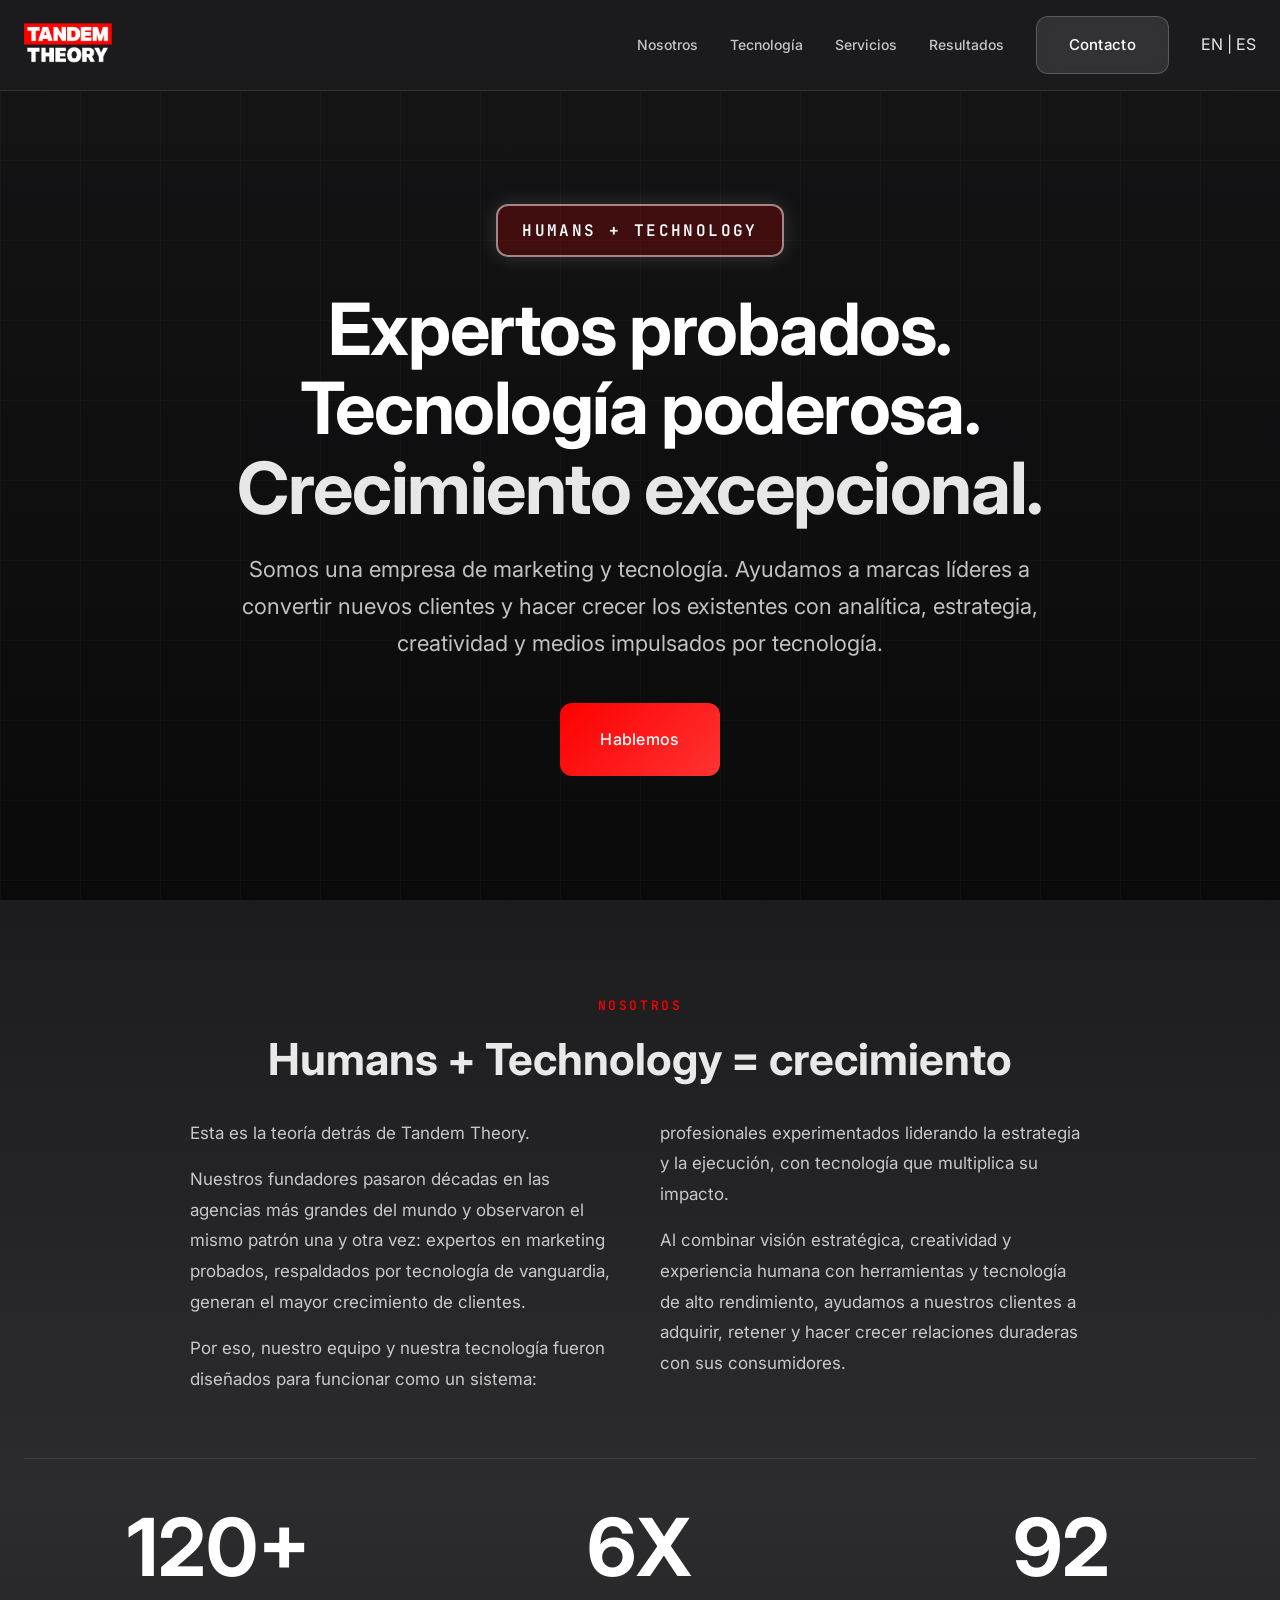
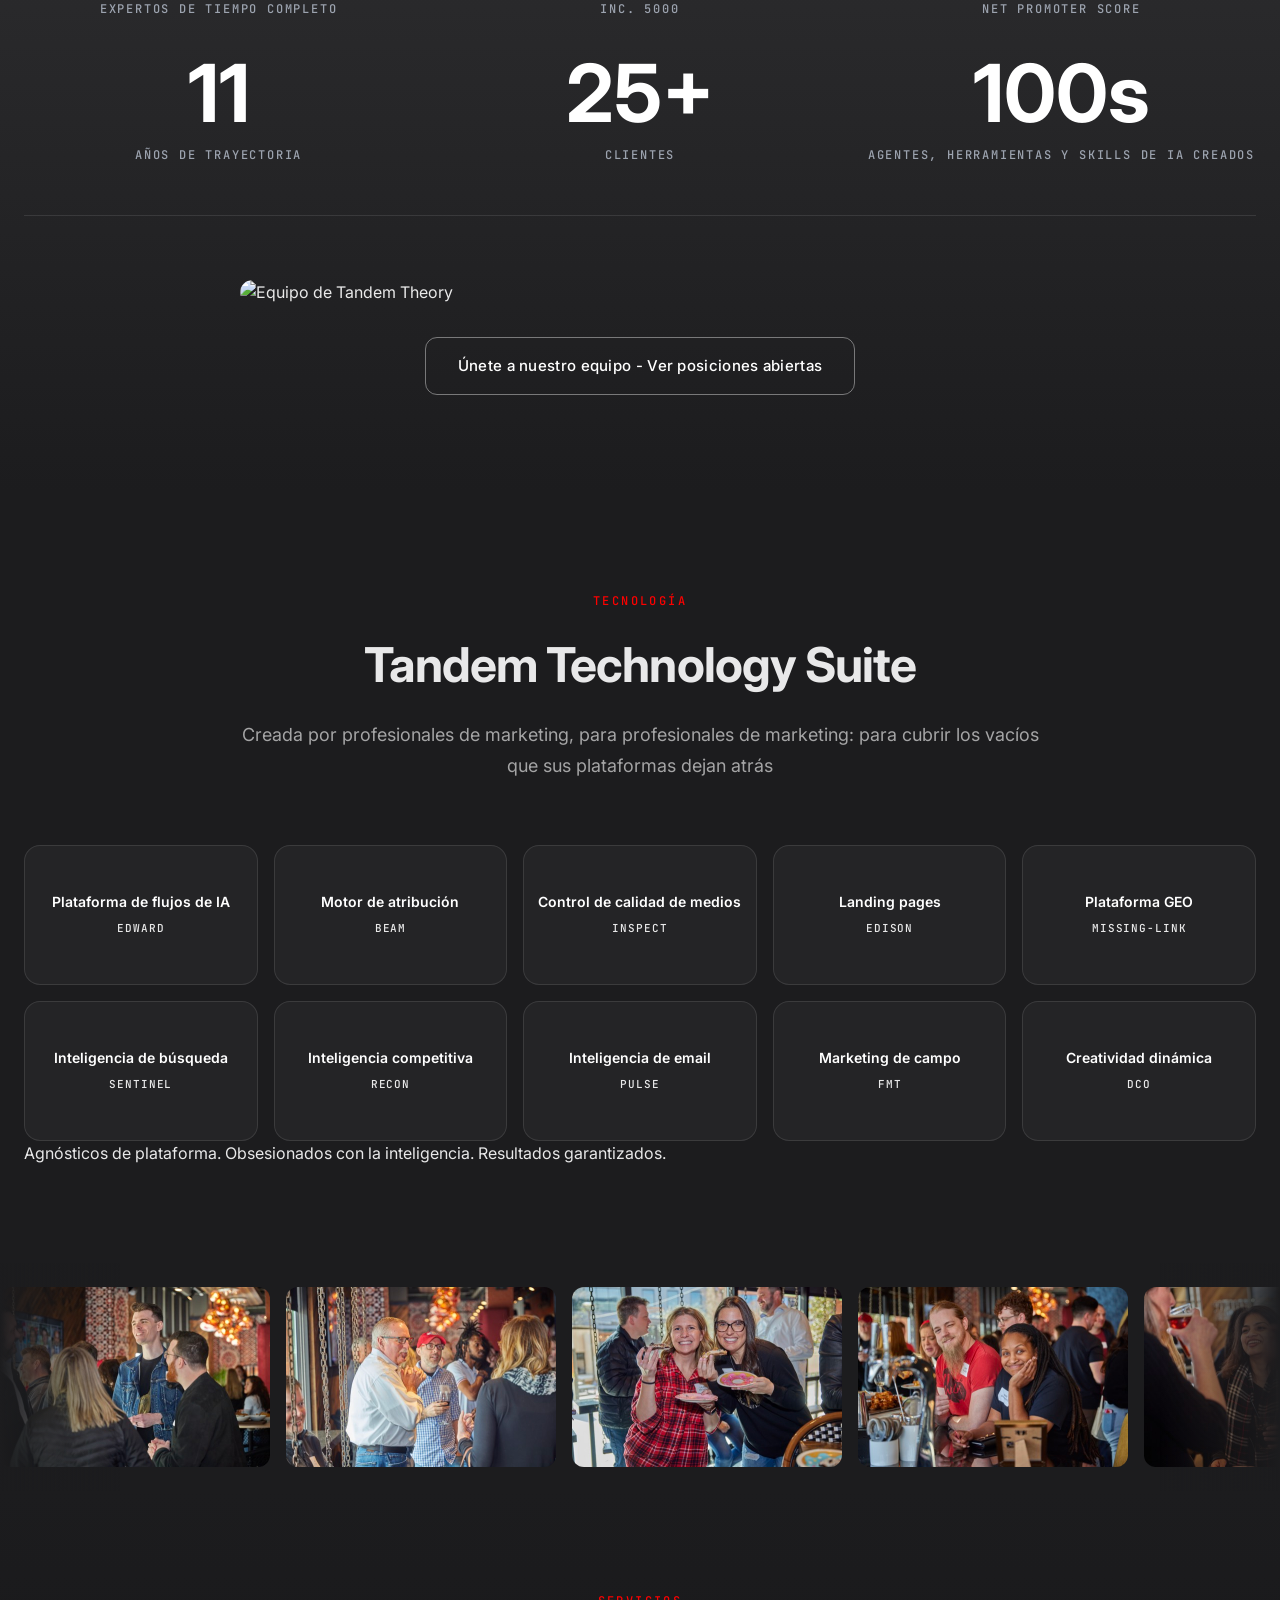
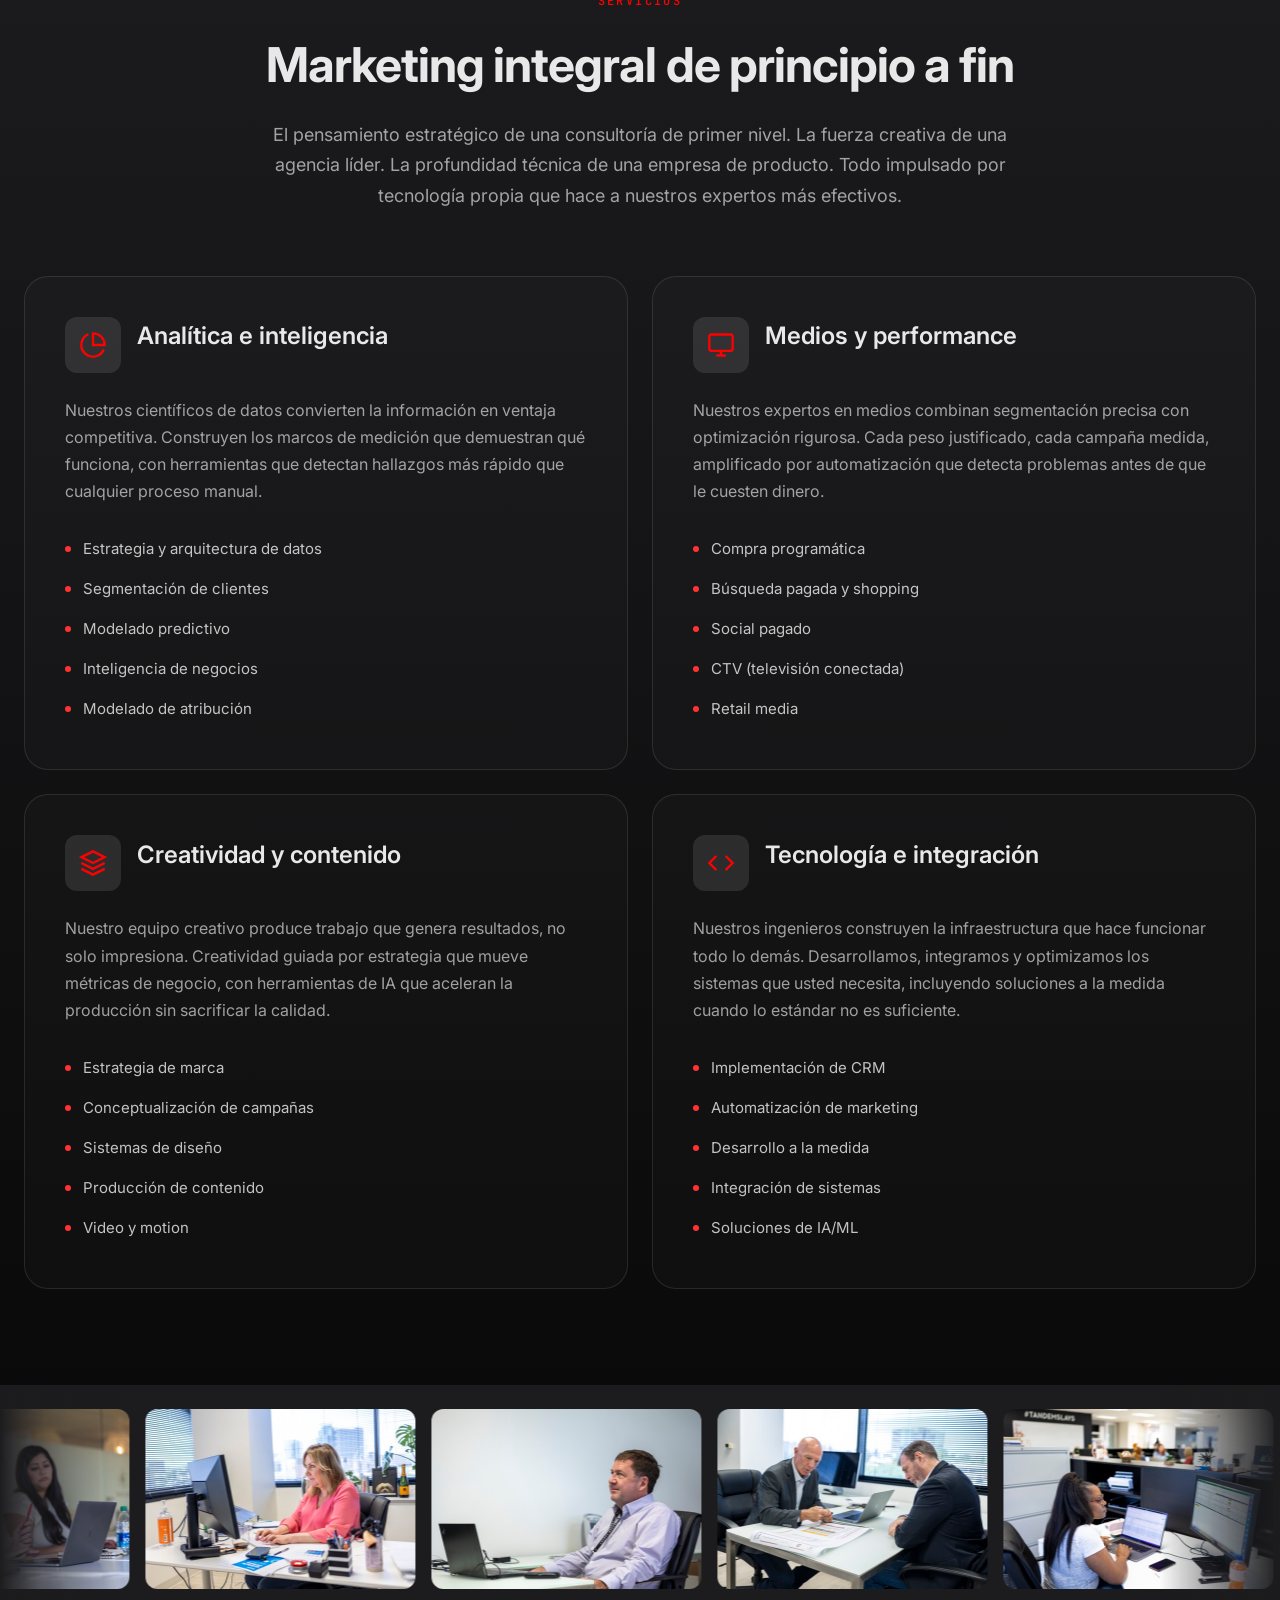
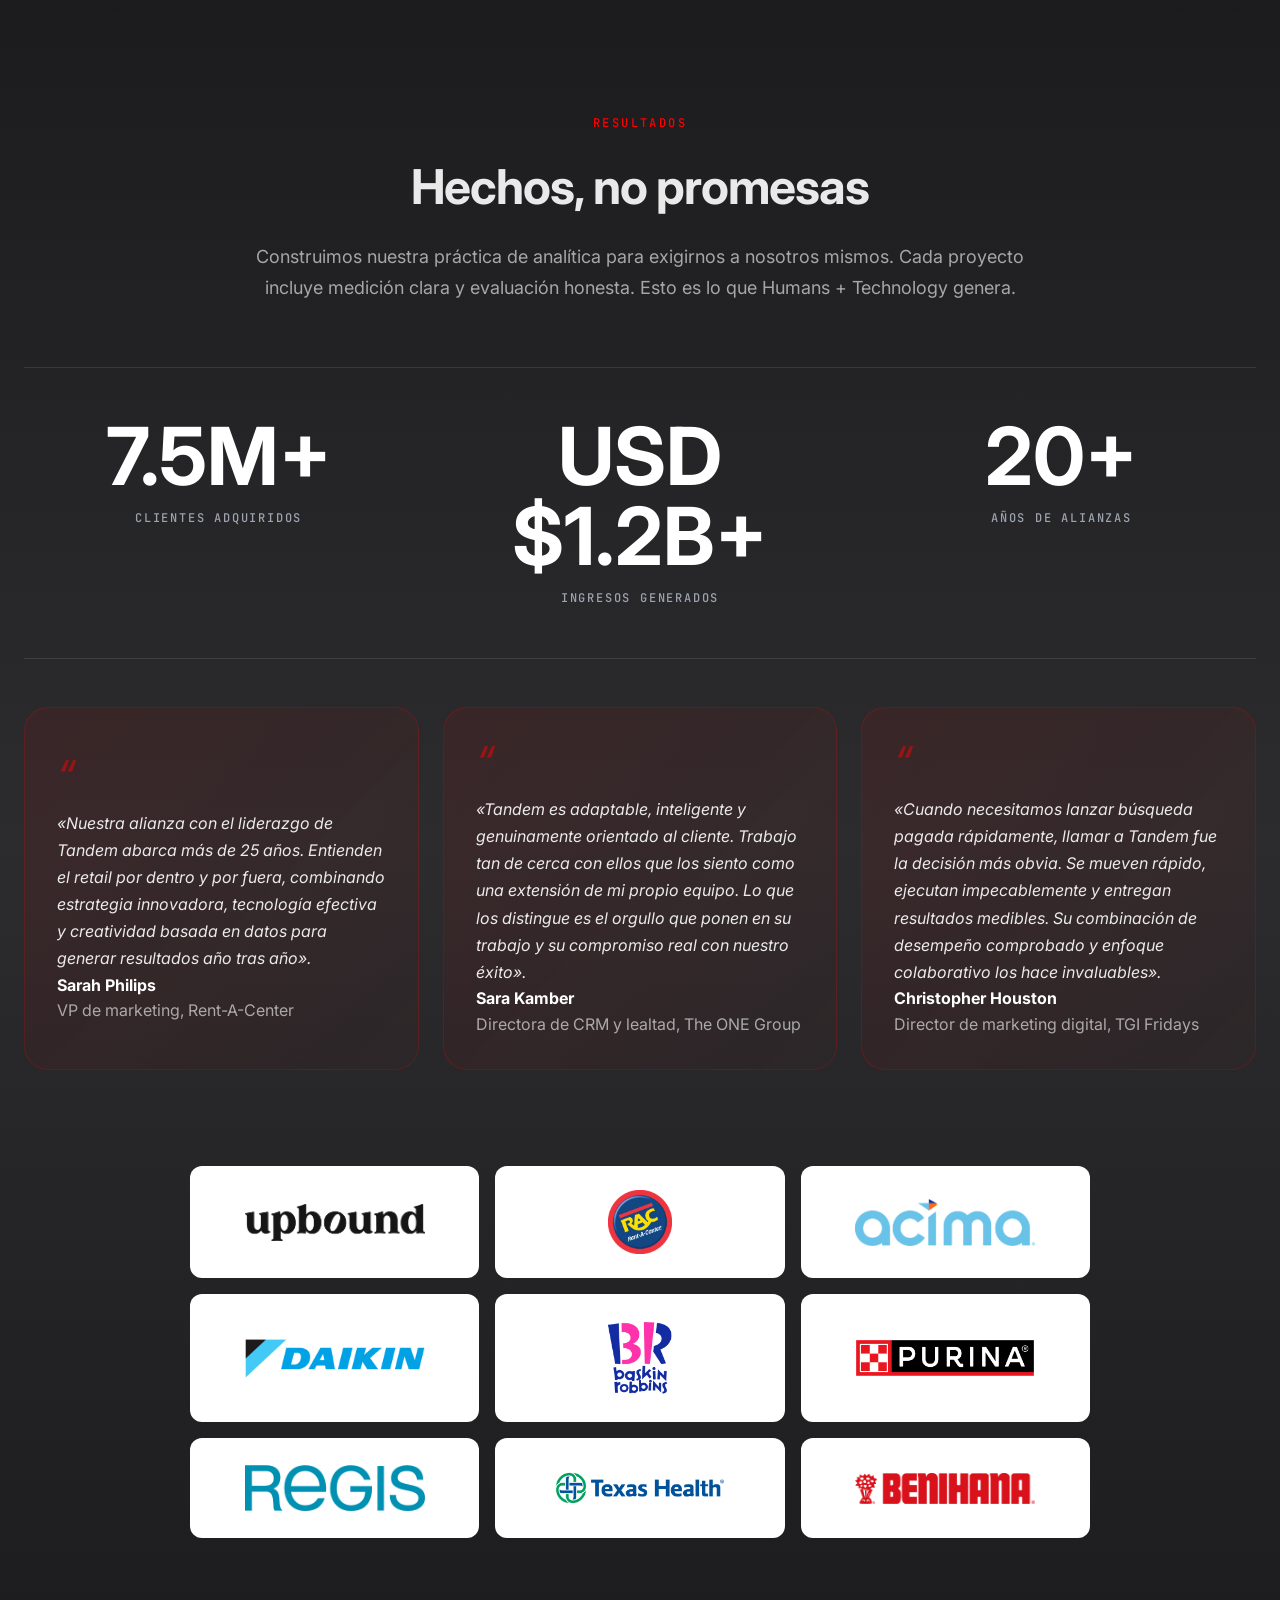
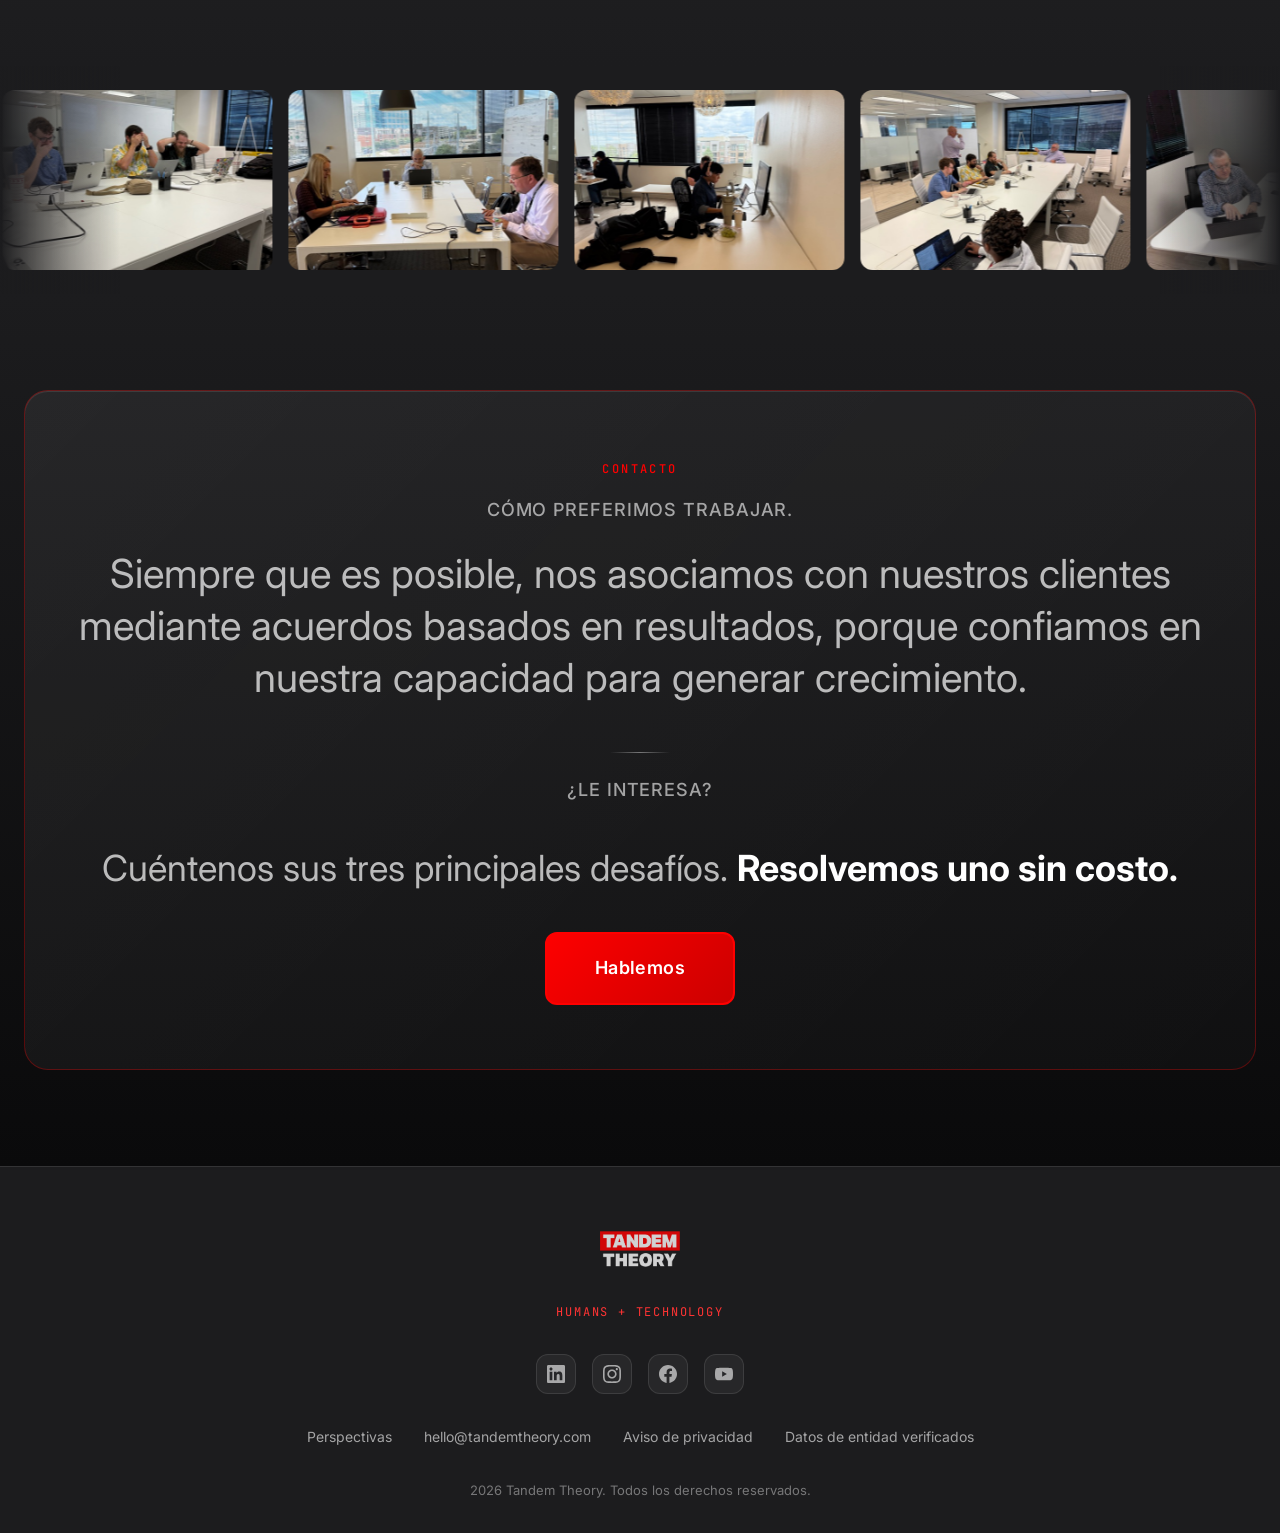
==== commit 7ea69116: "Sync with live site: add color bar, remove particles, fix nav - Added rainbow color bar under nav (n" ====
--- a/index.html
+++ b/index.html
@@ -54,6 +54,9 @@
       </div>
     </div>
   </nav>
+  <div class="nav__color-bar">
+    <img src="https://tandemtheory.com/wp-content/themes/tt2026-theme/assets/images/color-bar.svg" alt="" aria-hidden="true">
+  </div>
 
   <!-- Hero Section -->
   <section class="hero" id="hero">
@@ -65,16 +68,9 @@
       <div class="hero__video-overlay"></div>
     </div>
 
-    <!-- Particle Canvas -->
-    <canvas id="particles" class="hero__particles"></canvas>
-
-    <!-- Animated Background Layers (subtle, over video) -->
-    <div class="hero__layers">
-      <div class="layer layer--1"></div>
-      <div class="layer layer--2"></div>
-      <div class="layer layer--3"></div>
-      <div class="layer layer--4"></div>
-    </div>
+    <!-- Particles canvas removed per creative direction -->
+
+    <!-- Red animated layers removed per creative direction -->
 
     <!-- Grid Overlay -->
     <div class="hero__grid"></div>
@@ -621,121 +617,7 @@
 
   <!-- JavaScript -->
   <script>
-    // ========================================
-    // PARTICLE SYSTEM
-    // ========================================
-    const canvas = document.getElementById('particles');
-    const ctx = canvas.getContext('2d');
-
-    let particles = [];
-    let mouseX = 0;
-    let mouseY = 0;
-
-    function resizeCanvas() {
-      canvas.width = window.innerWidth;
-      canvas.height = window.innerHeight;
-    }
-
-    class Particle {
-      constructor() {
-        this.reset();
-      }
-
-      reset() {
-        this.x = Math.random() * canvas.width;
-        this.y = Math.random() * canvas.height;
-        this.size = Math.random() * 2 + 0.5;
-        this.speedX = (Math.random() - 0.5) * 0.5;
-        this.speedY = (Math.random() - 0.5) * 0.5;
-        this.opacity = Math.random() * 0.5 + 0.1;
-        // Red color palette
-        const colors = ['254, 0, 0', '255, 51, 51', '204, 0, 0'];
-        this.color = colors[Math.floor(Math.random() * colors.length)];
-      }
-
-      update() {
-        this.x += this.speedX;
-        this.y += this.speedY;
-
-        // Mouse interaction
-        const dx = mouseX - this.x;
-        const dy = mouseY - this.y;
-        const distance = Math.sqrt(dx * dx + dy * dy);
-
-        if (distance < 150) {
-          const force = (150 - distance) / 150;
-          this.x -= dx * force * 0.01;
-          this.y -= dy * force * 0.01;
-        }
-
-        // Wrap around edges
-        if (this.x < 0) this.x = canvas.width;
-        if (this.x > canvas.width) this.x = 0;
-        if (this.y < 0) this.y = canvas.height;
-        if (this.y > canvas.height) this.y = 0;
-      }
-
-      draw() {
-        ctx.beginPath();
-        ctx.arc(this.x, this.y, this.size, 0, Math.PI * 2);
-        ctx.fillStyle = `rgba(${this.color}, ${this.opacity})`;
-        ctx.fill();
-      }
-    }
-
-    function initParticles() {
-      particles = [];
-      const particleCount = Math.floor((canvas.width * canvas.height) / 15000);
-      for (let i = 0; i < particleCount; i++) {
-        particles.push(new Particle());
-      }
-    }
-
-    function drawConnections() {
-      for (let i = 0; i < particles.length; i++) {
-        for (let j = i + 1; j < particles.length; j++) {
-          const dx = particles[i].x - particles[j].x;
-          const dy = particles[i].y - particles[j].y;
-          const distance = Math.sqrt(dx * dx + dy * dy);
-
-          if (distance < 120) {
-            ctx.beginPath();
-            ctx.moveTo(particles[i].x, particles[i].y);
-            ctx.lineTo(particles[j].x, particles[j].y);
-            ctx.strokeStyle = `rgba(254, 0, 0, ${0.1 * (1 - distance / 120)})`;
-            ctx.lineWidth = 0.5;
-            ctx.stroke();
-          }
-        }
-      }
-    }
-
-    function animate() {
-      ctx.clearRect(0, 0, canvas.width, canvas.height);
-
-      particles.forEach(particle => {
-        particle.update();
-        particle.draw();
-      });
-
-      drawConnections();
-      requestAnimationFrame(animate);
-    }
-
-    // Initialize
-    resizeCanvas();
-    initParticles();
-    animate();
-
-    window.addEventListener('resize', () => {
-      resizeCanvas();
-      initParticles();
-    });
-
-    document.addEventListener('mousemove', (e) => {
-      mouseX = e.clientX;
-      mouseY = e.clientY;
-    });
+    // Particles removed per creative direction
 
     // ========================================
     // NAVIGATION
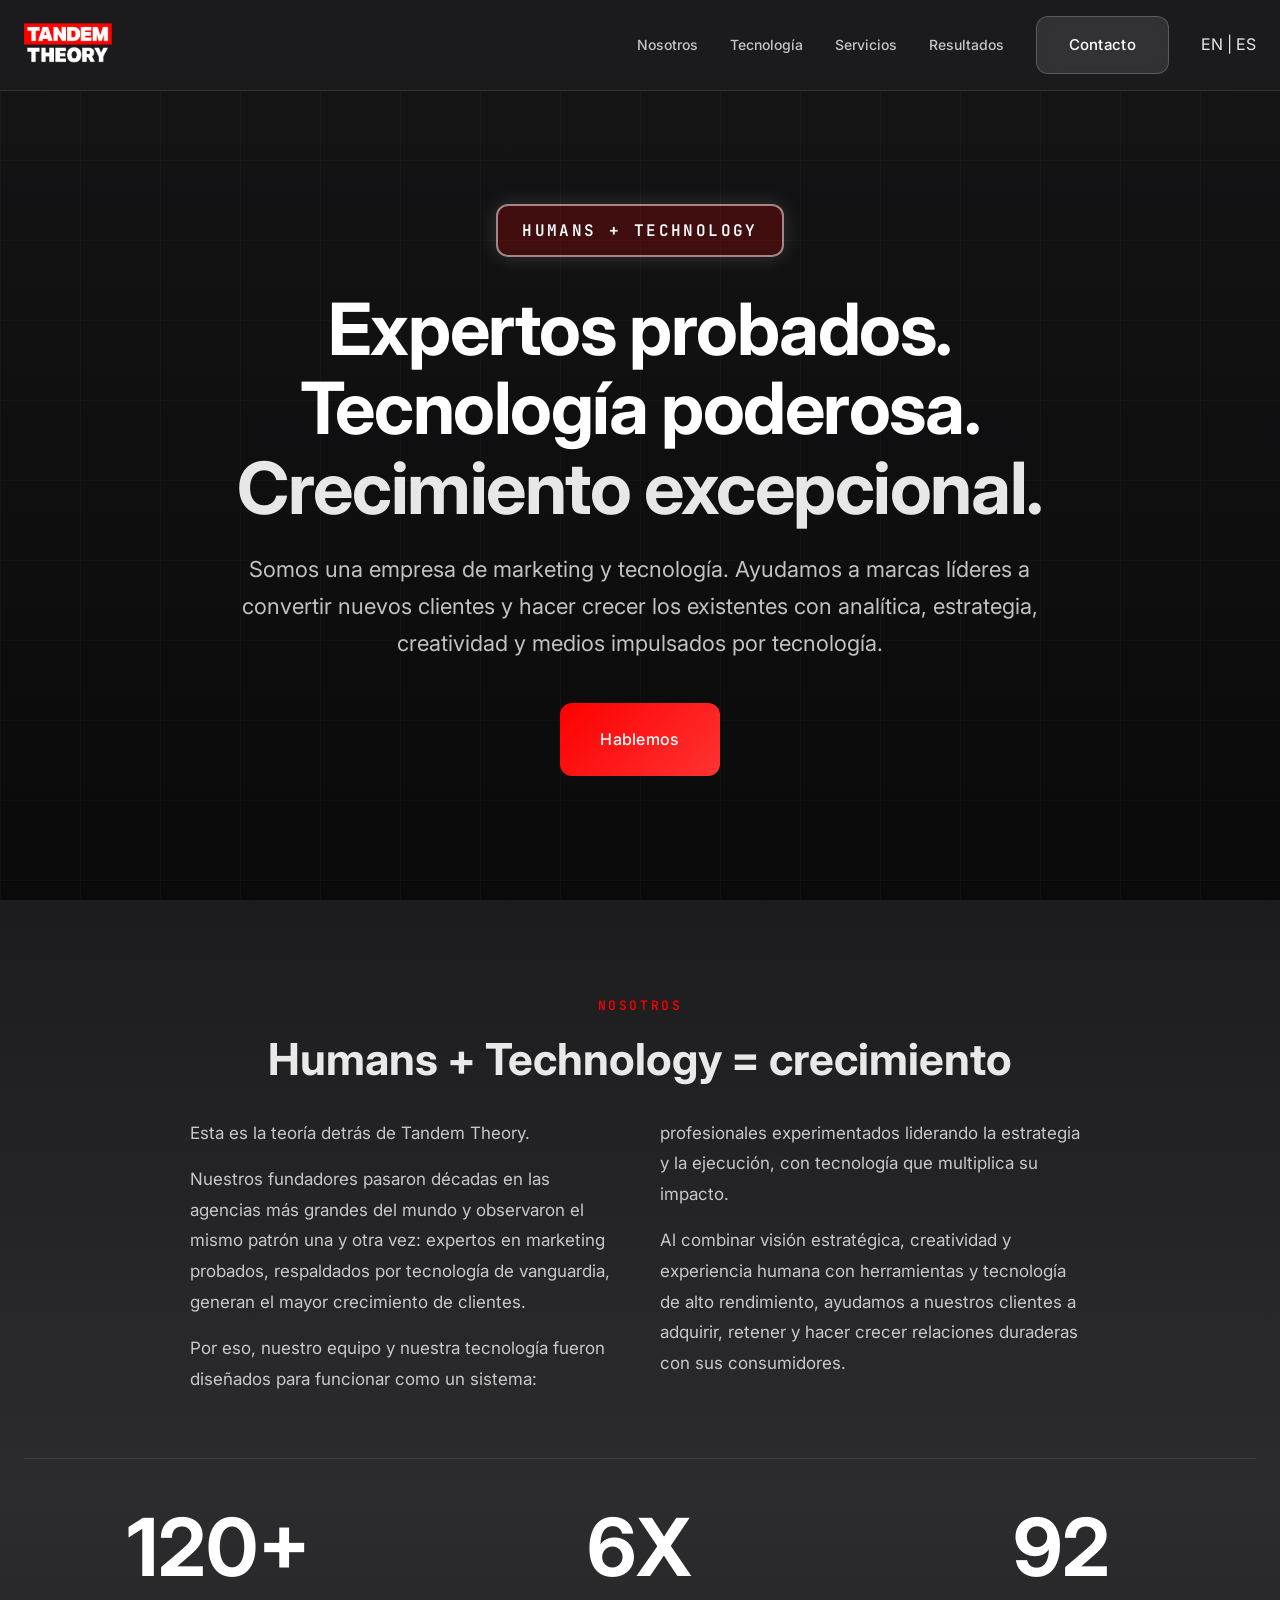
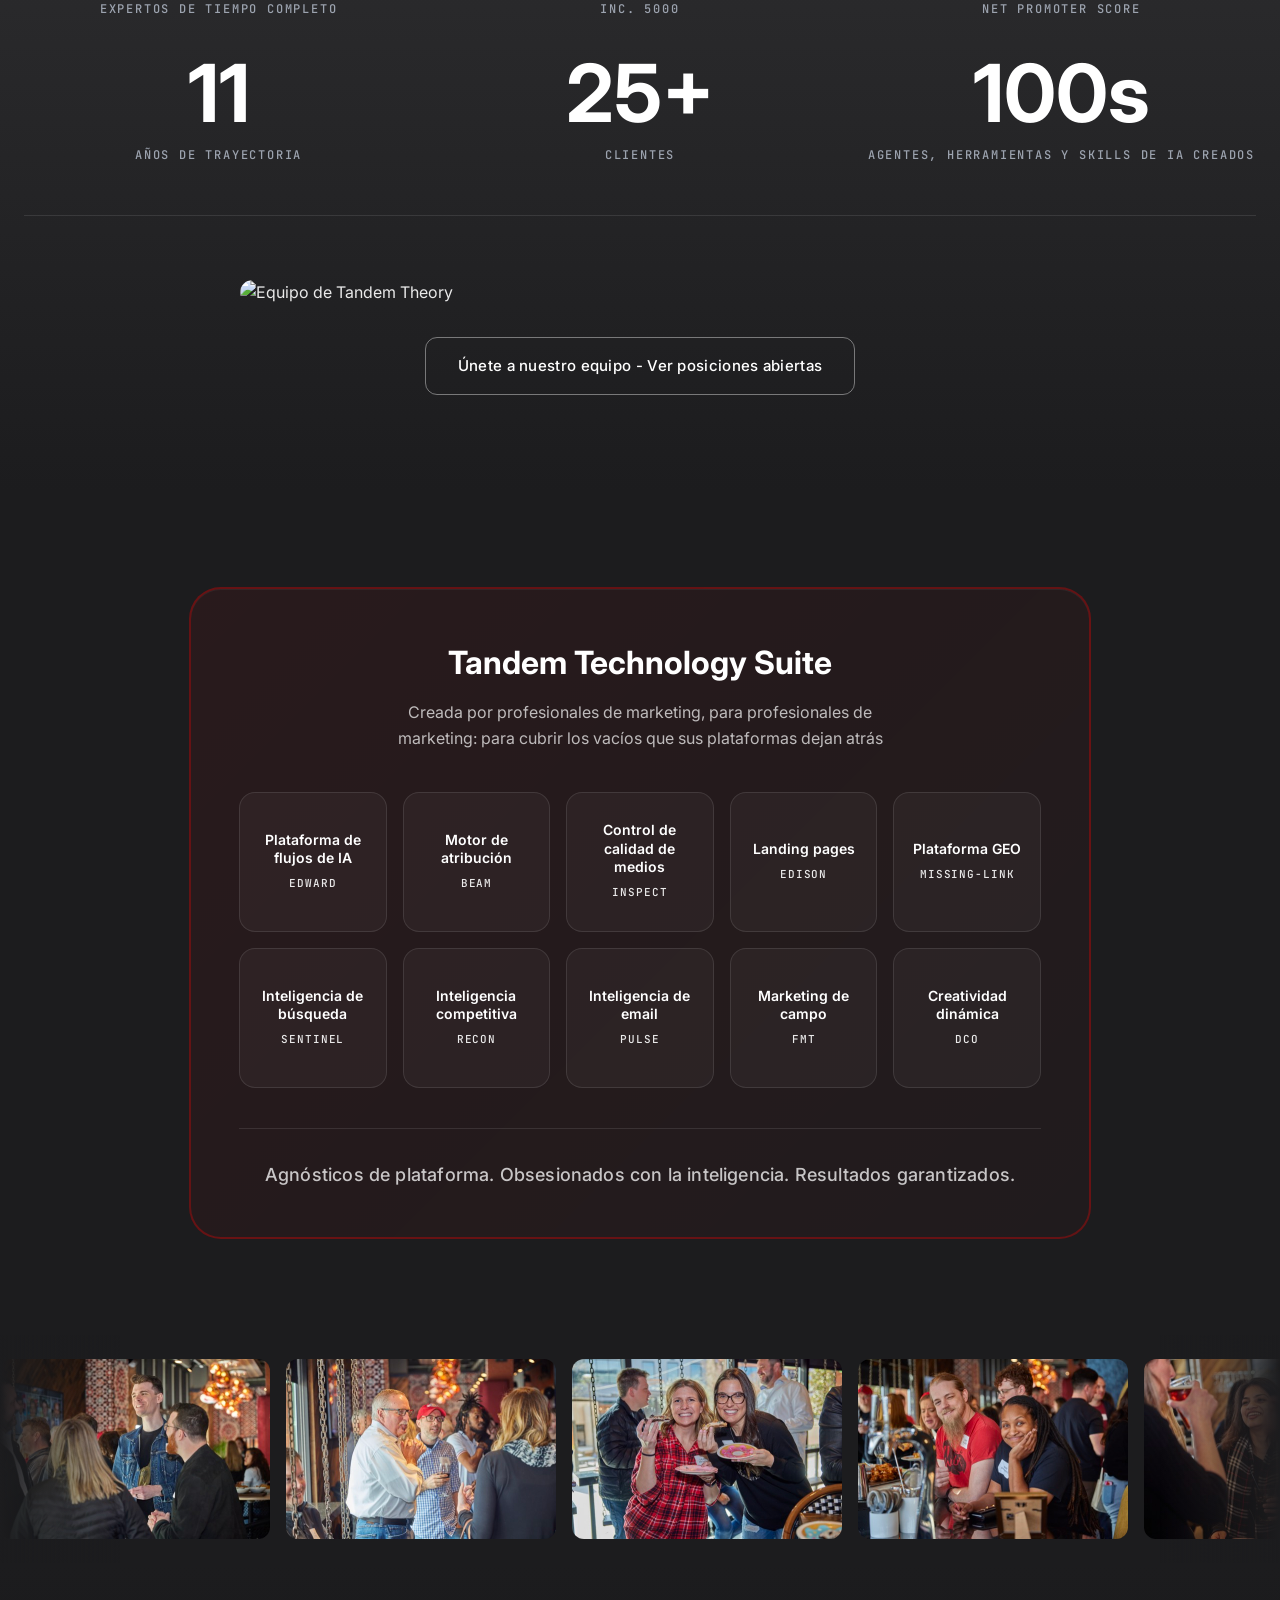
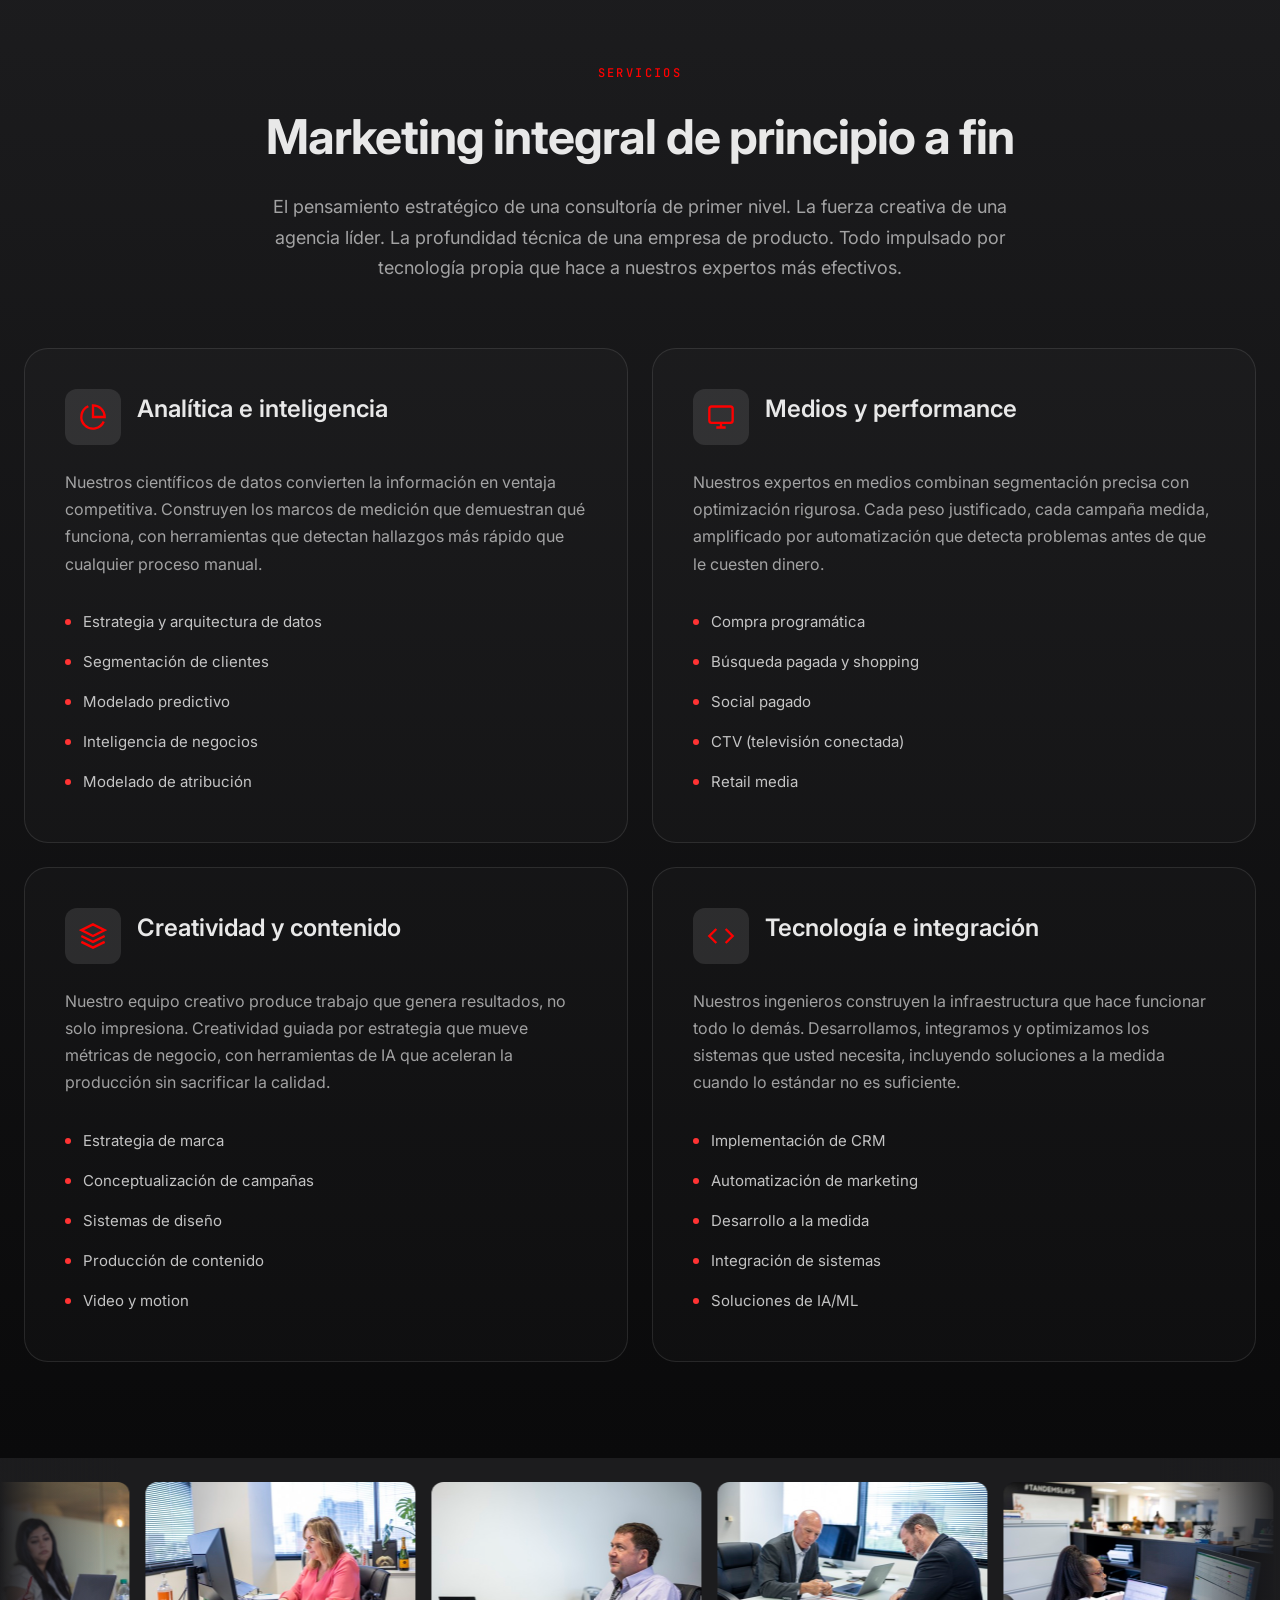
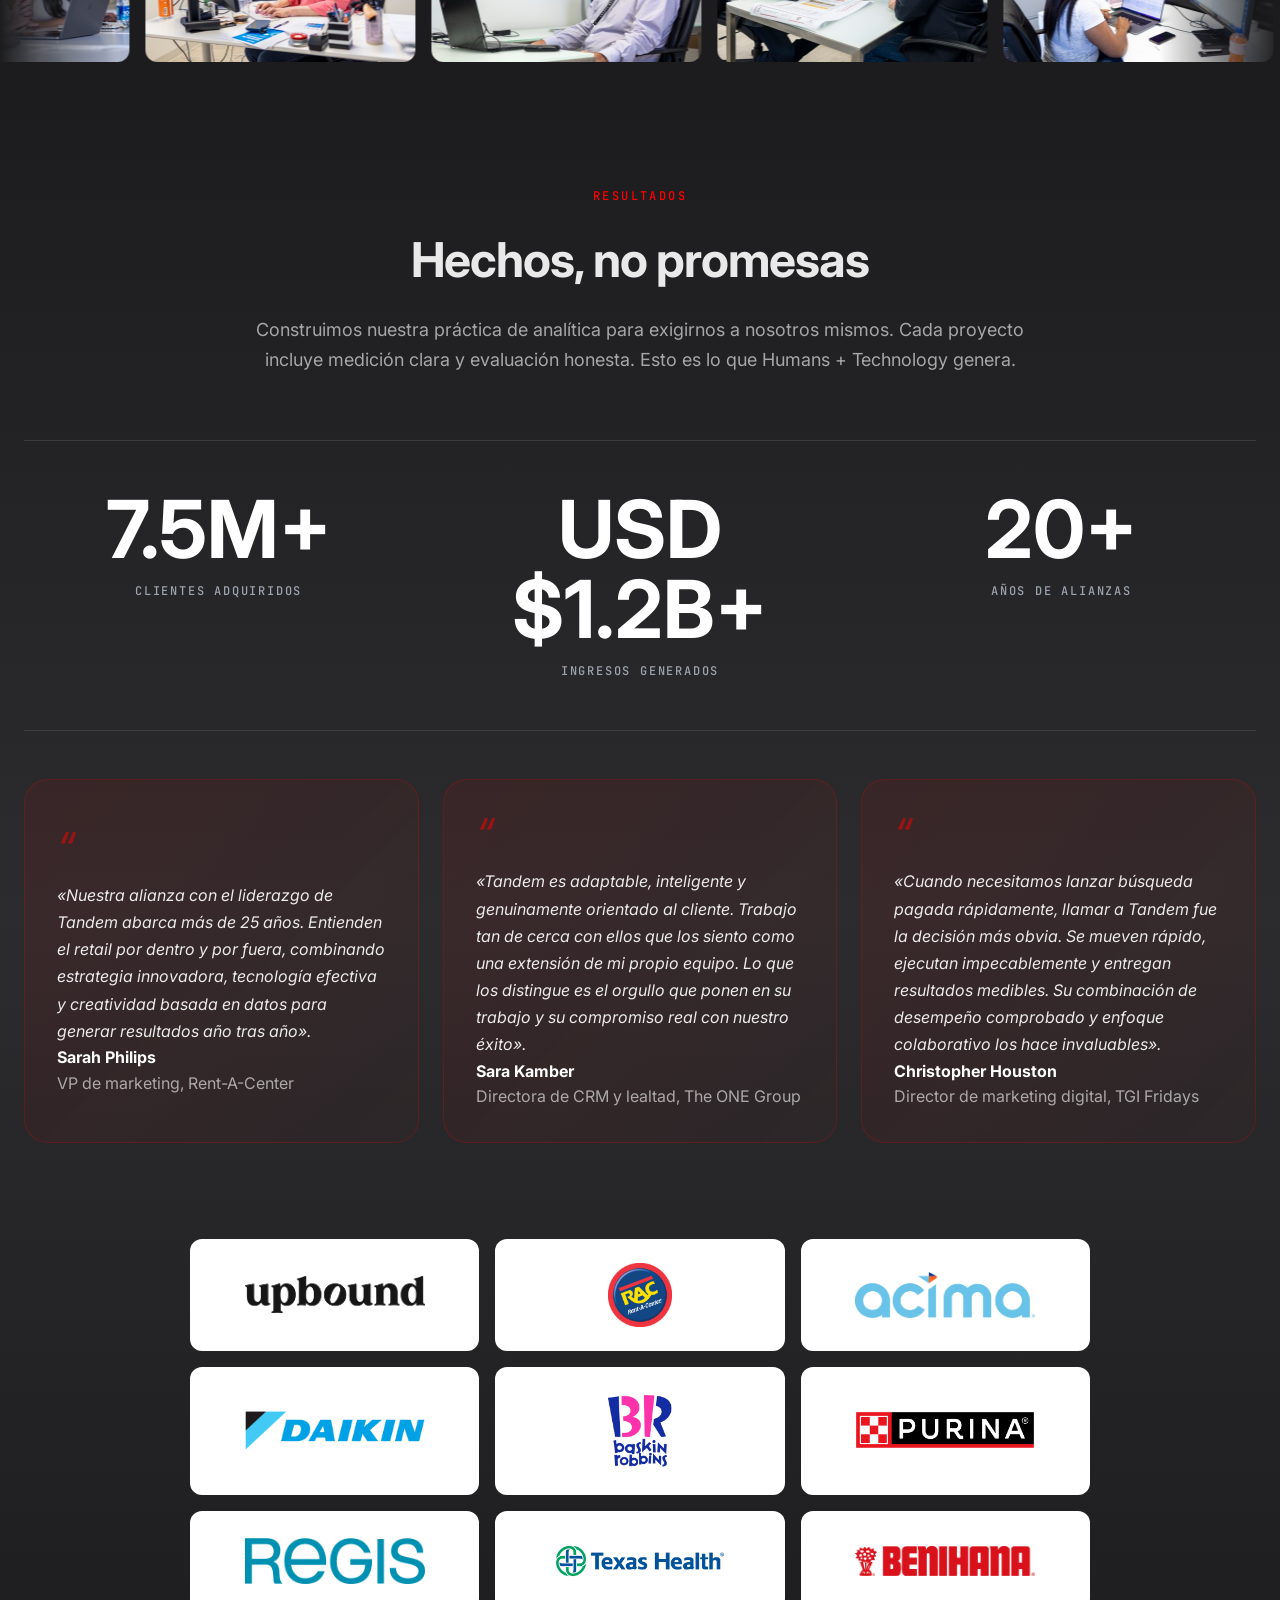
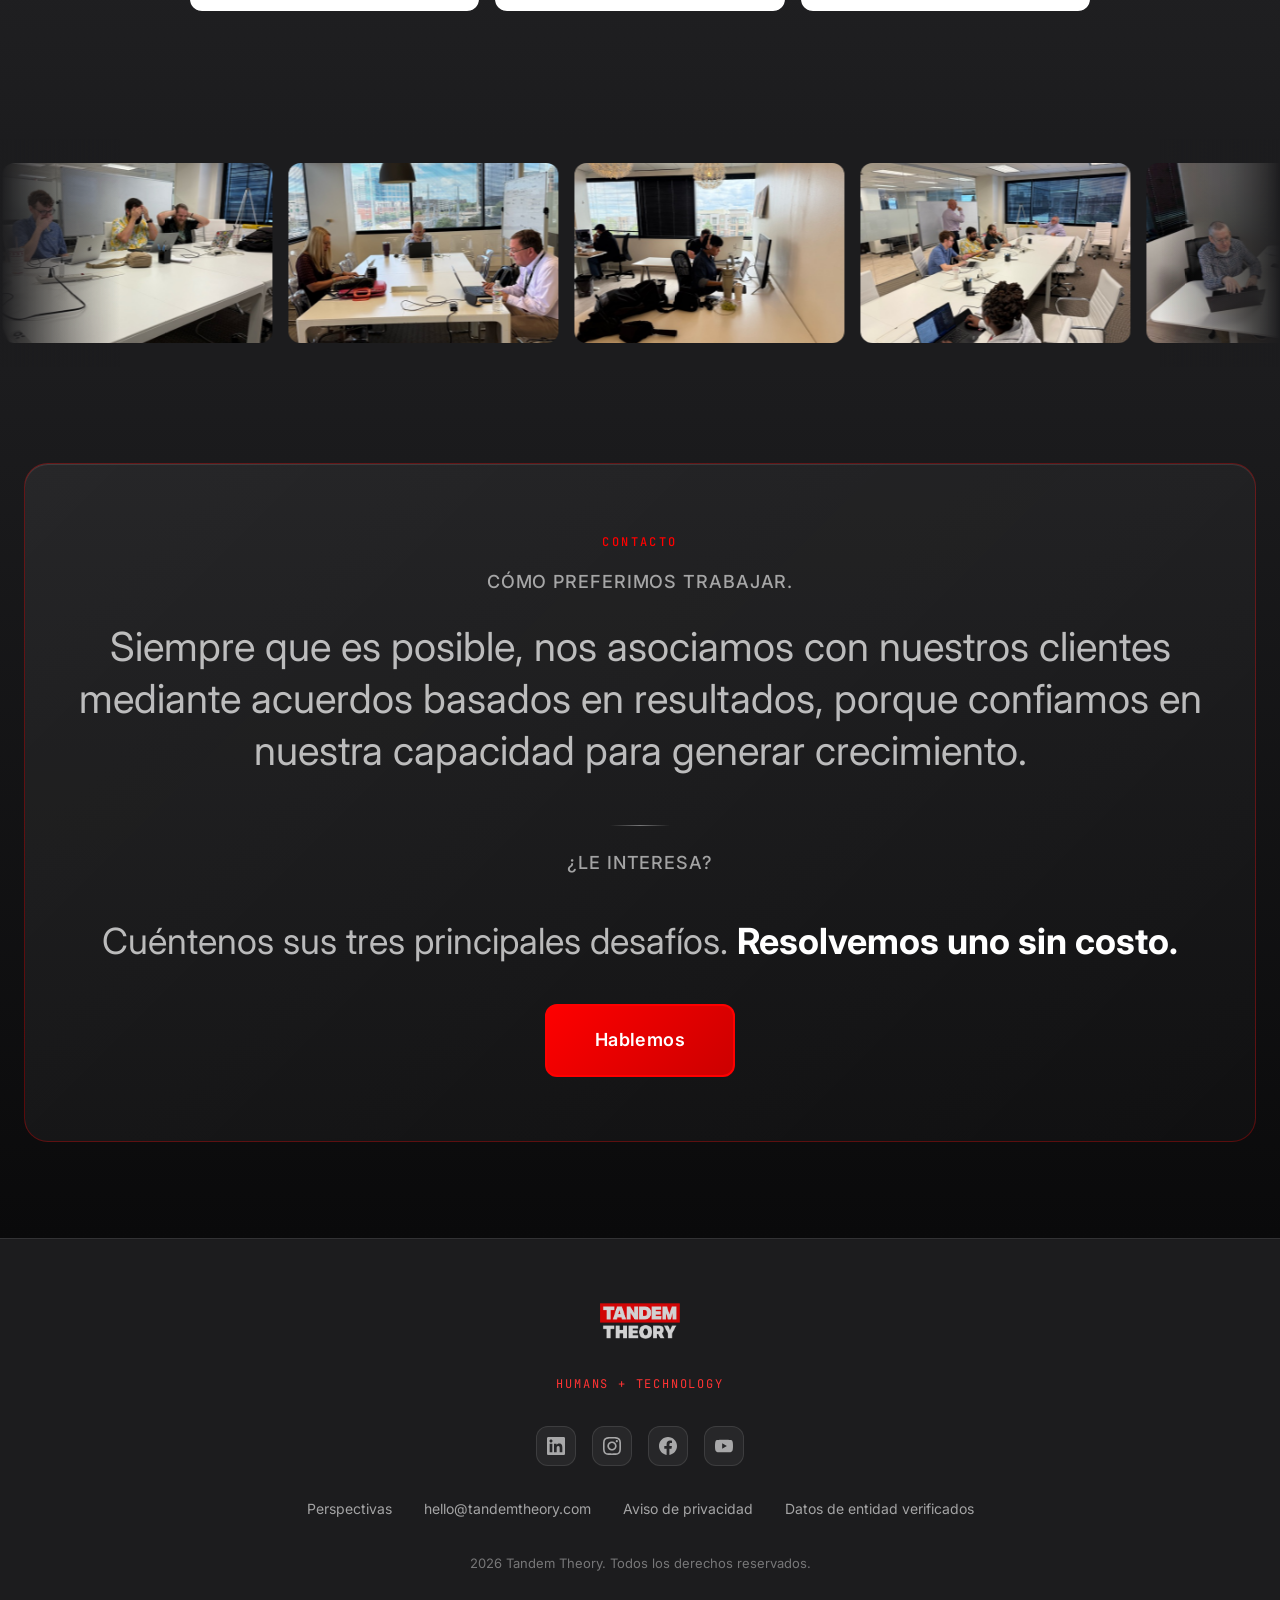
==== commit 6e1ddbd4: "Fix technology section HTML to match live site structure Replaced old class names (tech-ecosystem, s" ====
--- a/index.html
+++ b/index.html
@@ -159,152 +159,135 @@
 
   <!-- ====== TECHNOLOGY ====== -->
   <section class="section section--dark" id="platform">
-    <div class="container">
-      <div class="section__header fade-in">
-        <span class="section__label">Tecnología</span>
-        <h2 class="section__title">Tandem Technology Suite</h2>
-        <p class="section__subtitle">
-          Creada por profesionales de marketing, para profesionales de marketing: para cubrir los vacíos que sus plataformas dejan atrás
-        </p>
-      </div>
-
-      <!-- Tandem Technology Suite -->
-      <div class="tech-ecosystem fade-in">
-        <div class="tech-ecosystem__inner">
-          <div class="tech-ecosystem__inner-glow"></div>
-          <div class="tech-ecosystem__inner-content">
-
-            <div class="tandem-tools">
-              <!-- EDWARD -->
-              <div class="tandem-tool">
-                <div class="tandem-tool__inner">
-                  <div class="tandem-tool__front">
-                    <span class="tandem-tool__category">Plataforma de flujos de IA</span>
-                    <span class="tandem-tool__name">EDWARD</span>
-                  </div>
-                  <div class="tandem-tool__back">
-                    <span class="tandem-tool__value">Cientos de agentes, herramientas, skills y MCP de IA creados</span>
-                  </div>
-                </div>
-              </div>
-              <!-- BEAM -->
-              <div class="tandem-tool">
-                <div class="tandem-tool__inner">
-                  <div class="tandem-tool__front">
-                    <span class="tandem-tool__category">Motor de atribución</span>
-                    <span class="tandem-tool__name">BEAM</span>
-                  </div>
-                  <div class="tandem-tool__back">
-                    <span class="tandem-tool__value">Sepa qué impulsa las conversiones mientras las cookies desaparecen. Asignación de presupuesto más inteligente.</span>
-                  </div>
-                </div>
-              </div>
-              <!-- Inspect -->
-              <div class="tandem-tool">
-                <div class="tandem-tool__inner">
-                  <div class="tandem-tool__front">
-                    <span class="tandem-tool__category">Control de calidad de medios</span>
-                    <span class="tandem-tool__name">Inspect</span>
-                  </div>
-                  <div class="tandem-tool__back">
-                    <span class="tandem-tool__value">Deje de perder dinero por enlaces rotos. Monitoreo automatizado que detecta problemas al instante.</span>
-                  </div>
-                </div>
-              </div>
-              <!-- Edison -->
-              <div class="tandem-tool">
-                <div class="tandem-tool__inner">
-                  <div class="tandem-tool__front">
-                    <span class="tandem-tool__category">Landing pages</span>
-                    <span class="tandem-tool__name">Edison</span>
-                  </div>
-                  <div class="tandem-tool__back">
-                    <span class="tandem-tool__value">Lance y pruebe landing pages en días, no en semanas. Más variaciones ganadoras.</span>
-                  </div>
-                </div>
-              </div>
-              <!-- Missing-Link -->
-              <div class="tandem-tool">
-                <div class="tandem-tool__inner">
-                  <div class="tandem-tool__front">
-                    <span class="tandem-tool__category">Plataforma GEO</span>
-                    <span class="tandem-tool__name">Missing-Link</span>
-                  </div>
-                  <div class="tandem-tool__back">
-                    <span class="tandem-tool__value">Que ChatGPT, Perplexity y Claude lo citen correctamente. Controle su narrativa en IA.</span>
-                  </div>
-                </div>
-              </div>
-              <!-- Sentinel -->
-              <div class="tandem-tool">
-                <div class="tandem-tool__inner">
-                  <div class="tandem-tool__front">
-                    <span class="tandem-tool__category">Inteligencia de búsqueda</span>
-                    <span class="tandem-tool__name">Sentinel</span>
-                  </div>
-                  <div class="tandem-tool__back">
-                    <span class="tandem-tool__value">Sepa exactamente en qué posición aparece para cada palabra clave, con actualizaciones continuas.</span>
-                  </div>
-                </div>
-              </div>
-              <!-- Recon -->
-              <div class="tandem-tool">
-                <div class="tandem-tool__inner">
-                  <div class="tandem-tool__front">
-                    <span class="tandem-tool__category">Inteligencia competitiva</span>
-                    <span class="tandem-tool__name">Recon</span>
-                  </div>
-                  <div class="tandem-tool__back">
-                    <span class="tandem-tool__value">Vea lo que sus competidores hacen con sus páginas, etiquetado y stack tecnológico.</span>
-                  </div>
-                </div>
-              </div>
-              <!-- Pulse -->
-              <div class="tandem-tool">
-                <div class="tandem-tool__inner">
-                  <div class="tandem-tool__front">
-                    <span class="tandem-tool__category">Inteligencia de email</span>
-                    <span class="tandem-tool__name">Pulse</span>
-                  </div>
-                  <div class="tandem-tool__back">
-                    <span class="tandem-tool__value">Sepa qué envían sus competidores antes de que sus clientes lo vean. Supérelos en la bandeja de entrada.</span>
-                  </div>
-                </div>
-              </div>
-              <!-- FMT -->
-              <div class="tandem-tool">
-                <div class="tandem-tool__inner">
-                  <div class="tandem-tool__front">
-                    <span class="tandem-tool__category">Marketing de campo</span>
-                    <span class="tandem-tool__name">FMT</span>
-                  </div>
-                  <div class="tandem-tool__back">
-                    <span class="tandem-tool__value">Empodere a más de 1,000 ubicaciones de franquicia con marketing personalizable y alineado a la marca.</span>
-                  </div>
-                </div>
-              </div>
-              <!-- DCO -->
-              <div class="tandem-tool">
-                <div class="tandem-tool__inner">
-                  <div class="tandem-tool__front">
-                    <span class="tandem-tool__category">Creatividad dinámica</span>
-                    <span class="tandem-tool__name">DCO</span>
-                  </div>
-                  <div class="tandem-tool__back">
-                    <span class="tandem-tool__value">El creativo correcto, la persona correcta, el momento exacto. Personalización 1:1 que incrementa ingresos.</span>
-                  </div>
-                </div>
-              </div>
-            </div>
-
-          </div>
-        </div>
-
-        <!-- Footer -->
-        <div class="tech-ecosystem__outer-footer">
-          <p class="tech-ecosystem__outer-message">
-            Agnósticos de plataforma. Obsesionados con la inteligencia. Resultados garantizados.
-          </p>
+    <div class="container container--suite">
+
+      <!-- Tandem Intelligence Suite -->
+      <div class="intelligence-suite fade-in">
+        <div class="intelligence-suite__glow"></div>
+        <div class="intelligence-suite__wrapper">
+
+          <div class="suite-header">
+            <h2 class="suite-header__title">Tandem Technology Suite</h2>
+            <p class="suite-header__tagline">Creada por profesionales de marketing, para profesionales de marketing: para cubrir los vacíos que sus plataformas dejan atrás</p>
+          </div>
+
+          <div class="tandem-tools">
+            <div class="tandem-tool">
+              <div class="tandem-tool__inner">
+                <div class="tandem-tool__front">
+                  <span class="tandem-tool__category">Plataforma de flujos de IA</span>
+                  <span class="tandem-tool__name">EDWARD</span>
+                </div>
+                <div class="tandem-tool__back">
+                  <span class="tandem-tool__value">Cientos de agentes, herramientas, skills y MCP de IA creados</span>
+                </div>
+              </div>
+            </div>
+            <div class="tandem-tool">
+              <div class="tandem-tool__inner">
+                <div class="tandem-tool__front">
+                  <span class="tandem-tool__category">Motor de atribución</span>
+                  <span class="tandem-tool__name">BEAM</span>
+                </div>
+                <div class="tandem-tool__back">
+                  <span class="tandem-tool__value">Sepa qué impulsa las conversiones mientras las cookies desaparecen. Asignación de presupuesto más inteligente.</span>
+                </div>
+              </div>
+            </div>
+            <div class="tandem-tool">
+              <div class="tandem-tool__inner">
+                <div class="tandem-tool__front">
+                  <span class="tandem-tool__category">Control de calidad de medios</span>
+                  <span class="tandem-tool__name">Inspect</span>
+                </div>
+                <div class="tandem-tool__back">
+                  <span class="tandem-tool__value">Deje de perder dinero por enlaces rotos. Monitoreo automatizado que detecta problemas al instante.</span>
+                </div>
+              </div>
+            </div>
+            <div class="tandem-tool">
+              <div class="tandem-tool__inner">
+                <div class="tandem-tool__front">
+                  <span class="tandem-tool__category">Landing pages</span>
+                  <span class="tandem-tool__name">Edison</span>
+                </div>
+                <div class="tandem-tool__back">
+                  <span class="tandem-tool__value">Lance y pruebe landing pages en días, no en semanas. Más variaciones ganadoras.</span>
+                </div>
+              </div>
+            </div>
+            <div class="tandem-tool">
+              <div class="tandem-tool__inner">
+                <div class="tandem-tool__front">
+                  <span class="tandem-tool__category">Plataforma GEO</span>
+                  <span class="tandem-tool__name">Missing-Link</span>
+                </div>
+                <div class="tandem-tool__back">
+                  <span class="tandem-tool__value">Que ChatGPT, Perplexity y Claude lo citen correctamente. Controle su narrativa en IA.</span>
+                </div>
+              </div>
+            </div>
+            <div class="tandem-tool">
+              <div class="tandem-tool__inner">
+                <div class="tandem-tool__front">
+                  <span class="tandem-tool__category">Inteligencia de búsqueda</span>
+                  <span class="tandem-tool__name">Sentinel</span>
+                </div>
+                <div class="tandem-tool__back">
+                  <span class="tandem-tool__value">Sepa exactamente en qué posición aparece para cada palabra clave, con actualizaciones continuas.</span>
+                </div>
+              </div>
+            </div>
+            <div class="tandem-tool">
+              <div class="tandem-tool__inner">
+                <div class="tandem-tool__front">
+                  <span class="tandem-tool__category">Inteligencia competitiva</span>
+                  <span class="tandem-tool__name">Recon</span>
+                </div>
+                <div class="tandem-tool__back">
+                  <span class="tandem-tool__value">Vea lo que sus competidores hacen con sus páginas, etiquetado y stack tecnológico.</span>
+                </div>
+              </div>
+            </div>
+            <div class="tandem-tool">
+              <div class="tandem-tool__inner">
+                <div class="tandem-tool__front">
+                  <span class="tandem-tool__category">Inteligencia de email</span>
+                  <span class="tandem-tool__name">Pulse</span>
+                </div>
+                <div class="tandem-tool__back">
+                  <span class="tandem-tool__value">Sepa qué envían sus competidores antes de que sus clientes lo vean. Supérelos en la bandeja de entrada.</span>
+                </div>
+              </div>
+            </div>
+            <div class="tandem-tool">
+              <div class="tandem-tool__inner">
+                <div class="tandem-tool__front">
+                  <span class="tandem-tool__category">Marketing de campo</span>
+                  <span class="tandem-tool__name">FMT</span>
+                </div>
+                <div class="tandem-tool__back">
+                  <span class="tandem-tool__value">Empodere a más de 1,000 ubicaciones de franquicia con marketing personalizable y alineado a la marca.</span>
+                </div>
+              </div>
+            </div>
+            <div class="tandem-tool">
+              <div class="tandem-tool__inner">
+                <div class="tandem-tool__front">
+                  <span class="tandem-tool__category">Creatividad dinámica</span>
+                  <span class="tandem-tool__name">DCO</span>
+                </div>
+                <div class="tandem-tool__back">
+                  <span class="tandem-tool__value">El creativo correcto, la persona correcta, el momento exacto. Personalización 1:1 que incrementa ingresos.</span>
+                </div>
+              </div>
+            </div>
+          </div>
+
+          <div class="suite-footer">
+            <p class="suite-footer__message">Agnósticos de plataforma. Obsesionados con la inteligencia. Resultados garantizados.</p>
+          </div>
+
         </div>
       </div>
 
